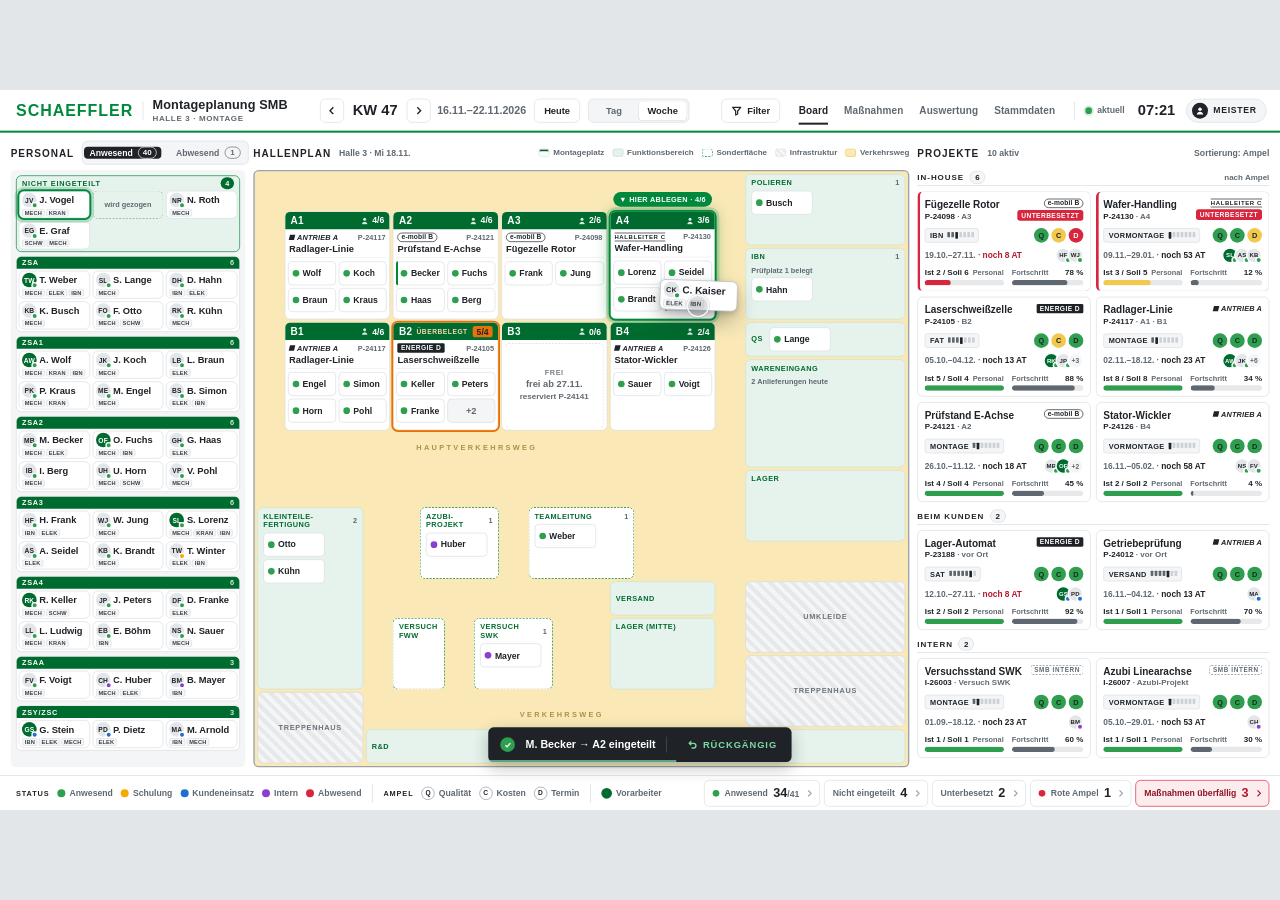
==== montageboard/index.html @ d833c22e "Montageboard SMB: Look-Prototyp als Einzel-HTML Digitales Montageboard (Klick-Dummy) für 16:9-Großbi" ====
<!DOCTYPE html>
<html lang="de">
<head>
<meta charset="UTF-8">
<meta name="viewport" content="width=device-width, initial-scale=1.0">
<title>Montageplanung SMB</title>
<style>
/* ==========================================================================
   Montageplanung SMB – Look-Prototyp (Klick-Dummy)
   Gestaltet für eine 1920×1080-Bühne; wird per transform: scale auf jede
   16:9-Auflösung (z. B. 3840×2160 → Faktor 2) skaliert. Alle Daten fiktiv.
   ========================================================================== */
:root{
  --green:#00893D; --green-dk:#006B2F; --green-lt:#E6F3EC;
  --surface:#F4F5F6; --line:#D9DCDF; --text-2:#5F6870; --text:#1F2328; --white:#FFFFFF;
  --st-an:#2E9E4F; --st-sc:#F2A900; --st-ku:#1F6FD1; --st-in:#8A3FD1; --st-ab:#D7263D;
  --amp-g:#2E9E4F; --amp-y:#F2C94C; --amp-r:#D7263D;
  --warn:#E8710A;
  --aisle:rgba(242,201,76,.4);
  --r:8px;
  --font:"Barlow","Segoe UI",Arial,sans-serif;
}
*{box-sizing:border-box}
html,body{margin:0;height:100%;overflow:hidden;background:#E3E6E9}
body{font-family:var(--font);color:var(--text);-webkit-font-smoothing:antialiased;
  font-variant-numeric:tabular-nums;-webkit-tap-highlight-color:transparent;user-select:none}
button{font:inherit;color:inherit;background:none;border:0;padding:0;cursor:pointer}

/* ---------- Bühne 1920×1080 ---------- */
#stage{position:absolute;left:50%;top:50%;width:1920px;height:1080px;background:var(--white);
  transform:translate(-50%,-50%) scale(var(--s,1));transform-origin:center center;
  display:grid;grid-template-rows:64px minmax(0,1fr) 52px;grid-template-columns:minmax(0,1fr);overflow:hidden}

/* ---------- B1 Kopfzeile ---------- */
.hdr{display:flex;align-items:center;gap:20px;padding:0 20px 0 24px;white-space:nowrap;border-bottom:3px solid var(--green);background:var(--white)}
.brand{display:flex;align-items:center;gap:14px;flex:none}
.wordmark{font-weight:800;font-size:24px;letter-spacing:.06em;color:var(--green);line-height:1}
.brand .sep{width:1px;height:28px;background:var(--line)}
.app-title{font-size:19px;font-weight:600;letter-spacing:.01em;white-space:nowrap}
.app-title small{display:block;font-size:12px;font-weight:600;color:var(--text-2);letter-spacing:.08em;text-transform:uppercase;margin-top:1px}
.hdr-center{display:flex;align-items:center;gap:12px;margin-left:auto;flex:none}
.kw{display:flex;align-items:center;gap:4px}
.icon-btn{width:36px;height:36px;display:grid;place-items:center;border-radius:var(--r);border:1px solid var(--line);background:var(--white)}
.icon-btn:active,.btn:active{background:var(--surface)}
.icon-btn svg{width:16px;height:16px}
.kw-label{font-size:22px;font-weight:700;padding:0 8px;min-width:86px;white-space:nowrap;text-align:center}
.kw-range{font-size:16px;font-weight:600;color:var(--text-2);margin-left:6px;white-space:nowrap}
.btn{height:36px;padding:0 14px;border-radius:var(--r);border:1px solid var(--line);background:var(--white);
  font-size:14px;font-weight:600;display:inline-flex;align-items:center;gap:8px;white-space:nowrap}
.btn svg{width:16px;height:16px}
.seg{display:inline-flex;height:36px;border:1px solid var(--line);border-radius:var(--r);padding:2px;background:var(--surface)}
.seg button{min-width:72px;padding:0 14px;border-radius:6px;font-size:14px;font-weight:600;color:var(--text-2)}
.seg button.on{background:var(--white);color:var(--text);box-shadow:inset 0 0 0 1px var(--line)}
.hdr-right{margin-left:auto;display:flex;align-items:center;gap:16px;flex:none}
.tabs{display:flex;align-self:stretch}
.tabs button{position:relative;padding:0 12px;font-size:15px;font-weight:600;color:var(--text-2);letter-spacing:.01em}
.tabs button.on{color:var(--text)}
.tabs button.on::after{content:"";position:absolute;left:12px;right:12px;bottom:-3px;height:3px;background:var(--text)}
.sync{display:flex;align-items:center;gap:8px;font-size:13px;font-weight:600;color:var(--text-2)}
.sync i{width:10px;height:10px;border-radius:50%;background:var(--st-an);box-shadow:0 0 0 3px rgba(46,158,79,.18)}
.clock{font-size:22px;font-weight:700;min-width:60px;text-align:right}
.role{height:36px;padding:0 14px 0 8px;border-radius:18px;background:var(--surface);border:1px solid var(--line);
  display:inline-flex;align-items:center;gap:8px;font-size:13px;font-weight:700;letter-spacing:.08em;text-transform:uppercase}
.role span{width:24px;height:24px;border-radius:50%;background:var(--text);display:grid;place-items:center}
.role svg{width:14px;height:14px}
.vsep{width:1px;height:28px;background:var(--line)}

/* ---------- Hauptbereich ---------- */
.main{display:grid;grid-template-columns:352px minmax(0,1fr) 528px;gap:12px;padding:12px 16px;min-height:0}
.panel{display:flex;flex-direction:column;min-height:0;min-width:0}
.ph{height:36px;flex:none;display:flex;align-items:center;gap:12px;margin-bottom:8px}
.ph h2{margin:0;font-size:15px;font-weight:700;letter-spacing:.1em;text-transform:uppercase}
.ph .sub{font-size:13px;font-weight:600;color:var(--text-2);white-space:nowrap}
.ph .right{margin-left:auto;display:flex;align-items:center;gap:12px}
.count{min-width:24px;height:20px;padding:0 6px;border-radius:10px;background:var(--surface);border:1px solid var(--line);
  font-size:12px;font-weight:700;display:inline-grid;place-items:center}

/* ---------- Avatare & Statuspunkte ---------- */
.av{position:relative;flex:none;width:22px;height:22px;border-radius:50%;background:#E3E6E9;color:var(--text);
  display:grid;place-items:center;font-size:10px;font-weight:700;letter-spacing:.02em}
.av.lead{background:var(--green-dk);color:var(--white)}
.sd{position:absolute;right:-2px;bottom:-2px;width:10px;height:10px;border-radius:50%;border:2px solid var(--white)}
.st-an{background:var(--st-an)} .st-sc{background:var(--st-sc)} .st-ku{background:var(--st-ku)}
.st-in{background:var(--st-in)} .st-ab{background:var(--st-ab)}

/* ---------- B2 Personal-Pool ---------- */
.pool{background:var(--surface);border-radius:var(--r);padding:8px;flex:1;min-height:0;display:flex;flex-direction:column}
.pool-tabs{display:flex;height:36px;width:250px;border:1px solid var(--line);border-radius:var(--r);background:var(--surface);padding:2px;flex:none}
.pool-tabs button{flex:1;border-radius:6px;font-size:13px;font-weight:700;color:var(--text-2);display:flex;align-items:center;justify-content:center;gap:8px}
.pool-tabs button.on{background:var(--text);color:var(--white)}
.pool-tabs button .count{background:transparent;border-color:currentColor;height:18px}
.pool-body{display:flex;flex-direction:column;gap:6px;min-height:0}
.grp{border-radius:var(--r);background:var(--white);border:1px solid var(--line);overflow:visible}
.grp-h{height:18px;padding:0 8px;display:flex;align-items:center;justify-content:space-between;background:var(--green-dk);color:var(--white);
  font-size:11px;font-weight:700;letter-spacing:.1em;border-radius:7px 7px 0 0}
.grp-h b{font-weight:600;opacity:.85;letter-spacing:0}
.cards{display:grid;grid-template-columns:repeat(3,minmax(0,1fr));gap:4px;padding:3px}
.grp.ne{background:var(--green-lt);border:1.5px solid var(--green)}
.grp.ne .grp-h{background:transparent;color:var(--green-dk);height:22px;padding:0 8px;border-radius:0}
.grp.ne .grp-h b{opacity:1;background:var(--green-dk);color:var(--white);border-radius:9px;padding:0 7px;line-height:18px;font-weight:700}
.grp.ne .cards{padding-top:0}

.pcard{position:relative;height:42px;min-width:0;padding:2px 4px 0 4px;border-radius:var(--r);background:var(--white);border:1px solid var(--line);
  display:grid;grid-template-columns:22px minmax(0,1fr);grid-template-rows:22px 13px;column-gap:4px;row-gap:1px;align-items:center;cursor:grab;touch-action:none}
.pcard .pn{font-size:14px;font-weight:700;white-space:nowrap;overflow:hidden;text-overflow:ellipsis;letter-spacing:-.005em}
.qb{grid-column:1 / -1;display:flex;gap:2px;overflow:hidden}
.qb b{height:12px;padding:0 3px;border-radius:3px;background:var(--surface);border:1px solid var(--line);
  font-size:8.5px;font-weight:700;letter-spacing:.03em;line-height:10px;color:#3A4148}
.pcard.dim{opacity:.92}
.pcard.ghost{background:transparent;border:1.5px dashed #9AA3AB;cursor:default}
.pcard.ghost::after{content:"wird gezogen";position:absolute;inset:0;display:grid;place-items:center;font-size:11px;font-weight:600;color:var(--text-2)}

/* Zustand: ausgewählt */
.selected{border-color:var(--green)!important;box-shadow:0 0 0 2px var(--green),0 0 0 6px rgba(0,137,61,.22);animation:pulse 1.6s ease-in-out infinite;z-index:2}
@keyframes pulse{0%,100%{box-shadow:0 0 0 2px var(--green),0 0 0 3px rgba(0,137,61,.28)}50%{box-shadow:0 0 0 2px var(--green),0 0 0 8px rgba(0,137,61,0)}}
/* Zustand: angehoben (beim Ziehen) */
.lifted{position:absolute;z-index:30;width:108px;transform:rotate(2deg) scale(1.08);box-shadow:0 14px 28px rgba(31,35,40,.28),0 3px 8px rgba(31,35,40,.18);
  border-color:#B8BEC4;pointer-events:none}
.touchpoint{position:absolute;z-index:31;width:34px;height:34px;border-radius:50%;background:rgba(31,35,40,.14);border:2px solid rgba(255,255,255,.9);
  box-shadow:0 0 0 1px rgba(31,35,40,.18);pointer-events:none}

.absent-list{display:none}
.pool.show-absent .present-list{display:none}
.pool.show-absent .absent-list{display:flex}
.absent-note{font-size:13px;color:var(--text-2);padding:4px 8px 8px}

/* ---------- B3 Hallenplan ---------- */
.legend-mini{display:flex;gap:14px;font-size:12px;font-weight:600;color:var(--text-2)}
.legend-mini span{display:inline-flex;align-items:center;gap:6px;white-space:nowrap}
.legend-mini i{width:16px;height:12px;border-radius:3px;display:inline-block}
.sw-mp{background:var(--white);border:1px solid var(--line);box-shadow:inset 0 3px 0 var(--green-dk)}
.sw-fb{background:var(--green-lt);border:1px solid #BFDCCB}
.sw-sf{background:var(--white);border:1.5px dashed var(--green)}
.sw-in{background:repeating-linear-gradient(45deg,#E8EAEC 0 3px,#F7F8F9 3px 6px);border:1px solid var(--line)}
.sw-vw{background:var(--aisle);border:1px solid rgba(242,201,76,.9)}

.hall{flex:1;min-height:0;position:relative;border:2px solid #9AA3AB;border-radius:var(--r);background:var(--aisle);padding:4px;
  display:grid;grid-template-columns:repeat(24,minmax(0,1fr));grid-template-rows:repeat(16,minmax(0,1fr));gap:4px}
.aisle-label{position:absolute;font-size:11px;font-weight:700;letter-spacing:.32em;color:rgba(122,92,0,.62);white-space:nowrap;pointer-events:none}
.zone{position:relative;min-width:0;min-height:0;border-radius:var(--r);display:flex;flex-direction:column}
.zone .zl{font-size:11px;font-weight:700;letter-spacing:.06em;hyphens:manual;text-transform:uppercase;color:var(--green-dk);
  display:flex;align-items:center;justify-content:space-between;gap:6px;line-height:13px}
.zone .zl em{font-style:normal;font-weight:600;color:var(--text-2);letter-spacing:0}
.zone .zinfo{font-size:11px;font-weight:600;color:var(--text-2);margin-top:2px}
.people{display:flex;flex-wrap:wrap;gap:4px;align-content:flex-start}

/* Montageplatz */
.z-mp{background:var(--white);border:1px solid var(--line)}
.mp-h{height:26px;flex:none;background:var(--green-dk);color:var(--white);border-radius:7px 7px 0 0;padding:0 8px;
  display:flex;align-items:center;justify-content:space-between}
.mp-h b{font-size:15px;font-weight:800;letter-spacing:.04em}
.mp-h span{font-size:13px;font-weight:700;display:inline-flex;align-items:center;gap:5px}
.mp-h span svg{width:12px;height:12px;opacity:.85}
.mp-b{flex:1;min-height:0;padding:5px 4px 4px;display:flex;flex-direction:column;gap:5px}
.mp-proj{display:flex;flex-direction:column;gap:2px;padding:0 2px 5px;border-bottom:1px solid #ECEEF0}
.mp-proj .l1{display:flex;align-items:center;justify-content:space-between;gap:4px}
.mp-proj .prj{font-size:11px;font-weight:700;color:var(--text-2)}
.mp-proj .kn{font-size:14px;font-weight:700;white-space:nowrap;overflow:hidden;text-overflow:ellipsis;line-height:16px}
.z-mp .people{display:grid;grid-template-columns:1fr 1fr;grid-auto-rows:36px;gap:4px}
.mp-free{flex:1;display:grid;place-items:center;border:1.5px dashed var(--line);border-radius:6px;color:var(--text-2);
  font-size:14px;font-weight:600;text-align:center;line-height:1.35}
.mp-free small{display:block;font-size:11px;font-weight:600;letter-spacing:.08em;text-transform:uppercase;color:#7A838B}
.more{height:36px;border-radius:6px;background:var(--surface);border:1px solid var(--line);display:grid;place-items:center;font-size:14px;font-weight:700;color:var(--text-2)}
.slot{height:36px;border-radius:6px;border:1.5px dashed var(--green);background:rgba(0,137,61,.06)}

/* Funktionsbereich / Sonderfläche / Infrastruktur */
.z-fb{background:var(--green-lt);border:1px solid #C9E2D3;padding:6px 8px;gap:5px}
.z-sf{background:var(--white);border:1.5px dashed var(--green);padding:6px 8px;gap:5px}
.z-in{background:repeating-linear-gradient(45deg,#E6E8EA 0 6px,#F4F5F6 6px 12px);border:1px solid var(--line);padding:6px 8px;
  justify-content:center;align-items:center}
.z-in .zl{color:#6B747C;letter-spacing:.1em}
.zone.row1{flex-direction:row;align-items:center;gap:10px;padding-top:0;padding-bottom:0}
.zone.row1 .zl{flex:none}
.zone.row1 .people{flex-wrap:nowrap}

/* Mini-Personenkarte */
.mcard{position:relative;height:36px;min-width:60px;padding:0 4px 0 6px;border-radius:6px;background:var(--white);border:1px solid var(--line);
  display:flex;align-items:center;gap:5px;cursor:grab;touch-action:none}
.mcard .md{flex:none;width:10px;height:10px;border-radius:50%}
.mcard .mn{font-size:13px;font-weight:700;white-space:nowrap;overflow:hidden;text-overflow:ellipsis;min-width:0}
.z-mp .mcard{min-width:0}
.zone:not(.z-mp) .mcard{width:92px}
.mcard.fresh{animation:fresh 2.4s ease-out 1}
@keyframes fresh{0%{background:#CFE9D9}100%{background:var(--white)}}
.mcard.fresh::before{content:"";position:absolute;left:-1px;top:-1px;bottom:-1px;width:3px;border-radius:6px 0 0 6px;background:var(--green)}

/* Zonen-Zustände */
.drop-ok{border-color:var(--green)!important;box-shadow:0 0 0 2px var(--green),0 0 0 6px rgba(0,137,61,.18),0 0 22px rgba(0,137,61,.45);z-index:5}
.drop-hint{position:absolute;left:50%;top:-30px;transform:translateX(-50%);z-index:6;height:22px;padding:0 9px;border-radius:11px;background:var(--green);color:var(--white);
  font-size:11px;font-weight:700;letter-spacing:.04em;display:flex;align-items:center;gap:5px;white-space:nowrap}
.over{border-color:var(--warn)!important;box-shadow:0 0 0 2px var(--warn);z-index:4}
.over .mp-h svg{display:none}
.over .mp-h > span:last-child{background:var(--warn);color:var(--text);border-radius:4px;padding:1px 6px}
.mp-h .ob{margin-left:6px;margin-right:auto;font-size:10px;font-weight:800;letter-spacing:.08em;text-transform:uppercase;color:#FFD3B0}
.over-hint{position:absolute;right:6px;top:-11px;z-index:6;height:20px;padding:0 8px;border-radius:10px;background:var(--warn);color:var(--text);
  font-size:11px;font-weight:700;letter-spacing:.04em;display:flex;align-items:center;white-space:nowrap}
.dragging{opacity:.35}

/* ---------- B4 Projekte ---------- */
.proj{flex:1;min-height:0;display:flex;flex-direction:column;gap:10px}
.sec-h{height:24px;flex:none;display:flex;align-items:center;gap:8px;border-bottom:1px solid var(--line);padding-bottom:2px}
.sec-h h3{margin:0;font-size:12px;font-weight:700;letter-spacing:.12em;text-transform:uppercase}
.sec-h .hint{margin-left:auto;font-size:12px;font-weight:600;color:var(--text-2)}
.sec{display:flex;flex-direction:column;gap:8px}
.tiles{display:grid;grid-template-columns:1fr 1fr;gap:8px}
.tile{position:relative;height:150px;padding:10px;border-radius:var(--r);border:1px solid var(--line);background:var(--white);
  display:grid;grid-template-rows:36px 22px 22px 26px;row-gap:8px;min-width:0;cursor:pointer}
.tile.under{border-left:4px solid var(--st-ab);padding-left:7px}
.t-top{display:flex;justify-content:space-between;gap:8px;min-width:0}
.t-top .nm{font-size:15px;font-weight:700;line-height:18px;white-space:nowrap;overflow:hidden;text-overflow:ellipsis}
.t-top .nr{font-size:12px;font-weight:600;color:var(--text-2);line-height:16px;white-space:nowrap}
.t-top .nr b{color:var(--text);font-weight:700}
.t-top > div:first-child{min-width:0}
.t-top .rt{display:flex;flex-direction:column;align-items:flex-end;gap:3px;flex:none}
.badge-under{height:16px;padding:0 6px;border-radius:4px;background:var(--st-ab);color:var(--white);font-size:10px;font-weight:700;letter-spacing:.06em;
  display:flex;align-items:center;text-transform:uppercase}
.t-row{display:flex;align-items:center;justify-content:space-between;gap:8px;min-width:0}
.phase{height:22px;padding:0 6px 0 7px;border-radius:4px;background:var(--surface);border:1px solid var(--line);display:inline-flex;align-items:center;gap:6px;
  font-size:11px;font-weight:700;letter-spacing:.04em;text-transform:uppercase;white-space:nowrap}
.steps{display:inline-flex;gap:2px}
.steps i{width:4px;height:8px;border-radius:1px;background:#CDD1D5}
.steps i.done{background:#5F6870}
.steps i.cur{background:var(--text);height:10px}
.qcd{display:flex;gap:4px}
.qcd span{width:22px;height:22px;border-radius:50%;display:grid;place-items:center;font-size:11px;font-weight:800;color:var(--text)}
.qcd .g{background:var(--amp-g)} .qcd .y{background:var(--amp-y)} .qcd .r{background:var(--amp-r);color:var(--white)}
.dates{font-size:12.5px;font-weight:600;color:var(--text-2);white-space:nowrap}
.dates b{color:var(--text);font-weight:700}
.dates b.crit{color:#B3182C}
.stack{display:flex;padding-left:5px}
.stack .av{width:20px;height:20px;margin-left:-6px;border:2px solid var(--white);font-size:9px;box-sizing:content-box}
.stack .av.plus{background:var(--surface);color:var(--text-2);border-color:var(--white);font-size:10px}
.stack .none{font-size:12px;color:var(--text-2);font-weight:600}
.bars{display:grid;grid-template-columns:1fr 1fr;gap:12px}
.bar .bl{display:flex;justify-content:space-between;gap:6px;font-size:11px;font-weight:600;color:var(--text-2);line-height:14px;margin-bottom:4px;white-space:nowrap}
.bar .bl b{color:var(--text);font-weight:700;font-size:12px}
.track{position:relative;height:8px;border-radius:4px;background:#E6E8EA;overflow:hidden}
.track i{position:absolute;left:0;top:0;bottom:0;border-radius:4px}
.track .soll{position:absolute;top:-2px;bottom:-2px;width:2px;background:var(--text)}
.f-g{background:var(--amp-g)} .f-y{background:var(--amp-y)} .f-r{background:var(--amp-r)} .f-n{background:#5F6870}
.logo{flex:none;font-size:10px;line-height:14px;color:var(--text);white-space:nowrap}
.logo-a{font-weight:800;font-style:italic;letter-spacing:.02em;font-size:11px}
.logo-a::before{content:"";display:inline-block;width:8px;height:8px;background:var(--text);transform:skewX(-14deg);margin-right:4px;vertical-align:0}
.logo-b{font-weight:700;letter-spacing:.02em;border:1.5px solid var(--text);border-radius:8px;padding:0 5px;line-height:12px}
.logo-c{font-weight:600;letter-spacing:.1em;font-size:9px;border-top:1.5px solid var(--text);border-bottom:1.5px solid var(--text);line-height:11px}
.logo-d{font-weight:800;letter-spacing:.06em;background:var(--text);color:var(--white);padding:0 5px;border-radius:2px}
.logo-i{font-weight:700;letter-spacing:.1em;color:var(--text-2);border:1px dashed #8C959D;padding:0 4px;border-radius:3px;font-size:9.5px;line-height:12px}

/* ---------- B5 Fußleiste ---------- */
.ftr{display:flex;align-items:center;gap:16px;padding:0 16px 0 24px;border-top:1px solid var(--line);background:var(--white)}
.lg{display:flex;align-items:center;gap:12px;font-size:13px;font-weight:600;color:var(--text-2);white-space:nowrap}
.lg .t{font-size:11px;font-weight:700;letter-spacing:.12em;color:var(--text);text-transform:uppercase}
.lg span{display:inline-flex;align-items:center;gap:6px}
.lg span > i{width:12px;height:12px;border-radius:50%;display:inline-block}
.lg .amp{width:20px;height:20px;border-radius:50%;border:1.5px solid #8C959D;display:inline-grid;place-items:center;font-size:10px;font-weight:800;color:var(--text)}
.lg .ampc{gap:3px}
.lg .ampc i{width:12px;height:12px;border-radius:50%}
.lg .ampc i.g{background:var(--amp-g)} .lg .ampc i.y{background:var(--amp-y)} .lg .ampc i.r{background:var(--amp-r);margin-right:5px}
.lg .avx{width:16px;height:16px;border-radius:50%;background:var(--green-dk);display:inline-block}
.kpis{margin-left:auto;display:flex;gap:6px}
.kpi{height:40px;padding:0 8px 0 12px;border-radius:var(--r);border:1px solid var(--line);background:var(--white);display:inline-flex;align-items:center;gap:8px;white-space:nowrap}
.kpi .k{font-size:13px;font-weight:600;color:var(--text-2)}
.kpi .v{font-size:19px;font-weight:800}
.kpi .v small{font-size:13px;font-weight:700;color:var(--text-2)}
.kpi svg{width:14px;height:14px;color:#9AA3AB}
.kpi .dot{width:10px;height:10px;border-radius:50%}
.kpi.alert{border-color:var(--st-ab);background:#FDECEE}
.kpi.alert .k{color:#8E1424} .kpi.alert .v{color:#B3182C} .kpi.alert svg{color:#B3182C}

/* ---------- Undo-Snackbar ---------- */
.snack{position:absolute;left:50%;bottom:72px;transform:translateX(-50%);z-index:50;height:52px;padding:0 8px 0 18px;border-radius:var(--r);
  background:var(--text);color:var(--white);display:flex;align-items:center;gap:16px;box-shadow:0 8px 24px rgba(31,35,40,.3);overflow:hidden;
  transition:opacity .2s, transform .2s}
.snack.hide{opacity:0;transform:translate(-50%,12px);pointer-events:none}
.snack .ok{width:22px;height:22px;border-radius:50%;background:var(--st-an);display:grid;place-items:center}
.snack .ok svg{width:13px;height:13px}
.snack .msg{font-size:16px;font-weight:600;white-space:nowrap}
.snack .msg b{font-weight:800}
.snack .div{width:1px;height:24px;background:rgba(255,255,255,.22)}
.snack .undo{height:40px;padding:0 14px;border-radius:6px;color:#7FD9A3;font-size:14px;font-weight:800;letter-spacing:.1em;display:inline-flex;align-items:center;gap:8px}
.snack .undo:active{background:rgba(255,255,255,.08)}
.snack .undo svg{width:16px;height:16px}
.snack .timer{position:absolute;left:0;bottom:0;height:3px;width:62%;background:#7FD9A3;opacity:.7}

/* Tabellenziffern nur für Zahlen – Namen und Wortmarken proportional */
.kn,.t-top .nm,.logo,.pn,.mn,.zl,.app-title{font-variant-numeric:normal}
@media (prefers-reduced-motion:reduce){.selected,.mcard.fresh{animation:none}}
</style>
</head>
<body>
<div id="stage">

  <!-- =============================== B1 KOPFZEILE =============================== -->
  <header class="hdr">
    <div class="brand">
      <span class="wordmark">SCHAEFFLER</span>
      <span class="sep"></span>
      <div class="app-title">Montageplanung SMB<small>Halle 3 · Montage</small></div>
    </div>

    <div class="hdr-center">
      <div class="kw">
        <button class="icon-btn" aria-label="Vorherige Woche"><svg viewBox="0 0 16 16" fill="none" stroke="currentColor" stroke-width="2"><path d="M10 3 5 8l5 5"/></svg></button>
        <span class="kw-label">KW 47</span>
        <button class="icon-btn" aria-label="Nächste Woche"><svg viewBox="0 0 16 16" fill="none" stroke="currentColor" stroke-width="2"><path d="m6 3 5 5-5 5"/></svg></button>
        <span class="kw-range">16.11.–22.11.2026</span>
      </div>
      <button class="btn">Heute</button>
      <div class="seg" data-seg>
        <button>Tag</button><button class="on">Woche</button>
      </div>
    </div>

    <div class="hdr-right">
      <button class="btn"><svg viewBox="0 0 16 16" fill="none" stroke="currentColor" stroke-width="1.8" stroke-linejoin="round"><path d="M2 3h12l-4.5 5.5V13l-3 1.5V8.5z"/></svg>Filter</button>
      <nav class="tabs" data-tabs>
        <button class="on">Board</button><button>Maßnahmen</button><button>Auswertung</button><button>Stammdaten</button>
      </nav>
      <span class="vsep"></span>
      <span class="sync"><i></i>aktuell</span>
      <span class="clock" id="clock">10:42</span>
      <span class="role"><span><svg viewBox="0 0 16 16" fill="#fff"><circle cx="8" cy="5.5" r="3"/><path d="M2.5 14.5c.6-3 2.8-4.5 5.5-4.5s4.9 1.5 5.5 4.5z"/></svg></span>Meister</span>
    </div>
  </header>

  <!-- =============================== HAUPTBEREICH =============================== -->
  <main class="main">

    <!-- B2 PERSONAL -->
    <section class="panel">
      <div class="ph"><h2>Personal</h2>
        <div class="right pool-tabs" data-pooltabs>
          <button class="on" data-v="present">Anwesend <span class="count">40</span></button>
          <button data-v="absent">Abwesend <span class="count">1</span></button>
        </div>
      </div>
      <div class="pool" id="pool">
        <div class="pool-body present-list" id="poolPresent"></div>
        <div class="pool-body absent-list" id="poolAbsent"></div>
      </div>
    </section>

    <!-- B3 HALLENPLAN -->
    <section class="panel">
      <div class="ph">
        <h2>Hallenplan</h2><span class="sub">Halle 3 · Mi 18.11.</span>
        <div class="right legend-mini">
          <span><i class="sw-mp"></i>Montageplatz</span>
          <span><i class="sw-fb"></i>Funktionsbereich</span>
          <span><i class="sw-sf"></i>Sonderfläche</span>
          <span><i class="sw-in"></i>Infrastruktur</span>
          <span><i class="sw-vw"></i>Verkehrsweg</span>
        </div>
      </div>
      <div class="hall" id="hall"></div>
    </section>

    <!-- B4 PROJEKTE -->
    <section class="panel">
      <div class="ph"><h2>Projekte</h2><span class="sub">10 aktiv</span><div class="right"><span class="sub">Sortierung: Ampel</span></div></div>
      <div class="proj" id="proj"></div>
    </section>
  </main>

  <!-- =============================== B5 FUSSLEISTE =============================== -->
  <footer class="ftr">
    <div class="lg">
      <span class="t">Status</span>
      <span><i class="st-an"></i>Anwesend</span>
      <span><i class="st-sc"></i>Schulung</span>
      <span><i class="st-ku"></i>Kundeneinsatz</span>
      <span><i class="st-in"></i>Intern</span>
      <span><i class="st-ab"></i>Abwesend</span>
    </div>
    <span class="vsep"></span>
    <div class="lg">
      <span class="t">Ampel</span>
      <span><b class="amp">Q</b>Qualität</span>
      <span><b class="amp">C</b>Kosten</span>
      <span><b class="amp">D</b>Termin</span>
    </div>
    <span class="vsep"></span>
    <div class="lg"><span><i class="avx"></i>Vorarbeiter</span></div>

    <div class="kpis">
      <button class="kpi"><span class="dot st-an"></span><span class="k">Anwesend</span><span class="v">34<small>/41</small></span><svg viewBox="0 0 16 16" fill="none" stroke="currentColor" stroke-width="2"><path d="m6 3 5 5-5 5"/></svg></button>
      <button class="kpi"><span class="k">Nicht eingeteilt</span><span class="v">4</span><svg viewBox="0 0 16 16" fill="none" stroke="currentColor" stroke-width="2"><path d="m6 3 5 5-5 5"/></svg></button>
      <button class="kpi"><span class="k">Unterbesetzt</span><span class="v">2</span><svg viewBox="0 0 16 16" fill="none" stroke="currentColor" stroke-width="2"><path d="m6 3 5 5-5 5"/></svg></button>
      <button class="kpi"><span class="dot st-ab"></span><span class="k">Rote Ampel</span><span class="v">1</span><svg viewBox="0 0 16 16" fill="none" stroke="currentColor" stroke-width="2"><path d="m6 3 5 5-5 5"/></svg></button>
      <button class="kpi alert"><span class="k">Maßnahmen überfällig</span><span class="v">3</span><svg viewBox="0 0 16 16" fill="none" stroke="currentColor" stroke-width="2"><path d="m6 3 5 5-5 5"/></svg></button>
    </div>
  </footer>

  <!-- Undo-Snackbar -->
  <div class="snack" id="snack" role="status">
    <span class="ok"><svg viewBox="0 0 16 16" fill="none" stroke="#fff" stroke-width="2.4"><path d="m3.5 8.5 3 3 6-7"/></svg></span>
    <span class="msg" id="snackMsg"><b>M. Becker</b> → A2 eingeteilt</span>
    <span class="div"></span>
    <button class="undo" id="undo"><svg viewBox="0 0 16 16" fill="none" stroke="currentColor" stroke-width="2"><path d="M4 6h6a3.5 3.5 0 0 1 0 7H7"/><path d="M6.5 3 3.5 6l3 3"/></svg>RÜCKGÄNGIG</button>
    <span class="timer"></span>
  </div>
</div>

<script>
/* =============================================================================
   Statische, fiktive Daten
   status: an = anwesend · sc = Schulung · ku = Kundeneinsatz · in = intern · ab = abwesend
   ============================================================================= */
const P = [
  // Nicht eingeteilt
  {id:'vogel',  n:'J. Vogel',  t:'NE',   s:'an', q:['MECH','KRAN']},
  {id:'kaiser', n:'C. Kaiser', t:'NE',   s:'an', q:['ELEK','IBN']},
  {id:'roth',   n:'N. Roth',   t:'NE',   s:'an', q:['MECH']},
  {id:'graf',   n:'E. Graf',   t:'NE',   s:'an', q:['SCHW','MECH']},
  // ZSA
  {id:'weber',  n:'T. Weber',  t:'ZSA',  s:'an', q:['MECH','ELEK','IBN'], lead:1},
  {id:'lange',  n:'S. Lange',  t:'ZSA',  s:'an', q:['MECH']},
  {id:'hahn',   n:'D. Hahn',   t:'ZSA',  s:'an', q:['IBN','ELEK']},
  {id:'busch',  n:'K. Busch',  t:'ZSA',  s:'an', q:['MECH']},
  {id:'otto',   n:'F. Otto',   t:'ZSA',  s:'an', q:['MECH','SCHW']},
  {id:'kuehn',  n:'R. Kühn',   t:'ZSA',  s:'an', q:['MECH']},
  // ZSA1
  {id:'wolf',   n:'A. Wolf',   t:'ZSA1', s:'an', q:['MECH','KRAN','IBN'], lead:1},
  {id:'koch',   n:'J. Koch',   t:'ZSA1', s:'an', q:['MECH']},
  {id:'braun',  n:'L. Braun',  t:'ZSA1', s:'an', q:['ELEK']},
  {id:'kraus',  n:'P. Kraus',  t:'ZSA1', s:'an', q:['MECH','KRAN']},
  {id:'engel',  n:'M. Engel',  t:'ZSA1', s:'an', q:['MECH']},
  {id:'simon',  n:'B. Simon',  t:'ZSA1', s:'an', q:['ELEK','IBN']},
  // ZSA2
  {id:'becker', n:'M. Becker', t:'ZSA2', s:'an', q:['MECH','ELEK']},
  {id:'fuchs',  n:'O. Fuchs',  t:'ZSA2', s:'an', q:['MECH','IBN'], lead:1},
  {id:'haas',   n:'G. Haas',   t:'ZSA2', s:'an', q:['ELEK']},
  {id:'berg',   n:'I. Berg',   t:'ZSA2', s:'an', q:['MECH']},
  {id:'horn',   n:'U. Horn',   t:'ZSA2', s:'an', q:['MECH','SCHW']},
  {id:'pohl',   n:'V. Pohl',   t:'ZSA2', s:'an', q:['MECH']},
  // ZSA3
  {id:'frank',  n:'H. Frank',  t:'ZSA3', s:'an', q:['IBN','ELEK']},
  {id:'jung',   n:'W. Jung',   t:'ZSA3', s:'an', q:['MECH']},
  {id:'lorenz', n:'S. Lorenz', t:'ZSA3', s:'an', q:['MECH','KRAN','IBN'], lead:1},
  {id:'seidel', n:'A. Seidel', t:'ZSA3', s:'an', q:['ELEK']},
  {id:'brandt', n:'K. Brandt', t:'ZSA3', s:'an', q:['MECH']},
  {id:'winter', n:'T. Winter', t:'ZSA3', s:'sc', q:['ELEK','IBN']},
  // ZSA4
  {id:'keller', n:'R. Keller', t:'ZSA4', s:'an', q:['MECH','SCHW'], lead:1},
  {id:'peters', n:'J. Peters', t:'ZSA4', s:'an', q:['MECH']},
  {id:'franke', n:'D. Franke', t:'ZSA4', s:'an', q:['ELEK']},
  {id:'ludwig', n:'L. Ludwig', t:'ZSA4', s:'an', q:['MECH','KRAN']},
  {id:'boehm',  n:'E. Böhm',   t:'ZSA4', s:'an', q:['IBN']},
  {id:'sauer',  n:'N. Sauer',  t:'ZSA4', s:'an', q:['MECH']},
  // ZSAA
  {id:'voigt',  n:'F. Voigt',  t:'ZSAA', s:'an', q:['MECH']},
  {id:'huber',  n:'C. Huber',  t:'ZSAA', s:'in', q:['MECH','ELEK']},
  {id:'mayer',  n:'B. Mayer',  t:'ZSAA', s:'in', q:['IBN']},
  // ZSY/ZSC
  {id:'stein',  n:'G. Stein',  t:'ZSY/ZSC', s:'ku', q:['IBN','ELEK','MECH'], lead:1},
  {id:'dietz',  n:'P. Dietz',  t:'ZSY/ZSC', s:'ku', q:['ELEK']},
  {id:'arnold', n:'M. Arnold', t:'ZSY/ZSC', s:'ku', q:['IBN','MECH']},
  // Abwesend
  {id:'schulz', n:'H. Schulz', t:'ZSA1', s:'ab', q:['MECH','KRAN'], absent:'Urlaub bis 20.11.'},
];
const byId = Object.fromEntries(P.map(p=>[p.id,p]));
const TEAMS = ['ZSA','ZSA1','ZSA2','ZSA3','ZSA4','ZSAA','ZSY/ZSC'];

/* Hallenplan – 24×16-Raster, x/y 0-basiert */
const Z = [
  {id:'A1',x:1, y:1,w:4,h:3,t:'mp',cap:6,prj:'P-24117',p:['wolf','koch','braun','kraus']},
  {id:'A2',x:5, y:1,w:4,h:3,t:'mp',cap:6,prj:'P-24121',p:['becker','fuchs','haas','berg'],fresh:'becker'},
  {id:'A3',x:9, y:1,w:4,h:3,t:'mp',cap:6,prj:'P-24098',p:['frank','jung']},
  {id:'A4',x:13,y:1,w:4,h:3,t:'mp',cap:6,prj:'P-24130',p:['lorenz','seidel','brandt'],demoDrop:1},
  {id:'B1',x:1, y:4,w:4,h:3,t:'mp',cap:6,prj:'P-24117',p:['engel','simon','horn','pohl']},
  {id:'B2',x:5, y:4,w:4,h:3,t:'mp',cap:4,prj:'P-24105',p:['keller','peters','franke','ludwig','boehm']},
  {id:'B3',x:9, y:4,w:4,h:3,t:'mp',cap:6,free:'27.11.',next:'P-24141'},
  {id:'B4',x:13,y:4,w:4,h:3,t:'mp',cap:4,prj:'P-24126',p:['sauer','voigt']},
  {id:'pol',n:'Polieren',           x:18,y:0, w:6, h:2,t:'fb',p:['busch']},
  {id:'ibn',n:'IBN',                x:18,y:2, w:6, h:2,t:'fb',p:['hahn'],info:'Prüfplatz 1 belegt'},
  {id:'qs', n:'QS',                 x:18,y:4, w:6, h:1,t:'fb',p:['lange']},
  {id:'we', n:'Wareneingang',       x:18,y:5, w:6, h:3,t:'fb',p:[],info:'2 Anlieferungen heute'},
  {id:'lag',n:'Lager',              x:18,y:8, w:6, h:2,t:'fb',p:[]},
  {id:'ktf',n:'Kleinteile&shy;fertigung',x:0, y:9, w:4, h:5,t:'fb',p:['otto','kuehn']},
  {id:'azu',n:'Azubi-Projekt',      x:6, y:9, w:3, h:2,t:'sf',p:['huber']},
  {id:'tl', n:'Teamleitung',        x:10,y:9, w:4, h:2,t:'sf',p:['weber']},
  {id:'fww',n:'Versuch FWW',        x:5, y:12,w:2, h:2,t:'sf',p:[]},
  {id:'swk',n:'Versuch SWK',        x:8, y:12,w:3, h:2,t:'sf',p:['mayer']},
  {id:'vs', n:'Versand',            x:13,y:11,w:4, h:1,t:'fb',p:[]},
  {id:'lgm',n:'Lager (Mitte)',      x:13,y:12,w:4, h:2,t:'fb',p:[]},
  {id:'rd', n:'R&D',                x:4, y:15,w:20,h:1,t:'fb',p:[]},
  {id:'umk',n:'Umkleide',           x:18,y:11,w:6, h:2,t:'in'},
  {id:'th1',n:'Treppenhaus',        x:0, y:14,w:4, h:2,t:'in'},
  {id:'th2',n:'Treppenhaus',        x:18,y:13,w:6, h:2,t:'in'},
];

/* Projekte – phase: Index in PHASES; amp: [Q,C,D] g/y/r */
const PHASES = ['Vormontage','Montage','IBN','FAT','Versand','SAT','Abgeschlossen'];
const PR = [
  {nr:'P-24117',nm:'Radlager-Linie',       c:'a',cust:'ANTRIEB A',   sec:'in', loc:'A1 · B1', from:'02.11.',to:'18.12.',at:23,ph:1,amp:'ggg',ist:8,soll:8,pct:34,p:['wolf','koch','braun','kraus','engel','simon','horn','pohl']},
  {nr:'P-24121',nm:'Prüfstand E-Achse',     c:'b',cust:'e-mobil B', sec:'in', loc:'A2',      from:'26.10.',to:'11.12.',at:18,ph:1,amp:'ggg',ist:4,soll:4,pct:45,p:['becker','fuchs','haas','berg']},
  {nr:'P-24098',nm:'Fügezelle Rotor',       c:'b',cust:'e-mobil B',   sec:'in', loc:'A3',      from:'19.10.',to:'27.11.',at:8, ph:2,amp:'gyr',ist:2,soll:6,pct:78,p:['frank','jung'],under:1},
  {nr:'P-24130',nm:'Wafer-Handling',        c:'c',cust:'HALBLEITER C',sec:'in', loc:'A4',      from:'09.11.',to:'29.01.',at:53,ph:0,amp:'ggy',ist:3,soll:5,pct:12,p:['lorenz','seidel','brandt'],under:1},
  {nr:'P-24105',nm:'Laserschweißzelle',     c:'d',cust:'ENERGIE D', sec:'in', loc:'B2',      from:'05.10.',to:'04.12.',at:13,ph:3,amp:'gyg',ist:5,soll:4,pct:88,p:['keller','peters','franke','ludwig','boehm']},
  {nr:'P-24126',nm:'Stator-Wickler',        c:'a',cust:'ANTRIEB A',sec:'in', loc:'B4',      from:'16.11.',to:'05.02.',at:58,ph:0,amp:'ggg',ist:2,soll:2,pct:4, p:['sauer','voigt']},
  {nr:'P-23188',nm:'Lager-Automat',  c:'d',cust:'ENERGIE D',   sec:'ku', loc:'vor Ort',  from:'12.10.',to:'27.11.',at:8, ph:5,amp:'ggg',ist:2,soll:2,pct:92,p:['stein','dietz']},
  {nr:'P-24012',nm:'Getriebeprüfung',   c:'a',cust:'ANTRIEB A',   sec:'ku', loc:'vor Ort',  from:'16.11.',to:'04.12.',at:13,ph:4,amp:'ggg',ist:1,soll:1,pct:70,p:['arnold']},
  {nr:'I-26003',nm:'Versuchsstand SWK',     c:'i',cust:'SMB INTERN',  sec:'int',loc:'Versuch SWK',from:'01.09.',to:'18.12.',at:23,ph:1,amp:'ggg',ist:1,soll:1,pct:60,p:['mayer']},
  {nr:'I-26007',nm:'Azubi Linearachse',c:'i',cust:'SMB INTERN',sec:'int',loc:'Azubi-Projekt',from:'05.10.',to:'29.01.',at:53,ph:0,amp:'ggg',ist:1,soll:1,pct:30,p:['huber']},
];
const prjByNr = Object.fromEntries(PR.map(p=>[p.nr,p]));

/* =============================================================================
   Render-Helfer
   ============================================================================= */
const h = (html)=>{const t=document.createElement('template');t.innerHTML=html.trim();return t.content.firstElementChild;};
const ini = n => n.replace('.','').split(' ').map(s=>s[0]).join('');
const surname = n => n.split(' ').slice(1).join(' ');
const dot = p => `<i class="md st-${p.s}"></i>`;
const av = (p,cls='') => `<span class="av ${p.lead?'lead':''} ${cls}">${ini(p.n)}<i class="sd st-${p.s}"></i></span>`;
const icoUser = `<svg viewBox="0 0 16 16" fill="currentColor"><circle cx="8" cy="5" r="3"/><path d="M2.5 15c.5-3.2 2.7-5 5.5-5s5 1.8 5.5 5z"/></svg>`;

function pcard(p,extra=''){
  return `<div class="pcard ${extra}" draggable="true" data-id="${p.id}" title="${p.n} · ${p.q.join(', ')}">
    ${av(p)}<span class="pn">${p.n}</span>
    <span class="qb">${p.q.map(q=>`<b>${q}</b>`).join('')}</span></div>`;
}
function mcard(p,extra=''){
  return `<div class="mcard ${p.lead?'lead':''} ${extra}" draggable="true" data-id="${p.id}" title="${p.n}">${dot(p)}<span class="mn">${surname(p.n)}</span></div>`;
}

/* ---------- B2 Pool ---------- */
function renderPool(){
  const box = document.getElementById('poolPresent');
  const ne = P.filter(p=>p.t==='NE');
  const neCards = ne.map(p=>{
    if(p.id==='vogel')  return pcard(p,'selected');   // Zustand: ausgewählt
    if(p.id==='kaiser') return `<div class="pcard ghost" data-demo></div>`; // Platzhalter der gezogenen Karte
    return pcard(p);
  }).join('');
  box.appendChild(h(`<div class="grp ne"><div class="grp-h">NICHT EINGETEILT <b>${ne.length}</b></div><div class="cards" data-zone="NE">${neCards}</div></div>`));
  TEAMS.forEach(t=>{
    const m = P.filter(p=>p.t===t && p.s!=='ab');
    box.appendChild(h(`<div class="grp"><div class="grp-h">${t} <b>${m.length}</b></div><div class="cards">${m.map(p=>pcard(p)).join('')}</div></div>`));
  });
  const abs = P.filter(p=>p.s==='ab');
  document.getElementById('poolAbsent').appendChild(h(`<div class="grp"><div class="grp-h">ABWESEND <b>${abs.length}</b></div>
    <div class="cards">${abs.map(p=>pcard(p,'dim')).join('')}</div>
    <div class="absent-note">${abs.map(p=>`${p.n}: ${p.absent}`).join('<br>')}</div></div>`));
}

/* ---------- B3 Hallenplan ---------- */
function renderHall(){
  const hall = document.getElementById('hall');
  Z.forEach(z=>{
    const el = document.createElement('div');
    el.className = `zone z-${z.t}` + ((z.t!=='mp' && z.h===1)?' row1':'');
    el.style.gridColumn = `${z.x+1} / span ${z.w}`;
    el.style.gridRow    = `${z.y+1} / span ${z.h}`;
    el.dataset.zone = z.id;
    if(z.t==='in'){
      el.innerHTML = `<div class="zl">${z.n}</div>`;
    } else if(z.t==='mp'){
      const people = z.p||[];
      const over = people.length > z.cap;
      if(over) el.classList.add('over');
      let body;
      if(z.free){
        body = `<div class="mp-free"><div><small>Frei</small>frei ab ${z.free}<br><span style="font-size:12px">reserviert ${z.next}</span></div></div>`;
      } else {
        const pr = prjByNr[z.prj];
        const shown = over ? people.slice(0,3) : people;
        let cards = shown.map(id=>mcard(byId[id], z.fresh===id?'fresh':'')).join('');
        if(over) cards += `<div class="more">+${people.length-3}</div>`;
        if(z.demoDrop) cards += `<div class="slot" data-demo></div>`;
        body = `<div class="mp-proj"><div class="l1"><span class="logo logo-${pr.c}">${pr.cust}</span><span class="prj">${pr.nr}</span></div>
                <div class="kn">${pr.nm}</div></div><div class="people">${cards}</div>`;
      }
      el.innerHTML = `<div class="mp-h"><b>${z.id}</b>${over?'<span class="ob">Überbelegt</span>':''}<span>${icoUser}<em class="cap" style="font-style:normal">${(z.p||[]).length}/${z.cap}</em></span></div><div class="mp-b">${body}</div>`;
      if(z.demoDrop){
        el.classList.add('drop-ok');
        el.appendChild(h(`<div class="drop-hint" data-demo>▼ HIER ABLEGEN · ${people.length+1}/${z.cap}</div>`));
        // Zustand: angehoben – Karte schwebt über dem freien Slot
        const lift = h(pcard(byId.kaiser,'lifted'));
        lift.dataset.demo = '';
        lift.removeAttribute('draggable');
        lift.style.right = '-30px'; lift.style.bottom = '14px';
        el.appendChild(lift);
        const tp = h(`<span class="touchpoint" data-demo></span>`);
        tp.style.right = '8px'; tp.style.bottom = '2px';
        el.appendChild(tp);
      }
    } else {
      const people = z.p||[];
      el.innerHTML = `<div class="zl">${z.n}${z.h>1?`<em>${people.length||''}</em>`:''}</div>
        ${z.info?`<div class="zinfo">${z.info}</div>`:''}
        <div class="people">${people.map(id=>mcard(byId[id])).join('')}</div>`;
    }
    hall.appendChild(el);
  });
  // Beschriftung der Hauptverkehrswege
  const a1 = h(`<div class="aisle-label">HAUPTVERKEHRSWEG</div>`);
  a1.style.cssText += 'left:34%;top:46.4%;transform:translate(-50%,-50%)';
  hall.appendChild(a1);
  const a2 = h(`<div class="aisle-label">VERKEHRSWEG</div>`);
  a2.style.cssText += 'left:47%;top:91.4%;transform:translate(-50%,-50%)';
  hall.appendChild(a2);
}

/* ---------- B4 Projekte ---------- */
function tile(pr){
  const ratio = pr.ist/pr.soll;
  const sCls = pr.ist>=pr.soll ? 'f-g' : (ratio<=.5 ? 'f-r' : 'f-y');
  const fill = Math.min(ratio,1)*100;
  const vis = pr.p.length>3 ? 2 : 3;
  const stack = pr.p.slice(0,vis).map(id=>av(byId[id])).join('') + (pr.p.length>vis?`<span class="av plus">+${pr.p.length-vis}</span>`:'');
  const steps = PHASES.map((_,i)=>`<i class="${i<pr.ph?'done':i===pr.ph?'cur':''}"></i>`).join('');
  const amp = [...pr.amp].map((c,i)=>`<span class="${c}" title="${['Qualität','Kosten','Termin'][i]}">${'QCD'[i]}</span>`).join('');
  return `<article class="tile ${pr.under?'under':''}">
    <div class="t-top"><div><div class="nm">${pr.nm}</div><div class="nr"><b>${pr.nr}</b> · ${pr.loc}</div></div>
      <div class="rt"><span class="logo logo-${pr.c}">${pr.cust}</span>${pr.under?'<span class="badge-under">Unterbesetzt</span>':''}</div></div>
    <div class="t-row"><span class="phase">${PHASES[pr.ph]}<span class="steps">${steps}</span></span><span class="qcd">${amp}</span></div>
    <div class="t-row"><span class="dates">${pr.from}–${pr.to} · <b class="${pr.at<=10?'crit':''}">noch ${pr.at} AT</b></span><span class="stack">${stack}</span></div>
    <div class="bars">
      <div class="bar"><div class="bl"><b>Ist ${pr.ist} / Soll ${pr.soll}</b><span>Personal</span></div><div class="track"><i class="${sCls}" style="width:${fill}%"></i></div></div>
      <div class="bar"><div class="bl"><span>Fortschritt</span><b>${pr.pct} %</b></div><div class="track"><i class="f-n" style="width:${pr.pct}%"></i></div></div>
    </div></article>`;
}
function renderProjects(){
  const rank = pr => pr.amp.includes('r') ? 0 : pr.amp.includes('y') ? 1 : 2;   // rote Ampel zuerst
  const box = document.getElementById('proj');
  [['in','In-House','nach Ampel'],['ku','Beim Kunden',''],['int','Intern','']].forEach(([k,label,hint])=>{
    const list = PR.filter(p=>p.sec===k).sort((a,b)=>rank(a)-rank(b));
    box.appendChild(h(`<div class="sec"><div class="sec-h"><h3>${label}</h3><span class="count">${list.length}</span>${hint?`<span class="hint">${hint}</span>`:''}</div>
      <div class="tiles">${list.map(tile).join('')}</div></div>`));
  });
}

renderPool(); renderHall(); renderProjects();

/* =============================================================================
   Skalierung der 1920×1080-Bühne
   ============================================================================= */
function fit(){
  const s = Math.min(innerWidth/1920, innerHeight/1080);
  document.getElementById('stage').style.setProperty('--s', s);
}
addEventListener('resize', fit); fit();

/* Uhr */
function tick(){
  const d = new Date();
  document.getElementById('clock').textContent = d.toLocaleTimeString('de-DE',{hour:'2-digit',minute:'2-digit'});
}
tick(); setInterval(tick, 10000);

/* =============================================================================
   Klick-Dummy-Interaktion (nur DOM, ohne Speichern)
   – Drag & Drop (Maus) und Antippen → Zone antippen (Touch)
   ============================================================================= */
const stage = document.getElementById('stage');
const snack = document.getElementById('snack');
let selected = document.querySelector('.pcard.selected');
let dragEl = null, lastMove = null, snackTimer = null;

function clearDemo(){
  document.querySelectorAll('[data-demo]').forEach(e=>e.remove());
  document.querySelectorAll('.drop-ok').forEach(e=>e.classList.remove('drop-ok'));
}
function zoneOf(el){ return el.closest('.zone[data-zone]'); }
function updateCap(zone){
  if(!zone || !zone.classList.contains('z-mp')) return;
  const z = Z.find(x=>x.id===zone.dataset.zone);
  const more = zone.querySelector('.more');
  const n = zone.querySelectorAll('.mcard').length + (more ? parseInt(more.textContent.slice(1)) : 0);
  const cap = zone.querySelector('.cap'); if(cap) cap.textContent = `${n}/${z.cap}`;
  zone.classList.toggle('over', n > z.cap);
}
function canTake(zone){
  if(zone.classList.contains('z-in')) return false;
  if(zone.querySelector('.mp-free')) return false;
  return true;
}
function place(card, zone){
  const p = byId[card.dataset.id]; if(!p) return;
  const fromZone = zoneOf(card);
  const fromParent = card.parentElement, fromNext = card.nextSibling;
  const target = zone.querySelector('.people');
  const m = h(mcard(p,'fresh'));
  const more = target.querySelector('.more');
  target.insertBefore(m, more || null);
  card.remove();
  updateCap(zone); updateCap(fromZone);
  lastMove = {card, fromParent, fromNext, fromZone, placed:m, zone};
  const zd = Z.find(z=>z.id===zone.dataset.zone);
  showSnack(p.n, zd.n ? zd.n.replace('&shy;','') : zd.id);
}
function showSnack(name, where){
  document.getElementById('snackMsg').innerHTML = `<b>${name}</b> → ${where} eingeteilt`;
  snack.classList.remove('hide');
  const t = snack.querySelector('.timer');
  t.style.transition='none'; t.style.width='100%';
  requestAnimationFrame(()=>{ t.style.transition='width 6s linear'; t.style.width='0%'; });
  clearTimeout(snackTimer); snackTimer = setTimeout(()=>snack.classList.add('hide'), 6000);
}
document.getElementById('undo').addEventListener('click', ()=>{
  if(lastMove){
    const {card, fromParent, fromNext, fromZone, placed, zone} = lastMove;
    placed.remove();
    fromParent.insertBefore(card, fromNext && fromNext.parentNode===fromParent ? fromNext : null);
    updateCap(zone); updateCap(fromZone); lastMove = null;
  }
  snack.classList.add('hide');
});

/* Drag & Drop */
stage.addEventListener('dragstart', e=>{
  const c = e.target.closest('.pcard,.mcard'); if(!c || c.classList.contains('ghost')) return;
  clearDemo(); dragEl = c; c.classList.add('dragging');
  e.dataTransfer.effectAllowed = 'move'; e.dataTransfer.setData('text/plain', c.dataset.id);
});
stage.addEventListener('dragend', ()=>{
  if(dragEl) dragEl.classList.remove('dragging'); dragEl = null;
  document.querySelectorAll('.drop-ok').forEach(e=>e.classList.remove('drop-ok'));
});
stage.addEventListener('dragover', e=>{
  const z = e.target.closest('.zone'); if(!z || !dragEl || !canTake(z)) return;
  e.preventDefault();
  document.querySelectorAll('.drop-ok').forEach(x=>x!==z && x.classList.remove('drop-ok'));
  z.classList.add('drop-ok');
});
stage.addEventListener('drop', e=>{
  const z = e.target.closest('.zone'); if(!z || !dragEl || !canTake(z)) return;
  e.preventDefault(); z.classList.remove('drop-ok');
  if(zoneOf(dragEl)!==z) place(dragEl, z);
});

/* Antippen: Karte wählen → Zone antippen */
stage.addEventListener('click', e=>{
  const c = e.target.closest('.pcard,.mcard');
  if(c && !c.classList.contains('ghost')){
    if(selected) selected.classList.remove('selected');
    selected = (selected===c) ? null : c;
    if(selected) selected.classList.add('selected');
    return;
  }
  const z = e.target.closest('.zone');
  if(z && selected && canTake(z) && zoneOf(selected)!==z){
    clearDemo(); selected.classList.remove('selected');
    place(selected, z); selected = null;
  }
});

/* Reiter & Umschalter (rein optisch) */
document.querySelectorAll('[data-pooltabs] button').forEach(b=>b.addEventListener('click',()=>{
  b.parentElement.querySelectorAll('button').forEach(x=>x.classList.toggle('on', x===b));
  document.getElementById('pool').classList.toggle('show-absent', b.dataset.v==='absent');
}));
document.querySelectorAll('[data-seg], [data-tabs]').forEach(g=>g.querySelectorAll('button').forEach(b=>b.addEventListener('click',()=>{
  g.querySelectorAll('button').forEach(x=>x.classList.toggle('on', x===b));
})));
</script>
</body>
</html>
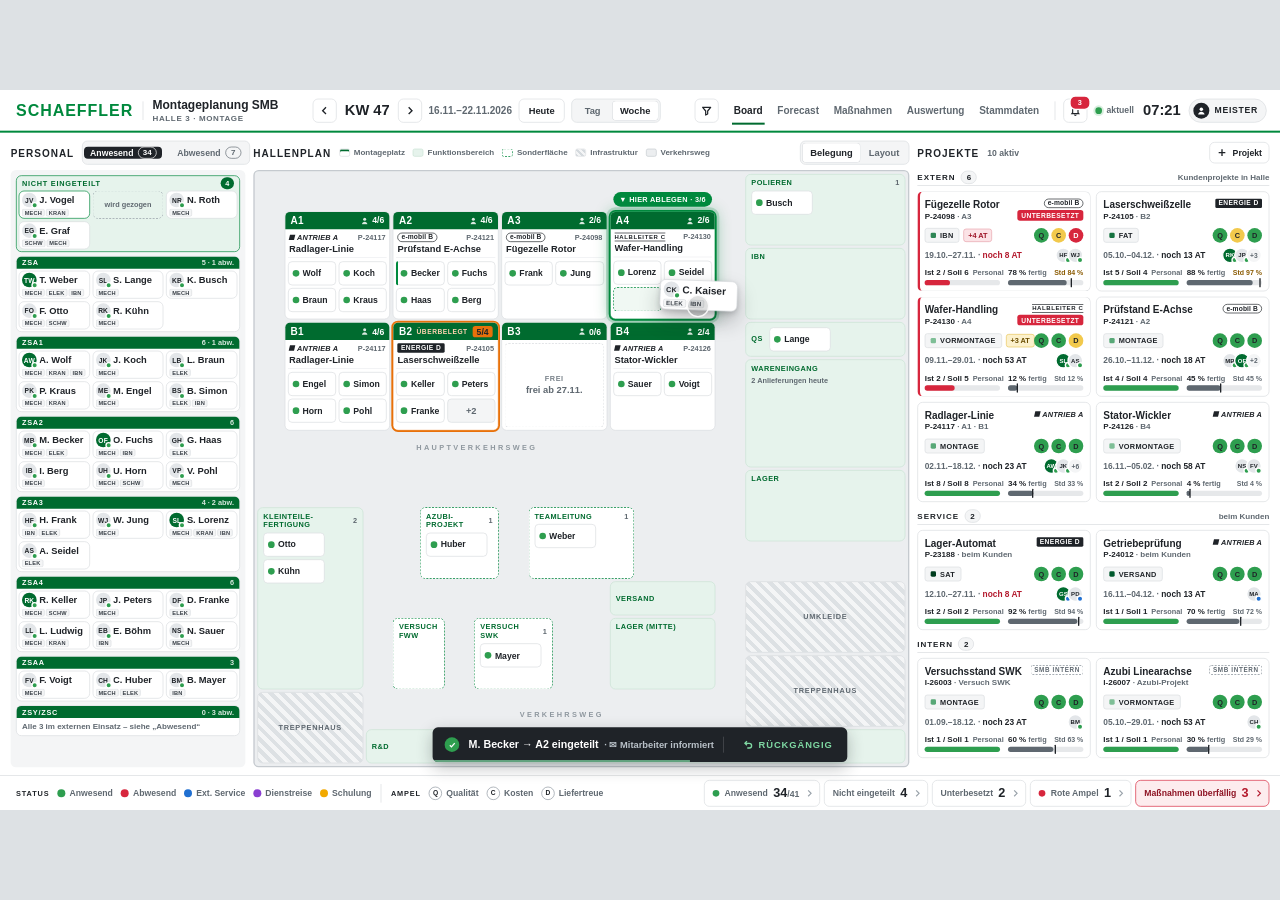
==== commit 833be177: "Montageboard: Funktionen aus Anforderungsnotizen visualisiert - Datenmodell (Mitarbeiter, Bereiche, " ====
--- a/montageboard/index.html
+++ b/montageboard/index.html
@@ -6,176 +6,180 @@
 <title>Montageplanung SMB</title>
 <style>
 /* ==========================================================================
-   Montageplanung SMB – Look-Prototyp (Klick-Dummy)
-   Gestaltet für eine 1920×1080-Bühne; wird per transform: scale auf jede
-   16:9-Auflösung (z. B. 3840×2160 → Faktor 2) skaliert. Alle Daten fiktiv.
+   Montageplanung SMB – Klick-Prototyp
+   1920×1080-Bühne, per transform: scale auf jede 16:9-Auflösung skaliert
+   (3840×2160 → Faktor 2). Alle Daten fiktiv, Änderungen nur im Browser.
+   Farbwelt: Schaeffler-Grün + Weiß + Grautöne; Status-/Ampelfarben nur als Signal.
    ========================================================================== */
 :root{
-  --green:#00893D; --green-dk:#006B2F; --green-lt:#E6F3EC;
-  --surface:#F4F5F6; --line:#D9DCDF; --text-2:#5F6870; --text:#1F2328; --white:#FFFFFF;
-  --st-an:#2E9E4F; --st-sc:#F2A900; --st-ku:#1F6FD1; --st-in:#8A3FD1; --st-ab:#D7263D;
+  --green:#00893D; --green-dk:#006B2F; --green-lt:#E6F3EC; --green-ln:#C9E2D3;
+  --surface:#F4F5F6; --surface-2:#ECEEF0; --line:#D9DCDF; --line-2:#C5CACF;
+  --text-2:#5F6870; --text-3:#7A838B; --text:#1F2328; --white:#FFFFFF;
+  --st-an:#2E9E4F; --st-sc:#F2A900; --st-ex:#1F6FD1; --st-dr:#8A3FD1; --st-ab:#D7263D;
   --amp-g:#2E9E4F; --amp-y:#F2C94C; --amp-r:#D7263D;
   --warn:#E8710A;
-  --aisle:rgba(242,201,76,.4);
+  --ph1:#7FBF97; --ph2:#58A877; --ph3:#2E8655; --ph4:#167340; --ph5:#005A2E; --ph6:#003D1E;
   --r:8px;
   --font:"Barlow","Segoe UI",Arial,sans-serif;
 }
 *{box-sizing:border-box}
-html,body{margin:0;height:100%;overflow:hidden;background:#E3E6E9}
+[hidden]{display:none!important}
+html,body{margin:0;height:100%;overflow:hidden;background:#DDE1E4}
 body{font-family:var(--font);color:var(--text);-webkit-font-smoothing:antialiased;
   font-variant-numeric:tabular-nums;-webkit-tap-highlight-color:transparent;user-select:none}
 button{font:inherit;color:inherit;background:none;border:0;padding:0;cursor:pointer}
-
-/* ---------- Bühne 1920×1080 ---------- */
+input{font:inherit}
+
+/* ---------- Bühne ---------- */
 #stage{position:absolute;left:50%;top:50%;width:1920px;height:1080px;background:var(--white);
   transform:translate(-50%,-50%) scale(var(--s,1));transform-origin:center center;
   display:grid;grid-template-rows:64px minmax(0,1fr) 52px;grid-template-columns:minmax(0,1fr);overflow:hidden}
 
 /* ---------- B1 Kopfzeile ---------- */
-.hdr{display:flex;align-items:center;gap:20px;padding:0 20px 0 24px;white-space:nowrap;border-bottom:3px solid var(--green);background:var(--white)}
+.hdr{display:flex;align-items:center;gap:16px;padding:0 20px 0 24px;border-bottom:3px solid var(--green);background:var(--white);white-space:nowrap}
 .brand{display:flex;align-items:center;gap:14px;flex:none}
 .wordmark{font-weight:800;font-size:24px;letter-spacing:.06em;color:var(--green);line-height:1}
 .brand .sep{width:1px;height:28px;background:var(--line)}
-.app-title{font-size:19px;font-weight:600;letter-spacing:.01em;white-space:nowrap}
+.app-title{font-size:18px;font-weight:600}
 .app-title small{display:block;font-size:12px;font-weight:600;color:var(--text-2);letter-spacing:.08em;text-transform:uppercase;margin-top:1px}
-.hdr-center{display:flex;align-items:center;gap:12px;margin-left:auto;flex:none}
+.hdr-center{display:flex;align-items:center;gap:10px;margin-left:auto;flex:none}
 .kw{display:flex;align-items:center;gap:4px}
-.icon-btn{width:36px;height:36px;display:grid;place-items:center;border-radius:var(--r);border:1px solid var(--line);background:var(--white)}
-.icon-btn:active,.btn:active{background:var(--surface)}
+.icon-btn{position:relative;width:36px;height:36px;flex:none;display:grid;place-items:center;border-radius:var(--r);border:1px solid var(--line);background:var(--white)}
 .icon-btn svg{width:16px;height:16px}
-.kw-label{font-size:22px;font-weight:700;padding:0 8px;min-width:86px;white-space:nowrap;text-align:center}
-.kw-range{font-size:16px;font-weight:600;color:var(--text-2);margin-left:6px;white-space:nowrap}
+.kw-label{font-size:22px;font-weight:700;padding:0 6px;min-width:84px;text-align:center}
+.kw-range{font-size:15px;font-weight:600;color:var(--text-2);margin-left:6px}
 .btn{height:36px;padding:0 14px;border-radius:var(--r);border:1px solid var(--line);background:var(--white);
-  font-size:14px;font-weight:600;display:inline-flex;align-items:center;gap:8px;white-space:nowrap}
+  font-size:14px;font-weight:600;display:inline-flex;align-items:center;justify-content:center;gap:8px;white-space:nowrap}
 .btn svg{width:16px;height:16px}
+.btn.pri{background:var(--green-dk);border-color:var(--green-dk);color:var(--white)}
+.btn.pri:disabled{background:#AEB5BB;border-color:#AEB5BB;cursor:default}
+.btn.ghost{border-color:transparent;background:transparent}
+.btn.sm{height:32px;padding:0 10px;font-size:13px}
 .seg{display:inline-flex;height:36px;border:1px solid var(--line);border-radius:var(--r);padding:2px;background:var(--surface)}
-.seg button{min-width:72px;padding:0 14px;border-radius:6px;font-size:14px;font-weight:600;color:var(--text-2)}
+.seg button{min-width:58px;padding:0 12px;border-radius:6px;font-size:14px;font-weight:600;color:var(--text-2)}
 .seg button.on{background:var(--white);color:var(--text);box-shadow:inset 0 0 0 1px var(--line)}
-.hdr-right{margin-left:auto;display:flex;align-items:center;gap:16px;flex:none}
+.hdr-right{margin-left:auto;display:flex;align-items:center;gap:12px;flex:none}
 .tabs{display:flex;align-self:stretch}
-.tabs button{position:relative;padding:0 12px;font-size:15px;font-weight:600;color:var(--text-2);letter-spacing:.01em}
+.tabs button{position:relative;padding:0 11px;font-size:15px;font-weight:600;color:var(--text-2)}
 .tabs button.on{color:var(--text)}
-.tabs button.on::after{content:"";position:absolute;left:12px;right:12px;bottom:-3px;height:3px;background:var(--text)}
-.sync{display:flex;align-items:center;gap:8px;font-size:13px;font-weight:600;color:var(--text-2)}
+.tabs button.on::after{content:"";position:absolute;left:8px;right:8px;bottom:-3px;height:3px;background:var(--green-dk)}
+.badge-n{position:absolute;top:-6px;right:-6px;min-width:18px;height:18px;padding:0 5px;border-radius:9px;background:var(--st-ab);color:var(--white);
+  font-size:11px;font-weight:800;display:grid;place-items:center;border:2px solid var(--white);box-sizing:content-box}
+.sync{display:flex;align-items:center;gap:7px;font-size:13px;font-weight:600;color:var(--text-2)}
 .sync i{width:10px;height:10px;border-radius:50%;background:var(--st-an);box-shadow:0 0 0 3px rgba(46,158,79,.18)}
-.clock{font-size:22px;font-weight:700;min-width:60px;text-align:right}
-.role{height:36px;padding:0 14px 0 8px;border-radius:18px;background:var(--surface);border:1px solid var(--line);
+.clock{font-size:22px;font-weight:700;min-width:58px;text-align:right}
+.role{height:36px;padding:0 12px 0 6px;border-radius:18px;background:var(--surface);border:1px solid var(--line);
   display:inline-flex;align-items:center;gap:8px;font-size:13px;font-weight:700;letter-spacing:.08em;text-transform:uppercase}
 .role span{width:24px;height:24px;border-radius:50%;background:var(--text);display:grid;place-items:center}
 .role svg{width:14px;height:14px}
-.vsep{width:1px;height:28px;background:var(--line)}
-
-/* ---------- Hauptbereich ---------- */
-.main{display:grid;grid-template-columns:352px minmax(0,1fr) 528px;gap:12px;padding:12px 16px;min-height:0}
+.vsep{width:1px;height:28px;background:var(--line);flex:none}
+
+/* ---------- Ansichten ---------- */
+.views{min-height:0;position:relative}
+.view{height:100%}
+.main{display:grid;grid-template-columns:352px minmax(0,1fr) 528px;gap:12px;padding:12px 16px}
 .panel{display:flex;flex-direction:column;min-height:0;min-width:0}
 .ph{height:36px;flex:none;display:flex;align-items:center;gap:12px;margin-bottom:8px}
-.ph h2{margin:0;font-size:15px;font-weight:700;letter-spacing:.1em;text-transform:uppercase}
+.ph h2{margin:0;font-size:15px;font-weight:700;letter-spacing:.1em;text-transform:uppercase;white-space:nowrap}
 .ph .sub{font-size:13px;font-weight:600;color:var(--text-2);white-space:nowrap}
 .ph .right{margin-left:auto;display:flex;align-items:center;gap:12px}
 .count{min-width:24px;height:20px;padding:0 6px;border-radius:10px;background:var(--surface);border:1px solid var(--line);
   font-size:12px;font-weight:700;display:inline-grid;place-items:center}
 
-/* ---------- Avatare & Statuspunkte ---------- */
+/* ---------- Avatare / Status ---------- */
 .av{position:relative;flex:none;width:22px;height:22px;border-radius:50%;background:#E3E6E9;color:var(--text);
   display:grid;place-items:center;font-size:10px;font-weight:700;letter-spacing:.02em}
 .av.lead{background:var(--green-dk);color:var(--white)}
 .sd{position:absolute;right:-2px;bottom:-2px;width:10px;height:10px;border-radius:50%;border:2px solid var(--white)}
-.st-an{background:var(--st-an)} .st-sc{background:var(--st-sc)} .st-ku{background:var(--st-ku)}
-.st-in{background:var(--st-in)} .st-ab{background:var(--st-ab)}
-
-/* ---------- B2 Personal-Pool ---------- */
-.pool{background:var(--surface);border-radius:var(--r);padding:8px;flex:1;min-height:0;display:flex;flex-direction:column}
-.pool-tabs{display:flex;height:36px;width:250px;border:1px solid var(--line);border-radius:var(--r);background:var(--surface);padding:2px;flex:none}
-.pool-tabs button{flex:1;border-radius:6px;font-size:13px;font-weight:700;color:var(--text-2);display:flex;align-items:center;justify-content:center;gap:8px}
+.st-an{background:var(--st-an)} .st-sc{background:var(--st-sc)} .st-ex{background:var(--st-ex)}
+.st-dr{background:var(--st-dr)} .st-ab{background:var(--st-ab)}
+
+/* ---------- B2 Personal ---------- */
+.pool-tabs{display:flex;height:36px;width:252px;border:1px solid var(--line);border-radius:var(--r);background:var(--surface);padding:2px;flex:none}
+.pool-tabs button{flex:1;border-radius:6px;font-size:13px;font-weight:700;color:var(--text-2);display:flex;align-items:center;justify-content:center;gap:7px}
 .pool-tabs button.on{background:var(--text);color:var(--white)}
 .pool-tabs button .count{background:transparent;border-color:currentColor;height:18px}
-.pool-body{display:flex;flex-direction:column;gap:6px;min-height:0}
-.grp{border-radius:var(--r);background:var(--white);border:1px solid var(--line);overflow:visible}
-.grp-h{height:18px;padding:0 8px;display:flex;align-items:center;justify-content:space-between;background:var(--green-dk);color:var(--white);
+.pool-tabs button.drop-tab{background:var(--green-lt);color:var(--green-dk);box-shadow:inset 0 0 0 2px var(--green)}
+.pool{background:var(--surface);border-radius:var(--r);padding:8px;flex:1;min-height:0;display:flex;flex-direction:column;gap:6px}
+.grp{border-radius:var(--r);background:var(--white);border:1px solid var(--line)}
+.grp-h{height:18px;padding:0 8px;display:flex;align-items:center;gap:6px;background:var(--green-dk);color:var(--white);
   font-size:11px;font-weight:700;letter-spacing:.1em;border-radius:7px 7px 0 0}
-.grp-h b{font-weight:600;opacity:.85;letter-spacing:0}
+.grp-h b{margin-left:auto;font-weight:600;opacity:.85;letter-spacing:0}
+.grp-h i{width:9px;height:9px;border-radius:50%;box-shadow:0 0 0 1.5px var(--white)}
+.grp.abs .grp-h{background:var(--surface-2);color:var(--text)}
+.grp.abs .grp-h b{opacity:1;color:var(--text-2)}
 .cards{display:grid;grid-template-columns:repeat(3,minmax(0,1fr));gap:4px;padding:3px}
+.grp-empty{font-size:12px;font-weight:600;color:var(--text-2);padding:6px 8px}
 .grp.ne{background:var(--green-lt);border:1.5px solid var(--green)}
-.grp.ne .grp-h{background:transparent;color:var(--green-dk);height:22px;padding:0 8px;border-radius:0}
+.grp.ne .grp-h{background:transparent;color:var(--green-dk);height:22px;border-radius:0}
 .grp.ne .grp-h b{opacity:1;background:var(--green-dk);color:var(--white);border-radius:9px;padding:0 7px;line-height:18px;font-weight:700}
 .grp.ne .cards{padding-top:0}
-
-.pcard{position:relative;height:42px;min-width:0;padding:2px 4px 0 4px;border-radius:var(--r);background:var(--white);border:1px solid var(--line);
-  display:grid;grid-template-columns:22px minmax(0,1fr);grid-template-rows:22px 13px;column-gap:4px;row-gap:1px;align-items:center;cursor:grab;touch-action:none}
-.pcard .pn{font-size:14px;font-weight:700;white-space:nowrap;overflow:hidden;text-overflow:ellipsis;letter-spacing:-.005em}
-.qb{grid-column:1 / -1;display:flex;gap:2px;overflow:hidden}
+.grp.ne.drop-ok{box-shadow:0 0 0 3px rgba(0,137,61,.35)}
+.grp.flash,.tile.flash{animation:flash 1.4s ease-out 2}
+@keyframes flash{0%,100%{box-shadow:0 0 0 0 rgba(0,137,61,0)}30%{box-shadow:0 0 0 4px rgba(0,137,61,.55)}}
+
+.pcard{position:relative;height:42px;min-width:0;padding:2px 4px 0;border-radius:var(--r);background:var(--white);border:1px solid var(--line);
+  display:grid;grid-template-columns:22px minmax(0,1fr);grid-template-rows:22px 13px;column-gap:4px;row-gap:1px;align-items:center;cursor:grab;touch-action:manipulation}
+.pcard .pn{font-size:14px;font-weight:700;white-space:nowrap;overflow:hidden;text-overflow:ellipsis}
+.qb{grid-column:1 / -1;display:flex;gap:2px;overflow:hidden;white-space:nowrap}
 .qb b{height:12px;padding:0 3px;border-radius:3px;background:var(--surface);border:1px solid var(--line);
   font-size:8.5px;font-weight:700;letter-spacing:.03em;line-height:10px;color:#3A4148}
-.pcard.dim{opacity:.92}
+.qb em{font-style:normal;font-size:10.5px;font-weight:600;color:var(--text-2);overflow:hidden;text-overflow:ellipsis;line-height:12px}
 .pcard.ghost{background:transparent;border:1.5px dashed #9AA3AB;cursor:default}
 .pcard.ghost::after{content:"wird gezogen";position:absolute;inset:0;display:grid;place-items:center;font-size:11px;font-weight:600;color:var(--text-2)}
-
-/* Zustand: ausgewählt */
-.selected{border-color:var(--green)!important;box-shadow:0 0 0 2px var(--green),0 0 0 6px rgba(0,137,61,.22);animation:pulse 1.6s ease-in-out infinite;z-index:2}
+.selected{border-color:var(--green)!important;animation:pulse 1.6s ease-in-out infinite;z-index:2}
 @keyframes pulse{0%,100%{box-shadow:0 0 0 2px var(--green),0 0 0 3px rgba(0,137,61,.28)}50%{box-shadow:0 0 0 2px var(--green),0 0 0 8px rgba(0,137,61,0)}}
-/* Zustand: angehoben (beim Ziehen) */
-.lifted{position:absolute;z-index:30;width:108px;transform:rotate(2deg) scale(1.08);box-shadow:0 14px 28px rgba(31,35,40,.28),0 3px 8px rgba(31,35,40,.18);
-  border-color:#B8BEC4;pointer-events:none}
-.touchpoint{position:absolute;z-index:31;width:34px;height:34px;border-radius:50%;background:rgba(31,35,40,.14);border:2px solid rgba(255,255,255,.9);
-  box-shadow:0 0 0 1px rgba(31,35,40,.18);pointer-events:none}
-
-.absent-list{display:none}
-.pool.show-absent .present-list{display:none}
-.pool.show-absent .absent-list{display:flex}
-.absent-note{font-size:13px;color:var(--text-2);padding:4px 8px 8px}
+.lifted{position:absolute;z-index:30;width:108px;transform:rotate(2deg) scale(1.08);box-shadow:0 14px 28px rgba(31,35,40,.28),0 3px 8px rgba(31,35,40,.18);pointer-events:none}
+.touchpoint{position:absolute;z-index:31;width:34px;height:34px;border-radius:50%;background:rgba(31,35,40,.14);border:2px solid rgba(255,255,255,.9);pointer-events:none}
+.dragging{opacity:.35}
 
 /* ---------- B3 Hallenplan ---------- */
-.legend-mini{display:flex;gap:14px;font-size:12px;font-weight:600;color:var(--text-2)}
+.legend-mini{display:flex;gap:12px;font-size:12px;font-weight:600;color:var(--text-2)}
 .legend-mini span{display:inline-flex;align-items:center;gap:6px;white-space:nowrap}
 .legend-mini i{width:16px;height:12px;border-radius:3px;display:inline-block}
 .sw-mp{background:var(--white);border:1px solid var(--line);box-shadow:inset 0 3px 0 var(--green-dk)}
-.sw-fb{background:var(--green-lt);border:1px solid #BFDCCB}
+.sw-fb{background:var(--green-lt);border:1px solid var(--green-ln)}
 .sw-sf{background:var(--white);border:1.5px dashed var(--green)}
-.sw-in{background:repeating-linear-gradient(45deg,#E8EAEC 0 3px,#F7F8F9 3px 6px);border:1px solid var(--line)}
-.sw-vw{background:var(--aisle);border:1px solid rgba(242,201,76,.9)}
-
-.hall{flex:1;min-height:0;position:relative;border:2px solid #9AA3AB;border-radius:var(--r);background:var(--aisle);padding:4px;
+.sw-in{background:repeating-linear-gradient(45deg,#D5DADE 0 3px,#F4F5F6 3px 6px);border:1px solid var(--line)}
+.sw-vw{background:var(--surface-2);border:1px solid var(--line-2)}
+.layout-hint{font-size:13px;font-weight:600;color:var(--text-2);display:flex;align-items:center;gap:8px;white-space:nowrap}
+.layout-hint b{color:var(--text)}
+
+.hall{flex:1;min-height:0;position:relative;border:2px solid var(--line-2);border-radius:var(--r);background:var(--surface-2);padding:4px;
   display:grid;grid-template-columns:repeat(24,minmax(0,1fr));grid-template-rows:repeat(16,minmax(0,1fr));gap:4px}
-.aisle-label{position:absolute;font-size:11px;font-weight:700;letter-spacing:.32em;color:rgba(122,92,0,.62);white-space:nowrap;pointer-events:none}
+.aisle-label{position:absolute;font-size:11px;font-weight:700;letter-spacing:.32em;color:#8F989F;white-space:nowrap;pointer-events:none}
 .zone{position:relative;min-width:0;min-height:0;border-radius:var(--r);display:flex;flex-direction:column}
-.zone .zl{font-size:11px;font-weight:700;letter-spacing:.06em;hyphens:manual;text-transform:uppercase;color:var(--green-dk);
+.zone .zl{font-size:11px;font-weight:700;letter-spacing:.06em;text-transform:uppercase;color:var(--green-dk);hyphens:manual;
   display:flex;align-items:center;justify-content:space-between;gap:6px;line-height:13px}
 .zone .zl em{font-style:normal;font-weight:600;color:var(--text-2);letter-spacing:0}
-.zone .zinfo{font-size:11px;font-weight:600;color:var(--text-2);margin-top:2px}
+.zone .zinfo{font-size:11px;font-weight:600;color:var(--text-2)}
 .people{display:flex;flex-wrap:wrap;gap:4px;align-content:flex-start}
-
-/* Montageplatz */
 .z-mp{background:var(--white);border:1px solid var(--line)}
-.mp-h{height:26px;flex:none;background:var(--green-dk);color:var(--white);border-radius:7px 7px 0 0;padding:0 8px;
-  display:flex;align-items:center;justify-content:space-between}
+.mp-h{height:26px;flex:none;background:var(--green-dk);color:var(--white);border-radius:7px 7px 0 0;padding:0 8px;display:flex;align-items:center;justify-content:space-between}
 .mp-h b{font-size:15px;font-weight:800;letter-spacing:.04em}
-.mp-h span{font-size:13px;font-weight:700;display:inline-flex;align-items:center;gap:5px}
-.mp-h span svg{width:12px;height:12px;opacity:.85}
-.mp-b{flex:1;min-height:0;padding:5px 4px 4px;display:flex;flex-direction:column;gap:5px}
+.mp-h > span:last-child{font-size:13px;font-weight:700;display:inline-flex;align-items:center;gap:5px}
+.mp-h svg{width:12px;height:12px;opacity:.85}
+.mp-h .ob{margin-left:6px;margin-right:auto;font-size:10px;font-weight:800;letter-spacing:.08em;text-transform:uppercase;color:#FFD3B0}
+.mp-b{flex:1;min-height:0;padding:5px 4px 4px;display:flex;flex-direction:column;gap:5px;position:relative}
 .mp-proj{display:flex;flex-direction:column;gap:2px;padding:0 2px 5px;border-bottom:1px solid #ECEEF0}
 .mp-proj .l1{display:flex;align-items:center;justify-content:space-between;gap:4px}
 .mp-proj .prj{font-size:11px;font-weight:700;color:var(--text-2)}
 .mp-proj .kn{font-size:14px;font-weight:700;white-space:nowrap;overflow:hidden;text-overflow:ellipsis;line-height:16px}
 .z-mp .people{display:grid;grid-template-columns:1fr 1fr;grid-auto-rows:36px;gap:4px}
-.mp-free{flex:1;display:grid;place-items:center;border:1.5px dashed var(--line);border-radius:6px;color:var(--text-2);
-  font-size:14px;font-weight:600;text-align:center;line-height:1.35}
-.mp-free small{display:block;font-size:11px;font-weight:600;letter-spacing:.08em;text-transform:uppercase;color:#7A838B}
+.mp-free{flex:1;display:grid;place-items:center;border:1.5px dashed var(--line);border-radius:6px;color:var(--text-2);font-size:14px;font-weight:600;text-align:center;line-height:1.35}
+.mp-free small{display:block;font-size:11px;font-weight:700;letter-spacing:.08em;text-transform:uppercase;color:var(--text-3)}
+.mp-free .res{display:inline-block;margin-top:4px;font-size:12px;font-weight:700;color:var(--green-dk);background:var(--green-lt);border-radius:4px;padding:1px 6px}
 .more{height:36px;border-radius:6px;background:var(--surface);border:1px solid var(--line);display:grid;place-items:center;font-size:14px;font-weight:700;color:var(--text-2)}
 .slot{height:36px;border-radius:6px;border:1.5px dashed var(--green);background:rgba(0,137,61,.06)}
-
-/* Funktionsbereich / Sonderfläche / Infrastruktur */
-.z-fb{background:var(--green-lt);border:1px solid #C9E2D3;padding:6px 8px;gap:5px}
+.z-fb{background:var(--green-lt);border:1px solid var(--green-ln);padding:6px 8px;gap:5px}
 .z-sf{background:var(--white);border:1.5px dashed var(--green);padding:6px 8px;gap:5px}
-.z-in{background:repeating-linear-gradient(45deg,#E6E8EA 0 6px,#F4F5F6 6px 12px);border:1px solid var(--line);padding:6px 8px;
-  justify-content:center;align-items:center}
-.z-in .zl{color:#6B747C;letter-spacing:.1em}
+.z-in{background:repeating-linear-gradient(45deg,#DDE1E4 0 6px,#F4F5F6 6px 12px);border:1px solid var(--line);padding:6px 8px;justify-content:center;align-items:center}
+.z-in .zl{color:var(--text-2);letter-spacing:.1em}
 .zone.row1{flex-direction:row;align-items:center;gap:10px;padding-top:0;padding-bottom:0}
 .zone.row1 .zl{flex:none}
 .zone.row1 .people{flex-wrap:nowrap}
-
-/* Mini-Personenkarte */
 .mcard{position:relative;height:36px;min-width:60px;padding:0 4px 0 6px;border-radius:6px;background:var(--white);border:1px solid var(--line);
-  display:flex;align-items:center;gap:5px;cursor:grab;touch-action:none}
+  display:flex;align-items:center;gap:5px;cursor:grab;touch-action:manipulation}
 .mcard .md{flex:none;width:10px;height:10px;border-radius:50%}
 .mcard .mn{font-size:13px;font-weight:700;white-space:nowrap;overflow:hidden;text-overflow:ellipsis;min-width:0}
 .z-mp .mcard{min-width:0}
@@ -183,18 +187,29 @@
 .mcard.fresh{animation:fresh 2.4s ease-out 1}
 @keyframes fresh{0%{background:#CFE9D9}100%{background:var(--white)}}
 .mcard.fresh::before{content:"";position:absolute;left:-1px;top:-1px;bottom:-1px;width:3px;border-radius:6px 0 0 6px;background:var(--green)}
-
-/* Zonen-Zustände */
 .drop-ok{border-color:var(--green)!important;box-shadow:0 0 0 2px var(--green),0 0 0 6px rgba(0,137,61,.18),0 0 22px rgba(0,137,61,.45);z-index:5}
+.drop-over{border-color:var(--warn)!important;box-shadow:0 0 0 2px var(--warn),0 0 18px rgba(232,113,10,.45);z-index:5}
 .drop-hint{position:absolute;left:50%;top:-30px;transform:translateX(-50%);z-index:6;height:22px;padding:0 9px;border-radius:11px;background:var(--green);color:var(--white);
-  font-size:11px;font-weight:700;letter-spacing:.04em;display:flex;align-items:center;gap:5px;white-space:nowrap}
+  font-size:11px;font-weight:700;letter-spacing:.04em;display:flex;align-items:center;white-space:nowrap}
 .over{border-color:var(--warn)!important;box-shadow:0 0 0 2px var(--warn);z-index:4}
 .over .mp-h svg{display:none}
 .over .mp-h > span:last-child{background:var(--warn);color:var(--text);border-radius:4px;padding:1px 6px}
-.mp-h .ob{margin-left:6px;margin-right:auto;font-size:10px;font-weight:800;letter-spacing:.08em;text-transform:uppercase;color:#FFD3B0}
-.over-hint{position:absolute;right:6px;top:-11px;z-index:6;height:20px;padding:0 8px;border-radius:10px;background:var(--warn);color:var(--text);
-  font-size:11px;font-weight:700;letter-spacing:.04em;display:flex;align-items:center;white-space:nowrap}
-.dragging{opacity:.35}
+
+/* Layout-Modus */
+.hall .cell{border:1px dashed #CDD2D6;border-radius:3px;pointer-events:none}
+.hall.layout .zone{cursor:move;touch-action:none;z-index:2}
+.hall.layout .zone.moving{box-shadow:0 10px 24px rgba(31,35,40,.25);z-index:20;opacity:.95}
+.hall.layout .zone.collide{outline:3px solid var(--st-ab);outline-offset:1px}
+.rz{position:absolute;right:-1px;bottom:-1px;width:22px;height:22px;border-radius:0 0 8px 0;cursor:nwse-resize;z-index:3;
+  background:linear-gradient(135deg,transparent 50%,var(--green-dk) 50%)}
+.grip{position:absolute;right:6px;top:5px;width:16px;height:16px;color:var(--text-2);opacity:.8}
+.fp{position:absolute;left:50%;top:52%;transform:translate(-50%,-50%);border:2px solid var(--text-2);border-radius:4px;
+  background:repeating-linear-gradient(135deg,rgba(95,104,112,.10) 0 6px,rgba(95,104,112,.02) 6px 12px);display:grid;place-items:center;text-align:center;
+  font-size:11px;font-weight:700;color:var(--text);line-height:1.3;padding:2px}
+.fp small{display:block;font-size:10px;font-weight:600;color:var(--text-2)}
+.fp.res{border-style:dashed;border-color:var(--green)}
+.dim-lbl{font-size:10.5px;font-weight:600;color:var(--text-2)}
+.hall.layout .zl{padding-right:18px}
 
 /* ---------- B4 Projekte ---------- */
 .proj{flex:1;min-height:0;display:flex;flex-direction:column;gap:10px}
@@ -202,61 +217,59 @@
 .sec-h h3{margin:0;font-size:12px;font-weight:700;letter-spacing:.12em;text-transform:uppercase}
 .sec-h .hint{margin-left:auto;font-size:12px;font-weight:600;color:var(--text-2)}
 .sec{display:flex;flex-direction:column;gap:8px}
-.tiles{display:grid;grid-template-columns:1fr 1fr;gap:8px}
+.tiles{display:grid;grid-template-columns:repeat(2,minmax(0,1fr));gap:8px}
 .tile{position:relative;height:150px;padding:10px;border-radius:var(--r);border:1px solid var(--line);background:var(--white);
   display:grid;grid-template-rows:36px 22px 22px 26px;row-gap:8px;min-width:0;cursor:pointer}
 .tile.under{border-left:4px solid var(--st-ab);padding-left:7px}
 .t-top{display:flex;justify-content:space-between;gap:8px;min-width:0}
+.t-top > div:first-child{min-width:0}
 .t-top .nm{font-size:15px;font-weight:700;line-height:18px;white-space:nowrap;overflow:hidden;text-overflow:ellipsis}
-.t-top .nr{font-size:12px;font-weight:600;color:var(--text-2);line-height:16px;white-space:nowrap}
+.t-top .nr{font-size:12px;font-weight:600;color:var(--text-2);line-height:16px;white-space:nowrap;overflow:hidden;text-overflow:ellipsis}
 .t-top .nr b{color:var(--text);font-weight:700}
-.t-top > div:first-child{min-width:0}
 .t-top .rt{display:flex;flex-direction:column;align-items:flex-end;gap:3px;flex:none}
-.badge-under{height:16px;padding:0 6px;border-radius:4px;background:var(--st-ab);color:var(--white);font-size:10px;font-weight:700;letter-spacing:.06em;
-  display:flex;align-items:center;text-transform:uppercase}
+.badge-under{height:16px;padding:0 6px;border-radius:4px;background:var(--st-ab);color:var(--white);font-size:10px;font-weight:700;letter-spacing:.06em;display:flex;align-items:center;text-transform:uppercase}
 .t-row{display:flex;align-items:center;justify-content:space-between;gap:8px;min-width:0}
-.phase{height:22px;padding:0 6px 0 7px;border-radius:4px;background:var(--surface);border:1px solid var(--line);display:inline-flex;align-items:center;gap:6px;
+.t-row .l{display:flex;align-items:center;gap:6px;min-width:0}
+.phase{height:22px;padding:0 8px;border-radius:4px;background:var(--surface);border:1px solid var(--line);display:inline-flex;align-items:center;gap:6px;
   font-size:11px;font-weight:700;letter-spacing:.04em;text-transform:uppercase;white-space:nowrap}
-.steps{display:inline-flex;gap:2px}
-.steps i{width:4px;height:8px;border-radius:1px;background:#CDD1D5}
-.steps i.done{background:#5F6870}
-.steps i.cur{background:var(--text);height:10px}
+.phase i{width:8px;height:8px;border-radius:2px}
+.dl{height:20px;padding:0 6px;border-radius:4px;font-size:11px;font-weight:800;display:inline-flex;align-items:center;gap:3px;white-space:nowrap}
+.dl.y{background:#FCF1CC;color:#6B4E00;border:1px solid #E9C65A}
+.dl.r{background:#FBE3E6;color:#9E1528;border:1px solid #E9A3AC}
 .qcd{display:flex;gap:4px}
 .qcd span{width:22px;height:22px;border-radius:50%;display:grid;place-items:center;font-size:11px;font-weight:800;color:var(--text)}
 .qcd .g{background:var(--amp-g)} .qcd .y{background:var(--amp-y)} .qcd .r{background:var(--amp-r);color:var(--white)}
 .dates{font-size:12.5px;font-weight:600;color:var(--text-2);white-space:nowrap}
 .dates b{color:var(--text);font-weight:700}
 .dates b.crit{color:#B3182C}
-.stack{display:flex;padding-left:5px}
+.stack{display:flex;padding-left:6px}
 .stack .av{width:20px;height:20px;margin-left:-6px;border:2px solid var(--white);font-size:9px;box-sizing:content-box}
-.stack .av.plus{background:var(--surface);color:var(--text-2);border-color:var(--white);font-size:10px}
+.stack .av.plus{background:var(--surface);color:var(--text-2);font-size:10px}
 .stack .none{font-size:12px;color:var(--text-2);font-weight:600}
-.bars{display:grid;grid-template-columns:1fr 1fr;gap:12px}
+.bars{display:grid;grid-template-columns:repeat(2,minmax(0,1fr));gap:12px;min-width:0}
 .bar .bl{display:flex;justify-content:space-between;gap:6px;font-size:11px;font-weight:600;color:var(--text-2);line-height:14px;margin-bottom:4px;white-space:nowrap}
 .bar .bl b{color:var(--text);font-weight:700;font-size:12px}
-.track{position:relative;height:8px;border-radius:4px;background:#E6E8EA;overflow:hidden}
-.track i{position:absolute;left:0;top:0;bottom:0;border-radius:4px}
-.track .soll{position:absolute;top:-2px;bottom:-2px;width:2px;background:var(--text)}
-.f-g{background:var(--amp-g)} .f-y{background:var(--amp-y)} .f-r{background:var(--amp-r)} .f-n{background:#5F6870}
+.bar .bl .late{color:#8A5A00;font-weight:700}
+.bar .bl .sm{font-size:10.5px}
+.track{position:relative;height:8px;border-radius:4px;background:#E6E8EA}
+.track > i{position:absolute;left:0;top:0;bottom:0;border-radius:4px}
+.track .tick{position:absolute;top:-3px;bottom:-3px;width:2px;margin-left:-1px;background:var(--text);border-radius:1px}
+.f-g{background:var(--amp-g)} .f-y{background:var(--amp-y)} .f-r{background:var(--amp-r)} .f-n{background:var(--text-2)}
 .logo{flex:none;font-size:10px;line-height:14px;color:var(--text);white-space:nowrap}
 .logo-a{font-weight:800;font-style:italic;letter-spacing:.02em;font-size:11px}
-.logo-a::before{content:"";display:inline-block;width:8px;height:8px;background:var(--text);transform:skewX(-14deg);margin-right:4px;vertical-align:0}
+.logo-a::before{content:"";display:inline-block;width:8px;height:8px;background:var(--text);transform:skewX(-14deg);margin-right:4px}
 .logo-b{font-weight:700;letter-spacing:.02em;border:1.5px solid var(--text);border-radius:8px;padding:0 5px;line-height:12px}
 .logo-c{font-weight:600;letter-spacing:.1em;font-size:9px;border-top:1.5px solid var(--text);border-bottom:1.5px solid var(--text);line-height:11px}
 .logo-d{font-weight:800;letter-spacing:.06em;background:var(--text);color:var(--white);padding:0 5px;border-radius:2px}
 .logo-i{font-weight:700;letter-spacing:.1em;color:var(--text-2);border:1px dashed #8C959D;padding:0 4px;border-radius:3px;font-size:9.5px;line-height:12px}
 
 /* ---------- B5 Fußleiste ---------- */
-.ftr{display:flex;align-items:center;gap:16px;padding:0 16px 0 24px;border-top:1px solid var(--line);background:var(--white)}
+.ftr{display:flex;align-items:center;gap:14px;padding:0 16px 0 24px;border-top:1px solid var(--line);background:var(--white)}
 .lg{display:flex;align-items:center;gap:12px;font-size:13px;font-weight:600;color:var(--text-2);white-space:nowrap}
 .lg .t{font-size:11px;font-weight:700;letter-spacing:.12em;color:var(--text);text-transform:uppercase}
 .lg span{display:inline-flex;align-items:center;gap:6px}
 .lg span > i{width:12px;height:12px;border-radius:50%;display:inline-block}
 .lg .amp{width:20px;height:20px;border-radius:50%;border:1.5px solid #8C959D;display:inline-grid;place-items:center;font-size:10px;font-weight:800;color:var(--text)}
-.lg .ampc{gap:3px}
-.lg .ampc i{width:12px;height:12px;border-radius:50%}
-.lg .ampc i.g{background:var(--amp-g)} .lg .ampc i.y{background:var(--amp-y)} .lg .ampc i.r{background:var(--amp-r);margin-right:5px}
-.lg .avx{width:16px;height:16px;border-radius:50%;background:var(--green-dk);display:inline-block}
 .kpis{margin-left:auto;display:flex;gap:6px}
 .kpi{height:40px;padding:0 8px 0 12px;border-radius:var(--r);border:1px solid var(--line);background:var(--white);display:inline-flex;align-items:center;gap:8px;white-space:nowrap}
 .kpi .k{font-size:13px;font-weight:600;color:var(--text-2)}
@@ -267,493 +280,1116 @@
 .kpi.alert{border-color:var(--st-ab);background:#FDECEE}
 .kpi.alert .k{color:#8E1424} .kpi.alert .v{color:#B3182C} .kpi.alert svg{color:#B3182C}
 
-/* ---------- Undo-Snackbar ---------- */
-.snack{position:absolute;left:50%;bottom:72px;transform:translateX(-50%);z-index:50;height:52px;padding:0 8px 0 18px;border-radius:var(--r);
-  background:var(--text);color:var(--white);display:flex;align-items:center;gap:16px;box-shadow:0 8px 24px rgba(31,35,40,.3);overflow:hidden;
-  transition:opacity .2s, transform .2s}
+/* ---------- Snackbar / Toast ---------- */
+.snack{position:absolute;left:50%;bottom:72px;transform:translateX(-50%);z-index:70;height:52px;padding:0 8px 0 18px;border-radius:var(--r);
+  background:var(--text);color:var(--white);display:flex;align-items:center;gap:14px;box-shadow:0 8px 24px rgba(31,35,40,.3);overflow:hidden;transition:opacity .2s,transform .2s}
 .snack.hide{opacity:0;transform:translate(-50%,12px);pointer-events:none}
-.snack .ok{width:22px;height:22px;border-radius:50%;background:var(--st-an);display:grid;place-items:center}
+.snack .ok{width:22px;height:22px;border-radius:50%;background:var(--st-an);display:grid;place-items:center;flex:none}
+.snack .ok.warn{background:var(--st-ab)}
 .snack .ok svg{width:13px;height:13px}
 .snack .msg{font-size:16px;font-weight:600;white-space:nowrap}
 .snack .msg b{font-weight:800}
+.snack .msg .mail{color:#B9C1C8;font-weight:600;font-size:14px;margin-left:4px}
 .snack .div{width:1px;height:24px;background:rgba(255,255,255,.22)}
 .snack .undo{height:40px;padding:0 14px;border-radius:6px;color:#7FD9A3;font-size:14px;font-weight:800;letter-spacing:.1em;display:inline-flex;align-items:center;gap:8px}
-.snack .undo:active{background:rgba(255,255,255,.08)}
 .snack .undo svg{width:16px;height:16px}
 .snack .timer{position:absolute;left:0;bottom:0;height:3px;width:62%;background:#7FD9A3;opacity:.7}
 
+/* ---------- Pop-ups ---------- */
+.pop{position:absolute;z-index:75;width:388px;background:var(--white);border:1px solid var(--line);border-radius:var(--r);
+  box-shadow:0 18px 44px rgba(31,35,40,.24),0 2px 6px rgba(31,35,40,.12);padding:16px;display:flex;flex-direction:column;gap:14px}
+.pop-h{display:flex;align-items:center;gap:12px}
+.pop-h .av{width:44px;height:44px;font-size:15px}
+.pop-h .av .sd{width:14px;height:14px;right:-1px;bottom:-1px;border-width:3px}
+.pop-h .nm{font-size:20px;font-weight:700;line-height:24px}
+.pop-h .meta{font-size:13px;font-weight:600;color:var(--text-2)}
+.pop-h .x{margin-left:auto;align-self:flex-start}
+.pl{font-size:11px;font-weight:700;letter-spacing:.1em;text-transform:uppercase;color:var(--text-2);margin-bottom:6px;display:flex;justify-content:space-between}
+.pl span{letter-spacing:0;text-transform:none;font-weight:600}
+.statline{display:flex;align-items:center;gap:8px;font-size:14px;font-weight:700}
+.statline i{width:12px;height:12px;border-radius:50%}
+.statline span{font-weight:600;color:var(--text-2)}
+.einsatz{border:1px solid var(--line);border-radius:var(--r);padding:10px;display:flex;flex-direction:column;gap:6px}
+.einsatz .r1{display:flex;align-items:center;gap:8px}
+.zchip{height:24px;min-width:34px;padding:0 7px;border-radius:4px;background:var(--green-dk);color:var(--white);font-size:13px;font-weight:800;display:inline-grid;place-items:center}
+.zchip.fb{background:var(--green-lt);color:var(--green-dk);border:1px solid var(--green-ln)}
+.kl{height:18px;padding:0 6px;border-radius:9px;border:1px solid var(--line-2);font-size:10px;font-weight:700;letter-spacing:.06em;text-transform:uppercase;color:var(--text-2);display:inline-flex;align-items:center}
+.einsatz .nm2{font-size:15px;font-weight:700}
+.einsatz .r2{display:flex;align-items:center;justify-content:space-between;font-size:12.5px;font-weight:600;color:var(--text-2)}
+.sugg{display:flex;flex-wrap:wrap;gap:6px}
+.sugg button{height:36px;padding:0 10px;border-radius:var(--r);border:1px solid var(--green);background:var(--green-lt);color:var(--green-dk);font-size:13px;font-weight:700;display:inline-flex;align-items:center;gap:6px}
+.ausl{display:flex;align-items:center;gap:12px}
+.ausl .big{font-size:28px;font-weight:800;line-height:1}
+.ausl .big small{font-size:15px}
+.ausl .tr{flex:1}
+.ausl .tr .track{height:10px}
+.ausl .tr div{font-size:12px;font-weight:600;color:var(--text-2);margin-top:5px;display:flex;justify-content:space-between}
+.week{display:grid;grid-template-columns:repeat(5,1fr);gap:4px;margin-top:10px}
+.day{height:52px;border-radius:6px;border:1px solid var(--line);background:var(--surface);display:flex;flex-direction:column;align-items:center;justify-content:center;gap:1px}
+.day .d{font-size:10.5px;font-weight:700;color:var(--text-2);letter-spacing:.04em}
+.day .c{font-size:13px;font-weight:800}
+.day .h{font-size:10.5px;font-weight:600;color:var(--text-2)}
+.day.today{border:2px solid var(--green);background:var(--white)}
+.day.plan{background:var(--white);border-style:dashed}
+.day.free .c{color:var(--text-3)}
+.day.off .c{font-size:11px;letter-spacing:.04em}
+.stbtns{display:grid;grid-template-columns:repeat(5,1fr);gap:4px}
+.stbtns button{height:52px;border-radius:6px;border:1px solid var(--line);background:var(--white);display:flex;flex-direction:column;align-items:center;justify-content:center;gap:5px;
+  font-size:11.5px;font-weight:700;color:var(--text);line-height:1.1;text-align:center;padding:0 2px}
+.stbtns button i{width:12px;height:12px;border-radius:50%;flex:none}
+.stbtns button.cur{background:var(--surface);box-shadow:inset 0 0 0 1px var(--line-2)}
+.stbtns button.pend{border:2px solid var(--green-dk);background:var(--green-lt)}
+.chips{display:flex;flex-wrap:wrap;gap:6px}
+.chips button{height:32px;padding:0 10px;border-radius:16px;border:1px solid var(--line-2);background:var(--white);font-size:12.5px;font-weight:700;color:var(--text)}
+.chips button.on{background:var(--text);color:var(--white);border-color:var(--text)}
+.conseq{border-radius:var(--r);background:var(--surface);border:1px solid var(--line);padding:10px 12px;display:flex;flex-direction:column;gap:6px;font-size:13px;font-weight:700;color:var(--text)}
+.conseq ul{margin:0;padding-left:18px;color:var(--text-2);font-weight:600}
+.conseq ul b{color:var(--text)}
+.conseq li{margin:2px 0}
+.pop-f{display:flex;gap:8px;justify-content:flex-end}
+.pop-f .btn{height:40px}
+.pop-f .lft{margin-right:auto}
+
+.menu{position:absolute;z-index:65;width:420px;background:var(--white);border:1px solid var(--line);border-radius:var(--r);box-shadow:0 18px 44px rgba(31,35,40,.24);overflow:hidden}
+.menu-h{height:48px;padding:0 8px 0 16px;display:flex;align-items:center;justify-content:space-between;border-bottom:1px solid var(--line)}
+.menu-h h4{margin:0;font-size:13px;font-weight:700;letter-spacing:.1em;text-transform:uppercase}
+.nt{display:grid;grid-template-columns:28px 1fr auto;gap:10px;padding:12px 16px;border-bottom:1px solid #EEF0F2;align-items:start}
+.nt.unread{background:#F7FBF8}
+.nt .ic{width:28px;height:28px;border-radius:50%;display:grid;place-items:center;background:var(--surface)}
+.nt .ic svg{width:15px;height:15px}
+.nt .ic.alert{background:#FBE3E6;color:#B3182C} .nt .ic.warn{background:#FCF1CC;color:#6B4E00} .nt .ic.mail{background:var(--green-lt);color:var(--green-dk)}
+.nt .tt{font-size:14px;font-weight:700}
+.nt .tx{font-size:12.5px;font-weight:600;color:var(--text-2);margin-top:2px}
+.nt .tm{font-size:12px;font-weight:600;color:var(--text-3)}
+.menu-f{padding:10px 16px;font-size:12px;font-weight:600;color:var(--text-2);display:flex;align-items:center;gap:8px}
+.menu-f svg{width:14px;height:14px}
+
+.backdrop{position:absolute;inset:0;z-index:80;background:rgba(31,35,40,.35);display:grid;place-items:center}
+.modal{width:560px;background:var(--white);border-radius:var(--r);box-shadow:0 24px 60px rgba(31,35,40,.3);padding:24px;display:flex;flex-direction:column;gap:16px}
+.modal h3{margin:0;font-size:18px;font-weight:700;letter-spacing:.06em;text-transform:uppercase}
+.modal p{margin:0;font-size:14px;color:var(--text-2);font-weight:500}
+.field{display:flex;gap:8px}
+.field input{flex:1;height:44px;border:1.5px solid var(--line-2);border-radius:var(--r);padding:0 14px;font-size:18px;font-weight:700;letter-spacing:.04em;color:var(--text);outline:none}
+.field input:focus{border-color:var(--green)}
+.field .btn{height:44px}
+.preview{border:1px solid var(--line);border-radius:var(--r);padding:14px;display:grid;grid-template-columns:1fr 1fr;gap:10px 16px}
+.preview .full{grid-column:1/-1;display:flex;justify-content:space-between;align-items:center}
+.preview .k{font-size:11px;font-weight:700;letter-spacing:.08em;text-transform:uppercase;color:var(--text-2)}
+.preview .v{font-size:15px;font-weight:700}
+.preview .nm{font-size:18px;font-weight:700}
+.nf{font-size:14px;font-weight:600;color:#B3182C}
+
+.toast{position:absolute;left:50%;top:76px;transform:translateX(-50%);z-index:90;height:40px;padding:0 16px;border-radius:20px;background:var(--text);color:var(--white);
+  font-size:14px;font-weight:600;display:flex;align-items:center;gap:8px;transition:opacity .2s;white-space:nowrap}
+.toast.hide{opacity:0;pointer-events:none}
+.tip{position:absolute;z-index:95;max-width:300px;padding:7px 10px;border-radius:6px;background:var(--text);color:var(--white);font-size:12.5px;font-weight:600;line-height:1.35;pointer-events:none;white-space:pre-line}
+
+/* ---------- Forecast ---------- */
+.vpad{padding:12px 16px;display:flex;flex-direction:column;gap:12px}
+.ktiles{display:grid;grid-template-columns:repeat(4,1fr);gap:12px;flex:none}
+.ktile{height:104px;border:1px solid var(--line);border-radius:var(--r);padding:12px 16px;display:flex;flex-direction:column;justify-content:space-between;background:var(--white);min-width:0}
+.ktile .k{font-size:12px;font-weight:700;letter-spacing:.1em;text-transform:uppercase;color:var(--text-2);display:flex;justify-content:space-between;gap:8px}
+.ktile .v{font-size:32px;font-weight:800;line-height:1;display:flex;align-items:baseline;gap:8px}
+.ktile .v small{font-size:15px;font-weight:700;color:var(--text-2)}
+.ktile .s{font-size:12.5px;font-weight:600;color:var(--text-2);white-space:nowrap;overflow:hidden;text-overflow:ellipsis}
+.ktile .f{font-size:11px;font-weight:600;color:var(--text-3);letter-spacing:0;text-transform:none;white-space:nowrap}
+.fc{flex:1;min-height:0;border:1px solid var(--line);border-radius:var(--r);display:flex;flex-direction:column;overflow:hidden}
+.fc-row{display:grid;grid-template-columns:232px 220px 164px 140px 168px minmax(0,1fr);align-items:center;border-bottom:1px solid #EEF0F2}
+.fc-row > div{padding:0 12px;min-width:0}
+.fc-head{height:48px;flex:none;background:var(--surface);border-bottom:1px solid var(--line);font-size:11px;font-weight:700;letter-spacing:.08em;text-transform:uppercase;color:var(--text-2)}
+.fc-head > div small{display:block;font-size:10.5px;letter-spacing:0;text-transform:none;font-weight:600;color:var(--text-3)}
+.fc-sec{height:26px;flex:none;padding:0 12px;display:flex;align-items:center;gap:8px;background:#FAFBFB;border-bottom:1px solid #EEF0F2;font-size:11px;font-weight:700;letter-spacing:.12em;text-transform:uppercase}
+.fc-row.r{height:62px;flex:none;cursor:pointer}
+.fc-row.r:hover{background:#FAFBFB}
+.fc-row.hl{background:var(--green-lt)!important;box-shadow:inset 4px 0 0 var(--green)}
+.fc-p .nm{font-size:14.5px;font-weight:700;white-space:nowrap;overflow:hidden;text-overflow:ellipsis}
+.fc-p .nr{font-size:12px;font-weight:600;color:var(--text-2);display:flex;gap:6px;align-items:center;margin-top:3px}
+.l1{font-size:13px;font-weight:700;display:flex;align-items:center;gap:6px;white-space:nowrap}
+.l1 em{font-style:normal;font-weight:600;color:var(--text-2)}
+.l2{font-size:11.5px;font-weight:600;color:var(--text-2);margin-top:4px;white-space:nowrap}
+.hbar{position:relative;height:10px;border-radius:5px;background:#E6E8EA;margin-top:6px}
+.hbar .ist{position:absolute;left:0;top:0;bottom:0;border-radius:5px;background:var(--text-2)}
+.hbar .ext{position:absolute;top:0;bottom:0;background:repeating-linear-gradient(135deg,var(--text) 0 2px,transparent 2px 5px);border-radius:0 5px 5px 0;opacity:.55}
+.hbar .plan{position:absolute;top:-4px;bottom:-4px;width:2px;background:var(--green-dk)}
+.amp1{width:14px;height:14px;border-radius:50%;display:inline-block;flex:none}
+.amp1.g{background:var(--amp-g)} .amp1.y{background:var(--amp-y)} .amp1.r{background:var(--amp-r)}
+.fc-g{position:relative;align-self:stretch;padding:0!important;border-left:1px solid #EEF0F2}
+.gscale{position:absolute;inset:0 16px 0 8px}
+.gscale .m{position:absolute;top:7px;font-size:11px;font-weight:700;color:var(--text);letter-spacing:.06em}
+.gscale .w{position:absolute;bottom:6px;font-size:10px;font-weight:600;color:var(--text-3);transform:translateX(-50%);letter-spacing:0}
+.gscale .w.now{color:var(--green-dk);font-weight:800}
+.gline{position:absolute;top:0;bottom:0;width:1px;background:#F0F2F3}
+.gline.mo{background:#DDE1E4}
+.gtoday{position:absolute;top:0;bottom:0;width:2px;margin-left:-1px;background:var(--green);z-index:2}
+.gbar{position:absolute;top:50%;height:20px;transform:translateY(-50%);display:flex}
+.gseg{height:100%;display:grid;place-items:center;font-size:10px;font-weight:800;letter-spacing:.04em;color:var(--white);overflow:hidden;border-right:2px solid var(--white)}
+.gseg:first-child{border-radius:4px 0 0 4px}
+.gseg:last-child{border-radius:0 4px 4px 0;border-right:0}
+.gseg.dk{color:var(--text)}
+.gseg.cur{box-shadow:inset 0 0 0 2px var(--text)}
+.gseg.overdue{box-shadow:inset 0 0 0 2px var(--st-ab)}
+.gext{position:absolute;top:50%;height:20px;transform:translateY(-50%);border-radius:0 4px 4px 0;z-index:1}
+.gext.y{background:repeating-linear-gradient(135deg,#E9B82E 0 3px,#FCF1CC 3px 7px);border:1px solid #D9A92A}
+.gext.r{background:repeating-linear-gradient(135deg,#D7263D 0 3px,#FBE3E6 3px 7px);border:1px solid #C21F35}
+.glbl{position:absolute;top:50%;transform:translateY(-50%);font-size:11px;font-weight:800;white-space:nowrap;z-index:3}
+.fc-foot{height:40px;flex:none;margin-top:auto;padding:0 12px;display:flex;align-items:center;gap:16px;font-size:12px;font-weight:600;color:var(--text-2);border-top:1px solid var(--line);background:var(--surface)}
+.fc-foot span{display:inline-flex;align-items:center;gap:6px;white-space:nowrap}
+.fc-foot .sw{width:14px;height:10px;border-radius:2px;display:inline-block}
+.fc-foot b{color:var(--text)}
+
+/* ---------- Auswertung ---------- */
+.agrid{flex:1;min-height:0;display:grid;grid-template-columns:1fr 1fr;grid-template-rows:minmax(0,1fr) minmax(0,1fr);gap:12px}
+.chart{border:1px solid var(--line);border-radius:var(--r);padding:14px 16px 10px;display:flex;flex-direction:column;min-height:0}
+.chart h4{margin:0;font-size:14px;font-weight:700;letter-spacing:.08em;text-transform:uppercase;display:flex;justify-content:space-between;align-items:baseline}
+.chart h4 span{font-size:12px;font-weight:600;letter-spacing:0;text-transform:none;color:var(--text-2)}
+.chart .cs{font-size:12.5px;font-weight:600;color:var(--text-2);margin:3px 0 6px}
+.chart svg{flex:1;min-height:0;width:100%;display:block}
+.chart svg text{font-family:var(--font);font-variant-numeric:tabular-nums;paint-order:stroke;stroke:#fff;stroke-width:7px;stroke-linejoin:round}
+.chart .hit{fill:transparent}
+.chart .hit:hover{fill:rgba(31,35,40,.04)}
+.stackbar{display:flex;height:14px;border-radius:4px;overflow:hidden;gap:2px}
+.stackbar i{height:100%}
+
 /* Tabellenziffern nur für Zahlen – Namen und Wortmarken proportional */
-.kn,.t-top .nm,.logo,.pn,.mn,.zl,.app-title{font-variant-numeric:normal}
-@media (prefers-reduced-motion:reduce){.selected,.mcard.fresh{animation:none}}
+.kn,.t-top .nm,.logo,.pn,.mn,.zl,.app-title,.fc-p .nm,.pop-h .nm,.einsatz .nm2,.preview .nm{font-variant-numeric:normal}
+@media (prefers-reduced-motion:reduce){.selected,.mcard.fresh,.grp.flash,.tile.flash{animation:none}}
 </style>
 </head>
 <body>
 <div id="stage">
 
-  <!-- =============================== B1 KOPFZEILE =============================== -->
+  <!-- ============================== B1 KOPFZEILE ============================== -->
   <header class="hdr">
     <div class="brand">
-      <span class="wordmark">SCHAEFFLER</span>
-      <span class="sep"></span>
+      <span class="wordmark">SCHAEFFLER</span><span class="sep"></span>
       <div class="app-title">Montageplanung SMB<small>Halle 3 · Montage</small></div>
     </div>
-
     <div class="hdr-center">
       <div class="kw">
-        <button class="icon-btn" aria-label="Vorherige Woche"><svg viewBox="0 0 16 16" fill="none" stroke="currentColor" stroke-width="2"><path d="M10 3 5 8l5 5"/></svg></button>
-        <span class="kw-label">KW 47</span>
-        <button class="icon-btn" aria-label="Nächste Woche"><svg viewBox="0 0 16 16" fill="none" stroke="currentColor" stroke-width="2"><path d="m6 3 5 5-5 5"/></svg></button>
-        <span class="kw-range">16.11.–22.11.2026</span>
+        <button class="icon-btn" data-kw="-1" aria-label="Vorherige Woche"><svg viewBox="0 0 16 16" fill="none" stroke="currentColor" stroke-width="2"><path d="M10 3 5 8l5 5"/></svg></button>
+        <span class="kw-label" id="kwLabel">KW 47</span>
+        <button class="icon-btn" data-kw="1" aria-label="Nächste Woche"><svg viewBox="0 0 16 16" fill="none" stroke="currentColor" stroke-width="2"><path d="m6 3 5 5-5 5"/></svg></button>
+        <span class="kw-range" id="kwRange">16.11.–22.11.2026</span>
       </div>
-      <button class="btn">Heute</button>
-      <div class="seg" data-seg>
-        <button>Tag</button><button class="on">Woche</button>
-      </div>
+      <button class="btn" data-kw="0">Heute</button>
+      <div class="seg" data-seg><button>Tag</button><button class="on">Woche</button></div>
     </div>
-
     <div class="hdr-right">
-      <button class="btn"><svg viewBox="0 0 16 16" fill="none" stroke="currentColor" stroke-width="1.8" stroke-linejoin="round"><path d="M2 3h12l-4.5 5.5V13l-3 1.5V8.5z"/></svg>Filter</button>
-      <nav class="tabs" data-tabs>
-        <button class="on">Board</button><button>Maßnahmen</button><button>Auswertung</button><button>Stammdaten</button>
+      <button class="icon-btn" data-tip="Filter: Team, Qualifikation, Projektklasse" aria-label="Filter"><svg viewBox="0 0 16 16" fill="none" stroke="currentColor" stroke-width="1.8" stroke-linejoin="round"><path d="M2 3h12l-4.5 5.5V13l-3 1.5V8.5z"/></svg></button>
+      <nav class="tabs" id="tabs">
+        <button class="on" data-view="board">Board</button><button data-view="forecast">Forecast</button><button data-view="massn">Maßnahmen</button><button data-view="auswertung">Auswertung</button><button data-view="stamm">Stammdaten</button>
       </nav>
       <span class="vsep"></span>
+      <button class="icon-btn" id="bell" aria-label="Benachrichtigungen"><svg viewBox="0 0 16 16" fill="none" stroke="currentColor" stroke-width="1.7"><path d="M4 11V7a4 4 0 0 1 8 0v4l1.2 1.5H2.8z"/><path d="M6.5 14a1.6 1.6 0 0 0 3 0"/></svg><span class="badge-n" id="bellN">3</span></button>
       <span class="sync"><i></i>aktuell</span>
       <span class="clock" id="clock">10:42</span>
       <span class="role"><span><svg viewBox="0 0 16 16" fill="#fff"><circle cx="8" cy="5.5" r="3"/><path d="M2.5 14.5c.6-3 2.8-4.5 5.5-4.5s4.9 1.5 5.5 4.5z"/></svg></span>Meister</span>
     </div>
   </header>
 
-  <!-- =============================== HAUPTBEREICH =============================== -->
-  <main class="main">
-
-    <!-- B2 PERSONAL -->
-    <section class="panel">
-      <div class="ph"><h2>Personal</h2>
-        <div class="right pool-tabs" data-pooltabs>
-          <button class="on" data-v="present">Anwesend <span class="count">40</span></button>
-          <button data-v="absent">Abwesend <span class="count">1</span></button>
+  <div class="views">
+    <!-- ============================== BOARD ============================== -->
+    <main class="view main" id="v-board">
+      <section class="panel">
+        <div class="ph"><h2>Personal</h2>
+          <div class="right pool-tabs" id="poolTabs">
+            <button class="on" data-v="an">Anwesend <span class="count" id="nAn">34</span></button>
+            <button data-v="abs">Abwesend <span class="count" id="nAbs">7</span></button>
+          </div>
         </div>
-      </div>
-      <div class="pool" id="pool">
-        <div class="pool-body present-list" id="poolPresent"></div>
-        <div class="pool-body absent-list" id="poolAbsent"></div>
-      </div>
-    </section>
-
-    <!-- B3 HALLENPLAN -->
-    <section class="panel">
-      <div class="ph">
-        <h2>Hallenplan</h2><span class="sub">Halle 3 · Mi 18.11.</span>
-        <div class="right legend-mini">
-          <span><i class="sw-mp"></i>Montageplatz</span>
-          <span><i class="sw-fb"></i>Funktionsbereich</span>
-          <span><i class="sw-sf"></i>Sonderfläche</span>
-          <span><i class="sw-in"></i>Infrastruktur</span>
-          <span><i class="sw-vw"></i>Verkehrsweg</span>
+        <div class="pool" id="pool"></div>
+      </section>
+
+      <section class="panel">
+        <div class="ph">
+          <h2>Hallenplan</h2>
+          <div class="legend-mini" id="hallLegend">
+            <span><i class="sw-mp"></i>Montageplatz</span><span><i class="sw-fb"></i>Funktionsbereich</span>
+            <span><i class="sw-sf"></i>Sonderfläche</span><span><i class="sw-in"></i>Infrastruktur</span><span><i class="sw-vw"></i>Verkehrsweg</span>
+          </div>
+          <div class="layout-hint" id="layoutHint" hidden>Zone ziehen = <b>verschieben</b> · Ecke = <b>Größe</b> · 1 Raster = 2 × 2 m</div>
+          <div class="right">
+            <span id="layoutBtns" hidden><button class="btn sm ghost" id="lyCancel">Verwerfen</button> <button class="btn sm pri" id="lySave">Übernehmen</button></span>
+            <div class="seg" id="hallMode"><button class="on" data-m="bel">Belegung</button><button data-m="lay">Layout</button></div>
+          </div>
         </div>
-      </div>
-      <div class="hall" id="hall"></div>
-    </section>
-
-    <!-- B4 PROJEKTE -->
-    <section class="panel">
-      <div class="ph"><h2>Projekte</h2><span class="sub">10 aktiv</span><div class="right"><span class="sub">Sortierung: Ampel</span></div></div>
-      <div class="proj" id="proj"></div>
-    </section>
-  </main>
-
-  <!-- =============================== B5 FUSSLEISTE =============================== -->
+        <div class="hall" id="hall"></div>
+      </section>
+
+      <section class="panel">
+        <div class="ph"><h2>Projekte</h2><span class="sub" id="projSub">10 aktiv</span>
+          <div class="right"><button class="btn sm" id="newProj"><svg viewBox="0 0 16 16" fill="none" stroke="currentColor" stroke-width="2"><path d="M8 3v10M3 8h10"/></svg>Projekt</button></div></div>
+        <div class="proj" id="proj"></div>
+      </section>
+    </main>
+
+    <!-- ============================== FORECAST / AUSWERTUNG ============================== -->
+    <section class="view vpad" id="v-forecast" hidden></section>
+    <section class="view vpad" id="v-auswertung" hidden></section>
+  </div>
+
+  <!-- ============================== B5 FUSSLEISTE ============================== -->
   <footer class="ftr">
     <div class="lg">
       <span class="t">Status</span>
-      <span><i class="st-an"></i>Anwesend</span>
-      <span><i class="st-sc"></i>Schulung</span>
-      <span><i class="st-ku"></i>Kundeneinsatz</span>
-      <span><i class="st-in"></i>Intern</span>
-      <span><i class="st-ab"></i>Abwesend</span>
+      <span><i class="st-an"></i>Anwesend</span><span><i class="st-ab"></i>Abwesend</span><span><i class="st-ex"></i>Ext. Service</span>
+      <span><i class="st-dr"></i>Dienstreise</span><span><i class="st-sc"></i>Schulung</span>
     </div>
     <span class="vsep"></span>
-    <div class="lg">
-      <span class="t">Ampel</span>
-      <span><b class="amp">Q</b>Qualität</span>
-      <span><b class="amp">C</b>Kosten</span>
-      <span><b class="amp">D</b>Termin</span>
-    </div>
-    <span class="vsep"></span>
-    <div class="lg"><span><i class="avx"></i>Vorarbeiter</span></div>
-
-    <div class="kpis">
-      <button class="kpi"><span class="dot st-an"></span><span class="k">Anwesend</span><span class="v">34<small>/41</small></span><svg viewBox="0 0 16 16" fill="none" stroke="currentColor" stroke-width="2"><path d="m6 3 5 5-5 5"/></svg></button>
-      <button class="kpi"><span class="k">Nicht eingeteilt</span><span class="v">4</span><svg viewBox="0 0 16 16" fill="none" stroke="currentColor" stroke-width="2"><path d="m6 3 5 5-5 5"/></svg></button>
-      <button class="kpi"><span class="k">Unterbesetzt</span><span class="v">2</span><svg viewBox="0 0 16 16" fill="none" stroke="currentColor" stroke-width="2"><path d="m6 3 5 5-5 5"/></svg></button>
-      <button class="kpi"><span class="dot st-ab"></span><span class="k">Rote Ampel</span><span class="v">1</span><svg viewBox="0 0 16 16" fill="none" stroke="currentColor" stroke-width="2"><path d="m6 3 5 5-5 5"/></svg></button>
-      <button class="kpi alert"><span class="k">Maßnahmen überfällig</span><span class="v">3</span><svg viewBox="0 0 16 16" fill="none" stroke="currentColor" stroke-width="2"><path d="m6 3 5 5-5 5"/></svg></button>
-    </div>
+    <div class="lg"><span class="t">Ampel</span><span><b class="amp">Q</b>Qualität</span><span><b class="amp">C</b>Kosten</span><span><b class="amp">D</b>Liefertreue</span></div>
+    <div class="kpis" id="kpis"></div>
   </footer>
 
-  <!-- Undo-Snackbar -->
   <div class="snack" id="snack" role="status">
-    <span class="ok"><svg viewBox="0 0 16 16" fill="none" stroke="#fff" stroke-width="2.4"><path d="m3.5 8.5 3 3 6-7"/></svg></span>
-    <span class="msg" id="snackMsg"><b>M. Becker</b> → A2 eingeteilt</span>
+    <span class="ok" id="snackIc"><svg viewBox="0 0 16 16" fill="none" stroke="#fff" stroke-width="2.4"><path d="m3.5 8.5 3 3 6-7"/></svg></span>
+    <span class="msg" id="snackMsg"><b>M. Becker</b> → A2 eingeteilt <span class="mail">· ✉ Mitarbeiter informiert</span></span>
     <span class="div"></span>
     <button class="undo" id="undo"><svg viewBox="0 0 16 16" fill="none" stroke="currentColor" stroke-width="2"><path d="M4 6h6a3.5 3.5 0 0 1 0 7H7"/><path d="M6.5 3 3.5 6l3 3"/></svg>RÜCKGÄNGIG</button>
     <span class="timer"></span>
   </div>
+  <div class="pop" id="pop" hidden></div>
+  <div class="menu" id="bellMenu" hidden></div>
+  <div class="backdrop" id="modal" hidden></div>
+  <div class="toast hide" id="toast"></div>
+  <div class="tip" id="tip" hidden></div>
 </div>
 
 <script>
 /* =============================================================================
-   Statische, fiktive Daten
-   status: an = anwesend · sc = Schulung · ku = Kundeneinsatz · in = intern · ab = abwesend
+   DATENMODELL – entspricht den späteren Tabellen der Datenbank
+   (MITARBEITER, BEREICHE, PROJEKTE, ZUTEILUNG, MELDUNGEN). Alles fiktiv.
+   Status: an = anwesend · ab = abwesend (krank/Urlaub) · ex = externer Service
+           dr = Dienstreise · sc = Schulung
    ============================================================================= */
-const P = [
-  // Nicht eingeteilt
-  {id:'vogel',  n:'J. Vogel',  t:'NE',   s:'an', q:['MECH','KRAN']},
-  {id:'kaiser', n:'C. Kaiser', t:'NE',   s:'an', q:['ELEK','IBN']},
-  {id:'roth',   n:'N. Roth',   t:'NE',   s:'an', q:['MECH']},
-  {id:'graf',   n:'E. Graf',   t:'NE',   s:'an', q:['SCHW','MECH']},
-  // ZSA
+const HEUTE = new Date(2026,10,18);           // Mi 18.11.2026, KW 47
+const STUNDENSATZ = 85;                       // €/h für den Kostenforecast
+const STATUS = {
+  an:{l:'Anwesend', c:'st-an'}, ab:{l:'Abwesend', c:'st-ab'}, ex:{l:'Ext. Service', c:'st-ex', lang:'Externer Service'},
+  dr:{l:'Dienstreise', c:'st-dr'}, sc:{l:'Schulung', c:'st-sc'}
+};
+
+const MITARBEITER = [
+  {id:'vogel',  n:'J. Vogel',  t:'ZSA3', s:'an', q:['MECH','KRAN'], vorh:'A3'},
+  {id:'kaiser', n:'C. Kaiser', t:'ZSA4', s:'an', q:['ELEK','IBN'], vorh:'B2'},
+  {id:'roth',   n:'N. Roth',   t:'ZSA1', s:'an', q:['MECH'], vorh:'B1'},
+  {id:'graf',   n:'E. Graf',   t:'ZSA',  s:'an', q:['SCHW','MECH'], vorh:'ktf'},
   {id:'weber',  n:'T. Weber',  t:'ZSA',  s:'an', q:['MECH','ELEK','IBN'], lead:1},
   {id:'lange',  n:'S. Lange',  t:'ZSA',  s:'an', q:['MECH']},
-  {id:'hahn',   n:'D. Hahn',   t:'ZSA',  s:'an', q:['IBN','ELEK']},
+  {id:'hahn',   n:'D. Hahn',   t:'ZSA',  s:'dr', q:['IBN','ELEK'], bis:'20.11.', grund:'Abnahme-Vorbereitung P-24012', vorh:'ibn'},
   {id:'busch',  n:'K. Busch',  t:'ZSA',  s:'an', q:['MECH']},
   {id:'otto',   n:'F. Otto',   t:'ZSA',  s:'an', q:['MECH','SCHW']},
   {id:'kuehn',  n:'R. Kühn',   t:'ZSA',  s:'an', q:['MECH']},
-  // ZSA1
   {id:'wolf',   n:'A. Wolf',   t:'ZSA1', s:'an', q:['MECH','KRAN','IBN'], lead:1},
   {id:'koch',   n:'J. Koch',   t:'ZSA1', s:'an', q:['MECH']},
   {id:'braun',  n:'L. Braun',  t:'ZSA1', s:'an', q:['ELEK']},
   {id:'kraus',  n:'P. Kraus',  t:'ZSA1', s:'an', q:['MECH','KRAN']},
   {id:'engel',  n:'M. Engel',  t:'ZSA1', s:'an', q:['MECH']},
   {id:'simon',  n:'B. Simon',  t:'ZSA1', s:'an', q:['ELEK','IBN']},
-  // ZSA2
-  {id:'becker', n:'M. Becker', t:'ZSA2', s:'an', q:['MECH','ELEK']},
+  {id:'schulz', n:'H. Schulz', t:'ZSA1', s:'ab', q:['MECH','KRAN'], grund:'Urlaub', bis:'20.11.'},
+  {id:'becker', n:'M. Becker', t:'ZSA2', s:'an', q:['MECH','ELEK'], vorh:'ktf'},
   {id:'fuchs',  n:'O. Fuchs',  t:'ZSA2', s:'an', q:['MECH','IBN'], lead:1},
   {id:'haas',   n:'G. Haas',   t:'ZSA2', s:'an', q:['ELEK']},
   {id:'berg',   n:'I. Berg',   t:'ZSA2', s:'an', q:['MECH']},
   {id:'horn',   n:'U. Horn',   t:'ZSA2', s:'an', q:['MECH','SCHW']},
   {id:'pohl',   n:'V. Pohl',   t:'ZSA2', s:'an', q:['MECH']},
-  // ZSA3
   {id:'frank',  n:'H. Frank',  t:'ZSA3', s:'an', q:['IBN','ELEK']},
   {id:'jung',   n:'W. Jung',   t:'ZSA3', s:'an', q:['MECH']},
   {id:'lorenz', n:'S. Lorenz', t:'ZSA3', s:'an', q:['MECH','KRAN','IBN'], lead:1},
   {id:'seidel', n:'A. Seidel', t:'ZSA3', s:'an', q:['ELEK']},
-  {id:'brandt', n:'K. Brandt', t:'ZSA3', s:'an', q:['MECH']},
-  {id:'winter', n:'T. Winter', t:'ZSA3', s:'sc', q:['ELEK','IBN']},
-  // ZSA4
+  {id:'brandt', n:'K. Brandt', t:'ZSA3', s:'ab', q:['MECH'], grund:'Krank', seit:'18.11.', vorh:'A4'},
+  {id:'winter', n:'T. Winter', t:'ZSA3', s:'sc', q:['ELEK','IBN'], bis:'19.11.', grund:'SPS-Lehrgang', vorh:'A3'},
   {id:'keller', n:'R. Keller', t:'ZSA4', s:'an', q:['MECH','SCHW'], lead:1},
   {id:'peters', n:'J. Peters', t:'ZSA4', s:'an', q:['MECH']},
   {id:'franke', n:'D. Franke', t:'ZSA4', s:'an', q:['ELEK']},
   {id:'ludwig', n:'L. Ludwig', t:'ZSA4', s:'an', q:['MECH','KRAN']},
   {id:'boehm',  n:'E. Böhm',   t:'ZSA4', s:'an', q:['IBN']},
   {id:'sauer',  n:'N. Sauer',  t:'ZSA4', s:'an', q:['MECH']},
-  // ZSAA
   {id:'voigt',  n:'F. Voigt',  t:'ZSAA', s:'an', q:['MECH']},
-  {id:'huber',  n:'C. Huber',  t:'ZSAA', s:'in', q:['MECH','ELEK']},
-  {id:'mayer',  n:'B. Mayer',  t:'ZSAA', s:'in', q:['IBN']},
-  // ZSY/ZSC
-  {id:'stein',  n:'G. Stein',  t:'ZSY/ZSC', s:'ku', q:['IBN','ELEK','MECH'], lead:1},
-  {id:'dietz',  n:'P. Dietz',  t:'ZSY/ZSC', s:'ku', q:['ELEK']},
-  {id:'arnold', n:'M. Arnold', t:'ZSY/ZSC', s:'ku', q:['IBN','MECH']},
-  // Abwesend
-  {id:'schulz', n:'H. Schulz', t:'ZSA1', s:'ab', q:['MECH','KRAN'], absent:'Urlaub bis 20.11.'},
+  {id:'huber',  n:'C. Huber',  t:'ZSAA', s:'an', q:['MECH','ELEK']},
+  {id:'mayer',  n:'B. Mayer',  t:'ZSAA', s:'an', q:['IBN']},
+  {id:'stein',  n:'G. Stein',  t:'ZSY/ZSC', s:'ex', q:['IBN','ELEK','MECH'], lead:1, bis:'27.11.'},
+  {id:'dietz',  n:'P. Dietz',  t:'ZSY/ZSC', s:'ex', q:['ELEK'], bis:'27.11.'},
+  {id:'arnold', n:'M. Arnold', t:'ZSY/ZSC', s:'ex', q:['IBN','MECH'], bis:'04.12.'},
 ];
-const byId = Object.fromEntries(P.map(p=>[p.id,p]));
+const byId = Object.fromEntries(MITARBEITER.map(p=>[p.id,p]));
 const TEAMS = ['ZSA','ZSA1','ZSA2','ZSA3','ZSA4','ZSAA','ZSY/ZSC'];
 
-/* Hallenplan – 24×16-Raster, x/y 0-basiert */
-const Z = [
-  {id:'A1',x:1, y:1,w:4,h:3,t:'mp',cap:6,prj:'P-24117',p:['wolf','koch','braun','kraus']},
-  {id:'A2',x:5, y:1,w:4,h:3,t:'mp',cap:6,prj:'P-24121',p:['becker','fuchs','haas','berg'],fresh:'becker'},
-  {id:'A3',x:9, y:1,w:4,h:3,t:'mp',cap:6,prj:'P-24098',p:['frank','jung']},
-  {id:'A4',x:13,y:1,w:4,h:3,t:'mp',cap:6,prj:'P-24130',p:['lorenz','seidel','brandt'],demoDrop:1},
-  {id:'B1',x:1, y:4,w:4,h:3,t:'mp',cap:6,prj:'P-24117',p:['engel','simon','horn','pohl']},
-  {id:'B2',x:5, y:4,w:4,h:3,t:'mp',cap:4,prj:'P-24105',p:['keller','peters','franke','ludwig','boehm']},
-  {id:'B3',x:9, y:4,w:4,h:3,t:'mp',cap:6,free:'27.11.',next:'P-24141'},
-  {id:'B4',x:13,y:4,w:4,h:3,t:'mp',cap:4,prj:'P-24126',p:['sauer','voigt']},
-  {id:'pol',n:'Polieren',           x:18,y:0, w:6, h:2,t:'fb',p:['busch']},
-  {id:'ibn',n:'IBN',                x:18,y:2, w:6, h:2,t:'fb',p:['hahn'],info:'Prüfplatz 1 belegt'},
-  {id:'qs', n:'QS',                 x:18,y:4, w:6, h:1,t:'fb',p:['lange']},
-  {id:'we', n:'Wareneingang',       x:18,y:5, w:6, h:3,t:'fb',p:[],info:'2 Anlieferungen heute'},
-  {id:'lag',n:'Lager',              x:18,y:8, w:6, h:2,t:'fb',p:[]},
-  {id:'ktf',n:'Kleinteile&shy;fertigung',x:0, y:9, w:4, h:5,t:'fb',p:['otto','kuehn']},
-  {id:'azu',n:'Azubi-Projekt',      x:6, y:9, w:3, h:2,t:'sf',p:['huber']},
-  {id:'tl', n:'Teamleitung',        x:10,y:9, w:4, h:2,t:'sf',p:['weber']},
-  {id:'fww',n:'Versuch FWW',        x:5, y:12,w:2, h:2,t:'sf',p:[]},
-  {id:'swk',n:'Versuch SWK',        x:8, y:12,w:3, h:2,t:'sf',p:['mayer']},
-  {id:'vs', n:'Versand',            x:13,y:11,w:4, h:1,t:'fb',p:[]},
-  {id:'lgm',n:'Lager (Mitte)',      x:13,y:12,w:4, h:2,t:'fb',p:[]},
-  {id:'rd', n:'R&D',                x:4, y:15,w:20,h:1,t:'fb',p:[]},
+/* BEREICHE – Hallenraster 24×16, x/y 0-basiert, 1 Raster = 2 × 2 m, m = Maschinen-Grundriss */
+const BEREICHE = [
+  {id:'A1',x:1, y:1,w:4,h:3,t:'mp',cap:6, m:{n:'Radlager-Linie M1',b:6.5,t:4.5}},
+  {id:'A2',x:5, y:1,w:4,h:3,t:'mp',cap:6, m:{n:'Prüfstand E-Achse',b:5.0,t:3.5}},
+  {id:'A3',x:9, y:1,w:4,h:3,t:'mp',cap:6, m:{n:'Fügezelle Rotor',b:5.5,t:4.0}},
+  {id:'A4',x:13,y:1,w:4,h:3,t:'mp',cap:6, m:{n:'Wafer-Handling',b:4.0,t:3.0}},
+  {id:'B1',x:1, y:4,w:4,h:3,t:'mp',cap:6, m:{n:'Radlager-Linie M2',b:6.5,t:4.5}},
+  {id:'B2',x:5, y:4,w:4,h:3,t:'mp',cap:4, m:{n:'Laserschweißzelle',b:6.0,t:5.0}},
+  {id:'B3',x:9, y:4,w:4,h:3,t:'mp',cap:6, frei:'27.11.'},
+  {id:'B4',x:13,y:4,w:4,h:3,t:'mp',cap:4, m:{n:'Stator-Wickler',b:5.0,t:4.0}},
+  {id:'pol',k:'POL',n:'Polieren',           x:18,y:0, w:6, h:2,t:'fb'},
+  {id:'ibn',k:'IBN',n:'IBN',                x:18,y:2, w:6, h:2,t:'fb',info:'Prüfplatz 1 belegt'},
+  {id:'qs',k:'QS', n:'QS',                 x:18,y:4, w:6, h:1,t:'fb'},
+  {id:'we',k:'WE', n:'Wareneingang',       x:18,y:5, w:6, h:3,t:'fb',info:'2 Anlieferungen heute'},
+  {id:'lag',k:'LAGER',n:'Lager',              x:18,y:8, w:6, h:2,t:'fb'},
+  {id:'ktf',k:'KTF',n:'Kleinteile&shy;fertigung',x:0,y:9,w:4,h:5,t:'fb'},
+  {id:'azu',k:'AZUBI',n:'Azubi-Projekt',      x:6, y:9, w:3, h:2,t:'sf'},
+  {id:'tl',k:'TL', n:'Teamleitung',        x:10,y:9, w:4, h:2,t:'sf'},
+  {id:'fww',k:'FWW',n:'Versuch FWW',        x:5, y:12,w:2, h:2,t:'sf'},
+  {id:'swk',k:'SWK',n:'Versuch SWK',        x:8, y:12,w:3, h:2,t:'sf'},
+  {id:'vs',k:'VERS.', n:'Versand',            x:13,y:11,w:4, h:1,t:'fb'},
+  {id:'lgm',k:'LAGER',n:'Lager (Mitte)',      x:13,y:12,w:4, h:2,t:'fb'},
+  {id:'rd',k:'R&amp;D', n:'R&amp;D',            x:4, y:15,w:20,h:1,t:'fb'},
   {id:'umk',n:'Umkleide',           x:18,y:11,w:6, h:2,t:'in'},
   {id:'th1',n:'Treppenhaus',        x:0, y:14,w:4, h:2,t:'in'},
   {id:'th2',n:'Treppenhaus',        x:18,y:13,w:6, h:2,t:'in'},
 ];
-
-/* Projekte – phase: Index in PHASES; amp: [Q,C,D] g/y/r */
-const PHASES = ['Vormontage','Montage','IBN','FAT','Versand','SAT','Abgeschlossen'];
-const PR = [
-  {nr:'P-24117',nm:'Radlager-Linie',       c:'a',cust:'ANTRIEB A',   sec:'in', loc:'A1 · B1', from:'02.11.',to:'18.12.',at:23,ph:1,amp:'ggg',ist:8,soll:8,pct:34,p:['wolf','koch','braun','kraus','engel','simon','horn','pohl']},
-  {nr:'P-24121',nm:'Prüfstand E-Achse',     c:'b',cust:'e-mobil B', sec:'in', loc:'A2',      from:'26.10.',to:'11.12.',at:18,ph:1,amp:'ggg',ist:4,soll:4,pct:45,p:['becker','fuchs','haas','berg']},
-  {nr:'P-24098',nm:'Fügezelle Rotor',       c:'b',cust:'e-mobil B',   sec:'in', loc:'A3',      from:'19.10.',to:'27.11.',at:8, ph:2,amp:'gyr',ist:2,soll:6,pct:78,p:['frank','jung'],under:1},
-  {nr:'P-24130',nm:'Wafer-Handling',        c:'c',cust:'HALBLEITER C',sec:'in', loc:'A4',      from:'09.11.',to:'29.01.',at:53,ph:0,amp:'ggy',ist:3,soll:5,pct:12,p:['lorenz','seidel','brandt'],under:1},
-  {nr:'P-24105',nm:'Laserschweißzelle',     c:'d',cust:'ENERGIE D', sec:'in', loc:'B2',      from:'05.10.',to:'04.12.',at:13,ph:3,amp:'gyg',ist:5,soll:4,pct:88,p:['keller','peters','franke','ludwig','boehm']},
-  {nr:'P-24126',nm:'Stator-Wickler',        c:'a',cust:'ANTRIEB A',sec:'in', loc:'B4',      from:'16.11.',to:'05.02.',at:58,ph:0,amp:'ggg',ist:2,soll:2,pct:4, p:['sauer','voigt']},
-  {nr:'P-23188',nm:'Lager-Automat',  c:'d',cust:'ENERGIE D',   sec:'ku', loc:'vor Ort',  from:'12.10.',to:'27.11.',at:8, ph:5,amp:'ggg',ist:2,soll:2,pct:92,p:['stein','dietz']},
-  {nr:'P-24012',nm:'Getriebeprüfung',   c:'a',cust:'ANTRIEB A',   sec:'ku', loc:'vor Ort',  from:'16.11.',to:'04.12.',at:13,ph:4,amp:'ggg',ist:1,soll:1,pct:70,p:['arnold']},
-  {nr:'I-26003',nm:'Versuchsstand SWK',     c:'i',cust:'SMB INTERN',  sec:'int',loc:'Versuch SWK',from:'01.09.',to:'18.12.',at:23,ph:1,amp:'ggg',ist:1,soll:1,pct:60,p:['mayer']},
-  {nr:'I-26007',nm:'Azubi Linearachse',c:'i',cust:'SMB INTERN',sec:'int',loc:'Azubi-Projekt',from:'05.10.',to:'29.01.',at:53,ph:0,amp:'ggg',ist:1,soll:1,pct:30,p:['huber']},
+const zById = id => BEREICHE.find(z=>z.id===id);
+const zName = z => (z.n||z.id).replace('&shy;','').replace('&amp;','&');
+
+/* PROJEKTE – Klasse extern (Kundenmaschine in Halle) · service (beim Kunden) · intern
+   ph = geplante Phasen [Name, von, bis]; verzug in Arbeitstagen, ist:true = tatsächlich eingetreten */
+const PHASEN = ['Vormontage','Montage','IBN','FAT','Versand','SAT'];
+const PH_KURZ = {Vormontage:'VM',Montage:'MON',IBN:'IBN',FAT:'FAT',Versand:'VS',SAT:'SAT'};
+const PROJEKTE = [
+  {nr:'P-24098',nm:'Fügezelle Rotor',     kl:'extern', c:'b',cust:'e-mobil B',   zones:['A3'],      from:'19.10.',to:'27.11.',cur:'IBN',       soll:6,q:'g',plan:1200,ist:1010,pct:78,pak:[14,18],
+   verzug:{at:4,ist:true,txt:'IBN-Meilenstein 16.11. überschritten'},
+   ph:[['Vormontage','19.10.','30.10.'],['Montage','31.10.','08.11.'],['IBN','09.11.','16.11.'],['FAT','17.11.','24.11.'],['Versand','25.11.','27.11.']]},
+  {nr:'P-24130',nm:'Wafer-Handling',      kl:'extern', c:'c',cust:'HALBLEITER C',zones:['A4'],      from:'09.11.',to:'29.01.',cur:'Vormontage',soll:5,q:'g',plan:1600,ist:198, pct:12,pak:[3,24],
+   verzug:{at:3,ist:false,txt:'Prognose durch Unterbesetzung'},
+   ph:[['Vormontage','09.11.','27.11.'],['Montage','28.11.','08.01.'],['IBN','09.01.','20.01.'],['FAT','21.01.','26.01.'],['Versand','27.01.','29.01.']]},
+  {nr:'P-24105',nm:'Laserschweißzelle',   kl:'extern', c:'d',cust:'ENERGIE D',   zones:['B2'],      from:'05.10.',to:'04.12.',cur:'FAT',       soll:4,q:'g',plan:1400,ist:1360,pct:88,pak:[19,22],
+   ph:[['Vormontage','05.10.','16.10.'],['Montage','17.10.','02.11.'],['IBN','03.11.','13.11.'],['FAT','14.11.','27.11.'],['Versand','28.11.','04.12.']]},
+  {nr:'P-24117',nm:'Radlager-Linie',      kl:'extern', c:'a',cust:'ANTRIEB A',   zones:['A1','B1'], from:'02.11.',to:'18.12.',cur:'Montage',   soll:8,q:'g',plan:2400,ist:790, pct:34,pak:[11,32],
+   ph:[['Vormontage','02.11.','13.11.'],['Montage','14.11.','04.12.'],['IBN','05.12.','11.12.'],['FAT','12.12.','16.12.'],['Versand','17.12.','18.12.']]},
+  {nr:'P-24121',nm:'Prüfstand E-Achse',   kl:'extern', c:'b',cust:'e-mobil B',   zones:['A2'],      from:'26.10.',to:'11.12.',cur:'Montage',   soll:4,q:'g',plan:1100,ist:500, pct:45,pak:[9,20],
+   ph:[['Vormontage','26.10.','06.11.'],['Montage','07.11.','24.11.'],['IBN','25.11.','02.12.'],['FAT','03.12.','08.12.'],['Versand','09.12.','11.12.']]},
+  {nr:'P-24126',nm:'Stator-Wickler',      kl:'extern', c:'a',cust:'ANTRIEB A',   zones:['B4'],      from:'16.11.',to:'05.02.',cur:'Vormontage',soll:2,q:'g',plan:900, ist:34,  pct:4, pak:[1,20],
+   ph:[['Vormontage','16.11.','11.12.'],['Montage','12.12.','15.01.'],['IBN','16.01.','27.01.'],['FAT','28.01.','02.02.'],['Versand','03.02.','05.02.']]},
+  {nr:'P-23188',nm:'Lager-Automat',       kl:'service',c:'d',cust:'ENERGIE D',   zones:[],          from:'12.10.',to:'27.11.',cur:'SAT',       soll:2,q:'g',plan:640, ist:600, pct:92,pak:[12,13],
+   ph:[['Versand','12.10.','19.10.'],['SAT','20.10.','27.11.']]},
+  {nr:'P-24012',nm:'Getriebeprüfung',     kl:'service',c:'a',cust:'ANTRIEB A',   zones:[],          from:'16.11.',to:'04.12.',cur:'Versand',   soll:1,q:'g',plan:320, ist:230, pct:70,pak:[7,10],
+   ph:[['Versand','16.11.','20.11.'],['SAT','21.11.','04.12.']]},
+  {nr:'I-26003',nm:'Versuchsstand SWK',   kl:'intern', c:'i',cust:'SMB INTERN',  zones:['swk'],     from:'01.09.',to:'18.12.',cur:'Montage',   soll:1,q:'g',plan:400, ist:250, pct:60,pak:[6,10],
+   ph:[['Vormontage','01.09.','30.09.'],['Montage','01.10.','27.11.'],['IBN','28.11.','18.12.']]},
+  {nr:'I-26007',nm:'Azubi Linearachse',   kl:'intern', c:'i',cust:'SMB INTERN',  zones:['azu'],     from:'05.10.',to:'29.01.',cur:'Vormontage',soll:1,q:'g',plan:300, ist:88,  pct:30,pak:[3,10],
+   ph:[['Vormontage','05.10.','27.11.'],['Montage','28.11.','15.01.'],['IBN','16.01.','29.01.']]},
 ];
-const prjByNr = Object.fromEntries(PR.map(p=>[p.nr,p]));
+const prByNr = Object.fromEntries(PROJEKTE.map(p=>[p.nr,p]));
+const KLASSEN = [['extern','Extern','Kundenprojekte in Halle'],['service','Service','beim Kunden'],['intern','Intern','']];
+
+/* Stammdaten-Abruf per Projektnummer (fiktive ERP-Antworten) */
+const ERP = {
+  'P-24141':{nm:'Rotorfügepresse',cust:'ENERGIE D',c:'d',kl:'Extern',from:'27.11.',to:'19.02.',soll:4,plan:1300,platz:'B3'},
+  'P-24150':{nm:'Lagerprüfzelle',cust:'ANTRIEB A',c:'a',kl:'Extern',from:'11.01.',to:'26.03.',soll:3,plan:980,platz:'—'},
+};
+
+/* ZUTEILUNG – Mitarbeiter → Bereich oder (bei Service) direkt → Projekt */
+const ZUTEILUNG = {
+  wolf:'A1',koch:'A1',braun:'A1',kraus:'A1', becker:'A2',fuchs:'A2',haas:'A2',berg:'A2',
+  frank:'A3',jung:'A3', lorenz:'A4',seidel:'A4', engel:'B1',simon:'B1',horn:'B1',pohl:'B1',
+  keller:'B2',peters:'B2',franke:'B2',ludwig:'B2',boehm:'B2', sauer:'B4',voigt:'B4',
+  busch:'pol',lange:'qs',otto:'ktf',kuehn:'ktf',weber:'tl',huber:'azu',mayer:'swk',
+  stein:'P-23188',dietz:'P-23188',arnold:'P-24012'
+};
+
+/* MELDUNGEN (Benachrichtigungen) */
+let MELDUNGEN = [
+  {tm:'vor 1 Min.',typ:'mail', tt:'Mail an M. Becker versendet', tx:'Zuteilung A2 · P-24121 Prüfstand E-Achse ab 18.11.', neu:1},
+  {tm:'07:30',     typ:'alert',tt:'IBN-Meilenstein überschritten', tx:'P-24098 Fügezelle Rotor · Verzug +4 AT', neu:1},
+  {tm:'07:12',     typ:'alert',tt:'Krankmeldung K. Brandt', tx:'P-24130 Wafer-Handling (A4) fehlt 1 Person · Ist 2 / Soll 5 · Projektleitung informiert', neu:1},
+  {tm:'Gestern',   typ:'warn', tt:'Liefertermin-Prognose', tx:'P-24130 voraussichtlich +3 AT (Unterbesetzung)', neu:0},
+];
+
+/* Laufzeit-Zustand (nur im Browser) */
+const S = { view:'board', poolTab:'an', layout:false, sel:'vogel', pop:null, fresh:'becker', reserved:null,
+            demo:{lift:'kaiser', zone:'A4'}, hist:[], kwOff:0, hl:null };
 
 /* =============================================================================
-   Render-Helfer
+   Hilfsfunktionen
    ============================================================================= */
-const h = (html)=>{const t=document.createElement('template');t.innerHTML=html.trim();return t.content.firstElementChild;};
+const $ = s => document.querySelector(s);
+const h = html => { const t=document.createElement('template'); t.innerHTML=html.trim(); return t.content.firstElementChild; };
 const ini = n => n.replace('.','').split(' ').map(s=>s[0]).join('');
 const surname = n => n.split(' ').slice(1).join(' ');
-const dot = p => `<i class="md st-${p.s}"></i>`;
-const av = (p,cls='') => `<span class="av ${p.lead?'lead':''} ${cls}">${ini(p.n)}<i class="sd st-${p.s}"></i></span>`;
-const icoUser = `<svg viewBox="0 0 16 16" fill="currentColor"><circle cx="8" cy="5" r="3"/><path d="M2.5 15c.5-3.2 2.7-5 5.5-5s5 1.8 5.5 5z"/></svg>`;
-
+const fmt = (n,d=0) => n.toLocaleString('de-DE',{minimumFractionDigits:d,maximumFractionDigits:d});
+const D = s => { const [d,m]=s.split('.').map(Number); return new Date(m>=8?2026:2027, m-1, d); };
+const dstr = d => String(d.getDate()).padStart(2,'0')+'.'+String(d.getMonth()+1).padStart(2,'0')+'.';
+function atBis(to){ let n=0; for(let x=new Date(HEUTE); x<=D(to); x.setDate(x.getDate()+1)) if(x.getDay()%6) n++; return n; }
+function plusAT(s,at){ const d=D(s); while(at>0){ d.setDate(d.getDate()+1); if(d.getDay()%6) at--; } return d; }
+const ICO = {
+  user:`<svg viewBox="0 0 16 16" fill="currentColor"><circle cx="8" cy="5" r="3"/><path d="M2.5 15c.5-3.2 2.7-5 5.5-5s5 1.8 5.5 5z"/></svg>`,
+  grip:`<svg viewBox="0 0 16 16" fill="currentColor"><circle cx="5" cy="4" r="1.3"/><circle cx="11" cy="4" r="1.3"/><circle cx="5" cy="8" r="1.3"/><circle cx="11" cy="8" r="1.3"/><circle cx="5" cy="12" r="1.3"/><circle cx="11" cy="12" r="1.3"/></svg>`,
+  x:`<svg viewBox="0 0 16 16" fill="none" stroke="currentColor" stroke-width="2"><path d="m4 4 8 8M12 4l-8 8"/></svg>`,
+  mail:`<svg viewBox="0 0 16 16" fill="none" stroke="currentColor" stroke-width="1.6"><rect x="2" y="3.5" width="12" height="9" rx="1.5"/><path d="m2.5 4.5 5.5 4 5.5-4"/></svg>`,
+  alert:`<svg viewBox="0 0 16 16" fill="none" stroke="currentColor" stroke-width="1.8"><path d="M8 2 14.5 13.5h-13z" stroke-linejoin="round"/><path d="M8 6.5v3.2M8 11.6v.1"/></svg>`,
+  chev:`<svg viewBox="0 0 16 16" fill="none" stroke="currentColor" stroke-width="2"><path d="m6 3 5 5-5 5"/></svg>`,
+};
+
+/* ---------- Abgeleitete Werte ---------- */
+const istAn = p => p.s==='an';
+function leuteIn(zid){ return MITARBEITER.filter(p=>istAn(p) && ZUTEILUNG[p.id]===zid); }
+function projVonZone(zid){ return PROJEKTE.find(pr=>pr.zones.includes(zid)); }
+function projVon(a){ return a ? (prByNr[a] || projVonZone(a)) : null; }
+function leuteImProjekt(pr){ return MITARBEITER.filter(p=>{ const a=ZUTEILUNG[p.id]; return a===pr.nr || (istAn(p) && pr.zones.includes(a)); }); }
+const ist = pr => leuteImProjekt(pr).length;
+function forecast(pr){
+  const prog = Math.round(pr.ist / (pr.pct/100));
+  const delta = prog - pr.plan, dPct = delta/pr.plan*100;
+  const kosten = Math.max(0,delta)*STUNDENSATZ;
+  const C = dPct<=5 ? 'g' : dPct<=15 ? 'y' : 'r';
+  const Dm = pr.verzug ? (pr.verzug.ist ? 'r' : 'y') : 'g';
+  const ende = pr.verzug ? plusAT(pr.to, pr.verzug.at) : D(pr.to);
+  return {prog, delta, dPct, kosten, amp:pr.q+C+Dm, ende, stdPct:Math.round(pr.ist/pr.plan*100)};
+}
+const rank = pr => { const a=forecast(pr).amp; return a.includes('r')?0:a.includes('y')?1:2; };
+function absNote(p, kurz){
+  if(kurz){ if(p.s==='ab') return absNote(p); if(p.s==='ex') return `${ZUTEILUNG[p.id]||'Service'} → ${p.bis||'—'}`; return `bis ${p.bis||'—'}`; }
+  if(p.s==='ab') return p.grund==='Krank' ? `krank seit ${p.seit||dstr(HEUTE)}` : `${p.grund||'abwesend'} bis ${p.bis||'—'}`;
+  if(p.s==='ex') return `${ZUTEILUNG[p.id]||'Service'} · bis ${p.bis||'—'}`;
+  if(p.s==='dr') return `Dienstreise bis ${p.bis||'—'}`;
+  if(p.s==='sc') return `Schulung bis ${p.bis||'—'}`;
+  return '';
+}
+
+/* ---------- Bausteine ---------- */
+const av = (p,cls='') => `<span class="av ${p.lead?'lead':''} ${cls}">${ini(p.n)}<i class="sd ${STATUS[p.s].c}"></i></span>`;
 function pcard(p,extra=''){
-  return `<div class="pcard ${extra}" draggable="true" data-id="${p.id}" title="${p.n} · ${p.q.join(', ')}">
-    ${av(p)}<span class="pn">${p.n}</span>
-    <span class="qb">${p.q.map(q=>`<b>${q}</b>`).join('')}</span></div>`;
-}
-function mcard(p,extra=''){
-  return `<div class="mcard ${p.lead?'lead':''} ${extra}" draggable="true" data-id="${p.id}" title="${p.n}">${dot(p)}<span class="mn">${surname(p.n)}</span></div>`;
-}
-
-/* ---------- B2 Pool ---------- */
+  const row2 = istAn(p) ? p.q.map(q=>`<b>${q}</b>`).join('') : `<em>${absNote(p,true)}</em>`;
+  return `<div class="pcard ${extra} ${S.sel===p.id?'selected':''}" draggable="true" data-pid="${p.id}">${av(p)}<span class="pn">${p.n}</span><span class="qb">${row2}</span></div>`;
+}
+const mcard = p => `<div class="mcard ${S.fresh===p.id?'fresh':''} ${S.sel===p.id?'selected':''}" draggable="true" data-pid="${p.id}" data-tip="${p.n} · ${p.q.join(', ')}"><i class="md ${STATUS[p.s].c}"></i><span class="mn">${surname(p.n)}</span></div>`;
+
+/* =============================================================================
+   B2 – Personal
+   ============================================================================= */
 function renderPool(){
-  const box = document.getElementById('poolPresent');
-  const ne = P.filter(p=>p.t==='NE');
-  const neCards = ne.map(p=>{
-    if(p.id==='vogel')  return pcard(p,'selected');   // Zustand: ausgewählt
-    if(p.id==='kaiser') return `<div class="pcard ghost" data-demo></div>`; // Platzhalter der gezogenen Karte
-    return pcard(p);
-  }).join('');
-  box.appendChild(h(`<div class="grp ne"><div class="grp-h">NICHT EINGETEILT <b>${ne.length}</b></div><div class="cards" data-zone="NE">${neCards}</div></div>`));
-  TEAMS.forEach(t=>{
-    const m = P.filter(p=>p.t===t && p.s!=='ab');
-    box.appendChild(h(`<div class="grp"><div class="grp-h">${t} <b>${m.length}</b></div><div class="cards">${m.map(p=>pcard(p)).join('')}</div></div>`));
-  });
-  const abs = P.filter(p=>p.s==='ab');
-  document.getElementById('poolAbsent').appendChild(h(`<div class="grp"><div class="grp-h">ABWESEND <b>${abs.length}</b></div>
-    <div class="cards">${abs.map(p=>pcard(p,'dim')).join('')}</div>
-    <div class="absent-note">${abs.map(p=>`${p.n}: ${p.absent}`).join('<br>')}</div></div>`));
-}
-
-/* ---------- B3 Hallenplan ---------- */
+  const pool = $('#pool'); pool.innerHTML='';
+  const an = MITARBEITER.filter(istAn), abs = MITARBEITER.filter(p=>!istAn(p));
+  $('#nAn').textContent = an.length; $('#nAbs').textContent = abs.length;
+  document.querySelectorAll('#poolTabs button').forEach(b=>b.classList.toggle('on', b.dataset.v===S.poolTab));
+  if(S.poolTab==='an'){
+    const ne = an.filter(p=>!ZUTEILUNG[p.id]);
+    const cards = ne.map(p => (S.demo && S.demo.lift===p.id) ? `<div class="pcard ghost"></div>` : pcard(p)).join('');
+    pool.appendChild(h(`<div class="grp ne" id="grpNE" data-drop="ne"><div class="grp-h">NICHT EINGETEILT <b>${ne.length}</b></div>
+      <div class="cards">${cards || '<div class="grp-empty" style="grid-column:1/-1">Alle Anwesenden sind eingeteilt.</div>'}</div></div>`));
+    TEAMS.forEach(t=>{
+      const m = an.filter(p=>p.t===t && ZUTEILUNG[p.id]);
+      const weg = MITARBEITER.filter(p=>p.t===t && !istAn(p)).length;
+      const body = m.length ? `<div class="cards">${m.map(p=>pcard(p)).join('')}</div>`
+                            : `<div class="grp-empty">${weg?`Alle ${weg} im externen Einsatz – siehe „Abwesend“`:'Keine Einteilung'}</div>`;
+      pool.appendChild(h(`<div class="grp"><div class="grp-h">${t}<b>${m.length}${weg?` · ${weg} abw.`:''}</b></div>${body}</div>`));
+    });
+  } else {
+    [['ab','Abwesend · krank / Urlaub'],['ex','Externer Service'],['dr','Dienstreise'],['sc','Schulung']].forEach(([s,l])=>{
+      const m = abs.filter(p=>p.s===s);
+      pool.appendChild(h(`<div class="grp abs"><div class="grp-h"><i class="${STATUS[s].c}"></i>${l.toUpperCase()}<b>${m.length}</b></div>
+        ${m.length?`<div class="cards">${m.map(p=>pcard(p)).join('')}</div>`:'<div class="grp-empty">—</div>'}</div>`));
+    });
+    pool.appendChild(h(`<div class="grp-empty" style="padding:4px 4px 0">Karte in den Hallenplan ziehen = wieder anwesend und eingeteilt.</div>`));
+  }
+}
+
+/* =============================================================================
+   B3 – Hallenplan (Belegung / Layout)
+   ============================================================================= */
 function renderHall(){
-  const hall = document.getElementById('hall');
-  Z.forEach(z=>{
+  const hall = $('#hall'); hall.innerHTML='';
+  hall.classList.toggle('layout', S.layout);
+  if(S.layout) for(let y=0;y<16;y++) for(let x=0;x<24;x++){ const c=document.createElement('div'); c.className='cell'; c.style.gridArea=`${y+1}/${x+1}`; hall.appendChild(c); }
+  BEREICHE.forEach(z=>{
     const el = document.createElement('div');
     el.className = `zone z-${z.t}` + ((z.t!=='mp' && z.h===1)?' row1':'');
-    el.style.gridColumn = `${z.x+1} / span ${z.w}`;
-    el.style.gridRow    = `${z.y+1} / span ${z.h}`;
+    el.style.gridColumn = `${z.x+1} / span ${z.w}`; el.style.gridRow = `${z.y+1} / span ${z.h}`;
     el.dataset.zone = z.id;
-    if(z.t==='in'){
-      el.innerHTML = `<div class="zl">${z.n}</div>`;
-    } else if(z.t==='mp'){
-      const people = z.p||[];
-      const over = people.length > z.cap;
-      if(over) el.classList.add('over');
-      let body;
-      if(z.free){
-        body = `<div class="mp-free"><div><small>Frei</small>frei ab ${z.free}<br><span style="font-size:12px">reserviert ${z.next}</span></div></div>`;
-      } else {
-        const pr = prjByNr[z.prj];
-        const shown = over ? people.slice(0,3) : people;
-        let cards = shown.map(id=>mcard(byId[id], z.fresh===id?'fresh':'')).join('');
-        if(over) cards += `<div class="more">+${people.length-3}</div>`;
-        if(z.demoDrop) cards += `<div class="slot" data-demo></div>`;
-        body = `<div class="mp-proj"><div class="l1"><span class="logo logo-${pr.c}">${pr.cust}</span><span class="prj">${pr.nr}</span></div>
-                <div class="kn">${pr.nm}</div></div><div class="people">${cards}</div>`;
-      }
-      el.innerHTML = `<div class="mp-h"><b>${z.id}</b>${over?'<span class="ob">Überbelegt</span>':''}<span>${icoUser}<em class="cap" style="font-style:normal">${(z.p||[]).length}/${z.cap}</em></span></div><div class="mp-b">${body}</div>`;
-      if(z.demoDrop){
-        el.classList.add('drop-ok');
-        el.appendChild(h(`<div class="drop-hint" data-demo>▼ HIER ABLEGEN · ${people.length+1}/${z.cap}</div>`));
-        // Zustand: angehoben – Karte schwebt über dem freien Slot
-        const lift = h(pcard(byId.kaiser,'lifted'));
-        lift.dataset.demo = '';
-        lift.removeAttribute('draggable');
-        lift.style.right = '-30px'; lift.style.bottom = '14px';
-        el.appendChild(lift);
-        const tp = h(`<span class="touchpoint" data-demo></span>`);
-        tp.style.right = '8px'; tp.style.bottom = '2px';
-        el.appendChild(tp);
-      }
+    el.innerHTML = S.layout ? zoneLayout(z) : zoneBelegung(z, el);
+    if(S.layout) el.appendChild(h(`<span class="rz" data-tip="Größe ändern"></span>`));
+    hall.appendChild(el);
+    if(!S.layout && S.demo && S.demo.zone===z.id){         // Demo: Karte wird gerade auf A4 gezogen
+      el.classList.add('drop-ok');
+      el.appendChild(h(`<div class="drop-hint">▼ HIER ABLEGEN · ${leuteIn(z.id).length+1}/${z.cap}</div>`));
+      const lift = h(pcard(byId[S.demo.lift],'lifted')); lift.removeAttribute('draggable'); lift.removeAttribute('data-pid');
+      lift.style.right='-30px'; lift.style.bottom='14px'; el.appendChild(lift);
+      const tp = h(`<span class="touchpoint"></span>`); tp.style.right='8px'; tp.style.bottom='2px'; el.appendChild(tp);
+    }
+  });
+  if(!S.layout){
+    const a1 = h(`<div class="aisle-label">HAUPTVERKEHRSWEG</div>`); a1.style.cssText+='left:34%;top:46.4%;transform:translate(-50%,-50%)'; hall.appendChild(a1);
+    const a2 = h(`<div class="aisle-label">VERKEHRSWEG</div>`); a2.style.cssText+='left:47%;top:91.4%;transform:translate(-50%,-50%)'; hall.appendChild(a2);
+  }
+}
+function zoneBelegung(z, el){
+  if(z.t==='in') return `<div class="zl">${z.n}</div>`;
+  const people = leuteIn(z.id);
+  if(z.t==='mp'){
+    const over = people.length > z.cap; if(over) el.classList.add('over');
+    const pr = projVonZone(z.id);
+    let body;
+    if(!pr){
+      body = `<div class="mp-free"><div><small>Frei</small>frei ab ${z.frei}${S.reserved?`<br><span class="res">reserviert ${S.reserved}</span>`:''}</div></div>`;
     } else {
-      const people = z.p||[];
-      el.innerHTML = `<div class="zl">${z.n}${z.h>1?`<em>${people.length||''}</em>`:''}</div>
-        ${z.info?`<div class="zinfo">${z.info}</div>`:''}
-        <div class="people">${people.map(id=>mcard(byId[id])).join('')}</div>`;
+      const shown = people.length>4 ? people.slice(0,3) : people;
+      let cards = shown.map(mcard).join('');
+      if(people.length>4) cards += `<div class="more" data-tip="${people.slice(3).map(p=>p.n).join(', ')}">+${people.length-3}</div>`;
+      if(S.demo && S.demo.zone===z.id) cards += `<div class="slot"></div>`;
+      body = `<div class="mp-proj"><div class="l1"><span class="logo logo-${pr.c}">${pr.cust}</span><span class="prj">${pr.nr}</span></div><div class="kn">${pr.nm}</div></div><div class="people">${cards}</div>`;
     }
-    hall.appendChild(el);
-  });
-  // Beschriftung der Hauptverkehrswege
-  const a1 = h(`<div class="aisle-label">HAUPTVERKEHRSWEG</div>`);
-  a1.style.cssText += 'left:34%;top:46.4%;transform:translate(-50%,-50%)';
-  hall.appendChild(a1);
-  const a2 = h(`<div class="aisle-label">VERKEHRSWEG</div>`);
-  a2.style.cssText += 'left:47%;top:91.4%;transform:translate(-50%,-50%)';
-  hall.appendChild(a2);
-}
-
-/* ---------- B4 Projekte ---------- */
+    return `<div class="mp-h"><b>${z.id}</b>${over?'<span class="ob">Überbelegt</span>':''}<span>${ICO.user}${people.length}/${z.cap}</span></div><div class="mp-b">${body}</div>`;
+  }
+  return `<div class="zl">${z.n}${z.h>1?`<em>${people.length||''}</em>`:''}</div>${z.info&&z.h>2?`<div class="zinfo">${z.info}</div>`:''}<div class="people">${people.map(mcard).join('')}</div>`;
+}
+function zoneLayout(z){
+  const dims = `${fmt(z.w*2)} × ${fmt(z.h*2)} m`;
+  if(z.t==='mp'){
+    const pr = projVonZone(z.id);
+    const m = z.m || (S.reserved ? {n:'Rotorfügepresse',b:4.5,t:3.5,res:1} : null);
+    let fp = `<div class="mp-free"><div><small>Frei</small>${dims}</div></div>`;
+    if(m){
+      const wp = Math.min(96, m.b/(z.w*2)*100), hp = Math.min(88, m.t/(z.h*2-1)*100);
+      fp = `<div class="fp ${m.res?'res':''}" style="width:${wp}%;height:${hp}%" data-tip="Maschinen-Grundriss ${m.n}: ${fmt(m.b,1)} × ${fmt(m.t,1)} m auf Fläche ${dims}">${m.n}<small>${fmt(m.b,1)} × ${fmt(m.t,1)} m${m.res?' · ab 27.11.':''}</small></div>`;
+    }
+    return `<div class="mp-h"><b>${z.id}</b><span style="font-size:11px;font-weight:600;color:#CFE6D8">${pr?pr.nr+' · ':''}${dims}</span></div><div class="mp-b">${fp}</div>`;
+  }
+  return `<div class="zl">${z.n}</div><div class="dim-lbl">${dims}</div>${z.t!=='in'&&z.w>=4?`<span class="grip">${ICO.grip}</span>`:''}`;
+}
+
+/* =============================================================================
+   B4 – Projekte
+   ============================================================================= */
 function tile(pr){
-  const ratio = pr.ist/pr.soll;
-  const sCls = pr.ist>=pr.soll ? 'f-g' : (ratio<=.5 ? 'f-r' : 'f-y');
-  const fill = Math.min(ratio,1)*100;
-  const vis = pr.p.length>3 ? 2 : 3;
-  const stack = pr.p.slice(0,vis).map(id=>av(byId[id])).join('') + (pr.p.length>vis?`<span class="av plus">+${pr.p.length-vis}</span>`:'');
-  const steps = PHASES.map((_,i)=>`<i class="${i<pr.ph?'done':i===pr.ph?'cur':''}"></i>`).join('');
-  const amp = [...pr.amp].map((c,i)=>`<span class="${c}" title="${['Qualität','Kosten','Termin'][i]}">${'QCD'[i]}</span>`).join('');
-  return `<article class="tile ${pr.under?'under':''}">
-    <div class="t-top"><div><div class="nm">${pr.nm}</div><div class="nr"><b>${pr.nr}</b> · ${pr.loc}</div></div>
-      <div class="rt"><span class="logo logo-${pr.c}">${pr.cust}</span>${pr.under?'<span class="badge-under">Unterbesetzt</span>':''}</div></div>
-    <div class="t-row"><span class="phase">${PHASES[pr.ph]}<span class="steps">${steps}</span></span><span class="qcd">${amp}</span></div>
-    <div class="t-row"><span class="dates">${pr.from}–${pr.to} · <b class="${pr.at<=10?'crit':''}">noch ${pr.at} AT</b></span><span class="stack">${stack}</span></div>
+  const f = forecast(pr), n = ist(pr), ppl = leuteImProjekt(pr);
+  const ratio = n/pr.soll, sCls = n>=pr.soll ? 'f-g' : (ratio<=.5 ? 'f-r' : 'f-y');
+  const vis = ppl.length>3 ? 2 : 3;
+  const stack = ppl.length ? ppl.slice(0,vis).map(p=>av(p)).join('') + (ppl.length>vis?`<span class="av plus">+${ppl.length-vis}</span>`:'') : '<span class="none">—</span>';
+  const ampTip = ['Qualität', `Kosten: Prognose ${f.dPct>=0?'+':''}${fmt(f.dPct,1)} % Std.`, ''];
+  const amp = [...f.amp].map((c,i)=>`<span class="${c}" data-tip="${i<2?ampTip[i]:'Liefertreue: '+(c==='g'?'im Zeitrahmen':c==='y'?'Verzug im Forecast':'tatsächlicher Verzug')}">${'QCD'[i]}</span>`).join('');
+  const dl = pr.verzug ? `<span class="dl ${pr.verzug.ist?'r':'y'}" data-tip="${pr.verzug.ist?'Tatsächlicher Verzug':'Prognose-Verzug'}: ${pr.verzug.txt}">+${pr.verzug.at} AT</span>` : '';
+  const loc = pr.kl==='service' ? 'beim Kunden' : pr.zones.map(z=>zName(zById(z))).join(' · ');
+  const under = n < pr.soll, late = f.stdPct > pr.pct+5, at = atBis(pr.to);
+  return `<article class="tile ${under?'under':''}" data-nr="${pr.nr}">
+    <div class="t-top"><div><div class="nm">${pr.nm}</div><div class="nr"><b>${pr.nr}</b> · ${loc}</div></div>
+      <div class="rt"><span class="logo logo-${pr.c}">${pr.cust}</span>${under?'<span class="badge-under">Unterbesetzt</span>':''}</div></div>
+    <div class="t-row"><span class="l"><span class="phase"><i style="background:var(--ph${PHASEN.indexOf(pr.cur)+1})"></i>${pr.cur}</span>${dl}</span><span class="qcd">${amp}</span></div>
+    <div class="t-row"><span class="dates">${pr.from}–${pr.to} · <b class="${at<=10?'crit':''}">noch ${at} AT</b></span><span class="stack">${stack}</span></div>
     <div class="bars">
-      <div class="bar"><div class="bl"><b>Ist ${pr.ist} / Soll ${pr.soll}</b><span>Personal</span></div><div class="track"><i class="${sCls}" style="width:${fill}%"></i></div></div>
-      <div class="bar"><div class="bl"><span>Fortschritt</span><b>${pr.pct} %</b></div><div class="track"><i class="f-n" style="width:${pr.pct}%"></i></div></div>
+      <div class="bar"><div class="bl"><b>Ist ${n} / Soll ${pr.soll}</b><span>Personal</span></div><div class="track"><i class="${sCls}" style="width:${Math.min(ratio,1)*100}%"></i></div></div>
+      <div class="bar" data-tip="Fortschritt (Aufgabenpakete ${pr.pak[0]}/${pr.pak[1]}): ${pr.pct} %\nGebuchte Std.: ${fmt(pr.ist)} von ${fmt(pr.plan)} h = ${f.stdPct} %\nStrich = Stundenverbrauch"><div class="bl"><span><b>${pr.pct} %</b> fertig</span><span class="sm ${late?'late':''}">Std ${f.stdPct} %</span></div>
+        <div class="track"><i class="f-n" style="width:${pr.pct}%"></i><span class="tick" style="left:${Math.min(f.stdPct,100)}%"></span></div></div>
     </div></article>`;
 }
 function renderProjects(){
-  const rank = pr => pr.amp.includes('r') ? 0 : pr.amp.includes('y') ? 1 : 2;   // rote Ampel zuerst
-  const box = document.getElementById('proj');
-  [['in','In-House','nach Ampel'],['ku','Beim Kunden',''],['int','Intern','']].forEach(([k,label,hint])=>{
-    const list = PR.filter(p=>p.sec===k).sort((a,b)=>rank(a)-rank(b));
+  const box = $('#proj'); box.innerHTML='';
+  $('#projSub').textContent = `${PROJEKTE.length} aktiv${S.reserved?' · 1 geplant':''}`;
+  KLASSEN.forEach(([k,label,hint])=>{
+    const list = PROJEKTE.filter(p=>p.kl===k).sort((a,b)=>rank(a)-rank(b) || atBis(a.to)-atBis(b.to));
     box.appendChild(h(`<div class="sec"><div class="sec-h"><h3>${label}</h3><span class="count">${list.length}</span>${hint?`<span class="hint">${hint}</span>`:''}</div>
       <div class="tiles">${list.map(tile).join('')}</div></div>`));
   });
 }
 
-renderPool(); renderHall(); renderProjects();
-
 /* =============================================================================
-   Skalierung der 1920×1080-Bühne
+   B5 – Kennzahlen, Meldungen
    ============================================================================= */
-function fit(){
-  const s = Math.min(innerWidth/1920, innerHeight/1080);
-  document.getElementById('stage').style.setProperty('--s', s);
-}
-addEventListener('resize', fit); fit();
-
-/* Uhr */
-function tick(){
-  const d = new Date();
-  document.getElementById('clock').textContent = d.toLocaleTimeString('de-DE',{hour:'2-digit',minute:'2-digit'});
-}
-tick(); setInterval(tick, 10000);
+function renderKPIs(){
+  const an = MITARBEITER.filter(istAn).length, ne = MITARBEITER.filter(p=>istAn(p)&&!ZUTEILUNG[p.id]).length;
+  const under = PROJEKTE.filter(p=>ist(p)<p.soll).length, rot = PROJEKTE.filter(p=>forecast(p).amp.includes('r')).length;
+  $('#kpis').innerHTML = `
+    <button class="kpi" data-k="an"><span class="dot st-an"></span><span class="k">Anwesend</span><span class="v">${an}<small>/${MITARBEITER.length}</small></span>${ICO.chev}</button>
+    <button class="kpi" data-k="ne"><span class="k">Nicht eingeteilt</span><span class="v">${ne}</span>${ICO.chev}</button>
+    <button class="kpi" data-k="under"><span class="k">Unterbesetzt</span><span class="v">${under}</span>${ICO.chev}</button>
+    <button class="kpi" data-k="rot"><span class="dot st-ab"></span><span class="k">Rote Ampel</span><span class="v">${rot}</span>${ICO.chev}</button>
+    <button class="kpi alert" data-k="mn"><span class="k">Maßnahmen überfällig</span><span class="v">3</span>${ICO.chev}</button>`;
+  const n = MELDUNGEN.filter(m=>m.neu).length;
+  $('#bellN').textContent = n; $('#bellN').hidden = !n;
+}
+function renderBell(){
+  const m = $('#bellMenu');
+  m.innerHTML = `<div class="menu-h"><h4>Meldungen</h4><button class="btn sm ghost" id="allRead">Alle gelesen</button></div>
+    ${MELDUNGEN.slice(0,6).map(x=>`<div class="nt ${x.neu?'unread':''}"><span class="ic ${x.typ}">${x.typ==='mail'?ICO.mail:ICO.alert}</span>
+      <div><div class="tt">${x.tt}</div><div class="tx">${x.tx}</div></div><span class="tm">${x.tm}</span></div>`).join('')}
+    <div class="menu-f">${ICO.mail} Zuteilungen werden automatisch per Mail an die Mitarbeitenden gemeldet.</div>`;
+  const b = $('#bell').getBoundingClientRect(), st = $('#stage').getBoundingClientRect(), s = scale();
+  m.style.left = Math.min(1920-436, (b.right-st.left)/s - 420 + 18)+'px'; m.style.top = '70px';
+}
+function melde(typ, tt, tx){ MELDUNGEN.unshift({tm:new Date().toLocaleTimeString('de-DE',{hour:'2-digit',minute:'2-digit'}),typ,tt,tx,neu:1}); }
 
 /* =============================================================================
-   Klick-Dummy-Interaktion (nur DOM, ohne Speichern)
-   – Drag & Drop (Maus) und Antippen → Zone antippen (Touch)
+   Personen-Pop-up: Einsatz, Auslastung, Status setzen
    ============================================================================= */
-const stage = document.getElementById('stage');
-const snack = document.getElementById('snack');
-let selected = document.querySelector('.pcard.selected');
-let dragEl = null, lastMove = null, snackTimer = null;
-
-function clearDemo(){
-  document.querySelectorAll('[data-demo]').forEach(e=>e.remove());
-  document.querySelectorAll('.drop-ok').forEach(e=>e.classList.remove('drop-ok'));
-}
-function zoneOf(el){ return el.closest('.zone[data-zone]'); }
-function updateCap(zone){
-  if(!zone || !zone.classList.contains('z-mp')) return;
-  const z = Z.find(x=>x.id===zone.dataset.zone);
-  const more = zone.querySelector('.more');
-  const n = zone.querySelectorAll('.mcard').length + (more ? parseInt(more.textContent.slice(1)) : 0);
-  const cap = zone.querySelector('.cap'); if(cap) cap.textContent = `${n}/${z.cap}`;
-  zone.classList.toggle('over', n > z.cap);
-}
-function canTake(zone){
-  if(zone.classList.contains('z-in')) return false;
-  if(zone.querySelector('.mp-free')) return false;
-  return true;
-}
-function place(card, zone){
-  const p = byId[card.dataset.id]; if(!p) return;
-  const fromZone = zoneOf(card);
-  const fromParent = card.parentElement, fromNext = card.nextSibling;
-  const target = zone.querySelector('.people');
-  const m = h(mcard(p,'fresh'));
-  const more = target.querySelector('.more');
-  target.insertBefore(m, more || null);
-  card.remove();
-  updateCap(zone); updateCap(fromZone);
-  lastMove = {card, fromParent, fromNext, fromZone, placed:m, zone};
-  const zd = Z.find(z=>z.id===zone.dataset.zone);
-  showSnack(p.n, zd.n ? zd.n.replace('&shy;','') : zd.id);
-}
-function showSnack(name, where){
-  document.getElementById('snackMsg').innerHTML = `<b>${name}</b> → ${where} eingeteilt`;
-  snack.classList.remove('hide');
-  const t = snack.querySelector('.timer');
-  t.style.transition='none'; t.style.width='100%';
-  requestAnimationFrame(()=>{ t.style.transition='width 6s linear'; t.style.width='0%'; });
-  clearTimeout(snackTimer); snackTimer = setTimeout(()=>snack.classList.add('hide'), 6000);
-}
-document.getElementById('undo').addEventListener('click', ()=>{
-  if(lastMove){
-    const {card, fromParent, fromNext, fromZone, placed, zone} = lastMove;
-    placed.remove();
-    fromParent.insertBefore(card, fromNext && fromNext.parentNode===fromParent ? fromNext : null);
-    updateCap(zone); updateCap(fromZone); lastMove = null;
+function code(a){ if(!a) return null; const z=zById(a); return z ? (z.t==='mp'?a:(z.k||z.id).replace('&amp;','&')) : a; }
+function wochenplan(p){
+  const jetzt = code(ZUTEILUNG[p.id]), vorher = code(p.vorh) || jetzt;
+  const plan = [8,8,8,8,6];
+  return ['Mo','Di','Mi','Do','Fr'].map((d,i)=>{
+    let c, hrs = plan[i], cls = i<2 ? '' : i===2 ? 'today' : 'plan';
+    if(i<2) c = vorher || '—';
+    else if(!istAn(p) && p.s!=='ex'){ c = p.s==='ab' ? (p.grund||'Abw.').toUpperCase() : STATUS[p.s].l.toUpperCase(); cls+=' off'; hrs=0; }
+    else c = jetzt || '—';
+    if(c==='—'){ cls+=' free'; hrs=0; }
+    return {d, c, h:hrs, cls};
+  });
+}
+function popHTML(){
+  const P = S.pop, p = byId[P.pid], a = ZUTEILUNG[p.id], pr = projVon(a), z = a && zById(a);
+  const wk = wochenplan(p), eingeplant = wk.reduce((s,x)=>s+x.h,0), ausl = Math.round(eingeplant/38*100);
+  const gebucht = wk[0].h + wk[1].h + (wk[2].h ? 4.5 : 0);
+  let einsatz;
+  if(pr){
+    const f = forecast(pr), n = ist(pr);
+    einsatz = `<div class="einsatz"><div class="r1">${z?`<span class="zchip ${z.t!=='mp'?'fb':''}">${zName(z)}</span>`:''}<span class="nm2">${pr.nm}</span><span class="kl" style="margin-left:auto">${pr.kl}</span></div>
+      <div class="r2"><span>${pr.nr} · Phase ${pr.cur} · bis ${pr.to}</span><span class="qcd">${[...f.amp].map((c,i)=>`<span class="${c}" style="width:20px;height:20px;font-size:10px">${'QCD'[i]}</span>`).join('')}</span></div>
+      <div class="r2"><span>Personal Ist ${n} / Soll ${pr.soll}</span><span>${pr.pct} % erledigt</span></div></div>`;
+  } else if(z){
+    einsatz = `<div class="einsatz"><div class="r1"><span class="zchip fb">${zName(z)}</span><span class="nm2">${{fb:'Funktionsbereich',sf:'Sonderfläche'}[z.t]||''}</span></div></div>`;
+  } else if(istAn(p)){
+    const vor = PROJEKTE.filter(x=>x.zones.length && zById(x.zones[0]).t==='mp' && ist(x)<x.soll);
+    einsatz = `<div class="einsatz"><div class="r1"><span class="nm2">Nicht eingeteilt</span><span class="kl" style="margin-left:auto">frei verfügbar</span></div>
+      <div class="r2"><span>Vorschlag: unterbesetzte Projekte – antippen oder Zone im Plan wählen</span></div>
+      <div class="sugg">${vor.map(x=>`<button data-assign="${x.zones[0]}">${x.zones[0]} · ${x.nr}<span style="font-weight:600">fehlt ${x.soll-ist(x)}</span></button>`).join('')}</div></div>`;
+  } else {
+    einsatz = `<div class="einsatz"><div class="r1"><span class="nm2">Kein Einsatz in der Halle</span></div><div class="r2"><span>${absNote(p)}${p.grund&&p.s!=='ab'?' · '+p.grund:''}</span></div></div>`;
   }
-  snack.classList.add('hide');
+  const pend = P.pending;
+  const btns = Object.entries(STATUS).map(([k,v])=>`<button data-st="${k}" class="${p.s===k?'cur':''} ${pend===k?'pend':''}"><i class="${v.c}"></i>${v.l.replace('Ext. ','Ext.<br>')}</button>`).join('');
+  let opts = '', conseq = '';
+  if(pend && pend!==p.s){
+    if(pend==='ab') opts = `<div class="chips">${['Krank','Urlaub','Sonstiges'].map(g=>`<button data-grund="${g}" class="${P.grund===g?'on':''}">${g}</button>`).join('')}</div>`;
+    if(pend==='ex') opts = `<div><div class="pl">Neu zuteilen – Projektklasse Service</div><div class="chips">${PROJEKTE.filter(x=>x.kl==='service').map(x=>`<button data-target="${x.nr}" class="${P.target===x.nr?'on':''}">${x.nr} ${x.nm}</button>`).join('')}</div></div>`;
+    if(pend!=='an') opts += `<div class="chips">${['bis heute','bis Fr 20.11.','bis 27.11.','offen'].map(b=>`<button data-bis="${b}" class="${P.bis===b?'on':''}">${b}</button>`).join('')}</div>`;
+    const items = [];
+    if(pend==='an') items.push(`Status <b>Anwesend</b> – Karte erscheint unter „Nicht eingeteilt“`);
+    else {
+      if(z) items.push(`Wird aus <b>${zName(z)}</b> im Hallenplan entfernt`);
+      if(pr && !(pend==='ex' && P.target===pr.nr)){ const n=ist(pr); items.push(`Kapazität <b>${pr.nr}</b>: Ist ${n} → <b>${n-1}</b> / Soll ${pr.soll}${n-1<pr.soll?' · <b>unterbesetzt</b>':''}`); items.push('Projektleitung wird benachrichtigt'); }
+      if(pend==='ex' && P.target) items.push(`Neu zugeteilt: <b>${P.target}</b> (Service) · Mail an Mitarbeiter`);
+      items.push(`Wochenplan ab heute: <b>${STATUS[pend].lang||STATUS[pend].l}</b>`);
+    }
+    conseq = `<div class="conseq">Auswirkung<ul>${items.map(i=>`<li>${i}</li>`).join('')}</ul></div>`;
+  }
+  const canApply = pend && pend!==p.s && !(pend==='ex' && !P.target);
+  return `
+    <div class="pop-h">${av(p)}<div><div class="nm">${p.n}</div><div class="meta">${p.t} · ${p.lead?'Vorarbeiter':'Monteur'} · ${p.q.join(' · ')}</div></div>
+      <button class="icon-btn x" data-close aria-label="Schließen">${ICO.x}</button></div>
+    <div><div class="pl">Status</div><div class="statline"><i class="${STATUS[p.s].c}"></i>${STATUS[p.s].lang||STATUS[p.s].l}<span>${istAn(p)?'· eingestempelt 06:02':'· '+absNote(p)}</span></div></div>
+    <div><div class="pl">Aktueller Einsatz</div>${einsatz}</div>
+    <div><div class="pl">Auslastung KW 47 <span>eingeplant ÷ Soll-Arbeitszeit</span></div>
+      <div class="ausl"><span class="big">${ausl}<small> %</small></span><div class="tr"><div class="track"><i class="${ausl>=90?'f-g':ausl>=60?'f-y':'f-r'}" style="width:${Math.min(ausl,100)}%"></i></div>
+        <div><span>${fmt(eingeplant,1)} von 38,0 h eingeplant</span><span>gebucht: ${fmt(gebucht,1)} h</span></div></div></div>
+      <div class="week">${wk.map(x=>`<div class="day ${x.cls}"><span class="d">${x.d}${x.cls.includes('today')?' · HEUTE':''}</span><span class="c">${x.c}</span><span class="h">${x.h?fmt(x.h,1)+' h':'—'}</span></div>`).join('')}</div></div>
+    <div><div class="pl">Status setzen <span>oder Karte auf „Abwesend“ ziehen</span></div><div class="stbtns">${btns}</div></div>
+    ${opts}${conseq}
+    <div class="pop-f">${istAn(p)&&a&&!pend?`<button class="btn lft" data-unassign>Zuteilung aufheben</button><button class="btn" data-mail>${ICO.mail}Einsatzplan mailen</button>`:''}
+      ${pend&&pend!==p.s?`<button class="btn" data-cancel>Abbrechen</button><button class="btn pri" data-apply ${canApply?'':'disabled'}>Übernehmen</button>`:''}</div>`;
+}
+function openPop(pid, anchor, pending){
+  S.pop = {pid, pending:pending||null, grund:'Krank', target:null, bis:'offen'};
+  $('#snack').classList.add('hide');
+  const st = $('#stage').getBoundingClientRect(), s = scale();
+  const r = anchor ? anchor.getBoundingClientRect() : {left:st.left+400*s,right:st.left+500*s,top:st.top+200*s};
+  S.pop.ax = (r.right-st.left)/s; S.pop.al = (r.left-st.left)/s; S.pop.ay = (r.top-st.top)/s;
+  renderPop();
+}
+function renderPop(){
+  const el = $('#pop');
+  if(!S.pop){ el.hidden = true; return; }
+  el.innerHTML = popHTML(); el.hidden = false;
+  const w = 388, hgt = el.offsetHeight;
+  let left = S.pop.ax + 12; if(left + w > 1904) left = S.pop.al - w - 12;
+  el.style.left = left+'px'; el.style.top = Math.max(112, Math.min(S.pop.ay - 24, 1080 - 60 - hgt))+'px';
+}
+function closePop(){ S.pop = null; renderPop(); }
+
+/* =============================================================================
+   Aktionen (mit Rückgängig)
+   ============================================================================= */
+function snapshot(){ S.hist.push(JSON.stringify({z:ZUTEILUNG, p:MITARBEITER.map(p=>({s:p.s,grund:p.grund??null,bis:p.bis??null,seit:p.seit??null})), m:MELDUNGEN})); }
+function undo(){
+  const last = S.hist.pop(); if(!last) return;
+  const o = JSON.parse(last);
+  Object.keys(ZUTEILUNG).forEach(k=>delete ZUTEILUNG[k]); Object.assign(ZUTEILUNG, o.z);
+  MITARBEITER.forEach((p,i)=>Object.assign(p, o.p[i])); MELDUNGEN = o.m;
+  renderAll();
+}
+function zuteilen(pid, zid){
+  const p = byId[pid], z = zById(zid); if(!p || !z) return;
+  if(ZUTEILUNG[pid]===zid && istAn(p)) return;
+  snapshot();
+  const warAbw = !istAn(p);
+  if(warAbw){ p.s='an'; p.grund=p.bis=p.seit=null; }
+  ZUTEILUNG[pid] = zid; S.fresh = pid; S.sel = null; S.demo = null; closePop();
+  const pr = projVonZone(zid);
+  melde('mail', `Mail an ${p.n} versendet`, `Zuteilung ${zName(z)}${pr?' · '+pr.nr+' '+pr.nm:''} ab ${dstr(HEUTE)}`);
+  snack(`<b>${p.n}</b> → ${zName(z)} eingeteilt${warAbw?' (wieder anwesend)':''} <span class="mail">· ✉ Mitarbeiter informiert</span>`);
+  renderAll(); setTimeout(()=>{ if(S.fresh===pid) S.fresh=null; }, 2500);
+}
+function aufheben(pid){
+  const p = byId[pid]; if(!ZUTEILUNG[pid] && istAn(p)) return;
+  snapshot(); const a = ZUTEILUNG[pid]; delete ZUTEILUNG[pid];
+  const warAbw = !istAn(p); if(warAbw){ p.s='an'; p.grund=p.bis=p.seit=null; }
+  S.sel=null; S.demo=null; closePop();
+  snack(`<b>${p.n}</b> → ${warAbw?'wieder anwesend · ':''}nicht eingeteilt${a&&!warAbw?` (vorher ${zById(a)?zName(zById(a)):a})`:''}`);
+  renderAll();
+}
+function setzeStatus(pid, s, o){
+  const p = byId[pid]; snapshot();
+  const a = ZUTEILUNG[pid], pr = projVon(a), z = a && zById(a);
+  p.s = s;
+  p.grund = s==='ab' ? o.grund : null;
+  p.seit = s==='ab' && o.grund==='Krank' ? dstr(HEUTE) : null;
+  p.bis = s==='an' ? null : ({'bis heute':dstr(HEUTE),'bis Fr 20.11.':'20.11.','bis 27.11.':'27.11.','offen':'offen'}[o.bis]||'offen');
+  if(s==='an'){ if(a && prByNr[a]) delete ZUTEILUNG[pid]; }
+  else { delete ZUTEILUNG[pid]; if(s==='ex' && o.target) ZUTEILUNG[pid] = o.target; }
+  let extra = '';
+  if(s!=='an' && pr && !(s==='ex' && o.target===pr.nr)){
+    melde('alert', `${s==='ab'?o.grund+'meldung':STATUS[s].lang||STATUS[s].l}: ${p.n}`, `${pr.nr} ${pr.nm}${z?' ('+zName(z)+')':''} fehlt 1 Person · Ist ${ist(pr)} / Soll ${pr.soll} · Projektleitung informiert`);
+    extra = ` · aus ${pr.nr} entfernt <span class="mail">· PL benachrichtigt</span>`;
+  }
+  if(s==='ex' && o.target) melde('mail', `Mail an ${p.n} versendet`, `Externer Service ${o.target} ${prByNr[o.target].nm}`);
+  S.sel = null; S.demo = null; closePop();
+  snack(`<b>${p.n}</b> → ${s==='ab'?o.grund:STATUS[s].lang||STATUS[s].l}${extra}`, s!=='an');
+  renderAll();
+}
+
+/* ---------- Snackbar / Toast / Tooltip ---------- */
+let snackT, toastT;
+function snack(html, warn){
+  $('#snackMsg').innerHTML = html; $('#snackIc').classList.toggle('warn', !!warn);
+  const sn = $('#snack'); sn.classList.remove('hide');
+  const t = sn.querySelector('.timer'); t.style.transition='none'; t.style.width='100%';
+  requestAnimationFrame(()=>requestAnimationFrame(()=>{ t.style.transition='width 7s linear'; t.style.width='0%'; }));
+  clearTimeout(snackT); snackT = setTimeout(()=>sn.classList.add('hide'), 7000);
+}
+function toast(msg){ const t=$('#toast'); t.textContent=msg; t.classList.remove('hide'); clearTimeout(toastT); toastT=setTimeout(()=>t.classList.add('hide'),2800); }
+const scale = () => parseFloat($('#stage').style.getPropertyValue('--s')) || 1;
+function toStage(x,y){ const r=$('#stage').getBoundingClientRect(), s=scale(); return [(x-r.left)/s,(y-r.top)/s]; }
+function moveTip(e){ const tip=$('#tip'); const [x,y]=toStage(e.clientX,e.clientY); tip.style.left=Math.min(x+14,1920-310)+'px'; tip.style.top=Math.min(y+18,1030)+'px'; }
+document.addEventListener('mouseover', e=>{
+  const t = e.target.closest && e.target.closest('[data-tip]'), tip = $('#tip');
+  if(!t){ tip.hidden=true; return; }
+  tip.textContent = t.dataset.tip; tip.hidden=false; moveTip(e);
 });
-
-/* Drag & Drop */
+document.addEventListener('mousemove', e=>{ if(!$('#tip').hidden) moveTip(e); });
+
+/* =============================================================================
+   Forecast-Ansicht
+   ============================================================================= */
+const G0 = new Date(2026,7,31), G1 = new Date(2027,1,8);                  // KW 36 – KW 06
+const DAY = 100/((G1-G0)/864e5);
+const gx = d => (d - G0) / (G1 - G0) * 100;
+function kw(d){ const t=new Date(Date.UTC(d.getFullYear(),d.getMonth(),d.getDate())); const n=t.getUTCDay()||7; t.setUTCDate(t.getUTCDate()+4-n); const y=new Date(Date.UTC(t.getUTCFullYear(),0,1)); return Math.ceil(((t-y)/864e5+1)/7); }
+function renderForecast(){
+  const v = $('#v-forecast');
+  const F = PROJEKTE.map(p=>({p, f:forecast(p)}));
+  const plan = F.reduce((s,x)=>s+x.p.plan,0), prog = F.reduce((s,x)=>s+x.f.prog,0);
+  const mehrStd = F.reduce((s,x)=>s+Math.max(0,x.f.delta),0), kosten = mehrStd*STUNDENSATZ;
+  const ok = F.filter(x=>x.f.amp[2]==='g').length, fc = F.filter(x=>x.f.amp[2]==='y').length, real = F.filter(x=>x.f.amp[2]==='r').length;
+  const worst = F.slice().sort((a,b)=>b.f.dPct-a.f.dPct)[0];
+  const ver = F.filter(x=>x.p.verzug);
+  let scl = '', grid = '';
+  let wi = 0;
+  for(let d=new Date(G0); d<G1; d.setDate(d.getDate()+7), wi++){
+    const x = gx(d), k = kw(d);
+    grid += `<span class="gline" style="left:${x}%"></span>`;
+    if((wi%2===1 && Math.abs(k-47)>1) || k===47) scl += `<span class="w ${k===47?'now':''}" style="left:${x+3.5*DAY}%">${k===47?'KW 47':k}</span>`;
+  }
+  for(let m=new Date(2026,8,1); m<G1; m.setMonth(m.getMonth()+1)){
+    grid += `<span class="gline mo" style="left:${gx(m)}%"></span>`;
+    scl += `<span class="m" style="left:calc(${gx(m)}% + 4px)">${['JAN','FEB','MÄR','APR','MAI','JUN','JUL','AUG','SEP','OKT','NOV','DEZ'][m.getMonth()]}${m.getMonth()===0?' 27':''}</span>`;
+  }
+  const today = gx(HEUTE);
+  const row = ({p,f})=>{
+    const c = f.amp[1], dd = f.amp[2];
+    const max = Math.max(p.plan, f.prog);
+    const x0 = gx(D(p.ph[0][1])), x1 = gx(D(p.ph[p.ph.length-1][2])) + DAY;
+    const segs = p.ph.map(([n,a,b])=>{
+      const w = gx(D(b)) + DAY - gx(D(a));
+      const i = PHASEN.indexOf(n)+1, overdue = p.verzug && p.verzug.ist && n===p.cur;
+      return `<span class="gseg ${i<=2?'dk':''} ${n===p.cur?(overdue?'overdue':'cur'):''}" style="width:${w/(x1-x0)*100}%;background:var(--ph${i})" data-tip="${n}: ${a}–${b}${n===p.cur?' (aktuell)':''}${overdue?'\nüberfällig – '+p.verzug.txt:''}">${w>2.6?PH_KURZ[n]:''}</span>`;
+    }).join('');
+    let ext = '';
+    if(p.verzug){ const xe = gx(f.ende)+DAY;
+      ext = `<span class="gext ${dd}" style="left:${x1}%;width:${xe-x1}%" data-tip="${p.verzug.ist?'Tatsächlicher Verzug':'Prognose-Verzug'} +${p.verzug.at} AT → Ende ${dstr(f.ende)}\n${p.verzug.txt}"></span><span class="glbl" style="left:calc(${xe}% + 6px)">+${p.verzug.at} AT</span>`; }
+    return `<div class="fc-row r ${S.hl===p.nr?'hl':''}" data-nr="${p.nr}">
+      <div class="fc-p"><div class="nm">${p.nm}</div><div class="nr">${p.nr}<span class="phase" style="height:18px;font-size:10px;padding:0 6px"><i style="background:var(--ph${PHASEN.indexOf(p.cur)+1})"></i>${p.cur}</span></div></div>
+      <div data-tip="Zeitprognose = gebuchte Std. ÷ Fortschritt\n${fmt(p.ist)} h ÷ ${p.pct} % = ${fmt(f.prog)} h">
+        <div class="l1">${fmt(p.ist)} <em>/ ${fmt(p.plan)} h</em><span style="margin-left:auto">${f.dPct>=0?'+':''}${fmt(f.dPct,1)} %</span></div>
+        <div class="hbar"><span class="ist" style="width:${p.ist/max*100}%"></span>${f.prog>p.plan?`<span class="ext" style="left:${p.plan/max*100}%;width:${(f.prog-p.plan)/max*100}%"></span>`:''}<span class="plan" style="left:${p.plan/max*100}%"></span></div>
+        <div class="l2">Prognose ${fmt(f.prog)} h</div></div>
+      <div><div class="l1">${p.pct} % <em>erledigt</em></div><div class="l2">Pakete ${p.pak[0]}/${p.pak[1]} · Std ${f.stdPct} %</div></div>
+      <div data-tip="Mehrkosten = (Prognose − Plan-Std.) × ${STUNDENSATZ} €/h"><div class="l1"><span class="amp1 ${c}"></span>${f.delta>0?'+'+fmt(f.kosten)+' €':'im Plan'}</div><div class="l2">${f.delta>0?fmt(f.delta)+' h × '+STUNDENSATZ+' €':fmt(-f.delta)+' h Puffer'}</div></div>
+      <div><div class="l1"><span class="amp1 ${dd}"></span>${dd==='g'?'im Zeitrahmen':dd==='y'?'Verzug Forecast':'Verzug tatsächlich'}</div><div class="l2">Ende ${p.to}${p.verzug?' → '+dstr(f.ende):''}</div></div>
+      <div class="fc-g"><div class="gscale">${grid}<span class="gtoday" style="left:${today}%"></span>
+        <div class="gbar" style="left:${x0}%;width:${x1-x0}%">${segs}</div>${ext}</div></div></div>`;
+  };
+  v.innerHTML = `
+    <div class="ktiles">
+      <div class="ktile"><div class="k">Zeit-Forecast <span class="f">gebuchte Std. ÷ Fortschritt</span></div><div class="v">${prog>=plan?'+':''}${fmt((prog/plan-1)*100,1)} %<small>Zeitbedarf ggü. Plan</small></div><div class="s">Prognose ${fmt(prog)} h · Plan ${fmt(plan)} h · max. ${worst.p.nr} +${fmt(worst.f.dPct,1)} %</div></div>
+      <div class="ktile"><div class="k">Kosten-Forecast <span class="f">Stundenverzug × Stundensatz</span></div><div class="v">+${fmt(kosten)} €<small>Mehrkosten</small></div><div class="s">${fmt(mehrStd)} h Verzug × ${STUNDENSATZ} €/h über alle Projekte</div></div>
+      <div class="ktile"><div class="k">Liefertreue-Forecast</div><div class="v">${ok} / ${F.length}<small>im Zeitrahmen</small></div><div class="s">${fc} Verzug im Forecast (gelb) · ${real} tatsächlicher Verzug (rot)</div></div>
+      <div class="ktile"><div class="k">Zeitverzug Montage / IBN</div><div class="v">${ver.length}<small>Projekte</small></div><div class="s">${ver.map(x=>`${x.p.nr} ${x.p.cur} +${x.p.verzug.at} AT`).join(' · ')}</div></div>
+    </div>
+    <div class="fc">
+      <div class="fc-row fc-head"><div>Projekt<small>Nr. · aktuelle Phase</small></div><div>Zeit<small>gebuchte / Plan-Std. · Prognose</small></div><div>Fortschritt<small>Aufgabenpakete</small></div><div>Kosten (C)<small>Mehrkosten</small></div><div>Liefertreue (D)<small>Plan- → Prognose-Ende</small></div>
+        <div class="fc-g"><div class="gscale">${scl}<span class="gtoday" style="left:${today}%;top:auto;height:10px"></span></div></div></div>
+      ${KLASSEN.map(([k,l])=>`<div class="fc-sec">${l}<span class="count">${F.filter(x=>x.p.kl===k).length}</span></div>`+F.filter(x=>x.p.kl===k).sort((a,b)=>rank(a.p)-rank(b.p)).map(row).join('')).join('')}
+      <div class="fc-foot">
+        <span><b>Phasen</b></span>${PHASEN.map((n,i)=>`<span><i class="sw" style="background:var(--ph${i+1})"></i>${n}</span>`).join('')}
+        <span style="margin-left:8px"><i class="sw" style="background:repeating-linear-gradient(135deg,#E9B82E 0 3px,#FCF1CC 3px 7px)"></i>Verzug Forecast</span>
+        <span><i class="sw" style="background:repeating-linear-gradient(135deg,#D7263D 0 3px,#FBE3E6 3px 7px)"></i>Verzug tatsächlich</span>
+        <span><i class="sw" style="background:var(--green);width:3px;height:14px"></i>Heute ${dstr(HEUTE)}</span>
+        <span style="margin-left:auto">Ampel D: <b>grün</b> im Zeitrahmen · <b>gelb</b> Verzug im Forecast · <b>rot</b> tatsächlicher Verzug</span>
+      </div>
+    </div>`;
+}
+
+/* =============================================================================
+   Auswertung
+   ============================================================================= */
+const AUSW = {
+  krankTeam:[['ZSA',3.1],['ZSA1',2.4],['ZSA2',4.8],['ZSA3',7.9],['ZSA4',3.5],['ZSAA',1.2],['ZSY/ZSC',2.0]],
+  krankVerlauf:[[36,3.1],[37,2.9],[38,3.4],[39,4.0],[40,4.6],[41,5.2],[42,4.8],[43,4.1],[44,3.6],[45,3.2],[46,3.0],[47,2.4]],
+  termintreue:[['Jun',4,5],['Jul',4,5],['Aug',2,3],['Sep',6,7],['Okt',5,6],['Nov',4,5]],
+  auslastung:[['ZSA',212,228],['ZSA1',205,228],['ZSA2',230,228],['ZSA3',140,190],['ZSA4',236,228],['ZSAA',98,114],['ZSY/ZSC',120,114]],
+};
+const SW = 900, SH = 300;
+function hbars(data, max, ticks, ref, refLbl, unit, tipFn){
+  const L=74, R=130, T=18, B=22, step=(SH-T-B)/data.length, bh=Math.min(20, step-12);
+  const x = v => L + v/max*(SW-L-R);
+  let s = `<svg viewBox="0 0 ${SW} ${SH}" preserveAspectRatio="xMinYMid meet">`;
+  ticks.forEach(v=>{ s+=`<line x1="${x(v)}" x2="${x(v)}" y1="${T}" y2="${SH-B}" stroke="#EEF0F2"/><text x="${x(v)}" y="${SH-5}" font-size="11" fill="#7A838B" text-anchor="middle">${v}${unit}</text>`; });
+  s+=`<line x1="${x(ref)}" x2="${x(ref)}" y1="${T-4}" y2="${SH-B}" stroke="#1F2328" stroke-width="1.5" stroke-dasharray="4 3"/><text x="${x(ref)+5}" y="${T-6}" font-size="11" font-weight="700" fill="#1F2328">${refLbl}</text>`;
+  data.forEach((d,i)=>{ const y=T+i*step+(step-bh)/2, w=Math.min(x(d.v),SW-R+20)-L;
+    s+=`<text x="${L-10}" y="${y+bh/2+4.5}" font-size="13" font-weight="700" fill="#1F2328" text-anchor="end">${d.l}</text>
+        <rect x="${L}" y="${y}" width="${Math.max(w,2)}" height="${bh}" rx="4" fill="#00893D"/>
+        <text x="${L+w+8}" y="${y+bh/2+4.5}" font-size="12.5" font-weight="700" fill="#1F2328">${d.txt}</text>
+        <rect class="hit" x="0" y="${T+i*step}" width="${SW}" height="${step}" data-tip="${tipFn(d)}"/>`; });
+  return s+'</svg>';
+}
+function renderAuswertung(){
+  const v = $('#v-auswertung');
+  const c1 = hbars(AUSW.krankTeam.map(([l,val])=>({l,v:val,txt:fmt(val,1)+' %'})), 10, [0,2,4,6,8,10], 4, 'Ziel ≤ 4 %', ' %', d=>`${d.l}: ${fmt(d.v,1)} % Krankheitsrate (Ø 4 Wochen)`);
+  const L=48,R=24,T=24,B=24, kv=AUSW.krankVerlauf, xs=i=>L+i*(SW-L-R)/(kv.length-1), ys=val=>T+(1-val/6)*(SH-T-B);
+  const peak = Math.max(...kv.map(k=>k[1]));
+  let c2 = `<svg viewBox="0 0 ${SW} ${SH}" preserveAspectRatio="xMinYMid meet">`;
+  [0,2,4,6].forEach(g=>c2+=`<line x1="${L}" x2="${SW-R}" y1="${ys(g)}" y2="${ys(g)}" stroke="#EEF0F2"/><text x="${L-8}" y="${ys(g)+4}" font-size="11" fill="#7A838B" text-anchor="end">${g} %</text>`);
+  c2 += `<line x1="${L}" x2="${SW-R}" y1="${ys(4)}" y2="${ys(4)}" stroke="#1F2328" stroke-width="1.5" stroke-dasharray="4 3"/><text x="${SW-R}" y="${ys(4)-6}" font-size="11" font-weight="700" fill="#1F2328" text-anchor="end">Ziel ≤ 4 %</text>`;
+  c2 += `<polyline fill="none" stroke="#00893D" stroke-width="2.5" stroke-linejoin="round" stroke-linecap="round" points="${kv.map((d,i)=>xs(i)+','+ys(d[1])).join(' ')}"/>`;
+  kv.forEach((d,i)=>{ c2+=`<text x="${xs(i)}" y="${SH-5}" font-size="11" fill="#7A838B" text-anchor="middle">KW ${d[0]}</text>`;
+    if(i===0||i===kv.length-1||d[1]===peak) c2+=`<circle cx="${xs(i)}" cy="${ys(d[1])}" r="5" fill="#00893D" stroke="#fff" stroke-width="2"/><text x="${xs(i)}" y="${ys(d[1])-12}" font-size="12.5" font-weight="700" fill="#1F2328" text-anchor="middle">${fmt(d[1],1)} %</text>`;
+    c2+=`<rect class="hit" x="${xs(i)-(SW-L-R)/22}" y="${T}" width="${(SW-L-R)/11}" height="${SH-T-B}" data-tip="KW ${d[0]}: ${fmt(d[1],1)} % krank"/>`; });
+  c2 += '</svg>';
+  const tt = AUSW.termintreue, cw=(SW-L-R)/tt.length, yt=val=>T+(1-val/100)*(SH-T-B);
+  let c3 = `<svg viewBox="0 0 ${SW} ${SH}" preserveAspectRatio="xMinYMid meet">`;
+  [0,25,50,75,100].forEach(g=>c3+=`<line x1="${L}" x2="${SW-R}" y1="${yt(g)}" y2="${yt(g)}" stroke="#EEF0F2"/><text x="${L-8}" y="${yt(g)+4}" font-size="11" fill="#7A838B" text-anchor="end">${g} %</text>`);
+  c3 += `<line x1="${L}" x2="${SW-R}" y1="${yt(90)}" y2="${yt(90)}" stroke="#1F2328" stroke-width="1.5" stroke-dasharray="4 3"/><text x="${SW-R}" y="${yt(90)-6}" font-size="11" font-weight="700" fill="#1F2328" text-anchor="end">Ziel 90 %</text>`;
+  tt.forEach(([m,a,b],i)=>{ const p=Math.round(a/b*100), x=L+i*cw+cw*.3, w=cw*.4;
+    c3+=`<rect x="${x}" y="${yt(p)}" width="${w}" height="${yt(0)-yt(p)}" rx="4" fill="#00893D"/><text x="${x+w/2}" y="${yt(p)-8}" font-size="12.5" font-weight="700" fill="#1F2328" text-anchor="middle">${p} %</text>
+      <text x="${x+w/2}" y="${SH-5}" font-size="12" font-weight="600" fill="#5F6870" text-anchor="middle">${m} · ${a}/${b}</text><rect class="hit" x="${L+i*cw}" y="${T}" width="${cw}" height="${SH-T-B}" data-tip="${m} 2026: ${a} von ${b} Projekten pünktlich ausgeliefert (${p} %)"/>`; });
+  c3 += '</svg>';
+  const c4 = hbars(AUSW.auslastung.map(([l,a,b])=>({l,v:a/b*100,txt:`${Math.round(a/b*100)} % · ${a}/${b} h`})), 120, [0,25,50,75,100], 100, '100 % = Plan', ' %', d=>`${d.l}: gebuchte / geplante Std. ${d.txt}`);
+  const abs = {ab:0,ex:0,dr:0,sc:0}; MITARBEITER.forEach(p=>{ if(!istAn(p)) abs[p.s]++; });
+  const nAbs = Object.values(abs).reduce((a,b)=>a+b,0);
+  const ausl = AUSW.auslastung.reduce((s,x)=>s+x[1],0)/AUSW.auslastung.reduce((s,x)=>s+x[2],0)*100;
+  const tA = AUSW.termintreue.reduce((s,x)=>[s[0]+x[1],s[1]+x[2]],[0,0]), tPct = Math.round(tA[0]/tA[1]*100);
+  v.innerHTML = `
+    <div class="ktiles">
+      <div class="ktile"><div class="k">Krankheitsrate Bereich <span class="f">Ø 4 Wochen</span></div><div class="v">3,8 %<small>Vormonat 4,4 %</small></div><div class="s">Ziel ≤ 4 % · höchster Wert ZSA3 mit 7,9 %</div></div>
+      <div class="ktile"><div class="k">Termintreue <span class="f">Jun–Nov 2026</span></div><div class="v">${tPct} %<small>${tA[0]} von ${tA[1]} pünktlich</small></div><div class="s">Ziel 90 % · gemessen am vereinbarten Liefertermin</div></div>
+      <div class="ktile"><div class="k">Auslastung KW 47 <span class="f">gebuchte ÷ geplante Std.</span></div><div class="v">${fmt(ausl,0)} %<small>Bereich SMB</small></div><div class="s">Niedrigste: ZSA3 mit 74 % (1 krank, 1 Schulung)</div></div>
+      <div class="ktile"><div class="k">Abwesenheiten heute</div><div class="v">${nAbs}<small>von ${MITARBEITER.length}</small></div>
+        <div><div class="stackbar">${['ab','ex','dr','sc'].filter(s=>abs[s]).map(s=>`<i class="${STATUS[s].c}" style="flex:${abs[s]}" data-tip="${STATUS[s].lang||STATUS[s].l}: ${abs[s]}"></i>`).join('')}</div>
+        <div class="s" style="margin-top:4px">Abwesend ${abs.ab} · Ext. Service ${abs.ex} · Dienstreise ${abs.dr} · Schulung ${abs.sc}</div></div></div>
+    </div>
+    <div class="agrid">
+      <div class="chart"><h4>Krankheitsrate je Team <span>Ø letzte 4 Wochen</span></h4><div class="cs">ZSA3 liegt deutlich über dem Bereichsziel von 4 %.</div>${c1}</div>
+      <div class="chart"><h4>Krankheitsrate Verlauf <span>Bereich SMB · KW 36–47</span></h4><div class="cs">Herbstspitze in KW 41 mit 5,2 %, seitdem rückläufig.</div>${c2}</div>
+      <div class="chart"><h4>Termintreue je Monat <span>pünktlich ausgelieferte Projekte</span></h4><div class="cs">Ziel 90 % in keinem Monat erreicht – Mittel ${tPct} %.</div>${c3}</div>
+      <div class="chart"><h4>Auslastung je Team <span>KW 47 · gebuchte / geplante Stunden</span></h4><div class="cs">ZSA2, ZSA4 und ZSY/ZSC über 100 % (Mehrarbeit), ZSA3 deutlich darunter.</div>${c4}</div>
+    </div>`;
+}
+
+/* =============================================================================
+   Gesamt-Render & Ansichten
+   ============================================================================= */
+function renderAll(){
+  renderPool(); renderHall(); renderProjects(); renderKPIs();
+  if(S.pop) renderPop();
+  if(!$('#bellMenu').hidden) renderBell();
+  if(S.view==='forecast') renderForecast();
+  if(S.view==='auswertung') renderAuswertung();
+}
+function setView(vw){
+  if(vw==='massn'||vw==='stamm'){ toast(`„${vw==='massn'?'Maßnahmen':'Stammdaten'}“ ist im Prototyp noch nicht ausgestaltet`); return; }
+  S.view = vw; closePop(); $('#snack').classList.add('hide');
+  document.querySelectorAll('#tabs button').forEach(b=>b.classList.toggle('on', b.dataset.view===vw));
+  $('#v-board').hidden = vw!=='board'; $('#v-forecast').hidden = vw!=='forecast'; $('#v-auswertung').hidden = vw!=='auswertung';
+  if(vw==='forecast') renderForecast();
+  if(vw==='auswertung') renderAuswertung();
+}
+
+/* =============================================================================
+   Interaktion
+   ============================================================================= */
+const stage = $('#stage');
+let dragPid = null;
+
+/* Drag & Drop von Personen: Zone = einteilen, „Nicht eingeteilt“ = aufheben, Reiter „Abwesend“ = Status wählen */
 stage.addEventListener('dragstart', e=>{
-  const c = e.target.closest('.pcard,.mcard'); if(!c || c.classList.contains('ghost')) return;
-  clearDemo(); dragEl = c; c.classList.add('dragging');
-  e.dataTransfer.effectAllowed = 'move'; e.dataTransfer.setData('text/plain', c.dataset.id);
+  const c = e.target.closest && e.target.closest('[data-pid]'); if(!c || S.layout) return;
+  dragPid = c.dataset.pid; c.classList.add('dragging'); closePop();
+  if(S.demo){ S.demo=null; requestAnimationFrame(()=>{ renderHall(); renderPool(); }); }
+  e.dataTransfer.effectAllowed='move'; e.dataTransfer.setData('text/plain', dragPid);
 });
-stage.addEventListener('dragend', ()=>{
-  if(dragEl) dragEl.classList.remove('dragging'); dragEl = null;
-  document.querySelectorAll('.drop-ok').forEach(e=>e.classList.remove('drop-ok'));
-});
+stage.addEventListener('dragend', ()=>{ dragPid=null; document.querySelectorAll('.dragging,.drop-ok,.drop-over,.drop-tab').forEach(x=>x.classList.remove('dragging','drop-ok','drop-over','drop-tab')); });
+function canTake(zEl){ const z=zById(zEl.dataset.zone); return z && z.t!=='in' && !(z.t==='mp' && !projVonZone(z.id)); }
+function dropTarget(e){
+  const tab = e.target.closest('#poolTabs button'); if(tab) return {tab};
+  const ne = e.target.closest('[data-drop="ne"]'); if(ne) return {ne};
+  const z = e.target.closest('.zone'); if(z && canTake(z)) return {z};
+  return null;
+}
 stage.addEventListener('dragover', e=>{
-  const z = e.target.closest('.zone'); if(!z || !dragEl || !canTake(z)) return;
-  e.preventDefault();
-  document.querySelectorAll('.drop-ok').forEach(x=>x!==z && x.classList.remove('drop-ok'));
-  z.classList.add('drop-ok');
+  if(!dragPid) return; const t = dropTarget(e);
+  document.querySelectorAll('.drop-ok,.drop-over,.drop-tab').forEach(x=>x.classList.remove('drop-ok','drop-over','drop-tab'));
+  if(!t) return; e.preventDefault();
+  if(t.tab) t.tab.classList.add('drop-tab');
+  else if(t.ne) t.ne.classList.add('drop-ok');
+  else { const z=zById(t.z.dataset.zone); const n=leuteIn(z.id).length + (ZUTEILUNG[dragPid]===z.id?0:1); t.z.classList.add(z.cap && n>z.cap ? 'drop-over' : 'drop-ok'); }
 });
 stage.addEventListener('drop', e=>{
-  const z = e.target.closest('.zone'); if(!z || !dragEl || !canTake(z)) return;
-  e.preventDefault(); z.classList.remove('drop-ok');
-  if(zoneOf(dragEl)!==z) place(dragEl, z);
+  if(!dragPid) return; const t = dropTarget(e); if(!t) return; e.preventDefault();
+  const pid = dragPid; dragPid = null;
+  if(t.tab){ if(t.tab.dataset.v==='abs'){ if(istAn(byId[pid])) openPop(pid, t.tab, 'ab'); } else aufheben(pid); return; }
+  if(t.ne){ aufheben(pid); return; }
+  zuteilen(pid, t.z.dataset.zone);
 });
 
-/* Antippen: Karte wählen → Zone antippen */
+/* Klicks / Antippen */
 stage.addEventListener('click', e=>{
-  const c = e.target.closest('.pcard,.mcard');
-  if(c && !c.classList.contains('ghost')){
-    if(selected) selected.classList.remove('selected');
-    selected = (selected===c) ? null : c;
-    if(selected) selected.classList.add('selected');
+  const T = e.target;
+  if(T.closest('#pop')){
+    const P = S.pop, b = T.closest('button'); if(!P || !b) return;
+    if(b.dataset.close!==undefined){ S.sel=null; closePop(); renderPool(); renderHall(); return; }
+    if(b.dataset.st){ P.pending = b.dataset.st===byId[P.pid].s ? null : b.dataset.st; P.target=null; P.bis='offen'; renderPop(); return; }
+    if(b.dataset.grund){ P.grund=b.dataset.grund; renderPop(); return; }
+    if(b.dataset.target){ P.target=b.dataset.target; renderPop(); return; }
+    if(b.dataset.bis){ P.bis=b.dataset.bis; renderPop(); return; }
+    if(b.dataset.cancel!==undefined){ P.pending=null; renderPop(); return; }
+    if(b.dataset.apply!==undefined){ setzeStatus(P.pid, P.pending, {grund:P.grund,target:P.target,bis:P.bis}); return; }
+    if(b.dataset.assign){ zuteilen(P.pid, b.dataset.assign); return; }
+    if(b.dataset.unassign!==undefined){ aufheben(P.pid); return; }
+    if(b.dataset.mail!==undefined){ const p=byId[P.pid]; melde('mail',`Mail an ${p.n} versendet`,`Einsatzplan KW 47 · ${code(ZUTEILUNG[p.id])}`); renderKPIs(); toast(`✉ Einsatzplan KW 47 an ${p.n} gesendet`); return; }
     return;
   }
-  const z = e.target.closest('.zone');
-  if(z && selected && canTake(z) && zoneOf(selected)!==z){
-    clearDemo(); selected.classList.remove('selected');
-    place(selected, z); selected = null;
+  if(T.closest('#bellMenu')){ if(T.closest('#allRead')){ MELDUNGEN.forEach(m=>m.neu=0); renderKPIs(); renderBell(); } return; }
+  if(T.closest('#bell')){ const m=$('#bellMenu'); m.hidden=!m.hidden; if(!m.hidden){ closePop(); renderBell(); } return; }
+  $('#bellMenu').hidden = true;
+  if(T.closest('#modal') || T.closest('#snack')) return;
+  const tab = T.closest('#tabs button'); if(tab){ setView(tab.dataset.view); return; }
+  const kwb = T.closest('[data-kw]'); if(kwb){ S.kwOff = kwb.dataset.kw==='0' ? 0 : S.kwOff+Number(kwb.dataset.kw); setKW(); return; }
+  const seg = T.closest('[data-seg] button'); if(seg){ seg.parentElement.querySelectorAll('button').forEach(x=>x.classList.toggle('on',x===seg)); if(seg.textContent==='Tag') toast('Tagesansicht: Schicht- und Stundenplanung je Tag (folgt)'); return; }
+  const kpi = T.closest('.kpi'); if(kpi){ kpiClick(kpi.dataset.k); return; }
+  if(T.closest('#newProj')){ openModal(); return; }
+  const hm = T.closest('#hallMode button'); if(hm){ setLayout(hm.dataset.m==='lay'); return; }
+  if(T.closest('#lyCancel')){ BEREICHE.forEach((z,i)=>Object.assign(z, S.lyBackup[i])); setLayout(false); toast('Änderungen am Hallenlayout verworfen'); return; }
+  if(T.closest('#lySave')){ setLayout(false); toast('Hallenlayout gespeichert'); return; }
+  const pt = T.closest('#poolTabs button'); if(pt){ S.poolTab = pt.dataset.v; renderPool(); return; }
+  if(S.view==='forecast'){ const r=T.closest('.fc-row.r'); if(r){ S.hl = S.hl===r.dataset.nr?null:r.dataset.nr; renderForecast(); } return; }
+  if(S.view!=='board' || S.layout) return;
+  const card = T.closest('[data-pid]');
+  if(card){
+    const pid = card.dataset.pid;
+    if(S.sel===pid && S.pop){ S.sel=null; closePop(); renderPool(); renderHall(); return; }
+    const kind = card.classList.contains('mcard') ? '.mcard' : '.pcard';
+    S.sel = pid; renderPool(); renderHall();
+    openPop(pid, document.querySelector(`${kind}[data-pid="${pid}"]`) || document.querySelector(`[data-pid="${pid}"]`));
+    return;
   }
+  const tl = T.closest('.tile'); if(tl){ S.hl = tl.dataset.nr; setView('forecast'); return; }
+  const z = T.closest('.zone');
+  if(z && S.sel && canTake(z)){ zuteilen(S.sel, z.dataset.zone); return; }
+  if(S.pop || S.sel){ S.sel=null; closePop(); renderPool(); renderHall(); }
 });
-
-/* Reiter & Umschalter (rein optisch) */
-document.querySelectorAll('[data-pooltabs] button').forEach(b=>b.addEventListener('click',()=>{
-  b.parentElement.querySelectorAll('button').forEach(x=>x.classList.toggle('on', x===b));
-  document.getElementById('pool').classList.toggle('show-absent', b.dataset.v==='absent');
-}));
-document.querySelectorAll('[data-seg], [data-tabs]').forEach(g=>g.querySelectorAll('button').forEach(b=>b.addEventListener('click',()=>{
-  g.querySelectorAll('button').forEach(x=>x.classList.toggle('on', x===b));
-})));
+$('#undo').addEventListener('click', ()=>{ undo(); $('#snack').classList.add('hide'); });
+
+function kpiClick(k){
+  if(S.view!=='board') setView('board');
+  const flash = el=>{ el.classList.remove('flash'); void el.offsetWidth; el.classList.add('flash'); };
+  if(k==='ne'){ S.poolTab='an'; renderPool(); flash($('#grpNE')); }
+  if(k==='an'){ S.poolTab = S.poolTab==='an'?'abs':'an'; renderPool(); }
+  if(k==='under') document.querySelectorAll('.tile.under').forEach(flash);
+  if(k==='rot'){ S.hl = (PROJEKTE.find(p=>forecast(p).amp.includes('r'))||{}).nr; setView('forecast'); }
+  if(k==='mn') toast('3 Maßnahmen überfällig – Ansicht „Maßnahmen“ folgt');
+}
+function setKW(){
+  const mo = new Date(2026,10,16+7*S.kwOff), so = new Date(mo); so.setDate(so.getDate()+6);
+  $('#kwLabel').textContent = 'KW '+kw(mo); $('#kwRange').textContent = `${dstr(mo)}–${dstr(so)}${so.getFullYear()}`;
+  if(S.kwOff) toast(`${S.kwOff>0?'Vorschau':'Rückblick'} KW ${kw(mo)} – im Prototyp werden die Daten von KW 47 gezeigt`);
+}
+
+/* ---------- Layout-Modus: Bereiche verschieben / skalieren ---------- */
+function setLayout(on){
+  if(on && !S.layout) S.lyBackup = BEREICHE.map(z=>({x:z.x,y:z.y,w:z.w,h:z.h}));
+  S.layout = on; S.sel=null; S.demo=null; closePop();
+  document.querySelectorAll('#hallMode button').forEach(b=>b.classList.toggle('on', (b.dataset.m==='lay')===on));
+  $('#hallLegend').hidden = on; $('#layoutHint').hidden = !on; $('#layoutBtns').hidden = !on;
+  renderAll();
+}
+let ly = null;
+function cellAt(e){
+  const r=$('#hall').getBoundingClientRect(), s=scale(), pad=6*s;
+  return { x:Math.floor((e.clientX-r.left-pad)/(r.width-2*pad)*24), y:Math.floor((e.clientY-r.top-pad)/(r.height-2*pad)*16) };
+}
+const hits = (a,b) => a.x < b.x+b.w && b.x < a.x+a.w && a.y < b.y+b.h && b.y < a.y+a.h;
+$('#hall').addEventListener('pointerdown', e=>{
+  if(!S.layout) return; const el=e.target.closest('.zone'); if(!el) return;
+  const z = zById(el.dataset.zone); e.preventDefault(); el.setPointerCapture(e.pointerId);
+  ly = {z, el, rz:!!e.target.closest('.rz'), c0:cellAt(e), o:{x:z.x,y:z.y,w:z.w,h:z.h}, bad:false};
+  el.classList.add('moving');
+});
+$('#hall').addEventListener('pointermove', e=>{
+  if(!ly) return; const c=cellAt(e), dx=c.x-ly.c0.x, dy=c.y-ly.c0.y, z=ly.z, o=ly.o;
+  if(ly.rz){ z.w=Math.max(1,Math.min(24-o.x,o.w+dx)); z.h=Math.max(1,Math.min(16-o.y,o.h+dy)); }
+  else { z.x=Math.max(0,Math.min(24-o.w,o.x+dx)); z.y=Math.max(0,Math.min(16-o.h,o.y+dy)); }
+  ly.el.style.gridColumn=`${z.x+1} / span ${z.w}`; ly.el.style.gridRow=`${z.y+1} / span ${z.h}`;
+  ly.bad = BEREICHE.some(b=>b!==z && hits(z,b)); ly.el.classList.toggle('collide', ly.bad);
+});
+$('#hall').addEventListener('pointerup', ()=>{
+  if(!ly) return;
+  if(ly.bad){ Object.assign(ly.z, ly.o); toast('Bereiche dürfen sich nicht überlappen – zurückgesetzt'); }
+  ly = null; renderHall();
+});
+
+/* ---------- Neues Projekt per Projektnummer ---------- */
+function openModal(){
+  const m = $('#modal'); m.hidden = false; closePop();
+  m.innerHTML = `<div class="modal"><h3>Neues Projekt anlegen</h3><p>Projektnummer eingeben – Kunde, Termine, Soll-Besetzung und Plan-Stunden werden aus den Stammdaten übernommen.</p>
+    <div class="field"><input id="pnr" value="P-24141" spellcheck="false" autocomplete="off"><button class="btn" id="pSearch">Abrufen</button></div><div id="pRes"></div>
+    <div class="pop-f"><button class="btn" id="pCancel">Abbrechen</button><button class="btn pri" id="pOk" disabled>Anlegen</button></div></div>`;
+  const look = ()=>{
+    const nr = $('#pnr').value.trim().toUpperCase(), d = ERP[nr], res = $('#pRes');
+    if(!d){ res.innerHTML = `<div class="nf">Projektnummer „${nr}“ nicht gefunden.</div>`; $('#pOk').disabled=true; return; }
+    if(prByNr[nr] || S.reserved===nr){ res.innerHTML = `<div class="nf">${nr} ist bereits angelegt.</div>`; $('#pOk').disabled=true; return; }
+    res.innerHTML = `<div class="preview"><div class="full"><span class="nm">${d.nm}</span><span class="logo logo-${d.c}">${d.cust}</span></div>
+      <div><div class="k">Projektklasse</div><div class="v">${d.kl}</div></div><div><div class="k">Zeitraum</div><div class="v">${d.from}–${d.to}</div></div>
+      <div><div class="k">Soll-Besetzung</div><div class="v">${d.soll} Personen</div></div><div><div class="k">Plan-Stunden</div><div class="v">${fmt(d.plan)} h</div></div>
+      <div class="full"><div><div class="k">Montageplatz-Vorschlag</div><div class="v">${d.platz==='—'?'im Zeitraum kein Platz frei':d.platz+' · frei ab 27.11.'}</div></div></div></div>`;
+    $('#pOk').disabled=false; $('#pOk').dataset.nr=nr;
+  };
+  $('#pSearch').onclick = look; $('#pnr').onkeydown = e=>{ if(e.key==='Enter') look(); };
+  $('#pCancel').onclick = ()=>{ m.hidden=true; };
+  m.onclick = e=>{ if(e.target===m) m.hidden=true; };
+  $('#pOk').onclick = ()=>{ const nr=$('#pOk').dataset.nr, d=ERP[nr]; m.hidden=true;
+    if(d.platz==='B3') S.reserved = nr;
+    melde('mail','Projekt angelegt',`${nr} ${d.nm} · Start ${d.from}${d.platz==='B3'?' · Montageplatz B3 reserviert':''}`);
+    renderAll(); toast(`${nr} ${d.nm} angelegt – erscheint ab ${d.from} als aktives Projekt`); };
+  look(); setTimeout(()=>{ const i=$('#pnr'); if(i) i.select(); },50);
+}
+
+/* ---------- Skalierung, Uhr, Start ---------- */
+function fit(){ stage.style.setProperty('--s', Math.min(innerWidth/1920, innerHeight/1080)); }
+addEventListener('resize', ()=>{ fit(); if(S.pop) renderPop(); }); fit();
+function tick(){ $('#clock').textContent = new Date().toLocaleTimeString('de-DE',{hour:'2-digit',minute:'2-digit'}); }
+tick(); setInterval(tick, 10000);
+renderAll();
+setTimeout(()=>{ if(S.fresh==='becker') S.fresh=null; }, 3000);
 </script>
 </body>
 </html>
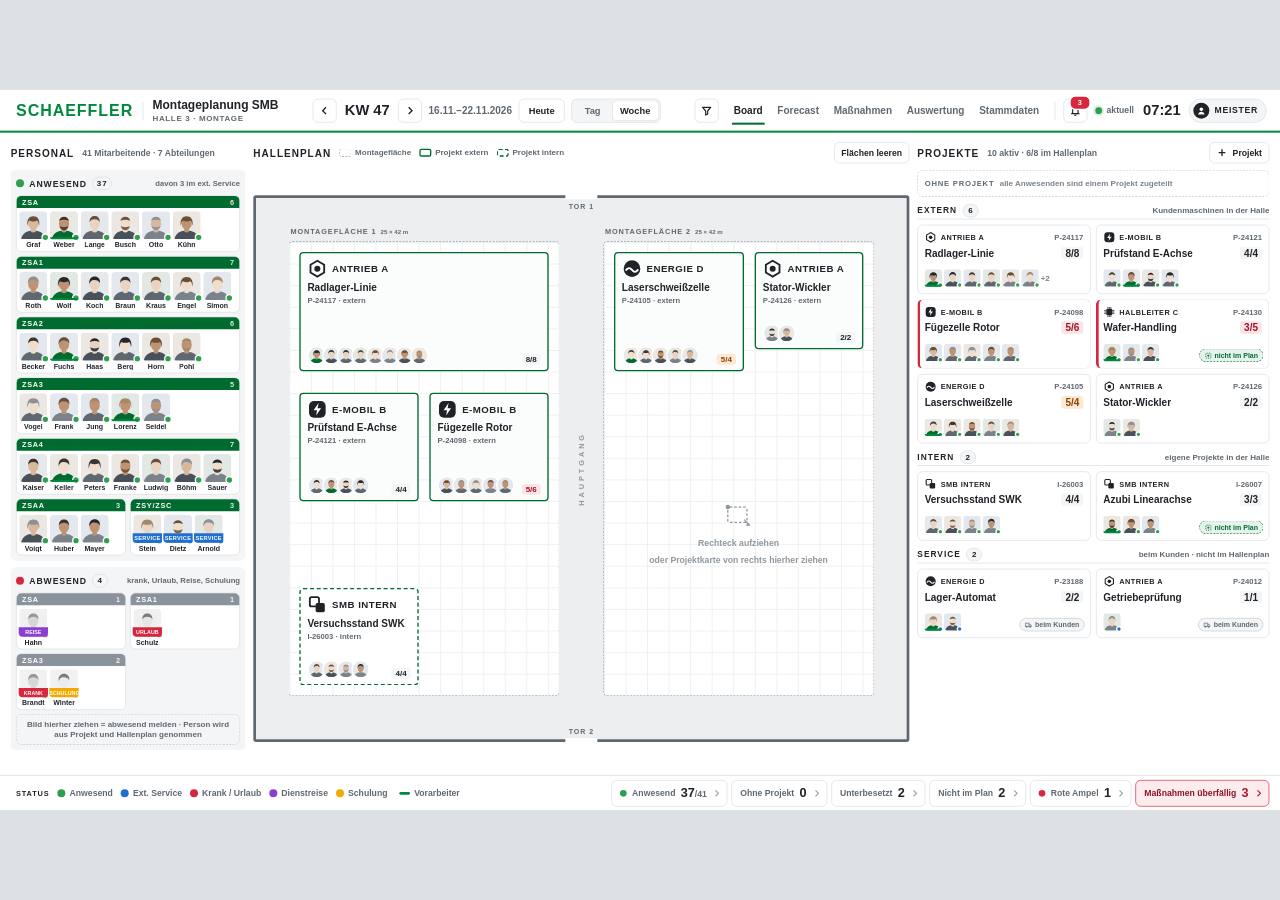
==== commit 6920ad30: "Montageboard: Hallenplan mit Montageflächen, Personalbilder, Projektarten - Mitte: grober Hallenumri" ====
--- a/montageboard/index.html
+++ b/montageboard/index.html
@@ -82,186 +82,161 @@
 .ph{height:36px;flex:none;display:flex;align-items:center;gap:12px;margin-bottom:8px}
 .ph h2{margin:0;font-size:15px;font-weight:700;letter-spacing:.1em;text-transform:uppercase;white-space:nowrap}
 .ph .sub{font-size:13px;font-weight:600;color:var(--text-2);white-space:nowrap}
-.ph .right{margin-left:auto;display:flex;align-items:center;gap:12px}
+.ph .right{margin-left:auto;display:flex;align-items:center;gap:10px}
 .count{min-width:24px;height:20px;padding:0 6px;border-radius:10px;background:var(--surface);border:1px solid var(--line);
   font-size:12px;font-weight:700;display:inline-grid;place-items:center}
-
-/* ---------- Avatare / Status ---------- */
-.av{position:relative;flex:none;width:22px;height:22px;border-radius:50%;background:#E3E6E9;color:var(--text);
-  display:grid;place-items:center;font-size:10px;font-weight:700;letter-spacing:.02em}
-.av.lead{background:var(--green-dk);color:var(--white)}
-.sd{position:absolute;right:-2px;bottom:-2px;width:10px;height:10px;border-radius:50%;border:2px solid var(--white)}
 .st-an{background:var(--st-an)} .st-sc{background:var(--st-sc)} .st-ex{background:var(--st-ex)}
 .st-dr{background:var(--st-dr)} .st-ab{background:var(--st-ab)}
 
+/* ---------- Personenbild (Platzhalter-Foto) ---------- */
+.ph-img{position:relative;flex:none;display:block;border-radius:6px;background-color:var(--surface-2);background-size:cover;background-position:center}
+.ph-img .sd{position:absolute;right:-3px;bottom:-3px;width:12px;height:12px;border-radius:50%;border:2px solid var(--white)}
+.ph-img.lead::after{content:"";position:absolute;left:0;right:0;bottom:0;height:3px;border-radius:0 0 6px 6px;background:var(--green)}
+.av{position:relative;flex:none;width:26px;height:26px;border-radius:50%;background-size:cover;background-position:center;border:2px solid var(--white);box-sizing:content-box}
+
 /* ---------- B2 Personal ---------- */
-.pool-tabs{display:flex;height:36px;width:252px;border:1px solid var(--line);border-radius:var(--r);background:var(--surface);padding:2px;flex:none}
-.pool-tabs button{flex:1;border-radius:6px;font-size:13px;font-weight:700;color:var(--text-2);display:flex;align-items:center;justify-content:center;gap:7px}
-.pool-tabs button.on{background:var(--text);color:var(--white)}
-.pool-tabs button .count{background:transparent;border-color:currentColor;height:18px}
-.pool-tabs button.drop-tab{background:var(--green-lt);color:var(--green-dk);box-shadow:inset 0 0 0 2px var(--green)}
-.pool{background:var(--surface);border-radius:var(--r);padding:8px;flex:1;min-height:0;display:flex;flex-direction:column;gap:6px}
-.grp{border-radius:var(--r);background:var(--white);border:1px solid var(--line)}
-.grp-h{height:18px;padding:0 8px;display:flex;align-items:center;gap:6px;background:var(--green-dk);color:var(--white);
+.pool{flex:1;min-height:0;display:flex;flex-direction:column;gap:10px}
+.sect{border-radius:var(--r);background:var(--surface);padding:8px;display:flex;flex-direction:column;gap:6px;transition:box-shadow .15s}
+.sect-h{height:24px;display:flex;align-items:center;gap:8px;font-size:13px;font-weight:800;letter-spacing:.1em;text-transform:uppercase}
+.sect-h i{width:12px;height:12px;border-radius:50%}
+.sect-h .hint{margin-left:auto;font-size:11.5px;font-weight:600;letter-spacing:0;text-transform:none;color:var(--text-2)}
+.sect.drop-ok{box-shadow:0 0 0 3px var(--green)}
+.sect.ab.drop-ok{box-shadow:0 0 0 3px var(--st-ab)}
+.depts{display:grid;grid-template-columns:repeat(2,minmax(0,1fr));grid-auto-flow:row dense;gap:6px}
+.dept{background:var(--white);border:1px solid var(--line);border-radius:var(--r);min-width:0}
+.dept.full{grid-column:1 / -1}
+.dept-h{height:18px;padding:0 8px;display:flex;align-items:center;justify-content:space-between;background:var(--green-dk);color:var(--white);
   font-size:11px;font-weight:700;letter-spacing:.1em;border-radius:7px 7px 0 0}
-.grp-h b{margin-left:auto;font-weight:600;opacity:.85;letter-spacing:0}
-.grp-h i{width:9px;height:9px;border-radius:50%;box-shadow:0 0 0 1.5px var(--white)}
-.grp.abs .grp-h{background:var(--surface-2);color:var(--text)}
-.grp.abs .grp-h b{opacity:1;color:var(--text-2)}
-.cards{display:grid;grid-template-columns:repeat(3,minmax(0,1fr));gap:4px;padding:3px}
-.grp-empty{font-size:12px;font-weight:600;color:var(--text-2);padding:6px 8px}
-.grp.ne{background:var(--green-lt);border:1.5px solid var(--green)}
-.grp.ne .grp-h{background:transparent;color:var(--green-dk);height:22px;border-radius:0}
-.grp.ne .grp-h b{opacity:1;background:var(--green-dk);color:var(--white);border-radius:9px;padding:0 7px;line-height:18px;font-weight:700}
-.grp.ne .cards{padding-top:0}
-.grp.ne.drop-ok{box-shadow:0 0 0 3px rgba(0,137,61,.35)}
-.grp.flash,.tile.flash{animation:flash 1.4s ease-out 2}
-@keyframes flash{0%,100%{box-shadow:0 0 0 0 rgba(0,137,61,0)}30%{box-shadow:0 0 0 4px rgba(0,137,61,.55)}}
-
-.pcard{position:relative;height:42px;min-width:0;padding:2px 4px 0;border-radius:var(--r);background:var(--white);border:1px solid var(--line);
-  display:grid;grid-template-columns:22px minmax(0,1fr);grid-template-rows:22px 13px;column-gap:4px;row-gap:1px;align-items:center;cursor:grab;touch-action:manipulation}
-.pcard .pn{font-size:14px;font-weight:700;white-space:nowrap;overflow:hidden;text-overflow:ellipsis}
-.qb{grid-column:1 / -1;display:flex;gap:2px;overflow:hidden;white-space:nowrap}
-.qb b{height:12px;padding:0 3px;border-radius:3px;background:var(--surface);border:1px solid var(--line);
-  font-size:8.5px;font-weight:700;letter-spacing:.03em;line-height:10px;color:#3A4148}
-.qb em{font-style:normal;font-size:10.5px;font-weight:600;color:var(--text-2);overflow:hidden;text-overflow:ellipsis;line-height:12px}
-.pcard.ghost{background:transparent;border:1.5px dashed #9AA3AB;cursor:default}
-.pcard.ghost::after{content:"wird gezogen";position:absolute;inset:0;display:grid;place-items:center;font-size:11px;font-weight:600;color:var(--text-2)}
-.selected{border-color:var(--green)!important;animation:pulse 1.6s ease-in-out infinite;z-index:2}
-@keyframes pulse{0%,100%{box-shadow:0 0 0 2px var(--green),0 0 0 3px rgba(0,137,61,.28)}50%{box-shadow:0 0 0 2px var(--green),0 0 0 8px rgba(0,137,61,0)}}
-.lifted{position:absolute;z-index:30;width:108px;transform:rotate(2deg) scale(1.08);box-shadow:0 14px 28px rgba(31,35,40,.28),0 3px 8px rgba(31,35,40,.18);pointer-events:none}
-.touchpoint{position:absolute;z-index:31;width:34px;height:34px;border-radius:50%;background:rgba(31,35,40,.14);border:2px solid rgba(255,255,255,.9);pointer-events:none}
+.dept-h b{font-weight:600;opacity:.85;letter-spacing:0}
+.sect.ab .dept-h{background:#8A939B}
+.phs{display:flex;flex-wrap:wrap;gap:4px;padding:5px 4px 4px}
+.pt{width:42px;display:flex;flex-direction:column;align-items:center;gap:2px;cursor:grab;touch-action:manipulation;border-radius:6px;position:relative}
+.pt .ph-img{width:42px;height:42px}
+.pt .cap{font-size:10.5px;font-weight:700;max-width:46px;white-space:nowrap;overflow:hidden;text-overflow:ellipsis;line-height:12px}
+.pt.abs .ph-img{filter:grayscale(1);opacity:.6}
+.pt .why{position:absolute;left:-1px;right:-1px;top:28px;height:14px;border-radius:0 0 6px 6px;font-size:8px;font-weight:800;letter-spacing:0;
+  color:var(--white);display:grid;place-items:center;text-transform:uppercase}
+.pt .svc{position:absolute;left:-1px;right:-1px;top:28px;height:14px;border-radius:0 0 6px 6px;background:var(--st-ex);font-size:8.5px;font-weight:800;color:var(--white);display:grid;place-items:center;letter-spacing:.04em}
+.pt.sel .ph-img{box-shadow:0 0 0 2px var(--white),0 0 0 4px var(--green)}
+.pt.sel{animation:pulse 1.6s ease-in-out infinite}
+@keyframes pulse{0%,100%{box-shadow:0 0 0 0 rgba(0,137,61,.35)}50%{box-shadow:0 0 0 6px rgba(0,137,61,0)}}
+.dim .pt:not(.hit){opacity:.28}
+.dim .pt.hit .ph-img{box-shadow:0 0 0 2px var(--white),0 0 0 4px var(--green-dk)}
 .dragging{opacity:.35}
+.drop-note{border:1.5px dashed var(--line-2);border-radius:var(--r);padding:8px;font-size:12px;font-weight:600;color:var(--text-2);text-align:center}
 
 /* ---------- B3 Hallenplan ---------- */
 .legend-mini{display:flex;gap:12px;font-size:12px;font-weight:600;color:var(--text-2)}
 .legend-mini span{display:inline-flex;align-items:center;gap:6px;white-space:nowrap}
-.legend-mini i{width:16px;height:12px;border-radius:3px;display:inline-block}
-.sw-mp{background:var(--white);border:1px solid var(--line);box-shadow:inset 0 3px 0 var(--green-dk)}
-.sw-fb{background:var(--green-lt);border:1px solid var(--green-ln)}
-.sw-sf{background:var(--white);border:1.5px dashed var(--green)}
-.sw-in{background:repeating-linear-gradient(45deg,#D5DADE 0 3px,#F4F5F6 3px 6px);border:1px solid var(--line)}
-.sw-vw{background:var(--surface-2);border:1px solid var(--line-2)}
-.layout-hint{font-size:13px;font-weight:600;color:var(--text-2);display:flex;align-items:center;gap:8px;white-space:nowrap}
-.layout-hint b{color:var(--text)}
-
-.hall{flex:1;min-height:0;position:relative;border:2px solid var(--line-2);border-radius:var(--r);background:var(--surface-2);padding:4px;
-  display:grid;grid-template-columns:repeat(24,minmax(0,1fr));grid-template-rows:repeat(16,minmax(0,1fr));gap:4px}
-.aisle-label{position:absolute;font-size:11px;font-weight:700;letter-spacing:.32em;color:#8F989F;white-space:nowrap;pointer-events:none}
-.zone{position:relative;min-width:0;min-height:0;border-radius:var(--r);display:flex;flex-direction:column}
-.zone .zl{font-size:11px;font-weight:700;letter-spacing:.06em;text-transform:uppercase;color:var(--green-dk);hyphens:manual;
-  display:flex;align-items:center;justify-content:space-between;gap:6px;line-height:13px}
-.zone .zl em{font-style:normal;font-weight:600;color:var(--text-2);letter-spacing:0}
-.zone .zinfo{font-size:11px;font-weight:600;color:var(--text-2)}
-.people{display:flex;flex-wrap:wrap;gap:4px;align-content:flex-start}
-.z-mp{background:var(--white);border:1px solid var(--line)}
-.mp-h{height:26px;flex:none;background:var(--green-dk);color:var(--white);border-radius:7px 7px 0 0;padding:0 8px;display:flex;align-items:center;justify-content:space-between}
-.mp-h b{font-size:15px;font-weight:800;letter-spacing:.04em}
-.mp-h > span:last-child{font-size:13px;font-weight:700;display:inline-flex;align-items:center;gap:5px}
-.mp-h svg{width:12px;height:12px;opacity:.85}
-.mp-h .ob{margin-left:6px;margin-right:auto;font-size:10px;font-weight:800;letter-spacing:.08em;text-transform:uppercase;color:#FFD3B0}
-.mp-b{flex:1;min-height:0;padding:5px 4px 4px;display:flex;flex-direction:column;gap:5px;position:relative}
-.mp-proj{display:flex;flex-direction:column;gap:2px;padding:0 2px 5px;border-bottom:1px solid #ECEEF0}
-.mp-proj .l1{display:flex;align-items:center;justify-content:space-between;gap:4px}
-.mp-proj .prj{font-size:11px;font-weight:700;color:var(--text-2)}
-.mp-proj .kn{font-size:14px;font-weight:700;white-space:nowrap;overflow:hidden;text-overflow:ellipsis;line-height:16px}
-.z-mp .people{display:grid;grid-template-columns:1fr 1fr;grid-auto-rows:36px;gap:4px}
-.mp-free{flex:1;display:grid;place-items:center;border:1.5px dashed var(--line);border-radius:6px;color:var(--text-2);font-size:14px;font-weight:600;text-align:center;line-height:1.35}
-.mp-free small{display:block;font-size:11px;font-weight:700;letter-spacing:.08em;text-transform:uppercase;color:var(--text-3)}
-.mp-free .res{display:inline-block;margin-top:4px;font-size:12px;font-weight:700;color:var(--green-dk);background:var(--green-lt);border-radius:4px;padding:1px 6px}
-.more{height:36px;border-radius:6px;background:var(--surface);border:1px solid var(--line);display:grid;place-items:center;font-size:14px;font-weight:700;color:var(--text-2)}
-.slot{height:36px;border-radius:6px;border:1.5px dashed var(--green);background:rgba(0,137,61,.06)}
-.z-fb{background:var(--green-lt);border:1px solid var(--green-ln);padding:6px 8px;gap:5px}
-.z-sf{background:var(--white);border:1.5px dashed var(--green);padding:6px 8px;gap:5px}
-.z-in{background:repeating-linear-gradient(45deg,#DDE1E4 0 6px,#F4F5F6 6px 12px);border:1px solid var(--line);padding:6px 8px;justify-content:center;align-items:center}
-.z-in .zl{color:var(--text-2);letter-spacing:.1em}
-.zone.row1{flex-direction:row;align-items:center;gap:10px;padding-top:0;padding-bottom:0}
-.zone.row1 .zl{flex:none}
-.zone.row1 .people{flex-wrap:nowrap}
-.mcard{position:relative;height:36px;min-width:60px;padding:0 4px 0 6px;border-radius:6px;background:var(--white);border:1px solid var(--line);
-  display:flex;align-items:center;gap:5px;cursor:grab;touch-action:manipulation}
-.mcard .md{flex:none;width:10px;height:10px;border-radius:50%}
-.mcard .mn{font-size:13px;font-weight:700;white-space:nowrap;overflow:hidden;text-overflow:ellipsis;min-width:0}
-.z-mp .mcard{min-width:0}
-.zone:not(.z-mp) .mcard{width:92px}
-.mcard.fresh{animation:fresh 2.4s ease-out 1}
-@keyframes fresh{0%{background:#CFE9D9}100%{background:var(--white)}}
-.mcard.fresh::before{content:"";position:absolute;left:-1px;top:-1px;bottom:-1px;width:3px;border-radius:6px 0 0 6px;background:var(--green)}
-.drop-ok{border-color:var(--green)!important;box-shadow:0 0 0 2px var(--green),0 0 0 6px rgba(0,137,61,.18),0 0 22px rgba(0,137,61,.45);z-index:5}
-.drop-over{border-color:var(--warn)!important;box-shadow:0 0 0 2px var(--warn),0 0 18px rgba(232,113,10,.45);z-index:5}
-.drop-hint{position:absolute;left:50%;top:-30px;transform:translateX(-50%);z-index:6;height:22px;padding:0 9px;border-radius:11px;background:var(--green);color:var(--white);
-  font-size:11px;font-weight:700;letter-spacing:.04em;display:flex;align-items:center;white-space:nowrap}
-.over{border-color:var(--warn)!important;box-shadow:0 0 0 2px var(--warn);z-index:4}
-.over .mp-h svg{display:none}
-.over .mp-h > span:last-child{background:var(--warn);color:var(--text);border-radius:4px;padding:1px 6px}
-
-/* Layout-Modus */
-.hall .cell{border:1px dashed #CDD2D6;border-radius:3px;pointer-events:none}
-.hall.layout .zone{cursor:move;touch-action:none;z-index:2}
-.hall.layout .zone.moving{box-shadow:0 10px 24px rgba(31,35,40,.25);z-index:20;opacity:.95}
-.hall.layout .zone.collide{outline:3px solid var(--st-ab);outline-offset:1px}
-.rz{position:absolute;right:-1px;bottom:-1px;width:22px;height:22px;border-radius:0 0 8px 0;cursor:nwse-resize;z-index:3;
-  background:linear-gradient(135deg,transparent 50%,var(--green-dk) 50%)}
-.grip{position:absolute;right:6px;top:5px;width:16px;height:16px;color:var(--text-2);opacity:.8}
-.fp{position:absolute;left:50%;top:52%;transform:translate(-50%,-50%);border:2px solid var(--text-2);border-radius:4px;
-  background:repeating-linear-gradient(135deg,rgba(95,104,112,.10) 0 6px,rgba(95,104,112,.02) 6px 12px);display:grid;place-items:center;text-align:center;
-  font-size:11px;font-weight:700;color:var(--text);line-height:1.3;padding:2px}
-.fp small{display:block;font-size:10px;font-weight:600;color:var(--text-2)}
-.fp.res{border-style:dashed;border-color:var(--green)}
-.dim-lbl{font-size:10.5px;font-weight:600;color:var(--text-2)}
-.hall.layout .zl{padding-right:18px}
-
-/* ---------- B4 Projekte ---------- */
+.legend-mini i{width:18px;height:12px;border-radius:3px;display:inline-block}
+.sw-ex{background:var(--white);border:2px solid var(--green-dk)}
+.sw-in{background:var(--white);border:2px dashed var(--green-dk)}
+.sw-fl{background:var(--white);border:1.5px dashed #9AA3AB}
+.mapwrap{flex:1;min-height:0;display:flex;align-items:center;justify-content:center}
+.map{position:relative;width:100%;aspect-ratio:6/5;max-height:100%;background:var(--surface-2);border:4px solid #5F6870;border-radius:4px;touch-action:none}
+.gate{position:absolute;height:8px;background:var(--white);z-index:2}
+.gate-l{position:absolute;font-size:10.5px;font-weight:700;letter-spacing:.14em;color:var(--text-2);transform:translateX(-50%);white-space:nowrap}
+.aisle{position:absolute;display:grid;place-items:center;pointer-events:none}
+.aisle span{writing-mode:vertical-rl;transform:rotate(180deg);font-size:11px;font-weight:700;letter-spacing:.4em;color:#8F989F}
+.fl{position:absolute;background-color:var(--white);border:1.5px dashed #9AA3AB;border-radius:6px;cursor:crosshair}
+.fl-l{position:absolute;left:2px;top:-22px;font-size:11px;font-weight:800;letter-spacing:.12em;color:var(--text-2);pointer-events:none;text-transform:uppercase}
+.fl-l small{font-weight:600;letter-spacing:0;text-transform:none;margin-left:6px}
+.fl-hint{position:absolute;display:flex;flex-direction:column;align-items:center;justify-content:center;gap:8px;color:#8F989F;font-size:13px;font-weight:700;text-align:center;pointer-events:none;line-height:1.35}
+.fl-hint svg{width:46px;height:46px}
+.fl.drop-ok{border-color:var(--green);box-shadow:inset 0 0 0 2px var(--green)}
+.ghost{position:absolute;border:2px dashed var(--green-dk);background:rgba(0,137,61,.10);border-radius:6px;z-index:8;pointer-events:none;display:grid;place-items:center;
+  font-size:13px;font-weight:800;color:var(--green-dk)}
+.ghost.bad{border-color:var(--st-ab);background:rgba(215,38,61,.08);color:#B3182C}
+.pr{position:absolute;z-index:4;background:#FBFDFC;border:2px solid var(--green-dk);border-radius:6px;padding:8px 10px;display:flex;flex-direction:column;gap:4px;
+  overflow:hidden;cursor:move;min-width:0}
+.pr.in{border-style:dashed;background:var(--white)}
+.pr .co{display:flex;align-items:center;gap:7px;min-width:0}
+.pr .co .mk{width:30px;height:30px;flex:none}
+.pr .co b{font-size:14.5px;font-weight:800;letter-spacing:.05em;white-space:nowrap;overflow:hidden;text-overflow:ellipsis}
+.pr .nr2{font-size:11.5px;font-weight:600;color:var(--text-2);white-space:nowrap;overflow:hidden;text-overflow:ellipsis}
+.pr .pn{font-size:15px;font-weight:700;line-height:18px;white-space:nowrap;overflow:hidden;text-overflow:ellipsis}
+.pr .ft{margin-top:auto;display:flex;align-items:flex-end;justify-content:space-between;gap:6px;min-width:0}
+.pr .cnt{font-size:12px;font-weight:800;white-space:nowrap;padding:1px 6px;border-radius:4px;background:var(--surface)}
+.pr .cnt.under{background:#FBE3E6;color:#9E1528}
+.pr .cnt.over{background:#FDE8D4;color:#8A4200}
+.pr .dim-m{position:absolute;left:8px;bottom:-1px;font-size:10.5px;font-weight:700;color:var(--green-dk);background:var(--green-lt);padding:0 5px;border-radius:4px 4px 0 0;display:none}
+.pr.sel{box-shadow:0 0 0 3px rgba(0,137,61,.35),0 10px 22px rgba(31,35,40,.18);z-index:6}
+.pr.sel .dim-m{display:block}
+.pr.bad{border-color:var(--st-ab)!important;box-shadow:0 0 0 3px rgba(215,38,61,.3)}
+.pr.drop-ok{box-shadow:0 0 0 3px var(--green),0 0 18px rgba(0,137,61,.45);z-index:6}
+.pr.focus{box-shadow:0 0 0 3px var(--green),0 0 0 7px rgba(0,137,61,.18)}
+.pr .rz{position:absolute;right:0;bottom:0;width:22px;height:22px;cursor:nwse-resize;background:linear-gradient(135deg,transparent 50%,var(--green-dk) 50%);display:none}
+.pr .del{position:absolute;right:4px;top:4px;width:30px;height:30px;border-radius:6px;background:var(--white);border:1px solid var(--line);display:none;place-items:center;color:var(--text-2)}
+.pr .del svg{width:14px;height:14px}
+.pr.sel .rz{display:block} .pr.sel .del{display:grid}
+.stk{display:flex;padding-left:6px;min-width:0;overflow:hidden}
+.stk .av{margin-left:-6px;width:24px;height:24px}
+.stk .more{margin-left:-4px;height:24px;min-width:28px;padding:0 5px;border-radius:12px;background:var(--surface);border:2px solid var(--white);font-size:11px;font-weight:800;color:var(--text-2);display:grid;place-items:center}
+
+/* ---------- B4 Projektarten ---------- */
 .proj{flex:1;min-height:0;display:flex;flex-direction:column;gap:10px}
+.sec{display:flex;flex-direction:column;gap:8px}
 .sec-h{height:24px;flex:none;display:flex;align-items:center;gap:8px;border-bottom:1px solid var(--line);padding-bottom:2px}
-.sec-h h3{margin:0;font-size:12px;font-weight:700;letter-spacing:.12em;text-transform:uppercase}
+.sec-h h3{margin:0;font-size:12.5px;font-weight:800;letter-spacing:.12em;text-transform:uppercase}
 .sec-h .hint{margin-left:auto;font-size:12px;font-weight:600;color:var(--text-2)}
-.sec{display:flex;flex-direction:column;gap:8px}
-.tiles{display:grid;grid-template-columns:repeat(2,minmax(0,1fr));gap:8px}
-.tile{position:relative;height:150px;padding:10px;border-radius:var(--r);border:1px solid var(--line);background:var(--white);
-  display:grid;grid-template-rows:36px 22px 22px 26px;row-gap:8px;min-width:0;cursor:pointer}
-.tile.under{border-left:4px solid var(--st-ab);padding-left:7px}
-.t-top{display:flex;justify-content:space-between;gap:8px;min-width:0}
-.t-top > div:first-child{min-width:0}
-.t-top .nm{font-size:15px;font-weight:700;line-height:18px;white-space:nowrap;overflow:hidden;text-overflow:ellipsis}
-.t-top .nr{font-size:12px;font-weight:600;color:var(--text-2);line-height:16px;white-space:nowrap;overflow:hidden;text-overflow:ellipsis}
-.t-top .nr b{color:var(--text);font-weight:700}
-.t-top .rt{display:flex;flex-direction:column;align-items:flex-end;gap:3px;flex:none}
-.badge-under{height:16px;padding:0 6px;border-radius:4px;background:var(--st-ab);color:var(--white);font-size:10px;font-weight:700;letter-spacing:.06em;display:flex;align-items:center;text-transform:uppercase}
-.t-row{display:flex;align-items:center;justify-content:space-between;gap:8px;min-width:0}
-.t-row .l{display:flex;align-items:center;gap:6px;min-width:0}
+.cards{display:grid;grid-template-columns:repeat(2,minmax(0,1fr));gap:8px}
+.pc{position:relative;height:104px;padding:9px 10px;border-radius:var(--r);border:1px solid var(--line);background:var(--white);display:flex;flex-direction:column;gap:5px;min-width:0;cursor:grab}
+.pc.under{border-left:4px solid var(--st-ab);padding-left:7px}
+.pc.focus{border-color:var(--green);box-shadow:0 0 0 2px var(--green)}
+.pc.drop-ok{border-color:var(--green);box-shadow:0 0 0 3px var(--green),0 0 16px rgba(0,137,61,.35)}
+.pc .co{display:flex;align-items:center;gap:6px;min-width:0}
+.pc .co .mk{width:18px;height:18px;flex:none}
+.pc .co b{font-size:11px;font-weight:800;letter-spacing:.06em;white-space:nowrap;overflow:hidden;text-overflow:ellipsis}
+.pc .co .nr{margin-left:auto;font-size:11.5px;font-weight:700;color:var(--text-2);white-space:nowrap}
+.pc .pn{display:flex;align-items:center;justify-content:space-between;gap:6px;min-width:0}
+.pc .pn span{font-size:15px;font-weight:700;white-space:nowrap;overflow:hidden;text-overflow:ellipsis}
+.cnt{font-size:12px;font-weight:800;white-space:nowrap;padding:1px 6px;border-radius:4px;background:var(--surface)}
+.cnt.under{background:#FBE3E6;color:#9E1528}
+.cnt.over{background:#FDE8D4;color:#8A4200}
+.pc .ppl{margin-top:auto;display:flex;align-items:center;gap:3px;min-height:28px}
+.pc .ppl .ph-img{width:26px;height:26px;border-radius:5px;cursor:grab}
+.pc .ppl .ph-img .sd{width:9px;height:9px;right:-2px;bottom:-2px}
+.pc .ppl .none{font-size:12px;font-weight:600;color:var(--text-3)}
+.pc .tag{position:absolute;right:8px;bottom:9px;height:20px;padding:0 7px;border-radius:10px;font-size:10.5px;font-weight:700;display:inline-flex;align-items:center;gap:4px;white-space:nowrap}
+.tag.plan{border:1.5px dashed var(--green-dk);color:var(--green-dk);background:var(--green-lt)}
+.tag.kunde{border:1px solid var(--line-2);color:var(--text-2);background:var(--surface)}
+.tag svg{width:11px;height:11px}
+.ohne{border:1.5px dashed var(--line-2);border-radius:var(--r);min-height:40px;padding:6px 10px;display:flex;align-items:center;gap:8px;flex:none}
+.ohne.has{border-color:var(--warn);background:#FFF6EE}
+.ohne .l{font-size:11.5px;font-weight:800;letter-spacing:.1em;text-transform:uppercase;color:var(--text-2);white-space:nowrap}
+.ohne .ph-img{width:28px;height:28px;cursor:grab}
+.ohne .t{font-size:12px;font-weight:600;color:var(--text-3)}
+.ohne.drop-ok{border-color:var(--green);background:var(--green-lt)}
+.flash{animation:flash 1.4s ease-out 2}
+@keyframes flash{0%,100%{box-shadow:0 0 0 0 rgba(0,137,61,0)}30%{box-shadow:0 0 0 4px rgba(0,137,61,.55)}}
+
+/* Logo-Wortmarken (fiktiv) */
+.logo{flex:none;font-size:10px;line-height:14px;color:var(--text);white-space:nowrap}
+.mk{display:inline-block;color:var(--text)}
+.mk svg{width:100%;height:100%;display:block}
+
+/* Pop-up: Projektliste beim Platzieren */
+.plist{display:flex;flex-direction:column;gap:6px;max-height:430px;overflow:auto}
+.plist button{min-height:48px;padding:6px 10px;border-radius:var(--r);border:1px solid var(--line);background:var(--white);display:flex;align-items:center;gap:10px;text-align:left}
+.plist button:hover{border-color:var(--green)}
+.plist .mk{width:26px;height:26px}
+.plist .tx{display:flex;flex-direction:column;min-width:0}
+.plist .tx b{font-size:14px;font-weight:700}
+.plist .tx span{font-size:11.5px;font-weight:600;color:var(--text-2)}
+.plist .st{margin-left:auto;font-size:10.5px;font-weight:700;padding:2px 7px;border-radius:9px;white-space:nowrap}
+.plist .st.neu{background:var(--green-lt);color:var(--green-dk);border:1px dashed var(--green-dk)}
+.plist .st.mv{background:var(--surface);color:var(--text-2);border:1px solid var(--line)}
+
+/* gemeinsam genutzt (Forecast, Pop-up) */
 .phase{height:22px;padding:0 8px;border-radius:4px;background:var(--surface);border:1px solid var(--line);display:inline-flex;align-items:center;gap:6px;
   font-size:11px;font-weight:700;letter-spacing:.04em;text-transform:uppercase;white-space:nowrap}
 .phase i{width:8px;height:8px;border-radius:2px}
-.dl{height:20px;padding:0 6px;border-radius:4px;font-size:11px;font-weight:800;display:inline-flex;align-items:center;gap:3px;white-space:nowrap}
-.dl.y{background:#FCF1CC;color:#6B4E00;border:1px solid #E9C65A}
-.dl.r{background:#FBE3E6;color:#9E1528;border:1px solid #E9A3AC}
 .qcd{display:flex;gap:4px}
 .qcd span{width:22px;height:22px;border-radius:50%;display:grid;place-items:center;font-size:11px;font-weight:800;color:var(--text)}
 .qcd .g{background:var(--amp-g)} .qcd .y{background:var(--amp-y)} .qcd .r{background:var(--amp-r);color:var(--white)}
-.dates{font-size:12.5px;font-weight:600;color:var(--text-2);white-space:nowrap}
-.dates b{color:var(--text);font-weight:700}
-.dates b.crit{color:#B3182C}
-.stack{display:flex;padding-left:6px}
-.stack .av{width:20px;height:20px;margin-left:-6px;border:2px solid var(--white);font-size:9px;box-sizing:content-box}
-.stack .av.plus{background:var(--surface);color:var(--text-2);font-size:10px}
-.stack .none{font-size:12px;color:var(--text-2);font-weight:600}
-.bars{display:grid;grid-template-columns:repeat(2,minmax(0,1fr));gap:12px;min-width:0}
-.bar .bl{display:flex;justify-content:space-between;gap:6px;font-size:11px;font-weight:600;color:var(--text-2);line-height:14px;margin-bottom:4px;white-space:nowrap}
-.bar .bl b{color:var(--text);font-weight:700;font-size:12px}
-.bar .bl .late{color:#8A5A00;font-weight:700}
-.bar .bl .sm{font-size:10.5px}
 .track{position:relative;height:8px;border-radius:4px;background:#E6E8EA}
 .track > i{position:absolute;left:0;top:0;bottom:0;border-radius:4px}
-.track .tick{position:absolute;top:-3px;bottom:-3px;width:2px;margin-left:-1px;background:var(--text);border-radius:1px}
 .f-g{background:var(--amp-g)} .f-y{background:var(--amp-y)} .f-r{background:var(--amp-r)} .f-n{background:var(--text-2)}
-.logo{flex:none;font-size:10px;line-height:14px;color:var(--text);white-space:nowrap}
-.logo-a{font-weight:800;font-style:italic;letter-spacing:.02em;font-size:11px}
-.logo-a::before{content:"";display:inline-block;width:8px;height:8px;background:var(--text);transform:skewX(-14deg);margin-right:4px}
-.logo-b{font-weight:700;letter-spacing:.02em;border:1.5px solid var(--text);border-radius:8px;padding:0 5px;line-height:12px}
-.logo-c{font-weight:600;letter-spacing:.1em;font-size:9px;border-top:1.5px solid var(--text);border-bottom:1.5px solid var(--text);line-height:11px}
-.logo-d{font-weight:800;letter-spacing:.06em;background:var(--text);color:var(--white);padding:0 5px;border-radius:2px}
-.logo-i{font-weight:700;letter-spacing:.1em;color:var(--text-2);border:1px dashed #8C959D;padding:0 4px;border-radius:3px;font-size:9.5px;line-height:12px}
 
 /* ---------- B5 Fußleiste ---------- */
 .ftr{display:flex;align-items:center;gap:14px;padding:0 16px 0 24px;border-top:1px solid var(--line);background:var(--white)}
@@ -452,7 +427,7 @@
 
 /* Tabellenziffern nur für Zahlen – Namen und Wortmarken proportional */
 .kn,.t-top .nm,.logo,.pn,.mn,.zl,.app-title,.fc-p .nm,.pop-h .nm,.einsatz .nm2,.preview .nm{font-variant-numeric:normal}
-@media (prefers-reduced-motion:reduce){.selected,.mcard.fresh,.grp.flash,.tile.flash{animation:none}}
+@media (prefers-reduced-motion:reduce){.pt.sel,.flash{animation:none}}
 </style>
 </head>
 <body>
@@ -475,7 +450,7 @@
       <div class="seg" data-seg><button>Tag</button><button class="on">Woche</button></div>
     </div>
     <div class="hdr-right">
-      <button class="icon-btn" data-tip="Filter: Team, Qualifikation, Projektklasse" aria-label="Filter"><svg viewBox="0 0 16 16" fill="none" stroke="currentColor" stroke-width="1.8" stroke-linejoin="round"><path d="M2 3h12l-4.5 5.5V13l-3 1.5V8.5z"/></svg></button>
+      <button class="icon-btn" data-tip="Filter: Abteilung, Qualifikation, Projektart" aria-label="Filter"><svg viewBox="0 0 16 16" fill="none" stroke="currentColor" stroke-width="1.8" stroke-linejoin="round"><path d="M2 3h12l-4.5 5.5V13l-3 1.5V8.5z"/></svg></button>
       <nav class="tabs" id="tabs">
         <button class="on" data-view="board">Board</button><button data-view="forecast">Forecast</button><button data-view="massn">Maßnahmen</button><button data-view="auswertung">Auswertung</button><button data-view="stamm">Stammdaten</button>
       </nav>
@@ -490,40 +465,32 @@
   <div class="views">
     <!-- ============================== BOARD ============================== -->
     <main class="view main" id="v-board">
+      <!-- links: Personal nach Anwesenheit und Abteilung -->
       <section class="panel">
-        <div class="ph"><h2>Personal</h2>
-          <div class="right pool-tabs" id="poolTabs">
-            <button class="on" data-v="an">Anwesend <span class="count" id="nAn">34</span></button>
-            <button data-v="abs">Abwesend <span class="count" id="nAbs">7</span></button>
-          </div>
-        </div>
+        <div class="ph"><h2>Personal</h2><span class="sub" id="poolSub"></span></div>
         <div class="pool" id="pool"></div>
       </section>
 
+      <!-- Mitte: grober Hallenplan mit zwei Montageflächen -->
       <section class="panel">
         <div class="ph">
           <h2>Hallenplan</h2>
-          <div class="legend-mini" id="hallLegend">
-            <span><i class="sw-mp"></i>Montageplatz</span><span><i class="sw-fb"></i>Funktionsbereich</span>
-            <span><i class="sw-sf"></i>Sonderfläche</span><span><i class="sw-in"></i>Infrastruktur</span><span><i class="sw-vw"></i>Verkehrsweg</span>
+          <div class="legend-mini">
+            <span><i class="sw-fl"></i>Montagefläche</span><span><i class="sw-ex"></i>Projekt extern</span><span><i class="sw-in"></i>Projekt intern</span>
           </div>
-          <div class="layout-hint" id="layoutHint" hidden>Zone ziehen = <b>verschieben</b> · Ecke = <b>Größe</b> · 1 Raster = 2 × 2 m</div>
-          <div class="right">
-            <span id="layoutBtns" hidden><button class="btn sm ghost" id="lyCancel">Verwerfen</button> <button class="btn sm pri" id="lySave">Übernehmen</button></span>
-            <div class="seg" id="hallMode"><button class="on" data-m="bel">Belegung</button><button data-m="lay">Layout</button></div>
-          </div>
+          <div class="right"><button class="btn sm" id="clearPlan" data-tip="Alle Projekte von den Flächen nehmen (rückgängig möglich)">Flächen leeren</button></div>
         </div>
-        <div class="hall" id="hall"></div>
+        <div class="mapwrap"><div class="map" id="map"></div></div>
       </section>
 
+      <!-- rechts: Projektarten mit zugeteilten Personen -->
       <section class="panel">
-        <div class="ph"><h2>Projekte</h2><span class="sub" id="projSub">10 aktiv</span>
+        <div class="ph"><h2>Projekte</h2><span class="sub" id="projSub"></span>
           <div class="right"><button class="btn sm" id="newProj"><svg viewBox="0 0 16 16" fill="none" stroke="currentColor" stroke-width="2"><path d="M8 3v10M3 8h10"/></svg>Projekt</button></div></div>
         <div class="proj" id="proj"></div>
       </section>
     </main>
 
-    <!-- ============================== FORECAST / AUSWERTUNG ============================== -->
     <section class="view vpad" id="v-forecast" hidden></section>
     <section class="view vpad" id="v-auswertung" hidden></section>
   </div>
@@ -532,17 +499,16 @@
   <footer class="ftr">
     <div class="lg">
       <span class="t">Status</span>
-      <span><i class="st-an"></i>Anwesend</span><span><i class="st-ab"></i>Abwesend</span><span><i class="st-ex"></i>Ext. Service</span>
+      <span><i class="st-an"></i>Anwesend</span><span><i class="st-ex"></i>Ext. Service</span><span><i class="st-ab"></i>Krank / Urlaub</span>
       <span><i class="st-dr"></i>Dienstreise</span><span><i class="st-sc"></i>Schulung</span>
+      <span style="margin-left:6px"><i style="width:16px;height:4px;border-radius:2px;background:var(--green)"></i>Vorarbeiter</span>
     </div>
-    <span class="vsep"></span>
-    <div class="lg"><span class="t">Ampel</span><span><b class="amp">Q</b>Qualität</span><span><b class="amp">C</b>Kosten</span><span><b class="amp">D</b>Liefertreue</span></div>
     <div class="kpis" id="kpis"></div>
   </footer>
 
-  <div class="snack" id="snack" role="status">
+  <div class="snack hide" id="snack" role="status">
     <span class="ok" id="snackIc"><svg viewBox="0 0 16 16" fill="none" stroke="#fff" stroke-width="2.4"><path d="m3.5 8.5 3 3 6-7"/></svg></span>
-    <span class="msg" id="snackMsg"><b>M. Becker</b> → A2 eingeteilt <span class="mail">· ✉ Mitarbeiter informiert</span></span>
+    <span class="msg" id="snackMsg"></span>
     <span class="div"></span>
     <button class="undo" id="undo"><svg viewBox="0 0 16 16" fill="none" stroke="currentColor" stroke-width="2"><path d="M4 6h6a3.5 3.5 0 0 1 0 7H7"/><path d="M6.5 3 3.5 6l3 3"/></svg>RÜCKGÄNGIG</button>
     <span class="timer"></span>
@@ -557,47 +523,49 @@
 <script>
 /* =============================================================================
    DATENMODELL – entspricht den späteren Tabellen der Datenbank
-   (MITARBEITER, BEREICHE, PROJEKTE, ZUTEILUNG, MELDUNGEN). Alles fiktiv.
-   Status: an = anwesend · ab = abwesend (krank/Urlaub) · ex = externer Service
-           dr = Dienstreise · sc = Schulung
+   MITARBEITER · PROJEKTE · ZUTEILUNG (Person → Projekt) · PLAN (Projekt → Rechteck
+   auf einer Montagefläche) · MELDUNGEN. Alle Daten fiktiv.
+   Status: an = anwesend (Halle) · ex = externer Service (anwesend, beim Kunden)
+           ab = abwesend krank/Urlaub · dr = Dienstreise · sc = Schulung
    ============================================================================= */
 const HEUTE = new Date(2026,10,18);           // Mi 18.11.2026, KW 47
 const STUNDENSATZ = 85;                       // €/h für den Kostenforecast
 const STATUS = {
-  an:{l:'Anwesend', c:'st-an'}, ab:{l:'Abwesend', c:'st-ab'}, ex:{l:'Ext. Service', c:'st-ex', lang:'Externer Service'},
-  dr:{l:'Dienstreise', c:'st-dr'}, sc:{l:'Schulung', c:'st-sc'}
+  an:{l:'Anwesend', c:'st-an'}, ex:{l:'Ext. Service', c:'st-ex', lang:'Externer Service'},
+  ab:{l:'Abwesend', c:'st-ab'}, dr:{l:'Dienstreise', c:'st-dr'}, sc:{l:'Schulung', c:'st-sc'}
 };
+const TEAMS = ['ZSA','ZSA1','ZSA2','ZSA3','ZSA4','ZSAA','ZSY/ZSC'];
 
 const MITARBEITER = [
-  {id:'vogel',  n:'J. Vogel',  t:'ZSA3', s:'an', q:['MECH','KRAN'], vorh:'A3'},
-  {id:'kaiser', n:'C. Kaiser', t:'ZSA4', s:'an', q:['ELEK','IBN'], vorh:'B2'},
-  {id:'roth',   n:'N. Roth',   t:'ZSA1', s:'an', q:['MECH'], vorh:'B1'},
-  {id:'graf',   n:'E. Graf',   t:'ZSA',  s:'an', q:['SCHW','MECH'], vorh:'ktf'},
+  {id:'graf',   n:'E. Graf',   t:'ZSA',  s:'an', q:['SCHW','MECH']},
   {id:'weber',  n:'T. Weber',  t:'ZSA',  s:'an', q:['MECH','ELEK','IBN'], lead:1},
   {id:'lange',  n:'S. Lange',  t:'ZSA',  s:'an', q:['MECH']},
-  {id:'hahn',   n:'D. Hahn',   t:'ZSA',  s:'dr', q:['IBN','ELEK'], bis:'20.11.', grund:'Abnahme-Vorbereitung P-24012', vorh:'ibn'},
+  {id:'hahn',   n:'D. Hahn',   t:'ZSA',  s:'dr', q:['IBN','ELEK'], bis:'20.11.', vorh:'P-24105'},
   {id:'busch',  n:'K. Busch',  t:'ZSA',  s:'an', q:['MECH']},
   {id:'otto',   n:'F. Otto',   t:'ZSA',  s:'an', q:['MECH','SCHW']},
   {id:'kuehn',  n:'R. Kühn',   t:'ZSA',  s:'an', q:['MECH']},
+  {id:'roth',   n:'N. Roth',   t:'ZSA1', s:'an', q:['MECH']},
   {id:'wolf',   n:'A. Wolf',   t:'ZSA1', s:'an', q:['MECH','KRAN','IBN'], lead:1},
   {id:'koch',   n:'J. Koch',   t:'ZSA1', s:'an', q:['MECH']},
   {id:'braun',  n:'L. Braun',  t:'ZSA1', s:'an', q:['ELEK']},
   {id:'kraus',  n:'P. Kraus',  t:'ZSA1', s:'an', q:['MECH','KRAN']},
   {id:'engel',  n:'M. Engel',  t:'ZSA1', s:'an', q:['MECH']},
   {id:'simon',  n:'B. Simon',  t:'ZSA1', s:'an', q:['ELEK','IBN']},
-  {id:'schulz', n:'H. Schulz', t:'ZSA1', s:'ab', q:['MECH','KRAN'], grund:'Urlaub', bis:'20.11.'},
-  {id:'becker', n:'M. Becker', t:'ZSA2', s:'an', q:['MECH','ELEK'], vorh:'ktf'},
+  {id:'schulz', n:'H. Schulz', t:'ZSA1', s:'ab', q:['MECH','KRAN'], grund:'Urlaub', bis:'20.11.', vorh:'P-24117'},
+  {id:'becker', n:'M. Becker', t:'ZSA2', s:'an', q:['MECH','ELEK']},
   {id:'fuchs',  n:'O. Fuchs',  t:'ZSA2', s:'an', q:['MECH','IBN'], lead:1},
   {id:'haas',   n:'G. Haas',   t:'ZSA2', s:'an', q:['ELEK']},
   {id:'berg',   n:'I. Berg',   t:'ZSA2', s:'an', q:['MECH']},
   {id:'horn',   n:'U. Horn',   t:'ZSA2', s:'an', q:['MECH','SCHW']},
   {id:'pohl',   n:'V. Pohl',   t:'ZSA2', s:'an', q:['MECH']},
+  {id:'vogel',  n:'J. Vogel',  t:'ZSA3', s:'an', q:['MECH','KRAN']},
   {id:'frank',  n:'H. Frank',  t:'ZSA3', s:'an', q:['IBN','ELEK']},
   {id:'jung',   n:'W. Jung',   t:'ZSA3', s:'an', q:['MECH']},
   {id:'lorenz', n:'S. Lorenz', t:'ZSA3', s:'an', q:['MECH','KRAN','IBN'], lead:1},
   {id:'seidel', n:'A. Seidel', t:'ZSA3', s:'an', q:['ELEK']},
-  {id:'brandt', n:'K. Brandt', t:'ZSA3', s:'ab', q:['MECH'], grund:'Krank', seit:'18.11.', vorh:'A4'},
-  {id:'winter', n:'T. Winter', t:'ZSA3', s:'sc', q:['ELEK','IBN'], bis:'19.11.', grund:'SPS-Lehrgang', vorh:'A3'},
+  {id:'brandt', n:'K. Brandt', t:'ZSA3', s:'ab', q:['MECH'], grund:'Krank', seit:'18.11.', vorh:'P-24130'},
+  {id:'winter', n:'T. Winter', t:'ZSA3', s:'sc', q:['ELEK','IBN'], bis:'19.11.', vorh:'P-24098'},
+  {id:'kaiser', n:'C. Kaiser', t:'ZSA4', s:'an', q:['ELEK','IBN']},
   {id:'keller', n:'R. Keller', t:'ZSA4', s:'an', q:['MECH','SCHW'], lead:1},
   {id:'peters', n:'J. Peters', t:'ZSA4', s:'an', q:['MECH']},
   {id:'franke', n:'D. Franke', t:'ZSA4', s:'an', q:['ELEK']},
@@ -612,102 +580,98 @@
   {id:'arnold', n:'M. Arnold', t:'ZSY/ZSC', s:'ex', q:['IBN','MECH'], bis:'04.12.'},
 ];
 const byId = Object.fromEntries(MITARBEITER.map(p=>[p.id,p]));
-const TEAMS = ['ZSA','ZSA1','ZSA2','ZSA3','ZSA4','ZSAA','ZSY/ZSC'];
-
-/* BEREICHE – Hallenraster 24×16, x/y 0-basiert, 1 Raster = 2 × 2 m, m = Maschinen-Grundriss */
-const BEREICHE = [
-  {id:'A1',x:1, y:1,w:4,h:3,t:'mp',cap:6, m:{n:'Radlager-Linie M1',b:6.5,t:4.5}},
-  {id:'A2',x:5, y:1,w:4,h:3,t:'mp',cap:6, m:{n:'Prüfstand E-Achse',b:5.0,t:3.5}},
-  {id:'A3',x:9, y:1,w:4,h:3,t:'mp',cap:6, m:{n:'Fügezelle Rotor',b:5.5,t:4.0}},
-  {id:'A4',x:13,y:1,w:4,h:3,t:'mp',cap:6, m:{n:'Wafer-Handling',b:4.0,t:3.0}},
-  {id:'B1',x:1, y:4,w:4,h:3,t:'mp',cap:6, m:{n:'Radlager-Linie M2',b:6.5,t:4.5}},
-  {id:'B2',x:5, y:4,w:4,h:3,t:'mp',cap:4, m:{n:'Laserschweißzelle',b:6.0,t:5.0}},
-  {id:'B3',x:9, y:4,w:4,h:3,t:'mp',cap:6, frei:'27.11.'},
-  {id:'B4',x:13,y:4,w:4,h:3,t:'mp',cap:4, m:{n:'Stator-Wickler',b:5.0,t:4.0}},
-  {id:'pol',k:'POL',n:'Polieren',           x:18,y:0, w:6, h:2,t:'fb'},
-  {id:'ibn',k:'IBN',n:'IBN',                x:18,y:2, w:6, h:2,t:'fb',info:'Prüfplatz 1 belegt'},
-  {id:'qs',k:'QS', n:'QS',                 x:18,y:4, w:6, h:1,t:'fb'},
-  {id:'we',k:'WE', n:'Wareneingang',       x:18,y:5, w:6, h:3,t:'fb',info:'2 Anlieferungen heute'},
-  {id:'lag',k:'LAGER',n:'Lager',              x:18,y:8, w:6, h:2,t:'fb'},
-  {id:'ktf',k:'KTF',n:'Kleinteile&shy;fertigung',x:0,y:9,w:4,h:5,t:'fb'},
-  {id:'azu',k:'AZUBI',n:'Azubi-Projekt',      x:6, y:9, w:3, h:2,t:'sf'},
-  {id:'tl',k:'TL', n:'Teamleitung',        x:10,y:9, w:4, h:2,t:'sf'},
-  {id:'fww',k:'FWW',n:'Versuch FWW',        x:5, y:12,w:2, h:2,t:'sf'},
-  {id:'swk',k:'SWK',n:'Versuch SWK',        x:8, y:12,w:3, h:2,t:'sf'},
-  {id:'vs',k:'VERS.', n:'Versand',            x:13,y:11,w:4, h:1,t:'fb'},
-  {id:'lgm',k:'LAGER',n:'Lager (Mitte)',      x:13,y:12,w:4, h:2,t:'fb'},
-  {id:'rd',k:'R&amp;D', n:'R&amp;D',            x:4, y:15,w:20,h:1,t:'fb'},
-  {id:'umk',n:'Umkleide',           x:18,y:11,w:6, h:2,t:'in'},
-  {id:'th1',n:'Treppenhaus',        x:0, y:14,w:4, h:2,t:'in'},
-  {id:'th2',n:'Treppenhaus',        x:18,y:13,w:6, h:2,t:'in'},
-];
-const zById = id => BEREICHE.find(z=>z.id===id);
-const zName = z => (z.n||z.id).replace('&shy;','').replace('&amp;','&');
-
-/* PROJEKTE – Klasse extern (Kundenmaschine in Halle) · service (beim Kunden) · intern
-   ph = geplante Phasen [Name, von, bis]; verzug in Arbeitstagen, ist:true = tatsächlich eingetreten */
+
+/* Fiktive Firmen mit einfachem Logo (Bildmarke + Name) */
+const LOGO = {
+  a:{n:'ANTRIEB A',   svg:`<svg viewBox="0 0 24 24"><path d="M12 2.5 20.2 7.3v9.4L12 21.5 3.8 16.7V7.3z" fill="none" stroke="currentColor" stroke-width="2.2"/><circle cx="12" cy="12" r="3.6" fill="currentColor"/></svg>`},
+  b:{n:'E-MOBIL B',   svg:`<svg viewBox="0 0 24 24"><rect x="2" y="2" width="20" height="20" rx="6" fill="currentColor"/><path d="M13.5 4.5 7.5 13.2h4.2L10.5 19.5l6-8.7h-4.2z" fill="#fff"/></svg>`},
+  c:{n:'HALBLEITER C',svg:`<svg viewBox="0 0 24 24"><rect x="6" y="6" width="12" height="12" rx="1.5" fill="currentColor"/><path d="M9 2v4M12 2v4M15 2v4M9 18v4M12 18v4M15 18v4M2 9h4M2 12h4M2 15h4M18 9h4M18 12h4M18 15h4" stroke="currentColor" stroke-width="1.6"/></svg>`},
+  d:{n:'ENERGIE D',   svg:`<svg viewBox="0 0 24 24"><circle cx="12" cy="12" r="10" fill="currentColor"/><path d="M5 13.5c2.3-3 4.7-3 7 0s4.7 3 7 0" fill="none" stroke="#fff" stroke-width="2.2" stroke-linecap="round"/></svg>`},
+  i:{n:'SMB INTERN',  svg:`<svg viewBox="0 0 24 24"><rect x="3" y="3" width="11" height="11" rx="2" fill="none" stroke="currentColor" stroke-width="2.2"/><rect x="10" y="10" width="11" height="11" rx="2" fill="currentColor"/></svg>`},
+};
+
+/* PROJEKTE – Art: extern (Kundenmaschine in der Halle) · intern · service (beim Kunden)
+   ph = geplante Phasen; plan/ist = Stunden; pct = Fortschritt Aufgabenpakete */
 const PHASEN = ['Vormontage','Montage','IBN','FAT','Versand','SAT'];
 const PH_KURZ = {Vormontage:'VM',Montage:'MON',IBN:'IBN',FAT:'FAT',Versand:'VS',SAT:'SAT'};
 const PROJEKTE = [
-  {nr:'P-24098',nm:'Fügezelle Rotor',     kl:'extern', c:'b',cust:'e-mobil B',   zones:['A3'],      from:'19.10.',to:'27.11.',cur:'IBN',       soll:6,q:'g',plan:1200,ist:1010,pct:78,pak:[14,18],
+  {nr:'P-24117',nm:'Radlager-Linie',     kl:'extern', c:'a', from:'02.11.',to:'18.12.',cur:'Montage',   soll:8,q:'g',plan:2400,ist:790, pct:34,pak:[11,32],
+   ph:[['Vormontage','02.11.','13.11.'],['Montage','14.11.','04.12.'],['IBN','05.12.','11.12.'],['FAT','12.12.','16.12.'],['Versand','17.12.','18.12.']]},
+  {nr:'P-24121',nm:'Prüfstand E-Achse',  kl:'extern', c:'b', from:'26.10.',to:'11.12.',cur:'Montage',   soll:4,q:'g',plan:1100,ist:500, pct:45,pak:[9,20],
+   ph:[['Vormontage','26.10.','06.11.'],['Montage','07.11.','24.11.'],['IBN','25.11.','02.12.'],['FAT','03.12.','08.12.'],['Versand','09.12.','11.12.']]},
+  {nr:'P-24098',nm:'Fügezelle Rotor',    kl:'extern', c:'b', from:'19.10.',to:'27.11.',cur:'IBN',       soll:6,q:'g',plan:1200,ist:1010,pct:78,pak:[14,18],
    verzug:{at:4,ist:true,txt:'IBN-Meilenstein 16.11. überschritten'},
    ph:[['Vormontage','19.10.','30.10.'],['Montage','31.10.','08.11.'],['IBN','09.11.','16.11.'],['FAT','17.11.','24.11.'],['Versand','25.11.','27.11.']]},
-  {nr:'P-24130',nm:'Wafer-Handling',      kl:'extern', c:'c',cust:'HALBLEITER C',zones:['A4'],      from:'09.11.',to:'29.01.',cur:'Vormontage',soll:5,q:'g',plan:1600,ist:198, pct:12,pak:[3,24],
+  {nr:'P-24130',nm:'Wafer-Handling',     kl:'extern', c:'c', from:'09.11.',to:'29.01.',cur:'Vormontage',soll:5,q:'g',plan:1600,ist:198, pct:12,pak:[3,24],
    verzug:{at:3,ist:false,txt:'Prognose durch Unterbesetzung'},
    ph:[['Vormontage','09.11.','27.11.'],['Montage','28.11.','08.01.'],['IBN','09.01.','20.01.'],['FAT','21.01.','26.01.'],['Versand','27.01.','29.01.']]},
-  {nr:'P-24105',nm:'Laserschweißzelle',   kl:'extern', c:'d',cust:'ENERGIE D',   zones:['B2'],      from:'05.10.',to:'04.12.',cur:'FAT',       soll:4,q:'g',plan:1400,ist:1360,pct:88,pak:[19,22],
+  {nr:'P-24105',nm:'Laserschweißzelle',  kl:'extern', c:'d', from:'05.10.',to:'04.12.',cur:'FAT',       soll:4,q:'g',plan:1400,ist:1360,pct:88,pak:[19,22],
    ph:[['Vormontage','05.10.','16.10.'],['Montage','17.10.','02.11.'],['IBN','03.11.','13.11.'],['FAT','14.11.','27.11.'],['Versand','28.11.','04.12.']]},
-  {nr:'P-24117',nm:'Radlager-Linie',      kl:'extern', c:'a',cust:'ANTRIEB A',   zones:['A1','B1'], from:'02.11.',to:'18.12.',cur:'Montage',   soll:8,q:'g',plan:2400,ist:790, pct:34,pak:[11,32],
-   ph:[['Vormontage','02.11.','13.11.'],['Montage','14.11.','04.12.'],['IBN','05.12.','11.12.'],['FAT','12.12.','16.12.'],['Versand','17.12.','18.12.']]},
-  {nr:'P-24121',nm:'Prüfstand E-Achse',   kl:'extern', c:'b',cust:'e-mobil B',   zones:['A2'],      from:'26.10.',to:'11.12.',cur:'Montage',   soll:4,q:'g',plan:1100,ist:500, pct:45,pak:[9,20],
-   ph:[['Vormontage','26.10.','06.11.'],['Montage','07.11.','24.11.'],['IBN','25.11.','02.12.'],['FAT','03.12.','08.12.'],['Versand','09.12.','11.12.']]},
-  {nr:'P-24126',nm:'Stator-Wickler',      kl:'extern', c:'a',cust:'ANTRIEB A',   zones:['B4'],      from:'16.11.',to:'05.02.',cur:'Vormontage',soll:2,q:'g',plan:900, ist:34,  pct:4, pak:[1,20],
+  {nr:'P-24126',nm:'Stator-Wickler',     kl:'extern', c:'a', from:'16.11.',to:'05.02.',cur:'Vormontage',soll:2,q:'g',plan:900, ist:34,  pct:4, pak:[1,20],
    ph:[['Vormontage','16.11.','11.12.'],['Montage','12.12.','15.01.'],['IBN','16.01.','27.01.'],['FAT','28.01.','02.02.'],['Versand','03.02.','05.02.']]},
-  {nr:'P-23188',nm:'Lager-Automat',       kl:'service',c:'d',cust:'ENERGIE D',   zones:[],          from:'12.10.',to:'27.11.',cur:'SAT',       soll:2,q:'g',plan:640, ist:600, pct:92,pak:[12,13],
+  {nr:'I-26003',nm:'Versuchsstand SWK',  kl:'intern', c:'i', from:'01.09.',to:'18.12.',cur:'Montage',   soll:4,q:'g',plan:400, ist:250, pct:60,pak:[6,10],
+   ph:[['Vormontage','01.09.','30.09.'],['Montage','01.10.','27.11.'],['IBN','28.11.','18.12.']]},
+  {nr:'I-26007',nm:'Azubi Linearachse',  kl:'intern', c:'i', from:'05.10.',to:'29.01.',cur:'Vormontage',soll:3,q:'g',plan:300, ist:88,  pct:30,pak:[3,10],
+   ph:[['Vormontage','05.10.','27.11.'],['Montage','28.11.','15.01.'],['IBN','16.01.','29.01.']]},
+  {nr:'P-23188',nm:'Lager-Automat',      kl:'service',c:'d', from:'12.10.',to:'27.11.',cur:'SAT',       soll:2,q:'g',plan:640, ist:600, pct:92,pak:[12,13],
    ph:[['Versand','12.10.','19.10.'],['SAT','20.10.','27.11.']]},
-  {nr:'P-24012',nm:'Getriebeprüfung',     kl:'service',c:'a',cust:'ANTRIEB A',   zones:[],          from:'16.11.',to:'04.12.',cur:'Versand',   soll:1,q:'g',plan:320, ist:230, pct:70,pak:[7,10],
+  {nr:'P-24012',nm:'Getriebeprüfung',    kl:'service',c:'a', from:'16.11.',to:'04.12.',cur:'Versand',   soll:1,q:'g',plan:320, ist:230, pct:70,pak:[7,10],
    ph:[['Versand','16.11.','20.11.'],['SAT','21.11.','04.12.']]},
-  {nr:'I-26003',nm:'Versuchsstand SWK',   kl:'intern', c:'i',cust:'SMB INTERN',  zones:['swk'],     from:'01.09.',to:'18.12.',cur:'Montage',   soll:1,q:'g',plan:400, ist:250, pct:60,pak:[6,10],
-   ph:[['Vormontage','01.09.','30.09.'],['Montage','01.10.','27.11.'],['IBN','28.11.','18.12.']]},
-  {nr:'I-26007',nm:'Azubi Linearachse',   kl:'intern', c:'i',cust:'SMB INTERN',  zones:['azu'],     from:'05.10.',to:'29.01.',cur:'Vormontage',soll:1,q:'g',plan:300, ist:88,  pct:30,pak:[3,10],
-   ph:[['Vormontage','05.10.','27.11.'],['Montage','28.11.','15.01.'],['IBN','16.01.','29.01.']]},
 ];
-const prByNr = Object.fromEntries(PROJEKTE.map(p=>[p.nr,p]));
-const KLASSEN = [['extern','Extern','Kundenprojekte in Halle'],['service','Service','beim Kunden'],['intern','Intern','']];
+const prByNr = () => Object.fromEntries(PROJEKTE.map(p=>[p.nr,p]));
+const PR = nr => PROJEKTE.find(p=>p.nr===nr);
+const KLASSEN = [['extern','Extern','Kundenmaschinen in der Halle'],['intern','Intern','eigene Projekte in der Halle'],['service','Service','beim Kunden · nicht im Hallenplan']];
+
+/* ZUTEILUNG – jede anwesende Person gehört zu genau einem Projekt */
+const ZUTEILUNG = {
+  wolf:'P-24117',koch:'P-24117',braun:'P-24117',kraus:'P-24117',engel:'P-24117',simon:'P-24117',horn:'P-24117',pohl:'P-24117',
+  becker:'P-24121',fuchs:'P-24121',haas:'P-24121',berg:'P-24121',
+  frank:'P-24098',jung:'P-24098',vogel:'P-24098',roth:'P-24098',graf:'P-24098',
+  lorenz:'P-24130',seidel:'P-24130',kaiser:'P-24130',
+  keller:'P-24105',peters:'P-24105',franke:'P-24105',ludwig:'P-24105',boehm:'P-24105',
+  sauer:'P-24126',voigt:'P-24126',
+  mayer:'I-26003',otto:'I-26003',busch:'I-26003',lange:'I-26003',
+  huber:'I-26007',kuehn:'I-26007',weber:'I-26007',
+  stein:'P-23188',dietz:'P-23188',arnold:'P-24012'
+};
+
+/* HALLE in Metern: Umriss 60 × 50 m mit zwei Montageflächen und Hauptgang */
+const HALLE = {w:60, h:50};
+const FLAECHEN = [
+  {id:'F1', n:'Montagefläche 1', x:3,  y:4, w:25, h:42},
+  {id:'F2', n:'Montagefläche 2', x:32, y:4, w:25, h:42},
+];
+/* PLAN – Projekt → aufgezogenes Rechteck (Meter, Hallenkoordinaten) */
+let PLAN = {
+  'P-24117':{x:4, y:5, w:23,h:11},
+  'P-24121':{x:4, y:18,w:11,h:10},
+  'P-24098':{x:16,y:18,w:11,h:10},
+  'I-26003':{x:4, y:36,w:11,h:9},
+  'P-24105':{x:33,y:5, w:12,h:11},
+  'P-24126':{x:46,y:5, w:10,h:9},
+};
 
 /* Stammdaten-Abruf per Projektnummer (fiktive ERP-Antworten) */
 const ERP = {
-  'P-24141':{nm:'Rotorfügepresse',cust:'ENERGIE D',c:'d',kl:'Extern',from:'27.11.',to:'19.02.',soll:4,plan:1300,platz:'B3'},
-  'P-24150':{nm:'Lagerprüfzelle',cust:'ANTRIEB A',c:'a',kl:'Extern',from:'11.01.',to:'26.03.',soll:3,plan:980,platz:'—'},
+  'P-24141':{nm:'Rotorfügepresse',c:'d',kl:'extern',from:'27.11.',to:'19.02.',soll:4,plan:1300},
+  'P-24150':{nm:'Lagerprüfzelle', c:'a',kl:'extern',from:'11.01.',to:'26.03.',soll:3,plan:980},
 };
 
-/* ZUTEILUNG – Mitarbeiter → Bereich oder (bei Service) direkt → Projekt */
-const ZUTEILUNG = {
-  wolf:'A1',koch:'A1',braun:'A1',kraus:'A1', becker:'A2',fuchs:'A2',haas:'A2',berg:'A2',
-  frank:'A3',jung:'A3', lorenz:'A4',seidel:'A4', engel:'B1',simon:'B1',horn:'B1',pohl:'B1',
-  keller:'B2',peters:'B2',franke:'B2',ludwig:'B2',boehm:'B2', sauer:'B4',voigt:'B4',
-  busch:'pol',lange:'qs',otto:'ktf',kuehn:'ktf',weber:'tl',huber:'azu',mayer:'swk',
-  stein:'P-23188',dietz:'P-23188',arnold:'P-24012'
-};
-
-/* MELDUNGEN (Benachrichtigungen) */
 let MELDUNGEN = [
-  {tm:'vor 1 Min.',typ:'mail', tt:'Mail an M. Becker versendet', tx:'Zuteilung A2 · P-24121 Prüfstand E-Achse ab 18.11.', neu:1},
-  {tm:'07:30',     typ:'alert',tt:'IBN-Meilenstein überschritten', tx:'P-24098 Fügezelle Rotor · Verzug +4 AT', neu:1},
-  {tm:'07:12',     typ:'alert',tt:'Krankmeldung K. Brandt', tx:'P-24130 Wafer-Handling (A4) fehlt 1 Person · Ist 2 / Soll 5 · Projektleitung informiert', neu:1},
-  {tm:'Gestern',   typ:'warn', tt:'Liefertermin-Prognose', tx:'P-24130 voraussichtlich +3 AT (Unterbesetzung)', neu:0},
+  {tm:'07:12',  typ:'alert',tt:'Krankmeldung K. Brandt', tx:'P-24130 Wafer-Handling fehlt 1 Person · Ist 3 / Soll 5 · Projektleitung informiert', neu:1},
+  {tm:'07:30',  typ:'alert',tt:'IBN-Meilenstein überschritten', tx:'P-24098 Fügezelle Rotor · Verzug +4 AT', neu:1},
+  {tm:'07:45',  typ:'warn', tt:'Projekt noch nicht im Hallenplan', tx:'P-24130 Wafer-Handling und I-26007 Azubi Linearachse haben keine Fläche', neu:1},
+  {tm:'Gestern',typ:'mail', tt:'Mail an C. Kaiser versendet', tx:'Zuteilung P-24130 Wafer-Handling ab 18.11.', neu:0},
 ];
 
-/* Laufzeit-Zustand (nur im Browser) */
-const S = { view:'board', poolTab:'an', layout:false, sel:'vogel', pop:null, fresh:'becker', reserved:null,
-            demo:{lift:'kaiser', zone:'A4'}, hist:[], kwOff:0, hl:null };
+/* Laufzeit-Zustand */
+const S = { view:'board', sel:null, focus:null, selRect:null, pop:null, ghost:null, hist:[], kwOff:0, hl:null, noClick:false };
 
 /* =============================================================================
    Hilfsfunktionen
    ============================================================================= */
 const $ = s => document.querySelector(s);
 const h = html => { const t=document.createElement('template'); t.innerHTML=html.trim(); return t.content.firstElementChild; };
-const ini = n => n.replace('.','').split(' ').map(s=>s[0]).join('');
 const surname = n => n.split(' ').slice(1).join(' ');
 const fmt = (n,d=0) => n.toLocaleString('de-DE',{minimumFractionDigits:d,maximumFractionDigits:d});
 const D = s => { const [d,m]=s.split('.').map(Number); return new Date(m>=8?2026:2027, m-1, d); };
@@ -715,189 +679,178 @@
 function atBis(to){ let n=0; for(let x=new Date(HEUTE); x<=D(to); x.setDate(x.getDate()+1)) if(x.getDay()%6) n++; return n; }
 function plusAT(s,at){ const d=D(s); while(at>0){ d.setDate(d.getDate()+1); if(d.getDay()%6) at--; } return d; }
 const ICO = {
-  user:`<svg viewBox="0 0 16 16" fill="currentColor"><circle cx="8" cy="5" r="3"/><path d="M2.5 15c.5-3.2 2.7-5 5.5-5s5 1.8 5.5 5z"/></svg>`,
-  grip:`<svg viewBox="0 0 16 16" fill="currentColor"><circle cx="5" cy="4" r="1.3"/><circle cx="11" cy="4" r="1.3"/><circle cx="5" cy="8" r="1.3"/><circle cx="11" cy="8" r="1.3"/><circle cx="5" cy="12" r="1.3"/><circle cx="11" cy="12" r="1.3"/></svg>`,
   x:`<svg viewBox="0 0 16 16" fill="none" stroke="currentColor" stroke-width="2"><path d="m4 4 8 8M12 4l-8 8"/></svg>`,
   mail:`<svg viewBox="0 0 16 16" fill="none" stroke="currentColor" stroke-width="1.6"><rect x="2" y="3.5" width="12" height="9" rx="1.5"/><path d="m2.5 4.5 5.5 4 5.5-4"/></svg>`,
   alert:`<svg viewBox="0 0 16 16" fill="none" stroke="currentColor" stroke-width="1.8"><path d="M8 2 14.5 13.5h-13z" stroke-linejoin="round"/><path d="M8 6.5v3.2M8 11.6v.1"/></svg>`,
   chev:`<svg viewBox="0 0 16 16" fill="none" stroke="currentColor" stroke-width="2"><path d="m6 3 5 5-5 5"/></svg>`,
+  pin:`<svg viewBox="0 0 16 16" fill="none" stroke="currentColor" stroke-width="1.8"><rect x="2.5" y="2.5" width="11" height="11" rx="1.5" stroke-dasharray="2.5 2"/><path d="M8 5.5v5M5.5 8h5"/></svg>`,
+  truck:`<svg viewBox="0 0 16 16" fill="none" stroke="currentColor" stroke-width="1.6"><path d="M1.5 4h8v7h-8zM9.5 6.5h3l2 2.5V11h-5"/><circle cx="4.5" cy="12" r="1.3"/><circle cx="12" cy="12" r="1.3"/></svg>`,
+  draw:`<svg viewBox="0 0 48 48" fill="none" stroke="currentColor" stroke-width="2"><rect x="7" y="9" width="30" height="24" rx="3" stroke-dasharray="4 3"/><path d="M33 29l8 8M41 37l-4 1 1-4" stroke-linecap="round" stroke-linejoin="round"/><circle cx="7" cy="9" r="2.5" fill="currentColor"/></svg>`,
 };
 
+/* Platzhalter-Portraits (generiert, keine echten Fotos) */
+function hash(s){ let x=7; for(const ch of s) x=(x*31+ch.charCodeAt(0))>>>0; return x; }
+(function portraits(){
+  const BG=['#E6E9EC','#E2E8E4','#EBE7E2','#E3E7EE'], SKIN=['#EAD3C0','#D9B79B','#BE9372','#F1DDCB'],
+        HAIR=['#3B342F','#6B4E37','#A5876A','#25272A','#8E9093'], SHIRT=['#5F6870','#48505A','#7A838B'];
+  const HS=[
+    c=>`<path d="M12.6 15.6c0-6 3.3-8.8 7.4-8.8s7.4 2.8 7.4 8.8c-1.2-2.6-3.6-4.2-7.4-4.2s-6.2 1.6-7.4 4.2z" fill="${c}"/>`,
+    c=>`<path d="M12.3 17c-.7-7 3-10.6 7.9-10.6 4.6 0 7.9 3 7.4 9.6-1.6-3.4-4.4-4.9-9.1-4.7-2.6.2-4.8 2-6.2 5.7z" fill="${c}"/>`,
+    c=>`<path d="M11.7 21c-1.6-9.4 2.5-14 8.3-14s9.9 4.6 8.3 14c-.7-4.4-1.5-6.8-2.7-7.8-3 1.7-8.3 1.7-11.3 0-1.2 1-2 3.4-2.6 7.8z" fill="${c}"/>`,
+    c=>`<path d="M13 13.4c.9-3.6 3.6-5.6 7-5.6s6.1 2 7 5.6c-2.2-1-4.5-1.4-7-1.4s-4.8.4-7 1.4z" fill="${c}"/><path d="M13.4 20.5c.9 4.8 3.4 6.4 6.6 6.4s5.7-1.6 6.6-6.4c-1.7 1.4-3.9 2-6.6 2s-4.9-.6-6.6-2z" fill="${c}" opacity=".85"/>`,
+  ];
+  let css='';
+  MITARBEITER.forEach(p=>{
+    const k=hash(p.id), shirt = p.lead ? '#006B2F' : SHIRT[(k>>6)%3];
+    const svg=`<svg xmlns="http://www.w3.org/2000/svg" viewBox="0 0 40 40"><rect width="40" height="40" fill="${BG[k%4]}"/>`+
+      `<path d="M2.5 40c1.6-8.4 8.2-12.6 17.5-12.6S35.9 31.6 37.5 40z" fill="${shirt}"/><path d="M16.6 24h6.8v5.2c-2 1.4-4.8 1.4-6.8 0z" fill="${SKIN[(k>>2)%4]}"/>`+
+      `<ellipse cx="20" cy="17.4" rx="7.3" ry="8.5" fill="${SKIN[(k>>2)%4]}"/>${HS[(k>>8)%4](HAIR[(k>>4)%5])}</svg>`;
+    css += `.ph-${p.id}{background-image:url("data:image/svg+xml,${encodeURIComponent(svg)}")}\n`;
+  });
+  const st=document.createElement('style'); st.textContent=css; document.head.appendChild(st);
+})();
+
 /* ---------- Abgeleitete Werte ---------- */
-const istAn = p => p.s==='an';
-function leuteIn(zid){ return MITARBEITER.filter(p=>istAn(p) && ZUTEILUNG[p.id]===zid); }
-function projVonZone(zid){ return PROJEKTE.find(pr=>pr.zones.includes(zid)); }
-function projVon(a){ return a ? (prByNr[a] || projVonZone(a)) : null; }
-function leuteImProjekt(pr){ return MITARBEITER.filter(p=>{ const a=ZUTEILUNG[p.id]; return a===pr.nr || (istAn(p) && pr.zones.includes(a)); }); }
-const ist = pr => leuteImProjekt(pr).length;
+const istAnw = p => p.s==='an' || p.s==='ex';
+const leute = nr => MITARBEITER.filter(p=>istAnw(p) && ZUTEILUNG[p.id]===nr);
+const ist = pr => leute(pr.nr).length;
+const imPlan = pr => !!PLAN[pr.nr];
+function flaecheVon(r){ return FLAECHEN.find(f=>r.x>=f.x && r.y>=f.y && r.x+r.w<=f.x+f.w && r.y+r.h<=f.y+f.h); }
+const hits = (a,b) => a.x < b.x+b.w && b.x < a.x+a.w && a.y < b.y+b.h && b.y < a.y+a.h;
+function freiePos(f0, w, h, cx, cy, ohne){
+  let best=null, bd=1e9;
+  [f0, ...FLAECHEN.filter(x=>x!==f0)].forEach((F,i)=>{
+    for(let y=F.y; y<=F.y+F.h-h; y++) for(let x=F.x; x<=F.x+F.w-w; x++){
+      const r={x,y,w,h}; if(!frei(r,ohne)) continue;
+      const d=(x+w/2-cx)**2+(y+h/2-cy)**2+(i?900:0); if(d<bd){ bd=d; best=r; }
+    }
+  });
+  return best;
+}
+function frei(r, ohne){ return !Object.entries(PLAN).some(([nr,o])=>nr!==ohne && hits(r,o)); }
 function forecast(pr){
-  const prog = Math.round(pr.ist / (pr.pct/100));
-  const delta = prog - pr.plan, dPct = delta/pr.plan*100;
-  const kosten = Math.max(0,delta)*STUNDENSATZ;
+  const prog = pr.pct ? Math.round(pr.ist/(pr.pct/100)) : pr.plan;
+  const delta = prog - pr.plan, dPct = delta/pr.plan*100, kosten = Math.max(0,delta)*STUNDENSATZ;
   const C = dPct<=5 ? 'g' : dPct<=15 ? 'y' : 'r';
   const Dm = pr.verzug ? (pr.verzug.ist ? 'r' : 'y') : 'g';
   const ende = pr.verzug ? plusAT(pr.to, pr.verzug.at) : D(pr.to);
   return {prog, delta, dPct, kosten, amp:pr.q+C+Dm, ende, stdPct:Math.round(pr.ist/pr.plan*100)};
 }
 const rank = pr => { const a=forecast(pr).amp; return a.includes('r')?0:a.includes('y')?1:2; };
-function absNote(p, kurz){
-  if(kurz){ if(p.s==='ab') return absNote(p); if(p.s==='ex') return `${ZUTEILUNG[p.id]||'Service'} → ${p.bis||'—'}`; return `bis ${p.bis||'—'}`; }
-  if(p.s==='ab') return p.grund==='Krank' ? `krank seit ${p.seit||dstr(HEUTE)}` : `${p.grund||'abwesend'} bis ${p.bis||'—'}`;
-  if(p.s==='ex') return `${ZUTEILUNG[p.id]||'Service'} · bis ${p.bis||'—'}`;
+function grundText(p){
+  if(p.s==='ab') return p.grund==='Krank' ? `krank seit ${p.seit||dstr(HEUTE)}` : `Urlaub bis ${p.bis||'—'}`;
   if(p.s==='dr') return `Dienstreise bis ${p.bis||'—'}`;
   if(p.s==='sc') return `Schulung bis ${p.bis||'—'}`;
+  if(p.s==='ex') return `beim Kunden bis ${p.bis||'—'}`;
   return '';
 }
-
-/* ---------- Bausteine ---------- */
-const av = (p,cls='') => `<span class="av ${p.lead?'lead':''} ${cls}">${ini(p.n)}<i class="sd ${STATUS[p.s].c}"></i></span>`;
-function pcard(p,extra=''){
-  const row2 = istAn(p) ? p.q.map(q=>`<b>${q}</b>`).join('') : `<em>${absNote(p,true)}</em>`;
-  return `<div class="pcard ${extra} ${S.sel===p.id?'selected':''}" draggable="true" data-pid="${p.id}">${av(p)}<span class="pn">${p.n}</span><span class="qb">${row2}</span></div>`;
-}
-const mcard = p => `<div class="mcard ${S.fresh===p.id?'fresh':''} ${S.sel===p.id?'selected':''}" draggable="true" data-pid="${p.id}" data-tip="${p.n} · ${p.q.join(', ')}"><i class="md ${STATUS[p.s].c}"></i><span class="mn">${surname(p.n)}</span></div>`;
+const why = p => p.s==='ab' ? (p.grund||'Abw.') : p.s==='dr' ? 'Reise' : 'Schulung';
+function personTip(p){
+  const pr = PR(ZUTEILUNG[p.id]);
+  return `${p.n} · ${p.t}${p.lead?' · Vorarbeiter':''}\n${STATUS[p.s].lang||STATUS[p.s].l}${istAnw(p)?'':' – '+grundText(p)}\n${pr?pr.nr+' '+pr.nm:(istAnw(p)?'ohne Projekt':'')}`;
+}
+const mk = (c,cls='mk') => `<span class="${cls}">${LOGO[c].svg}</span>`;
+const foto = (p,cls='') => `<span class="ph-img ph-${p.id} ${p.lead?'lead':''} ${cls}"><i class="sd ${STATUS[p.s].c}"></i></span>`;
 
 /* =============================================================================
-   B2 – Personal
+   LINKS – Personal: Anwesend / Abwesend, je Abteilung nur Bilder
    ============================================================================= */
 function renderPool(){
-  const pool = $('#pool'); pool.innerHTML='';
-  const an = MITARBEITER.filter(istAn), abs = MITARBEITER.filter(p=>!istAn(p));
-  $('#nAn').textContent = an.length; $('#nAbs').textContent = abs.length;
-  document.querySelectorAll('#poolTabs button').forEach(b=>b.classList.toggle('on', b.dataset.v===S.poolTab));
-  if(S.poolTab==='an'){
-    const ne = an.filter(p=>!ZUTEILUNG[p.id]);
-    const cards = ne.map(p => (S.demo && S.demo.lift===p.id) ? `<div class="pcard ghost"></div>` : pcard(p)).join('');
-    pool.appendChild(h(`<div class="grp ne" id="grpNE" data-drop="ne"><div class="grp-h">NICHT EINGETEILT <b>${ne.length}</b></div>
-      <div class="cards">${cards || '<div class="grp-empty" style="grid-column:1/-1">Alle Anwesenden sind eingeteilt.</div>'}</div></div>`));
-    TEAMS.forEach(t=>{
-      const m = an.filter(p=>p.t===t && ZUTEILUNG[p.id]);
-      const weg = MITARBEITER.filter(p=>p.t===t && !istAn(p)).length;
-      const body = m.length ? `<div class="cards">${m.map(p=>pcard(p)).join('')}</div>`
-                            : `<div class="grp-empty">${weg?`Alle ${weg} im externen Einsatz – siehe „Abwesend“`:'Keine Einteilung'}</div>`;
-      pool.appendChild(h(`<div class="grp"><div class="grp-h">${t}<b>${m.length}${weg?` · ${weg} abw.`:''}</b></div>${body}</div>`));
-    });
-  } else {
-    [['ab','Abwesend · krank / Urlaub'],['ex','Externer Service'],['dr','Dienstreise'],['sc','Schulung']].forEach(([s,l])=>{
-      const m = abs.filter(p=>p.s===s);
-      pool.appendChild(h(`<div class="grp abs"><div class="grp-h"><i class="${STATUS[s].c}"></i>${l.toUpperCase()}<b>${m.length}</b></div>
-        ${m.length?`<div class="cards">${m.map(p=>pcard(p)).join('')}</div>`:'<div class="grp-empty">—</div>'}</div>`));
-    });
-    pool.appendChild(h(`<div class="grp-empty" style="padding:4px 4px 0">Karte in den Hallenplan ziehen = wieder anwesend und eingeteilt.</div>`));
-  }
+  const pool = $('#pool');
+  const an = MITARBEITER.filter(istAnw), ab = MITARBEITER.filter(p=>!istAnw(p));
+  const fokus = S.focus ? new Set(leute(S.focus).map(p=>p.id)) : null;
+  const pt = p => `<div class="pt ${istAnw(p)?'':'abs'} ${S.sel===p.id?'sel':''} ${fokus&&fokus.has(p.id)?'hit':''}" draggable="true" data-pid="${p.id}" data-tip="${personTip(p)}">
+      ${foto(p)}${p.s==='ex'?'<span class="svc">SERVICE</span>':''}${istAnw(p)?'':`<span class="why ${STATUS[p.s].c}">${why(p)}</span>`}<span class="cap">${surname(p.n)}</span></div>`;
+  const depts = list => TEAMS.map(t=>{ const m=list.filter(p=>p.t===t); if(!m.length) return '';
+      return `<div class="dept ${m.length>3?'full':''}"><div class="dept-h">${t}<b>${m.length}</b></div><div class="phs">${m.map(pt).join('')}</div></div>`; }).join('');
+  const cnt = s => ab.filter(p=>p.s===s.split(':')[0] && (!s.includes(':')||p.grund===s.split(':')[1])).length;
+  const nEx = an.filter(p=>p.s==='ex').length;
+  $('#poolSub').textContent = `${MITARBEITER.length} Mitarbeitende · ${TEAMS.length} Abteilungen`;
+  pool.innerHTML = `
+    <div class="sect an ${fokus?'dim':''}" data-drop="an"><div class="sect-h"><i class="st-an"></i>Anwesend <span class="count">${an.length}</span><span class="hint">davon ${nEx} im ext. Service</span></div>
+      <div class="depts">${depts(an)}</div></div>
+    <div class="sect ab ${fokus?'dim':''}" data-drop="ab"><div class="sect-h"><i class="st-ab"></i>Abwesend <span class="count">${ab.length}</span>
+      <span class="hint" data-tip="Krank ${cnt('ab:Krank')} · Urlaub ${cnt('ab:Urlaub')} · Dienstreise ${cnt('dr')} · Schulung ${cnt('sc')}">krank, Urlaub, Reise, Schulung</span></div>
+      ${ab.length?`<div class="depts">${depts(ab)}</div>`:''}
+      <div class="drop-note">Bild hierher ziehen = abwesend melden · Person wird aus Projekt und Hallenplan genommen</div></div>`;
 }
 
 /* =============================================================================
-   B3 – Hallenplan (Belegung / Layout)
+   MITTE – Hallenplan: Umriss, zwei Montageflächen, aufgezogene Projekt-Rechtecke
    ============================================================================= */
-function renderHall(){
-  const hall = $('#hall'); hall.innerHTML='';
-  hall.classList.toggle('layout', S.layout);
-  if(S.layout) for(let y=0;y<16;y++) for(let x=0;x<24;x++){ const c=document.createElement('div'); c.className='cell'; c.style.gridArea=`${y+1}/${x+1}`; hall.appendChild(c); }
-  BEREICHE.forEach(z=>{
-    const el = document.createElement('div');
-    el.className = `zone z-${z.t}` + ((z.t!=='mp' && z.h===1)?' row1':'');
-    el.style.gridColumn = `${z.x+1} / span ${z.w}`; el.style.gridRow = `${z.y+1} / span ${z.h}`;
-    el.dataset.zone = z.id;
-    el.innerHTML = S.layout ? zoneLayout(z) : zoneBelegung(z, el);
-    if(S.layout) el.appendChild(h(`<span class="rz" data-tip="Größe ändern"></span>`));
-    hall.appendChild(el);
-    if(!S.layout && S.demo && S.demo.zone===z.id){         // Demo: Karte wird gerade auf A4 gezogen
-      el.classList.add('drop-ok');
-      el.appendChild(h(`<div class="drop-hint">▼ HIER ABLEGEN · ${leuteIn(z.id).length+1}/${z.cap}</div>`));
-      const lift = h(pcard(byId[S.demo.lift],'lifted')); lift.removeAttribute('draggable'); lift.removeAttribute('data-pid');
-      lift.style.right='-30px'; lift.style.bottom='14px'; el.appendChild(lift);
-      const tp = h(`<span class="touchpoint"></span>`); tp.style.right='8px'; tp.style.bottom='2px'; el.appendChild(tp);
-    }
+const pc = (v, of) => (v/of*100)+'%';
+const box = r => `left:${pc(r.x,HALLE.w)};top:${pc(r.y,HALLE.h)};width:${pc(r.w,HALLE.w)};height:${pc(r.h,HALLE.h)}`;
+function renderMap(){
+  const map = $('#map');
+  let html = `
+    <span class="gate" style="left:${pc(28.5,60)};width:${pc(3,60)};top:-6px"></span><span class="gate-l" style="left:50%;top:6px">TOR 1</span>
+    <span class="gate" style="left:${pc(28.5,60)};width:${pc(3,60)};bottom:-6px"></span><span class="gate-l" style="left:50%;bottom:6px">TOR 2</span>
+    <div class="aisle" style="${box({x:28,y:4,w:4,h:42})}"><span>HAUPTGANG</span></div>`;
+  FLAECHEN.forEach(f=>{
+    html += `<div class="fl" data-fl="${f.id}" style="${box(f)};background-image:linear-gradient(to right,#EEF0F2 1px,transparent 1px),linear-gradient(to bottom,#EEF0F2 1px,transparent 1px);background-size:${100/(f.w/2)}% ${100/(f.h/2)}%">
+      <span class="fl-l">${f.n}<small>${f.w} × ${f.h} m</small></span></div>`;
   });
-  if(!S.layout){
-    const a1 = h(`<div class="aisle-label">HAUPTVERKEHRSWEG</div>`); a1.style.cssText+='left:34%;top:46.4%;transform:translate(-50%,-50%)'; hall.appendChild(a1);
-    const a2 = h(`<div class="aisle-label">VERKEHRSWEG</div>`); a2.style.cssText+='left:47%;top:91.4%;transform:translate(-50%,-50%)'; hall.appendChild(a2);
-  }
-}
-function zoneBelegung(z, el){
-  if(z.t==='in') return `<div class="zl">${z.n}</div>`;
-  const people = leuteIn(z.id);
-  if(z.t==='mp'){
-    const over = people.length > z.cap; if(over) el.classList.add('over');
-    const pr = projVonZone(z.id);
-    let body;
-    if(!pr){
-      body = `<div class="mp-free"><div><small>Frei</small>frei ab ${z.frei}${S.reserved?`<br><span class="res">reserviert ${S.reserved}</span>`:''}</div></div>`;
-    } else {
-      const shown = people.length>4 ? people.slice(0,3) : people;
-      let cards = shown.map(mcard).join('');
-      if(people.length>4) cards += `<div class="more" data-tip="${people.slice(3).map(p=>p.n).join(', ')}">+${people.length-3}</div>`;
-      if(S.demo && S.demo.zone===z.id) cards += `<div class="slot"></div>`;
-      body = `<div class="mp-proj"><div class="l1"><span class="logo logo-${pr.c}">${pr.cust}</span><span class="prj">${pr.nr}</span></div><div class="kn">${pr.nm}</div></div><div class="people">${cards}</div>`;
-    }
-    return `<div class="mp-h"><b>${z.id}</b>${over?'<span class="ob">Überbelegt</span>':''}<span>${ICO.user}${people.length}/${z.cap}</span></div><div class="mp-b">${body}</div>`;
-  }
-  return `<div class="zl">${z.n}${z.h>1?`<em>${people.length||''}</em>`:''}</div>${z.info&&z.h>2?`<div class="zinfo">${z.info}</div>`:''}<div class="people">${people.map(mcard).join('')}</div>`;
-}
-function zoneLayout(z){
-  const dims = `${fmt(z.w*2)} × ${fmt(z.h*2)} m`;
-  if(z.t==='mp'){
-    const pr = projVonZone(z.id);
-    const m = z.m || (S.reserved ? {n:'Rotorfügepresse',b:4.5,t:3.5,res:1} : null);
-    let fp = `<div class="mp-free"><div><small>Frei</small>${dims}</div></div>`;
-    if(m){
-      const wp = Math.min(96, m.b/(z.w*2)*100), hp = Math.min(88, m.t/(z.h*2-1)*100);
-      fp = `<div class="fp ${m.res?'res':''}" style="width:${wp}%;height:${hp}%" data-tip="Maschinen-Grundriss ${m.n}: ${fmt(m.b,1)} × ${fmt(m.t,1)} m auf Fläche ${dims}">${m.n}<small>${fmt(m.b,1)} × ${fmt(m.t,1)} m${m.res?' · ab 27.11.':''}</small></div>`;
-    }
-    return `<div class="mp-h"><b>${z.id}</b><span style="font-size:11px;font-weight:600;color:#CFE6D8">${pr?pr.nr+' · ':''}${dims}</span></div><div class="mp-b">${fp}</div>`;
-  }
-  return `<div class="zl">${z.n}</div><div class="dim-lbl">${dims}</div>${z.t!=='in'&&z.w>=4?`<span class="grip">${ICO.grip}</span>`:''}`;
+  // Hinweis auf größter freier Zone
+  const hz = [{x:33,y:18,w:23,h:26},{x:4,y:29,w:23,h:6},{x:16,y:36,w:11,h:9}].find(z=>frei(z));
+  if(hz) html += `<div class="fl-hint" style="${box(hz)}">${ICO.draw}Rechteck aufziehen<br><span style="font-weight:600">oder Projektkarte von rechts hierher ziehen</span></div>`;
+  Object.entries(PLAN).forEach(([nr,r])=>{
+    const pr = PR(nr); if(!pr) return;
+    const ppl = leute(nr), n = ppl.length, maxAv = Math.max(1, Math.floor((r.w*16.4-80)/18));
+    const vis = ppl.length>maxAv ? maxAv-1 : maxAv;
+    const stk = ppl.slice(0,vis).map(p=>`<span class="av ph-${p.id}" draggable="true" data-pid="${p.id}" data-tip="${personTip(p)}"></span>`).join('') + (ppl.length>vis?`<span class="more">+${ppl.length-vis}</span>`:'');
+    html += `<div class="pr ${pr.kl==='intern'?'in':''} ${S.selRect===nr?'sel':''} ${S.focus===nr?'focus':''}" data-nr="${nr}" style="${box(r)}" data-tip="${pr.nr} ${pr.nm} · ${LOGO[pr.c].n}\nFläche ${r.w} × ${r.h} m · Personal ${n}/${pr.soll}">
+      <span class="dim-m">${r.w} × ${r.h} m</span>
+      <div class="co">${mk(pr.c)}<b>${LOGO[pr.c].n}</b></div>
+      <div class="pn">${pr.nm}</div><div class="nr2">${nr} · ${pr.kl}</div>
+      <div class="ft"><span class="stk">${stk}</span><span class="cnt ${n<pr.soll?'under':n>pr.soll?'over':''}">${n}/${pr.soll}</span></div>
+      <button class="del" data-del="${nr}" aria-label="Aus dem Plan nehmen" data-tip="Aus dem Plan nehmen">${ICO.x}</button><span class="rz" data-tip="Größe ändern"></span></div>`;
+  });
+  if(S.ghost) html += `<div class="ghost ${S.ghost.bad?'bad':''}" style="${box(S.ghost)}">${S.ghost.w} × ${S.ghost.h} m</div>`;
+  map.innerHTML = html;
 }
 
 /* =============================================================================
-   B4 – Projekte
+   RECHTS – Projektarten (Extern · Intern · Service) mit zugeteilten Personen
    ============================================================================= */
-function tile(pr){
-  const f = forecast(pr), n = ist(pr), ppl = leuteImProjekt(pr);
-  const ratio = n/pr.soll, sCls = n>=pr.soll ? 'f-g' : (ratio<=.5 ? 'f-r' : 'f-y');
-  const vis = ppl.length>3 ? 2 : 3;
-  const stack = ppl.length ? ppl.slice(0,vis).map(p=>av(p)).join('') + (ppl.length>vis?`<span class="av plus">+${ppl.length-vis}</span>`:'') : '<span class="none">—</span>';
-  const ampTip = ['Qualität', `Kosten: Prognose ${f.dPct>=0?'+':''}${fmt(f.dPct,1)} % Std.`, ''];
-  const amp = [...f.amp].map((c,i)=>`<span class="${c}" data-tip="${i<2?ampTip[i]:'Liefertreue: '+(c==='g'?'im Zeitrahmen':c==='y'?'Verzug im Forecast':'tatsächlicher Verzug')}">${'QCD'[i]}</span>`).join('');
-  const dl = pr.verzug ? `<span class="dl ${pr.verzug.ist?'r':'y'}" data-tip="${pr.verzug.ist?'Tatsächlicher Verzug':'Prognose-Verzug'}: ${pr.verzug.txt}">+${pr.verzug.at} AT</span>` : '';
-  const loc = pr.kl==='service' ? 'beim Kunden' : pr.zones.map(z=>zName(zById(z))).join(' · ');
-  const under = n < pr.soll, late = f.stdPct > pr.pct+5, at = atBis(pr.to);
-  return `<article class="tile ${under?'under':''}" data-nr="${pr.nr}">
-    <div class="t-top"><div><div class="nm">${pr.nm}</div><div class="nr"><b>${pr.nr}</b> · ${loc}</div></div>
-      <div class="rt"><span class="logo logo-${pr.c}">${pr.cust}</span>${under?'<span class="badge-under">Unterbesetzt</span>':''}</div></div>
-    <div class="t-row"><span class="l"><span class="phase"><i style="background:var(--ph${PHASEN.indexOf(pr.cur)+1})"></i>${pr.cur}</span>${dl}</span><span class="qcd">${amp}</span></div>
-    <div class="t-row"><span class="dates">${pr.from}–${pr.to} · <b class="${at<=10?'crit':''}">noch ${at} AT</b></span><span class="stack">${stack}</span></div>
-    <div class="bars">
-      <div class="bar"><div class="bl"><b>Ist ${n} / Soll ${pr.soll}</b><span>Personal</span></div><div class="track"><i class="${sCls}" style="width:${Math.min(ratio,1)*100}%"></i></div></div>
-      <div class="bar" data-tip="Fortschritt (Aufgabenpakete ${pr.pak[0]}/${pr.pak[1]}): ${pr.pct} %\nGebuchte Std.: ${fmt(pr.ist)} von ${fmt(pr.plan)} h = ${f.stdPct} %\nStrich = Stundenverbrauch"><div class="bl"><span><b>${pr.pct} %</b> fertig</span><span class="sm ${late?'late':''}">Std ${f.stdPct} %</span></div>
-        <div class="track"><i class="f-n" style="width:${pr.pct}%"></i><span class="tick" style="left:${Math.min(f.stdPct,100)}%"></span></div></div>
-    </div></article>`;
-}
 function renderProjects(){
-  const box = $('#proj'); box.innerHTML='';
-  $('#projSub').textContent = `${PROJEKTE.length} aktiv${S.reserved?' · 1 geplant':''}`;
-  KLASSEN.forEach(([k,label,hint])=>{
-    const list = PROJEKTE.filter(p=>p.kl===k).sort((a,b)=>rank(a)-rank(b) || atBis(a.to)-atBis(b.to));
-    box.appendChild(h(`<div class="sec"><div class="sec-h"><h3>${label}</h3><span class="count">${list.length}</span>${hint?`<span class="hint">${hint}</span>`:''}</div>
-      <div class="tiles">${list.map(tile).join('')}</div></div>`));
+  const box2 = $('#proj');
+  const ohne = MITARBEITER.filter(p=>istAnw(p) && !ZUTEILUNG[p.id]);
+  const nPlan = PROJEKTE.filter(p=>p.kl!=='service' && imPlan(p)).length, nHalle = PROJEKTE.filter(p=>p.kl!=='service').length;
+  $('#projSub').textContent = `${PROJEKTE.length} aktiv · ${nPlan}/${nHalle} im Hallenplan`;
+  let html = `<div class="ohne ${ohne.length?'has':''}" id="ohne" data-drop="ohne"><span class="l">Ohne Projekt</span>
+    ${ohne.length ? ohne.map(p=>`<span class="ph-img ph-${p.id}" style="width:28px;height:28px" draggable="true" data-pid="${p.id}" data-tip="${personTip(p)}"><i class="sd ${STATUS[p.s].c}"></i></span>`).join('') : '<span class="t">alle Anwesenden sind einem Projekt zugeteilt</span>'}</div>`;
+  KLASSEN.forEach(([k,l,hint])=>{
+    const list = PROJEKTE.filter(p=>p.kl===k);
+    html += `<div class="sec"><div class="sec-h"><h3>${l}</h3><span class="count">${list.length}</span><span class="hint">${hint}</span></div><div class="cards">${list.map(card).join('')}</div></div>`;
   });
+  box2.innerHTML = html;
+}
+function card(pr){
+  const ppl = leute(pr.nr), n = ppl.length, vis = ppl.length>7 ? 6 : 7;
+  const tag = pr.kl==='service' ? `<span class="tag kunde">${ICO.truck}beim Kunden</span>`
+            : imPlan(pr) ? '' : `<span class="tag plan" data-tip="Noch keine Fläche im Hallenplan – Karte auf eine Montagefläche ziehen oder Rechteck aufziehen">${ICO.pin}nicht im Plan</span>`;
+  return `<article class="pc ${n<pr.soll?'under':''} ${S.focus===pr.nr?'focus':''}" data-nr="${pr.nr}" draggable="${pr.kl!=='service'}" data-tip="${pr.nr} ${pr.nm} · Phase ${pr.cur} · bis ${pr.to}${pr.kl!=='service'?'\nKarte auf eine Montagefläche ziehen = platzieren':''}">
+    <div class="co">${mk(pr.c)}<b>${LOGO[pr.c].n}</b><span class="nr">${pr.nr}</span></div>
+    <div class="pn"><span>${pr.nm}</span><span class="cnt ${n<pr.soll?'under':n>pr.soll?'over':''}" data-tip="Personal Ist ${n} / Soll ${pr.soll}">${n}/${pr.soll}</span></div>
+    <div class="ppl">${ppl.slice(0,vis).map(p=>foto(p).replace('class="ph-img','draggable="true" data-pid="'+p.id+'" data-tip="'+personTip(p)+'" class="ph-img')).join('') || '<span class="none">keine Person zugeteilt</span>'}${ppl.length>vis?`<span class="none" style="font-weight:800">+${ppl.length-vis}</span>`:''}</div>
+    ${tag}</article>`;
 }
 
 /* =============================================================================
-   B5 – Kennzahlen, Meldungen
+   Fußleiste – Kennzahlen, Meldungen
    ============================================================================= */
 function renderKPIs(){
-  const an = MITARBEITER.filter(istAn).length, ne = MITARBEITER.filter(p=>istAn(p)&&!ZUTEILUNG[p.id]).length;
-  const under = PROJEKTE.filter(p=>ist(p)<p.soll).length, rot = PROJEKTE.filter(p=>forecast(p).amp.includes('r')).length;
+  const an = MITARBEITER.filter(istAnw).length, ohne = MITARBEITER.filter(p=>istAnw(p)&&!ZUTEILUNG[p.id]).length;
+  const under = PROJEKTE.filter(p=>ist(p)<p.soll).length, np = PROJEKTE.filter(p=>p.kl!=='service'&&!imPlan(p)).length;
+  const rot = PROJEKTE.filter(p=>forecast(p).amp.includes('r')).length;
   $('#kpis').innerHTML = `
     <button class="kpi" data-k="an"><span class="dot st-an"></span><span class="k">Anwesend</span><span class="v">${an}<small>/${MITARBEITER.length}</small></span>${ICO.chev}</button>
-    <button class="kpi" data-k="ne"><span class="k">Nicht eingeteilt</span><span class="v">${ne}</span>${ICO.chev}</button>
+    <button class="kpi" data-k="ohne"><span class="k">Ohne Projekt</span><span class="v">${ohne}</span>${ICO.chev}</button>
     <button class="kpi" data-k="under"><span class="k">Unterbesetzt</span><span class="v">${under}</span>${ICO.chev}</button>
+    <button class="kpi" data-k="plan"><span class="k">Nicht im Plan</span><span class="v">${np}</span>${ICO.chev}</button>
     <button class="kpi" data-k="rot"><span class="dot st-ab"></span><span class="k">Rote Ampel</span><span class="v">${rot}</span>${ICO.chev}</button>
     <button class="kpi alert" data-k="mn"><span class="k">Maßnahmen überfällig</span><span class="v">3</span>${ICO.chev}</button>`;
-  const n = MELDUNGEN.filter(m=>m.neu).length;
-  $('#bellN').textContent = n; $('#bellN').hidden = !n;
+  const n = MELDUNGEN.filter(m=>m.neu).length; $('#bellN').textContent = n; $('#bellN').hidden = !n;
 }
 function renderBell(){
   const m = $('#bellMenu');
@@ -911,141 +864,142 @@
 function melde(typ, tt, tx){ MELDUNGEN.unshift({tm:new Date().toLocaleTimeString('de-DE',{hour:'2-digit',minute:'2-digit'}),typ,tt,tx,neu:1}); }
 
 /* =============================================================================
-   Personen-Pop-up: Einsatz, Auslastung, Status setzen
+   Pop-ups: Person (Einsatz, Auslastung, Status) und Projekt platzieren
    ============================================================================= */
-function code(a){ if(!a) return null; const z=zById(a); return z ? (z.t==='mp'?a:(z.k||z.id).replace('&amp;','&')) : a; }
+const STATUS_BTN = [['an',null,'Anwesend'],['ex',null,'Ext.<br>Service'],['ab','Krank','Krank'],['ab','Urlaub','Urlaub'],['dr',null,'Dienst-<br>reise'],['sc',null,'Schulung']];
 function wochenplan(p){
-  const jetzt = code(ZUTEILUNG[p.id]), vorher = code(p.vorh) || jetzt;
-  const plan = [8,8,8,8,6];
+  const kurz = nr => nr ? nr.replace('P-','').replace('I-','I-') : '—';
+  const jetzt = kurz(ZUTEILUNG[p.id]), vorher = kurz(p.vorh||ZUTEILUNG[p.id]);
   return ['Mo','Di','Mi','Do','Fr'].map((d,i)=>{
-    let c, hrs = plan[i], cls = i<2 ? '' : i===2 ? 'today' : 'plan';
-    if(i<2) c = vorher || '—';
-    else if(!istAn(p) && p.s!=='ex'){ c = p.s==='ab' ? (p.grund||'Abw.').toUpperCase() : STATUS[p.s].l.toUpperCase(); cls+=' off'; hrs=0; }
-    else c = jetzt || '—';
+    const plan = i===4 ? 6 : 8; let c, hrs = plan, cls = i<2 ? '' : i===2 ? 'today' : 'plan';
+    if(i<2) c = vorher;
+    else if(!istAnw(p)){ c = why(p).toUpperCase(); cls += ' off'; hrs = 0; }
+    else c = jetzt;
     if(c==='—'){ cls+=' free'; hrs=0; }
-    return {d, c, h:hrs, cls};
+    return {d,c,h:hrs,cls};
   });
 }
-function popHTML(){
-  const P = S.pop, p = byId[P.pid], a = ZUTEILUNG[p.id], pr = projVon(a), z = a && zById(a);
-  const wk = wochenplan(p), eingeplant = wk.reduce((s,x)=>s+x.h,0), ausl = Math.round(eingeplant/38*100);
-  const gebucht = wk[0].h + wk[1].h + (wk[2].h ? 4.5 : 0);
+function personPop(){
+  const P = S.pop, p = byId[P.pid], nr = ZUTEILUNG[p.id], pr = PR(nr);
+  const wk = wochenplan(p), eing = wk.reduce((s,x)=>s+x.h,0), ausl = Math.round(eing/38*100), geb = wk[0].h+wk[1].h+(wk[2].h?4.5:0);
   let einsatz;
   if(pr){
-    const f = forecast(pr), n = ist(pr);
-    einsatz = `<div class="einsatz"><div class="r1">${z?`<span class="zchip ${z.t!=='mp'?'fb':''}">${zName(z)}</span>`:''}<span class="nm2">${pr.nm}</span><span class="kl" style="margin-left:auto">${pr.kl}</span></div>
-      <div class="r2"><span>${pr.nr} · Phase ${pr.cur} · bis ${pr.to}</span><span class="qcd">${[...f.amp].map((c,i)=>`<span class="${c}" style="width:20px;height:20px;font-size:10px">${'QCD'[i]}</span>`).join('')}</span></div>
-      <div class="r2"><span>Personal Ist ${n} / Soll ${pr.soll}</span><span>${pr.pct} % erledigt</span></div></div>`;
-  } else if(z){
-    einsatz = `<div class="einsatz"><div class="r1"><span class="zchip fb">${zName(z)}</span><span class="nm2">${{fb:'Funktionsbereich',sf:'Sonderfläche'}[z.t]||''}</span></div></div>`;
-  } else if(istAn(p)){
-    const vor = PROJEKTE.filter(x=>x.zones.length && zById(x.zones[0]).t==='mp' && ist(x)<x.soll);
-    einsatz = `<div class="einsatz"><div class="r1"><span class="nm2">Nicht eingeteilt</span><span class="kl" style="margin-left:auto">frei verfügbar</span></div>
-      <div class="r2"><span>Vorschlag: unterbesetzte Projekte – antippen oder Zone im Plan wählen</span></div>
-      <div class="sugg">${vor.map(x=>`<button data-assign="${x.zones[0]}">${x.zones[0]} · ${x.nr}<span style="font-weight:600">fehlt ${x.soll-ist(x)}</span></button>`).join('')}</div></div>`;
+    const r = PLAN[pr.nr], f = r && flaecheVon(r);
+    einsatz = `<div class="einsatz"><div class="r1">${mk(pr.c,'mk" style="width:24px;height:24px')}<span class="nm2">${pr.nm}</span><span class="kl" style="margin-left:auto">${pr.kl}</span></div>
+      <div class="r2"><span>${LOGO[pr.c].n} · ${pr.nr} · Phase ${pr.cur}</span><span>Ist ${ist(pr)} / Soll ${pr.soll}</span></div>
+      <div class="r2"><span>${pr.kl==='service'?'beim Kunden – nicht im Hallenplan':f?`Hallenplan: ${f.n} (${r.w} × ${r.h} m)`:'noch nicht im Hallenplan platziert'}</span></div></div>`;
+  } else if(istAnw(p)){
+    const vor = PROJEKTE.filter(x=>x.kl!=='service' && ist(x)<x.soll);
+    einsatz = `<div class="einsatz"><div class="r1"><span class="nm2">Ohne Projekt</span>${p.vorh?`<span class="kl" style="margin-left:auto">vorher ${p.vorh}</span>`:''}</div>
+      <div class="r2"><span>Zuteilen – unterbesetzte Projekte zuerst:</span></div>
+      <div class="sugg">${(p.vorh&&PR(p.vorh)?[PR(p.vorh),...vor.filter(x=>x.nr!==p.vorh)]:vor).slice(0,4).map(x=>`<button data-assign="${x.nr}">${x.nr}<span style="font-weight:600">${x.soll-ist(x)>0?'fehlt '+(x.soll-ist(x)):'zurück'}</span></button>`).join('')}</div></div>`;
   } else {
-    einsatz = `<div class="einsatz"><div class="r1"><span class="nm2">Kein Einsatz in der Halle</span></div><div class="r2"><span>${absNote(p)}${p.grund&&p.s!=='ab'?' · '+p.grund:''}</span></div></div>`;
+    einsatz = `<div class="einsatz"><div class="r1"><span class="nm2">${STATUS[p.s].lang||STATUS[p.s].l}</span></div><div class="r2"><span>${grundText(p)}${p.vorh?' · vorher '+p.vorh:''}</span></div></div>`;
   }
+  const isCur = ([s,g]) => p.s===s && (s!=='ab' || p.grund===g);
+  const btns = STATUS_BTN.map(b=>`<button data-st="${b[0]}" data-g="${b[1]||''}" class="${isCur(b)?'cur':''} ${P.pending&&P.pending[0]===b[0]&&(P.pending[1]||'')===(b[1]||'')?'pend':''}"><i class="${STATUS[b[0]].c}"></i>${b[2]}</button>`).join('');
+  let opts='', conseq='';
   const pend = P.pending;
-  const btns = Object.entries(STATUS).map(([k,v])=>`<button data-st="${k}" class="${p.s===k?'cur':''} ${pend===k?'pend':''}"><i class="${v.c}"></i>${v.l.replace('Ext. ','Ext.<br>')}</button>`).join('');
-  let opts = '', conseq = '';
-  if(pend && pend!==p.s){
-    if(pend==='ab') opts = `<div class="chips">${['Krank','Urlaub','Sonstiges'].map(g=>`<button data-grund="${g}" class="${P.grund===g?'on':''}">${g}</button>`).join('')}</div>`;
-    if(pend==='ex') opts = `<div><div class="pl">Neu zuteilen – Projektklasse Service</div><div class="chips">${PROJEKTE.filter(x=>x.kl==='service').map(x=>`<button data-target="${x.nr}" class="${P.target===x.nr?'on':''}">${x.nr} ${x.nm}</button>`).join('')}</div></div>`;
-    if(pend!=='an') opts += `<div class="chips">${['bis heute','bis Fr 20.11.','bis 27.11.','offen'].map(b=>`<button data-bis="${b}" class="${P.bis===b?'on':''}">${b}</button>`).join('')}</div>`;
-    const items = [];
-    if(pend==='an') items.push(`Status <b>Anwesend</b> – Karte erscheint unter „Nicht eingeteilt“`);
-    else {
-      if(z) items.push(`Wird aus <b>${zName(z)}</b> im Hallenplan entfernt`);
-      if(pr && !(pend==='ex' && P.target===pr.nr)){ const n=ist(pr); items.push(`Kapazität <b>${pr.nr}</b>: Ist ${n} → <b>${n-1}</b> / Soll ${pr.soll}${n-1<pr.soll?' · <b>unterbesetzt</b>':''}`); items.push('Projektleitung wird benachrichtigt'); }
-      if(pend==='ex' && P.target) items.push(`Neu zugeteilt: <b>${P.target}</b> (Service) · Mail an Mitarbeiter`);
-      items.push(`Wochenplan ab heute: <b>${STATUS[pend].lang||STATUS[pend].l}</b>`);
-    }
-    conseq = `<div class="conseq">Auswirkung<ul>${items.map(i=>`<li>${i}</li>`).join('')}</ul></div>`;
+  if(pend){
+    const [s] = pend;
+    if(s==='ex') opts = `<div><div class="pl">Service-Projekt wählen</div><div class="chips">${PROJEKTE.filter(x=>x.kl==='service').map(x=>`<button data-target="${x.nr}" class="${P.target===x.nr?'on':''}">${x.nr} ${x.nm}</button>`).join('')}</div></div>`;
+    if(s!=='an') opts += `<div class="chips">${['bis heute','bis Fr 20.11.','bis 27.11.','offen'].map(b=>`<button data-bis="${b}" class="${P.bis===b?'on':''}">${b}</button>`).join('')}</div>`;
+    const it = [];
+    if(s==='an'){ it.push(istAnw(p)?'bleibt anwesend':`wieder <b>anwesend</b> – erscheint unter „Ohne Projekt“${p.vorh?', Vorschlag: zurück zu <b>'+p.vorh+'</b>':''}`); }
+    else if(s==='ex'){ if(pr && pr.kl!=='service') it.push(`Wird aus <b>${pr.nr}</b> genommen: Ist ${ist(pr)} → <b>${ist(pr)-1}</b> / Soll ${pr.soll}`);
+      it.push(`zählt weiter als <b>anwesend</b>, ist aber <b>nicht im Hallenplan</b>`); if(P.target) it.push(`neu zugeteilt: <b>${P.target}</b> · Mail an Mitarbeiter`); }
+    else { if(pr){ it.push(`Wird aus <b>${pr.nr} ${pr.nm}</b> und dem Hallenplan genommen`); it.push(`Kapazität: Ist ${ist(pr)} → <b>${ist(pr)-1}</b> / Soll ${pr.soll}${ist(pr)-1<pr.soll?' · <b>unterbesetzt</b>':''}`); it.push('Projektleitung wird benachrichtigt'); }
+      it.push(`erscheint links unter <b>Abwesend</b>`); }
+    conseq = `<div class="conseq">Auswirkung<ul>${it.map(i=>`<li>${i}</li>`).join('')}</ul></div>`;
   }
-  const canApply = pend && pend!==p.s && !(pend==='ex' && !P.target);
+  const ok = pend && !(pend[0]==='ex' && !P.target);
   return `
-    <div class="pop-h">${av(p)}<div><div class="nm">${p.n}</div><div class="meta">${p.t} · ${p.lead?'Vorarbeiter':'Monteur'} · ${p.q.join(' · ')}</div></div>
+    <div class="pop-h">${foto(p).replace('class="ph-img','style="width:52px;height:52px;border-radius:8px" class="ph-img')}<div><div class="nm">${p.n}</div><div class="meta">${p.t} · ${p.lead?'Vorarbeiter':'Monteur'} · ${p.q.join(' · ')}</div></div>
       <button class="icon-btn x" data-close aria-label="Schließen">${ICO.x}</button></div>
-    <div><div class="pl">Status</div><div class="statline"><i class="${STATUS[p.s].c}"></i>${STATUS[p.s].lang||STATUS[p.s].l}<span>${istAn(p)?'· eingestempelt 06:02':'· '+absNote(p)}</span></div></div>
-    <div><div class="pl">Aktueller Einsatz</div>${einsatz}</div>
+    <div><div class="pl">Status</div><div class="statline"><i class="${STATUS[p.s].c}"></i>${STATUS[p.s].lang||STATUS[p.s].l}<span>${p.s==='an'?'· eingestempelt 06:02':'· '+grundText(p)}</span></div></div>
+    <div><div class="pl">Projekt</div>${einsatz}</div>
     <div><div class="pl">Auslastung KW 47 <span>eingeplant ÷ Soll-Arbeitszeit</span></div>
-      <div class="ausl"><span class="big">${ausl}<small> %</small></span><div class="tr"><div class="track"><i class="${ausl>=90?'f-g':ausl>=60?'f-y':'f-r'}" style="width:${Math.min(ausl,100)}%"></i></div>
-        <div><span>${fmt(eingeplant,1)} von 38,0 h eingeplant</span><span>gebucht: ${fmt(gebucht,1)} h</span></div></div></div>
+      <div class="ausl"><span class="big">${ausl}<small> %</small></span><div class="tr"><div class="track" style="height:10px"><i class="${ausl>=90?'f-g':ausl>=60?'f-y':'f-r'}" style="width:${Math.min(ausl,100)}%"></i></div>
+        <div><span>${fmt(eing,1)} von 38,0 h eingeplant</span><span>gebucht: ${fmt(geb,1)} h</span></div></div></div>
       <div class="week">${wk.map(x=>`<div class="day ${x.cls}"><span class="d">${x.d}${x.cls.includes('today')?' · HEUTE':''}</span><span class="c">${x.c}</span><span class="h">${x.h?fmt(x.h,1)+' h':'—'}</span></div>`).join('')}</div></div>
-    <div><div class="pl">Status setzen <span>oder Karte auf „Abwesend“ ziehen</span></div><div class="stbtns">${btns}</div></div>
+    <div><div class="pl">Status setzen <span>oder Bild nach links auf „Abwesend“ ziehen</span></div><div class="stbtns" style="grid-template-columns:repeat(6,1fr)">${btns}</div></div>
     ${opts}${conseq}
-    <div class="pop-f">${istAn(p)&&a&&!pend?`<button class="btn lft" data-unassign>Zuteilung aufheben</button><button class="btn" data-mail>${ICO.mail}Einsatzplan mailen</button>`:''}
-      ${pend&&pend!==p.s?`<button class="btn" data-cancel>Abbrechen</button><button class="btn pri" data-apply ${canApply?'':'disabled'}>Übernehmen</button>`:''}</div>`;
-}
-function openPop(pid, anchor, pending){
-  S.pop = {pid, pending:pending||null, grund:'Krank', target:null, bis:'offen'};
-  $('#snack').classList.add('hide');
+    <div class="pop-f">${!pend&&istAnw(p)&&nr?`<button class="btn lft" data-unassign>Vom Projekt lösen</button><button class="btn" data-mail>${ICO.mail}Einsatzplan mailen</button>`:''}
+      ${pend?`<button class="btn" data-cancel>Abbrechen</button><button class="btn pri" data-apply ${ok?'':'disabled'}>Übernehmen</button>`:''}</div>`;
+}
+function placePop(){
+  const r = S.ghost, f = flaecheVon(r);
+  const list = PROJEKTE.filter(p=>p.kl!=='service').sort((a,b)=>imPlan(a)-imPlan(b));
+  return `<div class="pop-h"><div><div class="nm">Projekt platzieren</div><div class="meta">${f?f.n:''} · ${r.w} × ${r.h} m = ${r.w*r.h} m²</div></div>
+      <button class="icon-btn x" data-close aria-label="Abbrechen">${ICO.x}</button></div>
+    <div class="plist">${list.map(p=>`<button data-place="${p.nr}">${mk(p.c)}<span class="tx"><b>${p.nm}</b><span>${LOGO[p.c].n} · ${p.nr}</span></span>
+      <span class="st ${imPlan(p)?'mv':'neu'}">${imPlan(p)?'hierher verschieben':'nicht im Plan'}</span></button>`).join('')}</div>`;
+}
+function openPop(kind, anchorRect, extra){
+  S.pop = Object.assign({kind, bis:'offen'}, extra||{});
   const st = $('#stage').getBoundingClientRect(), s = scale();
-  const r = anchor ? anchor.getBoundingClientRect() : {left:st.left+400*s,right:st.left+500*s,top:st.top+200*s};
-  S.pop.ax = (r.right-st.left)/s; S.pop.al = (r.left-st.left)/s; S.pop.ay = (r.top-st.top)/s;
-  renderPop();
+  S.pop.ax = (anchorRect.right-st.left)/s; S.pop.al = (anchorRect.left-st.left)/s; S.pop.ay = (anchorRect.top-st.top)/s;
+  $('#snack').classList.add('hide'); renderPop();
 }
 function renderPop(){
-  const el = $('#pop');
-  if(!S.pop){ el.hidden = true; return; }
-  el.innerHTML = popHTML(); el.hidden = false;
-  const w = 388, hgt = el.offsetHeight;
-  let left = S.pop.ax + 12; if(left + w > 1904) left = S.pop.al - w - 12;
-  el.style.left = left+'px'; el.style.top = Math.max(112, Math.min(S.pop.ay - 24, 1080 - 60 - hgt))+'px';
-}
-function closePop(){ S.pop = null; renderPop(); }
+  const el = $('#pop'); if(!S.pop){ el.hidden = true; return; }
+  el.innerHTML = S.pop.kind==='person' ? personPop() : placePop(); el.hidden = false;
+  el.style.width = S.pop.kind==='person' ? '420px' : '380px';
+  const w = el.offsetWidth, hgt = el.offsetHeight;
+  let left = S.pop.ax + 12; if(left + w > 1904) left = S.pop.al - w - 12; if(left < 16) left = 16;
+  el.style.left = left+'px'; el.style.top = Math.max(76, Math.min(S.pop.ay - 24, 1080 - 60 - hgt))+'px';
+}
+function closePop(){ if(S.pop && S.pop.kind==='place'){ S.ghost=null; renderMap(); } S.pop = null; renderPop(); }
 
 /* =============================================================================
    Aktionen (mit Rückgängig)
    ============================================================================= */
-function snapshot(){ S.hist.push(JSON.stringify({z:ZUTEILUNG, p:MITARBEITER.map(p=>({s:p.s,grund:p.grund??null,bis:p.bis??null,seit:p.seit??null})), m:MELDUNGEN})); }
+function snapshot(){ S.hist.push(JSON.stringify({z:ZUTEILUNG, p:MITARBEITER.map(p=>({s:p.s,grund:p.grund??null,bis:p.bis??null,seit:p.seit??null,vorh:p.vorh??null})), plan:PLAN, m:MELDUNGEN})); }
 function undo(){
-  const last = S.hist.pop(); if(!last) return;
-  const o = JSON.parse(last);
+  const last = S.hist.pop(); if(!last) return; const o = JSON.parse(last);
   Object.keys(ZUTEILUNG).forEach(k=>delete ZUTEILUNG[k]); Object.assign(ZUTEILUNG, o.z);
-  MITARBEITER.forEach((p,i)=>Object.assign(p, o.p[i])); MELDUNGEN = o.m;
+  MITARBEITER.forEach((p,i)=>Object.assign(p, o.p[i])); PLAN = o.plan; MELDUNGEN = o.m; renderAll();
+}
+function zuteilen(pid, nr){
+  const p = byId[pid], pr = PR(nr); if(!p||!pr) return;
+  if(ZUTEILUNG[pid]===nr && istAnw(p)) return;
+  snapshot();
+  const warAbw = !istAnw(p);
+  if(ZUTEILUNG[pid]) p.vorh = ZUTEILUNG[pid];
+  p.s = pr.kl==='service' ? 'ex' : 'an'; if(warAbw||p.s==='an'){ p.grund=p.seit=null; } if(p.s==='an') p.bis=null; if(p.s==='ex'&&!p.bis) p.bis='offen';
+  ZUTEILUNG[pid] = nr; S.sel = null; closePop();
+  melde('mail', `Mail an ${p.n} versendet`, `Zuteilung ${pr.nr} ${pr.nm}${pr.kl==='service'?' (externer Service)':''} ab ${dstr(HEUTE)}`);
+  snack(`<b>${p.n}</b> → ${pr.nr} ${pr.nm}${warAbw?' (wieder anwesend)':''} <span class="mail">· ✉ Mitarbeiter informiert</span>`);
   renderAll();
 }
-function zuteilen(pid, zid){
-  const p = byId[pid], z = zById(zid); if(!p || !z) return;
-  if(ZUTEILUNG[pid]===zid && istAn(p)) return;
-  snapshot();
-  const warAbw = !istAn(p);
-  if(warAbw){ p.s='an'; p.grund=p.bis=p.seit=null; }
-  ZUTEILUNG[pid] = zid; S.fresh = pid; S.sel = null; S.demo = null; closePop();
-  const pr = projVonZone(zid);
-  melde('mail', `Mail an ${p.n} versendet`, `Zuteilung ${zName(z)}${pr?' · '+pr.nr+' '+pr.nm:''} ab ${dstr(HEUTE)}`);
-  snack(`<b>${p.n}</b> → ${zName(z)} eingeteilt${warAbw?' (wieder anwesend)':''} <span class="mail">· ✉ Mitarbeiter informiert</span>`);
-  renderAll(); setTimeout(()=>{ if(S.fresh===pid) S.fresh=null; }, 2500);
-}
-function aufheben(pid){
-  const p = byId[pid]; if(!ZUTEILUNG[pid] && istAn(p)) return;
-  snapshot(); const a = ZUTEILUNG[pid]; delete ZUTEILUNG[pid];
-  const warAbw = !istAn(p); if(warAbw){ p.s='an'; p.grund=p.bis=p.seit=null; }
-  S.sel=null; S.demo=null; closePop();
-  snack(`<b>${p.n}</b> → ${warAbw?'wieder anwesend · ':''}nicht eingeteilt${a&&!warAbw?` (vorher ${zById(a)?zName(zById(a)):a})`:''}`);
-  renderAll();
-}
-function setzeStatus(pid, s, o){
+function loesen(pid){
   const p = byId[pid]; snapshot();
-  const a = ZUTEILUNG[pid], pr = projVon(a), z = a && zById(a);
-  p.s = s;
-  p.grund = s==='ab' ? o.grund : null;
-  p.seit = s==='ab' && o.grund==='Krank' ? dstr(HEUTE) : null;
-  p.bis = s==='an' ? null : ({'bis heute':dstr(HEUTE),'bis Fr 20.11.':'20.11.','bis 27.11.':'27.11.','offen':'offen'}[o.bis]||'offen');
-  if(s==='an'){ if(a && prByNr[a]) delete ZUTEILUNG[pid]; }
-  else { delete ZUTEILUNG[pid]; if(s==='ex' && o.target) ZUTEILUNG[pid] = o.target; }
+  const warAbw = !istAnw(p); if(ZUTEILUNG[pid]) p.vorh = ZUTEILUNG[pid];
+  delete ZUTEILUNG[pid]; p.s='an'; p.grund=p.bis=p.seit=null; S.sel=null; closePop();
+  snack(`<b>${p.n}</b> → ${warAbw?'wieder anwesend · ':''}ohne Projekt`); renderAll();
+}
+function setzeStatus(pid, s, g, o){
+  if(s==='an'){ loesen(pid); return; }
+  if(s==='ex'){ zuteilen(pid, o.target); return; }
+  const p = byId[pid]; snapshot();
+  const pr = PR(ZUTEILUNG[pid]);
+  if(ZUTEILUNG[pid]) p.vorh = ZUTEILUNG[pid];
+  delete ZUTEILUNG[pid];
+  p.s = s; p.grund = s==='ab' ? g : null; p.seit = (s==='ab'&&g==='Krank') ? dstr(HEUTE) : null;
+  p.bis = ({'bis heute':dstr(HEUTE),'bis Fr 20.11.':'20.11.','bis 27.11.':'27.11.'}[o.bis]) || 'offen';
+  const lbl = s==='ab' ? g : STATUS[s].l;
   let extra = '';
-  if(s!=='an' && pr && !(s==='ex' && o.target===pr.nr)){
-    melde('alert', `${s==='ab'?o.grund+'meldung':STATUS[s].lang||STATUS[s].l}: ${p.n}`, `${pr.nr} ${pr.nm}${z?' ('+zName(z)+')':''} fehlt 1 Person · Ist ${ist(pr)} / Soll ${pr.soll} · Projektleitung informiert`);
-    extra = ` · aus ${pr.nr} entfernt <span class="mail">· PL benachrichtigt</span>`;
-  }
-  if(s==='ex' && o.target) melde('mail', `Mail an ${p.n} versendet`, `Externer Service ${o.target} ${prByNr[o.target].nm}`);
-  S.sel = null; S.demo = null; closePop();
-  snack(`<b>${p.n}</b> → ${s==='ab'?o.grund:STATUS[s].lang||STATUS[s].l}${extra}`, s!=='an');
-  renderAll();
-}
+  if(pr){ melde('alert', `${lbl}: ${p.n}`, `${pr.nr} ${pr.nm} fehlt 1 Person · Ist ${ist(pr)} / Soll ${pr.soll} · Projektleitung informiert`);
+          extra = ` · aus ${pr.nr} genommen <span class="mail">· PL benachrichtigt</span>`; }
+  S.sel = null; closePop(); snack(`<b>${p.n}</b> → ${lbl}${extra}`, true); renderAll();
+}
+function platzieren(nr, r){
+  const pr = PR(nr); snapshot(); const war = !!PLAN[nr];
+  PLAN[nr] = {x:r.x,y:r.y,w:r.w,h:r.h}; S.ghost = null; S.selRect = nr; closePop();
+  const f = flaecheVon(r);
+  snack(`<b>${pr.nr} ${pr.nm}</b> → ${f.n} ${war?'verschoben':'platziert'} (${r.w} × ${r.h} m)`); renderAll();
+}
+function ausPlan(nr){ const pr=PR(nr); snapshot(); delete PLAN[nr]; S.selRect=null; snack(`<b>${pr.nr} ${pr.nm}</b> aus dem Hallenplan genommen`, true); renderAll(); }
 
 /* ---------- Snackbar / Toast / Tooltip ---------- */
 let snackT, toastT;
@@ -1184,7 +1138,7 @@
       <text x="${x+w/2}" y="${SH-5}" font-size="12" font-weight="600" fill="#5F6870" text-anchor="middle">${m} · ${a}/${b}</text><rect class="hit" x="${L+i*cw}" y="${T}" width="${cw}" height="${SH-T-B}" data-tip="${m} 2026: ${a} von ${b} Projekten pünktlich ausgeliefert (${p} %)"/>`; });
   c3 += '</svg>';
   const c4 = hbars(AUSW.auslastung.map(([l,a,b])=>({l,v:a/b*100,txt:`${Math.round(a/b*100)} % · ${a}/${b} h`})), 120, [0,25,50,75,100], 100, '100 % = Plan', ' %', d=>`${d.l}: gebuchte / geplante Std. ${d.txt}`);
-  const abs = {ab:0,ex:0,dr:0,sc:0}; MITARBEITER.forEach(p=>{ if(!istAn(p)) abs[p.s]++; });
+  const abs = {ab:0,dr:0,sc:0}; MITARBEITER.forEach(p=>{ if(!istAnw(p)) abs[p.s]++; });
   const nAbs = Object.values(abs).reduce((a,b)=>a+b,0);
   const ausl = AUSW.auslastung.reduce((s,x)=>s+x[1],0)/AUSW.auslastung.reduce((s,x)=>s+x[2],0)*100;
   const tA = AUSW.termintreue.reduce((s,x)=>[s[0]+x[1],s[1]+x[2]],[0,0]), tPct = Math.round(tA[0]/tA[1]*100);
@@ -1194,8 +1148,8 @@
       <div class="ktile"><div class="k">Termintreue <span class="f">Jun–Nov 2026</span></div><div class="v">${tPct} %<small>${tA[0]} von ${tA[1]} pünktlich</small></div><div class="s">Ziel 90 % · gemessen am vereinbarten Liefertermin</div></div>
       <div class="ktile"><div class="k">Auslastung KW 47 <span class="f">gebuchte ÷ geplante Std.</span></div><div class="v">${fmt(ausl,0)} %<small>Bereich SMB</small></div><div class="s">Niedrigste: ZSA3 mit 74 % (1 krank, 1 Schulung)</div></div>
       <div class="ktile"><div class="k">Abwesenheiten heute</div><div class="v">${nAbs}<small>von ${MITARBEITER.length}</small></div>
-        <div><div class="stackbar">${['ab','ex','dr','sc'].filter(s=>abs[s]).map(s=>`<i class="${STATUS[s].c}" style="flex:${abs[s]}" data-tip="${STATUS[s].lang||STATUS[s].l}: ${abs[s]}"></i>`).join('')}</div>
-        <div class="s" style="margin-top:4px">Abwesend ${abs.ab} · Ext. Service ${abs.ex} · Dienstreise ${abs.dr} · Schulung ${abs.sc}</div></div></div>
+        <div><div class="stackbar">${['ab','dr','sc'].filter(s=>abs[s]).map(s=>`<i class="${STATUS[s].c}" style="flex:${abs[s]}" data-tip="${STATUS[s].lang||STATUS[s].l}: ${abs[s]}"></i>`).join('')}</div>
+        <div class="s" style="margin-top:4px">Krank/Urlaub ${abs.ab} · Dienstreise ${abs.dr} · Schulung ${abs.sc} · +${MITARBEITER.filter(p=>p.s==="ex").length} Ext. Service</div></div></div>
     </div>
     <div class="agrid">
       <div class="chart"><h4>Krankheitsrate je Team <span>Ø letzte 4 Wochen</span></h4><div class="cs">ZSA3 liegt deutlich über dem Bereichsziel von 4 %.</div>${c1}</div>
@@ -1205,11 +1159,12 @@
     </div>`;
 }
 
+
 /* =============================================================================
    Gesamt-Render & Ansichten
    ============================================================================= */
 function renderAll(){
-  renderPool(); renderHall(); renderProjects(); renderKPIs();
+  renderPool(); renderMap(); renderProjects(); renderKPIs();
   if(S.pop) renderPop();
   if(!$('#bellMenu').hidden) renderBell();
   if(S.view==='forecast') renderForecast();
@@ -1225,57 +1180,125 @@
 }
 
 /* =============================================================================
-   Interaktion
+   Hallenplan: Rechteck aufziehen · verschieben · Größe ändern (Zeiger/Touch)
    ============================================================================= */
+const map = $('#map');
+let dr = null;
+function toM(e){
+  const r = map.getBoundingClientRect(), s = scale(), b = 4*s;
+  return { x:(e.clientX-r.left-b)/(r.width-2*b)*HALLE.w, y:(e.clientY-r.top-b)/(r.height-2*b)*HALLE.h };
+}
+const snapM = v => Math.round(v);
+function norm(a,b,f){
+  const x0=Math.max(f.x,Math.min(a.x,b.x)), y0=Math.max(f.y,Math.min(a.y,b.y));
+  const x1=Math.min(f.x+f.w,Math.max(a.x,b.x)), y1=Math.min(f.y+f.h,Math.max(a.y,b.y));
+  return {x:x0,y:y0,w:x1-x0,h:y1-y0};
+}
+map.addEventListener('pointerdown', e=>{
+  if(e.button>0 || e.target.closest('[data-pid]') || e.target.closest('.del')) return;
+  const m = toM(e), pr = e.target.closest('.pr');
+  if(pr){
+    const nr = pr.dataset.nr;
+    dr = {mode:e.target.closest('.rz')?'rz':'mv', nr, el:pr, m0:m, o:{...PLAN[nr]}, cand:{...PLAN[nr]}, moved:false, ok:true};
+  } else {
+    const fl = e.target.closest('.fl'); if(!fl) return;
+    if(S.pop && S.pop.kind==='place') closePop();
+    const f = FLAECHEN.find(x=>x.id===fl.dataset.fl);
+    dr = {mode:'draw', f, a:{x:snapM(m.x),y:snapM(m.y)}, moved:false};
+  }
+  map.setPointerCapture(e.pointerId); e.preventDefault();
+});
+map.addEventListener('pointermove', e=>{
+  if(!dr) return; const m = toM(e);
+  if(dr.mode==='draw'){
+    const r = norm(dr.a, {x:snapM(m.x),y:snapM(m.y)}, dr.f);
+    if(r.w<1 && r.h<1) return;
+    dr.moved = true; r.bad = r.w<6 || r.h<6 || !frei(r); S.ghost = r; dr.r = r; renderMap(); return;
+  }
+  const dx = snapM(m.x-dr.m0.x), dy = snapM(m.y-dr.m0.y), o = dr.o;
+  if(dx||dy) dr.moved = true; if(!dr.moved) return;
+  const c = dr.mode==='rz' ? {x:o.x,y:o.y,w:Math.max(6,o.w+dx),h:Math.max(6,o.h+dy)} : {x:o.x+dx,y:o.y+dy,w:o.w,h:o.h};
+  dr.cand = c; dr.ok = !!flaecheVon(c) && frei(c, dr.nr);
+  dr.el.setAttribute('style', box(c)); dr.el.classList.toggle('bad', !dr.ok);
+  const dm = dr.el.querySelector('.dim-m'); if(dm) dm.textContent = `${c.w} × ${c.h} m`;
+});
+map.addEventListener('pointerup', e=>{
+  if(!dr) return; const d = dr; dr = null; S.noClick = true; setTimeout(()=>S.noClick=false, 0);
+  if(d.mode==='draw'){
+    if(!d.moved || !d.r){ if(S.selRect||S.focus){ S.selRect=S.focus=null; renderAll(); } return; }
+    if(d.r.bad){ S.ghost=null; renderMap(); toast(d.r.w<6||d.r.h<6 ? 'Rechteck zu klein – mindestens 6 × 6 m' : 'Fläche überschneidet ein anderes Projekt'); return; }
+    renderMap();
+    openPop('place', map.querySelector('.ghost').getBoundingClientRect());
+    return;
+  }
+  if(!d.moved){
+    if(S.sel){ zuteilen(S.sel, d.nr); return; }
+    S.selRect = S.selRect===d.nr ? null : d.nr; S.focus = S.selRect; renderAll(); return;
+  }
+  if(d.ok){ snapshot(); PLAN[d.nr] = d.cand; S.selRect = d.nr; renderAll(); }
+  else { renderMap(); toast('Nicht möglich – Projekt muss frei auf einer Montagefläche liegen'); }
+});
+
+/* =============================================================================
+   Drag & Drop (Maus): Personenbilder und Projektkarten
+   ============================================================================= */
+let drag = null;   // {pid} oder {nr}
 const stage = $('#stage');
-let dragPid = null;
-
-/* Drag & Drop von Personen: Zone = einteilen, „Nicht eingeteilt“ = aufheben, Reiter „Abwesend“ = Status wählen */
 stage.addEventListener('dragstart', e=>{
-  const c = e.target.closest && e.target.closest('[data-pid]'); if(!c || S.layout) return;
-  dragPid = c.dataset.pid; c.classList.add('dragging'); closePop();
-  if(S.demo){ S.demo=null; requestAnimationFrame(()=>{ renderHall(); renderPool(); }); }
-  e.dataTransfer.effectAllowed='move'; e.dataTransfer.setData('text/plain', dragPid);
+  const p = e.target.closest && e.target.closest('[data-pid]'), c = e.target.closest && e.target.closest('.pc[draggable="true"]');
+  if(p){ drag = {pid:p.dataset.pid}; p.classList.add('dragging'); }
+  else if(c){ drag = {nr:c.dataset.nr}; c.classList.add('dragging'); }
+  else return;
+  closePop(); e.dataTransfer.effectAllowed='move'; e.dataTransfer.setData('text/plain','x');
 });
-stage.addEventListener('dragend', ()=>{ dragPid=null; document.querySelectorAll('.dragging,.drop-ok,.drop-over,.drop-tab').forEach(x=>x.classList.remove('dragging','drop-ok','drop-over','drop-tab')); });
-function canTake(zEl){ const z=zById(zEl.dataset.zone); return z && z.t!=='in' && !(z.t==='mp' && !projVonZone(z.id)); }
-function dropTarget(e){
-  const tab = e.target.closest('#poolTabs button'); if(tab) return {tab};
-  const ne = e.target.closest('[data-drop="ne"]'); if(ne) return {ne};
-  const z = e.target.closest('.zone'); if(z && canTake(z)) return {z};
-  return null;
+const clearDrop = () => document.querySelectorAll('.drop-ok').forEach(x=>x.classList.remove('drop-ok'));
+stage.addEventListener('dragend', ()=>{ drag=null; clearDrop(); document.querySelectorAll('.dragging').forEach(x=>x.classList.remove('dragging')); if(S.ghost&&!S.pop){S.ghost=null;renderMap();} });
+function ziel(e){
+  if(!drag) return null;
+  if(drag.pid){
+    const t = e.target.closest('.pr,.pc,[data-drop]'); return t;
+  }
+  return e.target.closest('.fl,.pr');
 }
 stage.addEventListener('dragover', e=>{
-  if(!dragPid) return; const t = dropTarget(e);
-  document.querySelectorAll('.drop-ok,.drop-over,.drop-tab').forEach(x=>x.classList.remove('drop-ok','drop-over','drop-tab'));
-  if(!t) return; e.preventDefault();
-  if(t.tab) t.tab.classList.add('drop-tab');
-  else if(t.ne) t.ne.classList.add('drop-ok');
-  else { const z=zById(t.z.dataset.zone); const n=leuteIn(z.id).length + (ZUTEILUNG[dragPid]===z.id?0:1); t.z.classList.add(z.cap && n>z.cap ? 'drop-over' : 'drop-ok'); }
+  const t = ziel(e); clearDrop(); if(!t) return; e.preventDefault(); t.classList.add('drop-ok');
 });
 stage.addEventListener('drop', e=>{
-  if(!dragPid) return; const t = dropTarget(e); if(!t) return; e.preventDefault();
-  const pid = dragPid; dragPid = null;
-  if(t.tab){ if(t.tab.dataset.v==='abs'){ if(istAn(byId[pid])) openPop(pid, t.tab, 'ab'); } else aufheben(pid); return; }
-  if(t.ne){ aufheben(pid); return; }
-  zuteilen(pid, t.z.dataset.zone);
+  const t = ziel(e); if(!t) return; e.preventDefault(); const d = drag; drag = null; clearDrop();
+  if(d.pid){
+    const p = byId[d.pid];
+    if(t.dataset.nr) return zuteilen(d.pid, t.dataset.nr);
+    if(t.dataset.drop==='ab'){ if(istAnw(p)) openPop('person', t.getBoundingClientRect(), {pid:d.pid, pending:['ab','Krank']}); return; }
+    if(t.dataset.drop==='an'||t.dataset.drop==='ohne'){ if(!istAnw(p)||ZUTEILUNG[d.pid]) loesen(d.pid); return; }
+    return;
+  }
+  // Projektkarte auf Fläche → Standardrechteck an der Abwurfstelle
+  const pr = PR(d.nr), m = toM(e), f = FLAECHEN.find(x=>m.x>=x.x&&m.x<=x.x+x.w) || FLAECHEN[0];
+  const sz = PLAN[d.nr] ? {w:PLAN[d.nr].w,h:PLAN[d.nr].h} : {w:Math.max(8,Math.min(14,pr.soll*2+4)), h:8};
+  const r = freiePos(f, sz.w, sz.h, m.x, m.y, d.nr);
+  if(!r){ toast('Kein freier Platz in dieser Größe – Rechteck selbst aufziehen'); return; }
+  platzieren(d.nr, r);
 });
 
-/* Klicks / Antippen */
+/* =============================================================================
+   Klicks / Antippen
+   ============================================================================= */
 stage.addEventListener('click', e=>{
   const T = e.target;
   if(T.closest('#pop')){
     const P = S.pop, b = T.closest('button'); if(!P || !b) return;
-    if(b.dataset.close!==undefined){ S.sel=null; closePop(); renderPool(); renderHall(); return; }
-    if(b.dataset.st){ P.pending = b.dataset.st===byId[P.pid].s ? null : b.dataset.st; P.target=null; P.bis='offen'; renderPop(); return; }
-    if(b.dataset.grund){ P.grund=b.dataset.grund; renderPop(); return; }
+    if(b.dataset.close!==undefined){ S.sel=null; closePop(); renderPool(); return; }
+    if(b.dataset.place){ platzieren(b.dataset.place, S.ghost); return; }
+    if(b.dataset.st){ const k=[b.dataset.st, b.dataset.g||null]; const p=byId[P.pid];
+      const same = p.s===k[0] && (k[0]!=='ab'||p.grund===k[1]);
+      P.pending = same ? null : k; P.target=null; P.bis='offen'; renderPop(); return; }
     if(b.dataset.target){ P.target=b.dataset.target; renderPop(); return; }
     if(b.dataset.bis){ P.bis=b.dataset.bis; renderPop(); return; }
     if(b.dataset.cancel!==undefined){ P.pending=null; renderPop(); return; }
-    if(b.dataset.apply!==undefined){ setzeStatus(P.pid, P.pending, {grund:P.grund,target:P.target,bis:P.bis}); return; }
+    if(b.dataset.apply!==undefined){ setzeStatus(P.pid, P.pending[0], P.pending[1], {target:P.target,bis:P.bis}); return; }
     if(b.dataset.assign){ zuteilen(P.pid, b.dataset.assign); return; }
-    if(b.dataset.unassign!==undefined){ aufheben(P.pid); return; }
-    if(b.dataset.mail!==undefined){ const p=byId[P.pid]; melde('mail',`Mail an ${p.n} versendet`,`Einsatzplan KW 47 · ${code(ZUTEILUNG[p.id])}`); renderKPIs(); toast(`✉ Einsatzplan KW 47 an ${p.n} gesendet`); return; }
+    if(b.dataset.unassign!==undefined){ loesen(P.pid); return; }
+    if(b.dataset.mail!==undefined){ const p=byId[P.pid]; melde('mail',`Mail an ${p.n} versendet`,`Einsatzplan KW 47 · ${ZUTEILUNG[p.id]}`); renderKPIs(); toast(`✉ Einsatzplan KW 47 an ${p.n} gesendet`); return; }
     return;
   }
   if(T.closest('#bellMenu')){ if(T.closest('#allRead')){ MELDUNGEN.forEach(m=>m.neu=0); renderKPIs(); renderBell(); } return; }
@@ -1284,37 +1307,42 @@
   if(T.closest('#modal') || T.closest('#snack')) return;
   const tab = T.closest('#tabs button'); if(tab){ setView(tab.dataset.view); return; }
   const kwb = T.closest('[data-kw]'); if(kwb){ S.kwOff = kwb.dataset.kw==='0' ? 0 : S.kwOff+Number(kwb.dataset.kw); setKW(); return; }
-  const seg = T.closest('[data-seg] button'); if(seg){ seg.parentElement.querySelectorAll('button').forEach(x=>x.classList.toggle('on',x===seg)); if(seg.textContent==='Tag') toast('Tagesansicht: Schicht- und Stundenplanung je Tag (folgt)'); return; }
+  const seg = T.closest('[data-seg] button'); if(seg){ seg.parentElement.querySelectorAll('button').forEach(x=>x.classList.toggle('on',x===seg)); return; }
   const kpi = T.closest('.kpi'); if(kpi){ kpiClick(kpi.dataset.k); return; }
   if(T.closest('#newProj')){ openModal(); return; }
-  const hm = T.closest('#hallMode button'); if(hm){ setLayout(hm.dataset.m==='lay'); return; }
-  if(T.closest('#lyCancel')){ BEREICHE.forEach((z,i)=>Object.assign(z, S.lyBackup[i])); setLayout(false); toast('Änderungen am Hallenlayout verworfen'); return; }
-  if(T.closest('#lySave')){ setLayout(false); toast('Hallenlayout gespeichert'); return; }
-  const pt = T.closest('#poolTabs button'); if(pt){ S.poolTab = pt.dataset.v; renderPool(); return; }
+  if(T.closest('#clearPlan')){ if(!Object.keys(PLAN).length) return; snapshot(); PLAN={}; S.selRect=S.focus=null; snack('Montageflächen geleert – alle Projekte „nicht im Plan“', true); renderAll(); return; }
   if(S.view==='forecast'){ const r=T.closest('.fc-row.r'); if(r){ S.hl = S.hl===r.dataset.nr?null:r.dataset.nr; renderForecast(); } return; }
-  if(S.view!=='board' || S.layout) return;
-  const card = T.closest('[data-pid]');
-  if(card){
-    const pid = card.dataset.pid;
-    if(S.sel===pid && S.pop){ S.sel=null; closePop(); renderPool(); renderHall(); return; }
-    const kind = card.classList.contains('mcard') ? '.mcard' : '.pcard';
-    S.sel = pid; renderPool(); renderHall();
-    openPop(pid, document.querySelector(`${kind}[data-pid="${pid}"]`) || document.querySelector(`[data-pid="${pid}"]`));
-    return;
+  if(S.view!=='board') return;
+  const del = T.closest('[data-del]'); if(del){ ausPlan(del.dataset.del); return; }
+  if(S.noClick) return;
+  const person = T.closest('[data-pid]');
+  if(!person && T.closest('#map .pr')) return;
+  if(person){
+    const pid = person.dataset.pid;
+    if(S.sel===pid && S.pop){ S.sel=null; closePop(); renderPool(); return; }
+    S.sel = pid; S.focus = null; S.selRect = null;
+    const r = person.getBoundingClientRect(); renderPool(); renderMap(); renderProjects();
+    openPop('person', r, {pid}); return;
   }
-  const tl = T.closest('.tile'); if(tl){ S.hl = tl.dataset.nr; setView('forecast'); return; }
-  const z = T.closest('.zone');
-  if(z && S.sel && canTake(z)){ zuteilen(S.sel, z.dataset.zone); return; }
-  if(S.pop || S.sel){ S.sel=null; closePop(); renderPool(); renderHall(); }
+  const pcard = T.closest('.pc');
+  if(pcard){
+    if(S.sel){ zuteilen(S.sel, pcard.dataset.nr); return; }
+    S.focus = S.focus===pcard.dataset.nr ? null : pcard.dataset.nr; S.selRect = PLAN[S.focus] ? S.focus : null; renderAll(); return;
+  }
+  const area = T.closest('[data-drop="ab"]');
+  if(area && S.sel && S.pop && S.pop.kind==='person' && istAnw(byId[S.sel])){ S.pop.pending=['ab','Krank']; renderPop(); return; }
+  if(S.pop || S.sel || S.focus){ S.sel=null; S.focus=null; S.selRect=null; closePop(); renderAll(); }
 });
+stage.addEventListener('dblclick', e=>{ const c = e.target.closest('.pc,.pr'); if(c){ S.hl=c.dataset.nr; setView('forecast'); } });
 $('#undo').addEventListener('click', ()=>{ undo(); $('#snack').classList.add('hide'); });
 
 function kpiClick(k){
   if(S.view!=='board') setView('board');
-  const flash = el=>{ el.classList.remove('flash'); void el.offsetWidth; el.classList.add('flash'); };
-  if(k==='ne'){ S.poolTab='an'; renderPool(); flash($('#grpNE')); }
-  if(k==='an'){ S.poolTab = S.poolTab==='an'?'abs':'an'; renderPool(); }
-  if(k==='under') document.querySelectorAll('.tile.under').forEach(flash);
+  const flash = el=>{ if(!el) return; el.classList.remove('flash'); void el.offsetWidth; el.classList.add('flash'); };
+  if(k==='an') flash($('.sect.ab'));
+  if(k==='ohne') flash($('#ohne'));
+  if(k==='under') document.querySelectorAll('.pc.under').forEach(flash);
+  if(k==='plan') document.querySelectorAll('.pc .tag.plan').forEach(t=>flash(t.closest('.pc')));
   if(k==='rot'){ S.hl = (PROJEKTE.find(p=>forecast(p).amp.includes('r'))||{}).nr; setView('forecast'); }
   if(k==='mn') toast('3 Maßnahmen überfällig – Ansicht „Maßnahmen“ folgt');
 }
@@ -1324,62 +1352,29 @@
   if(S.kwOff) toast(`${S.kwOff>0?'Vorschau':'Rückblick'} KW ${kw(mo)} – im Prototyp werden die Daten von KW 47 gezeigt`);
 }
 
-/* ---------- Layout-Modus: Bereiche verschieben / skalieren ---------- */
-function setLayout(on){
-  if(on && !S.layout) S.lyBackup = BEREICHE.map(z=>({x:z.x,y:z.y,w:z.w,h:z.h}));
-  S.layout = on; S.sel=null; S.demo=null; closePop();
-  document.querySelectorAll('#hallMode button').forEach(b=>b.classList.toggle('on', (b.dataset.m==='lay')===on));
-  $('#hallLegend').hidden = on; $('#layoutHint').hidden = !on; $('#layoutBtns').hidden = !on;
-  renderAll();
-}
-let ly = null;
-function cellAt(e){
-  const r=$('#hall').getBoundingClientRect(), s=scale(), pad=6*s;
-  return { x:Math.floor((e.clientX-r.left-pad)/(r.width-2*pad)*24), y:Math.floor((e.clientY-r.top-pad)/(r.height-2*pad)*16) };
-}
-const hits = (a,b) => a.x < b.x+b.w && b.x < a.x+a.w && a.y < b.y+b.h && b.y < a.y+a.h;
-$('#hall').addEventListener('pointerdown', e=>{
-  if(!S.layout) return; const el=e.target.closest('.zone'); if(!el) return;
-  const z = zById(el.dataset.zone); e.preventDefault(); el.setPointerCapture(e.pointerId);
-  ly = {z, el, rz:!!e.target.closest('.rz'), c0:cellAt(e), o:{x:z.x,y:z.y,w:z.w,h:z.h}, bad:false};
-  el.classList.add('moving');
-});
-$('#hall').addEventListener('pointermove', e=>{
-  if(!ly) return; const c=cellAt(e), dx=c.x-ly.c0.x, dy=c.y-ly.c0.y, z=ly.z, o=ly.o;
-  if(ly.rz){ z.w=Math.max(1,Math.min(24-o.x,o.w+dx)); z.h=Math.max(1,Math.min(16-o.y,o.h+dy)); }
-  else { z.x=Math.max(0,Math.min(24-o.w,o.x+dx)); z.y=Math.max(0,Math.min(16-o.h,o.y+dy)); }
-  ly.el.style.gridColumn=`${z.x+1} / span ${z.w}`; ly.el.style.gridRow=`${z.y+1} / span ${z.h}`;
-  ly.bad = BEREICHE.some(b=>b!==z && hits(z,b)); ly.el.classList.toggle('collide', ly.bad);
-});
-$('#hall').addEventListener('pointerup', ()=>{
-  if(!ly) return;
-  if(ly.bad){ Object.assign(ly.z, ly.o); toast('Bereiche dürfen sich nicht überlappen – zurückgesetzt'); }
-  ly = null; renderHall();
-});
-
 /* ---------- Neues Projekt per Projektnummer ---------- */
 function openModal(){
   const m = $('#modal'); m.hidden = false; closePop();
-  m.innerHTML = `<div class="modal"><h3>Neues Projekt anlegen</h3><p>Projektnummer eingeben – Kunde, Termine, Soll-Besetzung und Plan-Stunden werden aus den Stammdaten übernommen.</p>
+  m.innerHTML = `<div class="modal"><h3>Neues Projekt anlegen</h3><p>Projektnummer eingeben – Kunde, Termine, Soll-Besetzung und Plan-Stunden kommen aus den Stammdaten. Danach auf einer Montagefläche ein Rechteck aufziehen.</p>
     <div class="field"><input id="pnr" value="P-24141" spellcheck="false" autocomplete="off"><button class="btn" id="pSearch">Abrufen</button></div><div id="pRes"></div>
     <div class="pop-f"><button class="btn" id="pCancel">Abbrechen</button><button class="btn pri" id="pOk" disabled>Anlegen</button></div></div>`;
   const look = ()=>{
     const nr = $('#pnr').value.trim().toUpperCase(), d = ERP[nr], res = $('#pRes');
     if(!d){ res.innerHTML = `<div class="nf">Projektnummer „${nr}“ nicht gefunden.</div>`; $('#pOk').disabled=true; return; }
-    if(prByNr[nr] || S.reserved===nr){ res.innerHTML = `<div class="nf">${nr} ist bereits angelegt.</div>`; $('#pOk').disabled=true; return; }
-    res.innerHTML = `<div class="preview"><div class="full"><span class="nm">${d.nm}</span><span class="logo logo-${d.c}">${d.cust}</span></div>
-      <div><div class="k">Projektklasse</div><div class="v">${d.kl}</div></div><div><div class="k">Zeitraum</div><div class="v">${d.from}–${d.to}</div></div>
-      <div><div class="k">Soll-Besetzung</div><div class="v">${d.soll} Personen</div></div><div><div class="k">Plan-Stunden</div><div class="v">${fmt(d.plan)} h</div></div>
-      <div class="full"><div><div class="k">Montageplatz-Vorschlag</div><div class="v">${d.platz==='—'?'im Zeitraum kein Platz frei':d.platz+' · frei ab 27.11.'}</div></div></div></div>`;
+    if(PR(nr)){ res.innerHTML = `<div class="nf">${nr} ist bereits angelegt.</div>`; $('#pOk').disabled=true; return; }
+    res.innerHTML = `<div class="preview"><div class="full"><span class="nm">${d.nm}</span><span style="display:flex;align-items:center;gap:6px">${mk(d.c,'mk" style="width:22px;height:22px')}<b style="font-size:12px;letter-spacing:.06em">${LOGO[d.c].n}</b></span></div>
+      <div><div class="k">Projektart</div><div class="v">${d.kl==='extern'?'Extern':'Intern'}</div></div><div><div class="k">Zeitraum</div><div class="v">${d.from}–${d.to}</div></div>
+      <div><div class="k">Soll-Besetzung</div><div class="v">${d.soll} Personen</div></div><div><div class="k">Plan-Stunden</div><div class="v">${fmt(d.plan)} h</div></div></div>`;
     $('#pOk').disabled=false; $('#pOk').dataset.nr=nr;
   };
   $('#pSearch').onclick = look; $('#pnr').onkeydown = e=>{ if(e.key==='Enter') look(); };
   $('#pCancel').onclick = ()=>{ m.hidden=true; };
   m.onclick = e=>{ if(e.target===m) m.hidden=true; };
   $('#pOk').onclick = ()=>{ const nr=$('#pOk').dataset.nr, d=ERP[nr]; m.hidden=true;
-    if(d.platz==='B3') S.reserved = nr;
-    melde('mail','Projekt angelegt',`${nr} ${d.nm} · Start ${d.from}${d.platz==='B3'?' · Montageplatz B3 reserviert':''}`);
-    renderAll(); toast(`${nr} ${d.nm} angelegt – erscheint ab ${d.from} als aktives Projekt`); };
+    PROJEKTE.push({nr, nm:d.nm, kl:d.kl, c:d.c, from:d.from, to:d.to, cur:'Vormontage', soll:d.soll, q:'g', plan:d.plan, ist:0, pct:0, pak:[0,20],
+      ph:[['Vormontage',d.from,'18.12.'],['Montage','19.12.','29.01.'],['IBN','30.01.','05.02.']]});
+    melde('mail','Projekt angelegt',`${nr} ${d.nm} · Start ${d.from} · noch nicht im Hallenplan`);
+    renderAll(); toast(`${nr} ${d.nm} angelegt – jetzt Rechteck auf einer Montagefläche aufziehen`); };
   look(); setTimeout(()=>{ const i=$('#pnr'); if(i) i.select(); },50);
 }
 
@@ -1389,7 +1384,6 @@
 function tick(){ $('#clock').textContent = new Date().toLocaleTimeString('de-DE',{hour:'2-digit',minute:'2-digit'}); }
 tick(); setInterval(tick, 10000);
 renderAll();
-setTimeout(()=>{ if(S.fresh==='becker') S.fresh=null; }, 3000);
 </script>
 </body>
 </html>
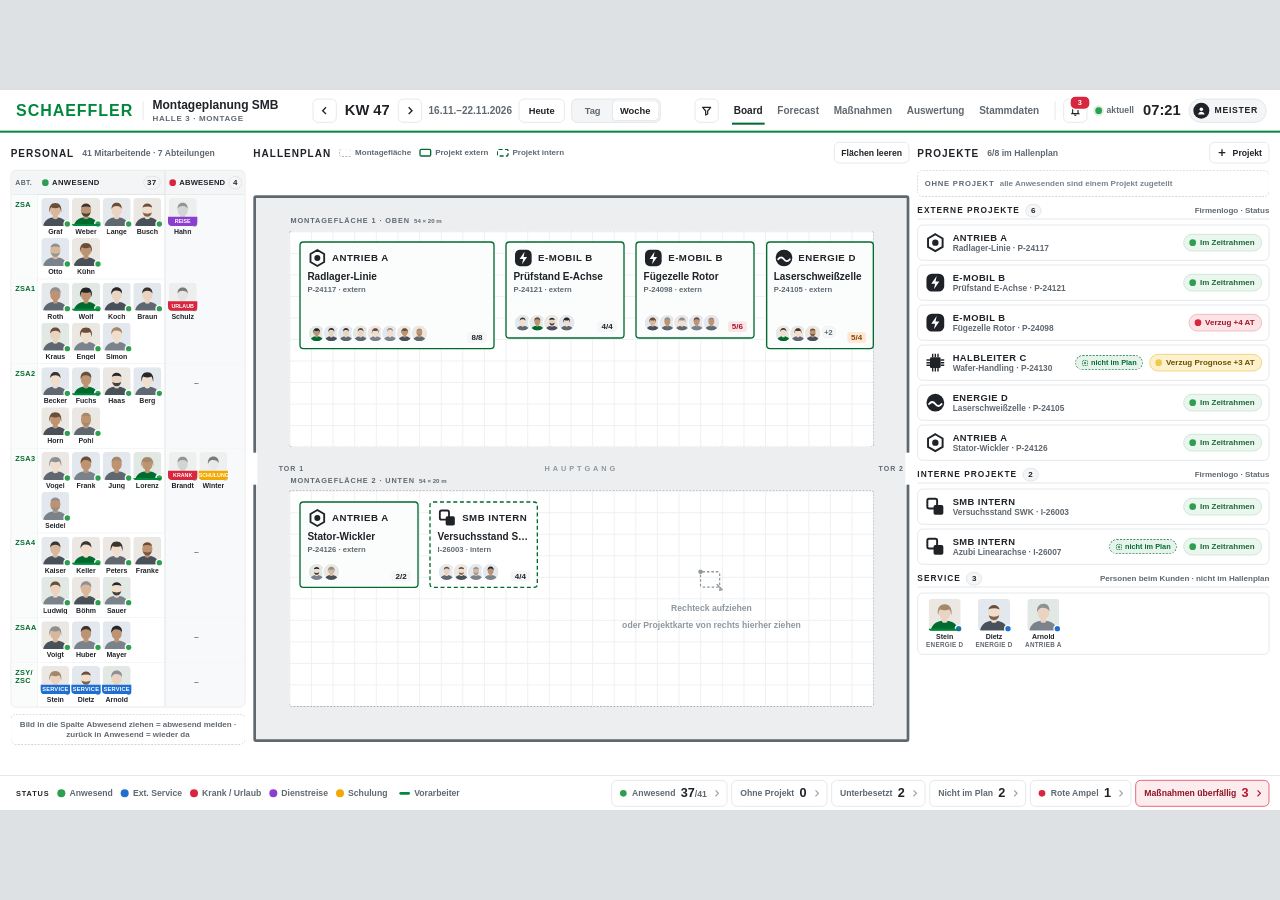
==== commit 2612ef5c: "Montageboard: Flächen oben/unten, Personal-Tabelle, Projektliste mit Status - Hallenplan: Montageflä" ====
--- a/montageboard/index.html
+++ b/montageboard/index.html
@@ -124,6 +124,48 @@
 .dim .pt.hit .ph-img{box-shadow:0 0 0 2px var(--white),0 0 0 4px var(--green-dk)}
 .dragging{opacity:.35}
 .drop-note{border:1.5px dashed var(--line-2);border-radius:var(--r);padding:8px;font-size:12px;font-weight:600;color:var(--text-2);text-align:center}
+
+/* Tabelle Anwesend | Abwesend */
+.ptab{background:var(--white);border:1px solid var(--line);border-radius:var(--r);overflow:hidden;flex:none}
+.pt-h,.prow{display:grid;grid-template-columns:40px minmax(0,1fr) 120px}
+.pt-h{height:36px;background:var(--surface);border-bottom:1px solid var(--line);font-size:11.5px;font-weight:800;letter-spacing:.05em;text-transform:uppercase}
+.pt-h > span{display:flex;align-items:center;gap:5px;padding:0 6px;min-width:0}
+.pt-h > span:first-child{font-size:10.5px;color:var(--text-2);letter-spacing:.04em}
+.pt-h i{width:10px;height:10px;border-radius:50%;flex:none}
+.pt-h .count{margin-left:auto;min-width:20px;padding:0 5px}
+.pt-h .c-ab{letter-spacing:.02em}
+.pt-h .c-ab,.prow .c-ab{border-left:1px solid var(--line)}
+.prow{border-bottom:1px solid #EEF0F2}
+.prow:last-child{border-bottom:0}
+.prow .dl{padding:8px 0 0 6px;line-height:13px;font-size:11px;font-weight:800;letter-spacing:.04em;color:var(--green-dk);border-right:1px solid #EEF0F2;background:#FAFBFB}
+.prow .c-an,.prow .c-ab{display:flex;flex-wrap:wrap;gap:4px;padding:5px 5px;align-content:flex-start;min-height:62px;min-width:0}
+.prow .c-ab{background:#F8F9FA}
+.prow .none{color:var(--text-3);font-size:13px;font-weight:700;padding:16px 0 0 38px}
+.c-an.drop-ok{background:var(--green-lt)!important;box-shadow:inset 0 0 0 2px var(--green)}
+.c-ab.drop-ok{background:#FDECEE!important;box-shadow:inset 0 0 0 2px var(--st-ab)}
+.ptab.flash{animation:flash 1.4s ease-out 2}
+
+/* Projektliste: Firmenlogo + Status */
+.plist2{display:flex;flex-direction:column;gap:6px}
+.pc2{position:relative;height:54px;padding:0 10px;border:1px solid var(--line);border-radius:var(--r);background:var(--white);display:flex;align-items:center;gap:10px;cursor:grab;min-width:0}
+.pc2 > .mk{width:32px;height:32px;flex:none}
+.pc2 .tx{display:flex;flex-direction:column;min-width:0;flex:1}
+.pc2 .tx b{font-size:14px;font-weight:800;letter-spacing:.05em;white-space:nowrap}
+.pc2 .tx span{font-size:12.5px;font-weight:600;color:var(--text-2);white-space:nowrap;overflow:hidden;text-overflow:ellipsis}
+.pc2 .tag{position:static;flex:none;height:22px;padding:0 8px;border-radius:11px;font-size:11px;font-weight:700;display:inline-flex;align-items:center;gap:4px;white-space:nowrap}
+.pc2.focus{border-color:var(--green);box-shadow:0 0 0 2px var(--green)}
+.pc2.drop-ok{border-color:var(--green);box-shadow:0 0 0 3px var(--green),0 0 16px rgba(0,137,61,.35)}
+.stat{flex:none;height:26px;padding:0 10px 0 8px;border-radius:13px;display:inline-flex;align-items:center;gap:6px;font-size:12px;font-weight:700;white-space:nowrap;border:1px solid}
+.stat i{width:10px;height:10px;border-radius:50%}
+.stat.g{background:#EAF6EE;border-color:#BFE0CA;color:#1E6B37} .stat.g i{background:var(--amp-g)}
+.stat.y{background:#FCF1CC;border-color:#E9C65A;color:#6B4E00} .stat.y i{background:var(--amp-y)}
+.stat.r{background:#FBE3E6;border-color:#E9A3AC;color:#9E1528} .stat.r i{background:var(--amp-r)}
+.svcbox{display:flex;flex-wrap:wrap;gap:10px;padding:8px;border:1px solid var(--line);border-radius:var(--r);min-height:84px}
+.svcbox.drop-ok{border-color:var(--st-ex);box-shadow:inset 0 0 0 2px var(--st-ex)}
+.svcbox .t{font-size:12px;font-weight:600;color:var(--text-3)}
+.pt.svcp{width:64px}
+.pt.svcp .ph-img{width:48px;height:48px}
+.pt .cu{font-size:9.5px;font-weight:700;color:var(--text-2);letter-spacing:.04em;white-space:nowrap}
 
 /* ---------- B3 Hallenplan ---------- */
 .legend-mini{display:flex;gap:12px;font-size:12px;font-weight:600;color:var(--text-2)}
@@ -638,17 +680,17 @@
 /* HALLE in Metern: Umriss 60 × 50 m mit zwei Montageflächen und Hauptgang */
 const HALLE = {w:60, h:50};
 const FLAECHEN = [
-  {id:'F1', n:'Montagefläche 1', x:3,  y:4, w:25, h:42},
-  {id:'F2', n:'Montagefläche 2', x:32, y:4, w:25, h:42},
+  {id:'F1', n:'Montagefläche 1 · oben',  x:3, y:3,  w:54, h:20},
+  {id:'F2', n:'Montagefläche 2 · unten', x:3, y:27, w:54, h:20},
 ];
 /* PLAN – Projekt → aufgezogenes Rechteck (Meter, Hallenkoordinaten) */
 let PLAN = {
-  'P-24117':{x:4, y:5, w:23,h:11},
-  'P-24121':{x:4, y:18,w:11,h:10},
-  'P-24098':{x:16,y:18,w:11,h:10},
-  'I-26003':{x:4, y:36,w:11,h:9},
-  'P-24105':{x:33,y:5, w:12,h:11},
-  'P-24126':{x:46,y:5, w:10,h:9},
+  'P-24117':{x:4, y:4, w:18,h:10},
+  'P-24121':{x:23,y:4, w:11,h:9},
+  'P-24098':{x:35,y:4, w:11,h:9},
+  'P-24105':{x:47,y:4, w:10,h:10},
+  'P-24126':{x:4, y:28,w:11,h:8},
+  'I-26003':{x:16,y:28,w:10,h:8},
 };
 
 /* Stammdaten-Abruf per Projektnummer (fiktive ERP-Antworten) */
@@ -761,18 +803,13 @@
   const fokus = S.focus ? new Set(leute(S.focus).map(p=>p.id)) : null;
   const pt = p => `<div class="pt ${istAnw(p)?'':'abs'} ${S.sel===p.id?'sel':''} ${fokus&&fokus.has(p.id)?'hit':''}" draggable="true" data-pid="${p.id}" data-tip="${personTip(p)}">
       ${foto(p)}${p.s==='ex'?'<span class="svc">SERVICE</span>':''}${istAnw(p)?'':`<span class="why ${STATUS[p.s].c}">${why(p)}</span>`}<span class="cap">${surname(p.n)}</span></div>`;
-  const depts = list => TEAMS.map(t=>{ const m=list.filter(p=>p.t===t); if(!m.length) return '';
-      return `<div class="dept ${m.length>3?'full':''}"><div class="dept-h">${t}<b>${m.length}</b></div><div class="phs">${m.map(pt).join('')}</div></div>`; }).join('');
-  const cnt = s => ab.filter(p=>p.s===s.split(':')[0] && (!s.includes(':')||p.grund===s.split(':')[1])).length;
-  const nEx = an.filter(p=>p.s==='ex').length;
   $('#poolSub').textContent = `${MITARBEITER.length} Mitarbeitende · ${TEAMS.length} Abteilungen`;
-  pool.innerHTML = `
-    <div class="sect an ${fokus?'dim':''}" data-drop="an"><div class="sect-h"><i class="st-an"></i>Anwesend <span class="count">${an.length}</span><span class="hint">davon ${nEx} im ext. Service</span></div>
-      <div class="depts">${depts(an)}</div></div>
-    <div class="sect ab ${fokus?'dim':''}" data-drop="ab"><div class="sect-h"><i class="st-ab"></i>Abwesend <span class="count">${ab.length}</span>
-      <span class="hint" data-tip="Krank ${cnt('ab:Krank')} · Urlaub ${cnt('ab:Urlaub')} · Dienstreise ${cnt('dr')} · Schulung ${cnt('sc')}">krank, Urlaub, Reise, Schulung</span></div>
-      ${ab.length?`<div class="depts">${depts(ab)}</div>`:''}
-      <div class="drop-note">Bild hierher ziehen = abwesend melden · Person wird aus Projekt und Hallenplan genommen</div></div>`;
+  pool.innerHTML = `<div class="ptab ${fokus?'dim':''}">
+    <div class="pt-h"><span>Abt.</span><span class="c-an" data-drop="an"><i class="st-an"></i>Anwesend<b class="count">${an.length}</b></span><span class="c-ab" data-drop="ab"><i class="st-ab"></i>Abwesend<b class="count">${ab.length}</b></span></div>
+    ${TEAMS.map(t=>{ const a=an.filter(p=>p.t===t), b=ab.filter(p=>p.t===t);
+      return `<div class="prow"><span class="dl">${t.replace("/","/<br>")}</span><div class="c-an" data-drop="an">${a.map(pt).join('')}</div><div class="c-ab" data-drop="ab">${b.map(pt).join('')||'<span class="none">–</span>'}</div></div>`; }).join('')}
+    </div>
+    <div class="drop-note">Bild in die Spalte <b>Abwesend</b> ziehen = abwesend melden · zurück in <b>Anwesend</b> = wieder da</div>`;
 }
 
 /* =============================================================================
@@ -783,15 +820,15 @@
 function renderMap(){
   const map = $('#map');
   let html = `
-    <span class="gate" style="left:${pc(28.5,60)};width:${pc(3,60)};top:-6px"></span><span class="gate-l" style="left:50%;top:6px">TOR 1</span>
-    <span class="gate" style="left:${pc(28.5,60)};width:${pc(3,60)};bottom:-6px"></span><span class="gate-l" style="left:50%;bottom:6px">TOR 2</span>
-    <div class="aisle" style="${box({x:28,y:4,w:4,h:42})}"><span>HAUPTGANG</span></div>`;
+    <span class="gate" style="top:${pc(23.5,50)};height:${pc(3,50)};left:-6px;width:8px"></span><span class="gate-l" style="left:34px;top:${pc(25,50)};transform:translateY(-50%)">TOR 1</span>
+    <span class="gate" style="top:${pc(23.5,50)};height:${pc(3,50)};right:-6px;width:8px"></span><span class="gate-l" style="right:4px;top:${pc(25,50)};transform:translateY(-50%)">TOR 2</span>
+    <div class="aisle" style="${box({x:3,y:23,w:54,h:4})}"><span style="writing-mode:horizontal-tb;transform:none">HAUPTGANG</span></div>`;
   FLAECHEN.forEach(f=>{
     html += `<div class="fl" data-fl="${f.id}" style="${box(f)};background-image:linear-gradient(to right,#EEF0F2 1px,transparent 1px),linear-gradient(to bottom,#EEF0F2 1px,transparent 1px);background-size:${100/(f.w/2)}% ${100/(f.h/2)}%">
       <span class="fl-l">${f.n}<small>${f.w} × ${f.h} m</small></span></div>`;
   });
   // Hinweis auf größter freier Zone
-  const hz = [{x:33,y:18,w:23,h:26},{x:4,y:29,w:23,h:6},{x:16,y:36,w:11,h:9}].find(z=>frei(z));
+  const hz = [{x:28,y:29,w:28,h:16},{x:4,y:37,w:22,h:9},{x:25,y:15,w:31,h:7}].find(z=>frei(z));
   if(hz) html += `<div class="fl-hint" style="${box(hz)}">${ICO.draw}Rechteck aufziehen<br><span style="font-weight:600">oder Projektkarte von rechts hierher ziehen</span></div>`;
   Object.entries(PLAN).forEach(([nr,r])=>{
     const pr = PR(nr); if(!pr) return;
@@ -816,24 +853,27 @@
   const box2 = $('#proj');
   const ohne = MITARBEITER.filter(p=>istAnw(p) && !ZUTEILUNG[p.id]);
   const nPlan = PROJEKTE.filter(p=>p.kl!=='service' && imPlan(p)).length, nHalle = PROJEKTE.filter(p=>p.kl!=='service').length;
-  $('#projSub').textContent = `${PROJEKTE.length} aktiv · ${nPlan}/${nHalle} im Hallenplan`;
+  $('#projSub').textContent = `${nPlan}/${nHalle} im Hallenplan`;
   let html = `<div class="ohne ${ohne.length?'has':''}" id="ohne" data-drop="ohne"><span class="l">Ohne Projekt</span>
     ${ohne.length ? ohne.map(p=>`<span class="ph-img ph-${p.id}" style="width:28px;height:28px" draggable="true" data-pid="${p.id}" data-tip="${personTip(p)}"><i class="sd ${STATUS[p.s].c}"></i></span>`).join('') : '<span class="t">alle Anwesenden sind einem Projekt zugeteilt</span>'}</div>`;
-  KLASSEN.forEach(([k,l,hint])=>{
+  [['extern','Externe Projekte','Firmenlogo · Status'],['intern','Interne Projekte','Firmenlogo · Status']].forEach(([k,l,hint])=>{
     const list = PROJEKTE.filter(p=>p.kl===k);
-    html += `<div class="sec"><div class="sec-h"><h3>${l}</h3><span class="count">${list.length}</span><span class="hint">${hint}</span></div><div class="cards">${list.map(card).join('')}</div></div>`;
+    html += `<div class="sec"><div class="sec-h"><h3>${l}</h3><span class="count">${list.length}</span><span class="hint">${hint}</span></div><div class="plist2">${list.map(zeile).join('')}</div></div>`;
   });
+  const svc = MITARBEITER.filter(p=>p.s==='ex');
+  html += `<div class="sec"><div class="sec-h"><h3>Service</h3><span class="count">${svc.length}</span><span class="hint">Personen beim Kunden · nicht im Hallenplan</span></div>
+    <div class="svcbox" data-drop="svc">${svc.map(p=>{ const pr=PR(ZUTEILUNG[p.id]);
+      return `<div class="pt svcp ${S.sel===p.id?'sel':''}" draggable="true" data-pid="${p.id}" data-tip="${personTip(p)}">${foto(p)}<span class="cap">${surname(p.n)}</span><span class="cu">${pr?LOGO[pr.c].n:''}</span></div>`; }).join('') || '<span class="t">niemand im externen Service</span>'}</div></div>`;
   box2.innerHTML = html;
 }
-function card(pr){
-  const ppl = leute(pr.nr), n = ppl.length, vis = ppl.length>7 ? 6 : 7;
-  const tag = pr.kl==='service' ? `<span class="tag kunde">${ICO.truck}beim Kunden</span>`
-            : imPlan(pr) ? '' : `<span class="tag plan" data-tip="Noch keine Fläche im Hallenplan – Karte auf eine Montagefläche ziehen oder Rechteck aufziehen">${ICO.pin}nicht im Plan</span>`;
-  return `<article class="pc ${n<pr.soll?'under':''} ${S.focus===pr.nr?'focus':''}" data-nr="${pr.nr}" draggable="${pr.kl!=='service'}" data-tip="${pr.nr} ${pr.nm} · Phase ${pr.cur} · bis ${pr.to}${pr.kl!=='service'?'\nKarte auf eine Montagefläche ziehen = platzieren':''}">
-    <div class="co">${mk(pr.c)}<b>${LOGO[pr.c].n}</b><span class="nr">${pr.nr}</span></div>
-    <div class="pn"><span>${pr.nm}</span><span class="cnt ${n<pr.soll?'under':n>pr.soll?'over':''}" data-tip="Personal Ist ${n} / Soll ${pr.soll}">${n}/${pr.soll}</span></div>
-    <div class="ppl">${ppl.slice(0,vis).map(p=>foto(p).replace('class="ph-img','draggable="true" data-pid="'+p.id+'" data-tip="'+personTip(p)+'" class="ph-img')).join('') || '<span class="none">keine Person zugeteilt</span>'}${ppl.length>vis?`<span class="none" style="font-weight:800">+${ppl.length-vis}</span>`:''}</div>
-    ${tag}</article>`;
+function zeile(pr){
+  const f = forecast(pr), d = f.amp[2];
+  const st = d==='g' ? 'Im Zeitrahmen' : d==='y' ? `Verzug Prognose +${pr.verzug.at} AT` : `Verzug +${pr.verzug.at} AT`;
+  return `<article class="pc2 ${S.focus===pr.nr?'focus':''}" data-nr="${pr.nr}" draggable="true" data-tip="${pr.nr} ${pr.nm} · Phase ${pr.cur} · bis ${pr.to}\nPersonal Ist ${ist(pr)} / Soll ${pr.soll}${imPlan(pr)?'':'\nNoch nicht im Hallenplan – auf eine Montagefläche ziehen'}">
+    <span class="mk">${LOGO[pr.c].svg}</span>
+    <div class="tx"><b>${LOGO[pr.c].n}</b><span>${pr.nm} · ${pr.nr}</span></div>
+    ${imPlan(pr)?'':`<span class="tag plan">${ICO.pin}nicht im Plan</span>`}
+    <span class="stat ${d}"><i></i>${st}</span></article>`;
 }
 
 /* =============================================================================
@@ -1245,7 +1285,7 @@
 let drag = null;   // {pid} oder {nr}
 const stage = $('#stage');
 stage.addEventListener('dragstart', e=>{
-  const p = e.target.closest && e.target.closest('[data-pid]'), c = e.target.closest && e.target.closest('.pc[draggable="true"]');
+  const p = e.target.closest && e.target.closest('[data-pid]'), c = e.target.closest && e.target.closest('.pc2');
   if(p){ drag = {pid:p.dataset.pid}; p.classList.add('dragging'); }
   else if(c){ drag = {nr:c.dataset.nr}; c.classList.add('dragging'); }
   else return;
@@ -1256,7 +1296,7 @@
 function ziel(e){
   if(!drag) return null;
   if(drag.pid){
-    const t = e.target.closest('.pr,.pc,[data-drop]'); return t;
+    const t = e.target.closest('.pr,.pc2,[data-drop]'); return t;
   }
   return e.target.closest('.fl,.pr');
 }
@@ -1269,11 +1309,13 @@
     const p = byId[d.pid];
     if(t.dataset.nr) return zuteilen(d.pid, t.dataset.nr);
     if(t.dataset.drop==='ab'){ if(istAnw(p)) openPop('person', t.getBoundingClientRect(), {pid:d.pid, pending:['ab','Krank']}); return; }
-    if(t.dataset.drop==='an'||t.dataset.drop==='ohne'){ if(!istAnw(p)||ZUTEILUNG[d.pid]) loesen(d.pid); return; }
+    if(t.dataset.drop==='svc'){ openPop('person', t.getBoundingClientRect(), {pid:d.pid, pending:['ex',null]}); return; }
+    if(t.dataset.drop==='an'){ if(!istAnw(p)) loesen(d.pid); return; }
+    if(t.dataset.drop==='ohne'){ if(!istAnw(p)||ZUTEILUNG[d.pid]) loesen(d.pid); return; }
     return;
   }
   // Projektkarte auf Fläche → Standardrechteck an der Abwurfstelle
-  const pr = PR(d.nr), m = toM(e), f = FLAECHEN.find(x=>m.x>=x.x&&m.x<=x.x+x.w) || FLAECHEN[0];
+  const pr = PR(d.nr), m = toM(e), f = FLAECHEN.find(x=>m.y>=x.y&&m.y<=x.y+x.h) || (m.y<25?FLAECHEN[0]:FLAECHEN[1]);
   const sz = PLAN[d.nr] ? {w:PLAN[d.nr].w,h:PLAN[d.nr].h} : {w:Math.max(8,Math.min(14,pr.soll*2+4)), h:8};
   const r = freiePos(f, sz.w, sz.h, m.x, m.y, d.nr);
   if(!r){ toast('Kein freier Platz in dieser Größe – Rechteck selbst aufziehen'); return; }
@@ -1324,7 +1366,7 @@
     const r = person.getBoundingClientRect(); renderPool(); renderMap(); renderProjects();
     openPop('person', r, {pid}); return;
   }
-  const pcard = T.closest('.pc');
+  const pcard = T.closest('.pc2');
   if(pcard){
     if(S.sel){ zuteilen(S.sel, pcard.dataset.nr); return; }
     S.focus = S.focus===pcard.dataset.nr ? null : pcard.dataset.nr; S.selRect = PLAN[S.focus] ? S.focus : null; renderAll(); return;
@@ -1333,16 +1375,16 @@
   if(area && S.sel && S.pop && S.pop.kind==='person' && istAnw(byId[S.sel])){ S.pop.pending=['ab','Krank']; renderPop(); return; }
   if(S.pop || S.sel || S.focus){ S.sel=null; S.focus=null; S.selRect=null; closePop(); renderAll(); }
 });
-stage.addEventListener('dblclick', e=>{ const c = e.target.closest('.pc,.pr'); if(c){ S.hl=c.dataset.nr; setView('forecast'); } });
+stage.addEventListener('dblclick', e=>{ const c = e.target.closest('.pc2,.pr'); if(c){ S.hl=c.dataset.nr; setView('forecast'); } });
 $('#undo').addEventListener('click', ()=>{ undo(); $('#snack').classList.add('hide'); });
 
 function kpiClick(k){
   if(S.view!=='board') setView('board');
   const flash = el=>{ if(!el) return; el.classList.remove('flash'); void el.offsetWidth; el.classList.add('flash'); };
-  if(k==='an') flash($('.sect.ab'));
+  if(k==='an') flash($('.ptab'));
   if(k==='ohne') flash($('#ohne'));
-  if(k==='under') document.querySelectorAll('.pc.under').forEach(flash);
-  if(k==='plan') document.querySelectorAll('.pc .tag.plan').forEach(t=>flash(t.closest('.pc')));
+  if(k==='under') document.querySelectorAll('.pr .cnt.under').forEach(c=>flash(c.closest('.pr')));
+  if(k==='plan') document.querySelectorAll('.pc2 .tag.plan').forEach(t=>flash(t.closest('.pc2')));
   if(k==='rot'){ S.hl = (PROJEKTE.find(p=>forecast(p).amp.includes('r'))||{}).nr; setView('forecast'); }
   if(k==='mn') toast('3 Maßnahmen überfällig – Ansicht „Maßnahmen“ folgt');
 }
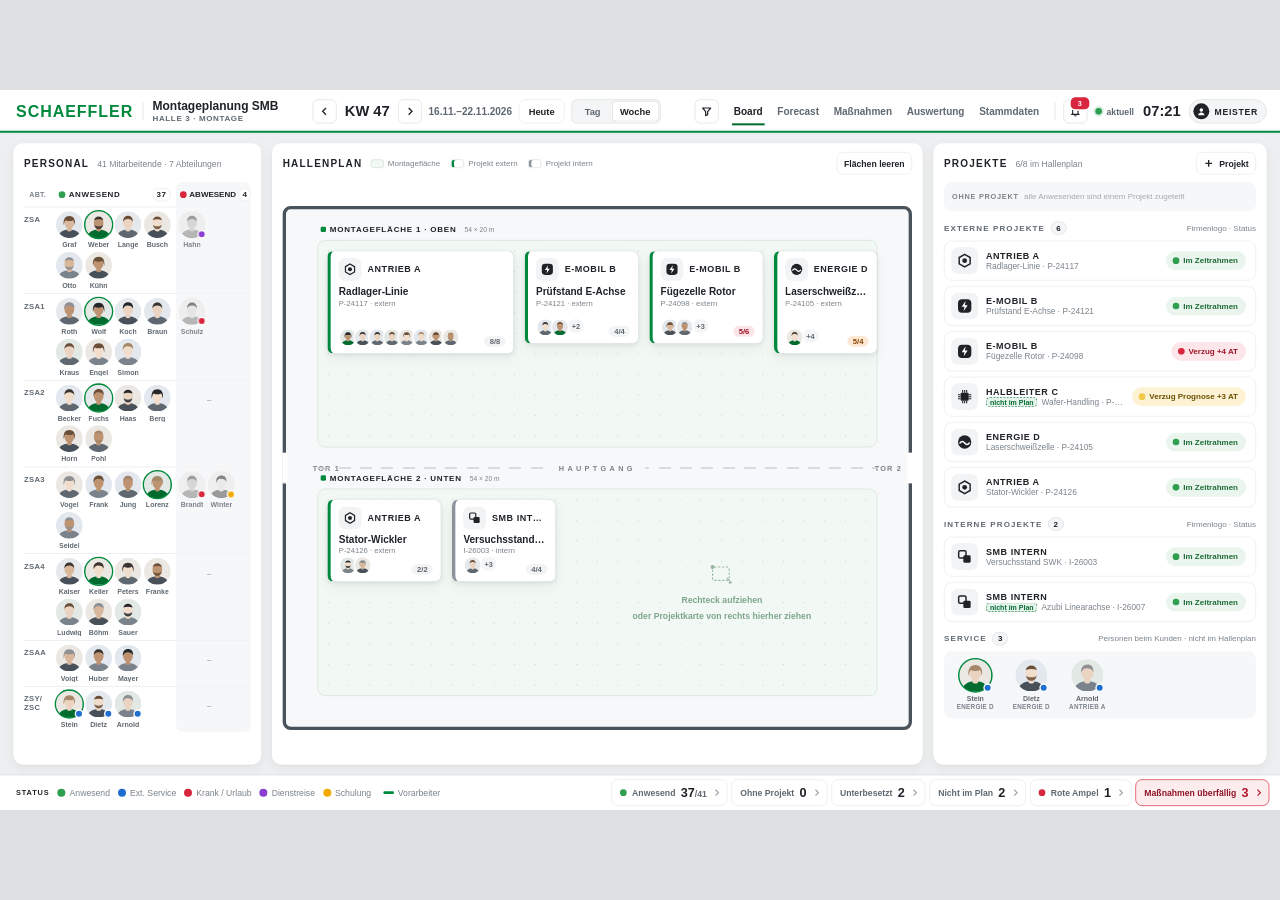
==== commit a50658a2: "Montageboard: Design-Überarbeitung Kartenbasiertes Layout auf hellgrauem Grund, runde Personenbilder" ====
--- a/montageboard/index.html
+++ b/montageboard/index.html
@@ -469,6 +469,135 @@
 
 /* Tabellenziffern nur für Zahlen – Namen und Wortmarken proportional */
 .kn,.t-top .nm,.logo,.pn,.mn,.zl,.app-title,.fc-p .nm,.pop-h .nm,.einsatz .nm2,.preview .nm{font-variant-numeric:normal}
+/* =====================================================================
+   DESIGN-ÜBERARBEITUNG – ruhiger, kartenbasiert, mehr Weißraum
+   ===================================================================== */
+:root{--bg:#EDEFF1;--card:#FFFFFF;--shadow:0 1px 2px rgba(31,35,40,.05),0 6px 18px rgba(31,35,40,.06);--r2:14px;--hair:#E6E8EB}
+#stage{background:var(--bg)}
+.hdr{border-bottom:0;box-shadow:inset 0 -3px 0 var(--green),0 1px 0 var(--line)}
+.ftr{border-top:0;box-shadow:0 -1px 0 var(--line)}
+
+/* Hauptraster & Karten */
+.main{grid-template-columns:372px minmax(0,1fr) 500px;gap:16px;padding:16px 20px}
+#v-board > .panel{background:var(--card);border-radius:var(--r2);box-shadow:var(--shadow);padding:14px 16px 16px}
+.ph{height:32px;margin-bottom:12px}
+.ph h2{font-size:15px;letter-spacing:.12em}
+.ph .sub{font-weight:500;color:var(--text-3)}
+.btn{border-color:var(--hair);border-radius:10px}
+.btn.sm{height:34px}
+
+/* ---------- Personal-Tabelle ---------- */
+.pool{gap:12px}
+.ptab{border:0;border-radius:12px;background:transparent;overflow:visible}
+.pt-h,.prow{grid-template-columns:44px minmax(0,1fr) 112px}
+.pt-h{height:38px;background:transparent;border-bottom:1px solid var(--hair);font-size:12px;letter-spacing:.08em}
+.pt-h > span{padding:0 8px}
+.pt-h > span:first-child{color:var(--text-3)}
+.pt-h .c-ab{border-left:0;background:#F6F7F8;border-radius:10px 10px 0 0}
+.pt-h .count{background:var(--white);border-color:var(--hair)}
+.prow{border-bottom:1px solid var(--hair)}
+.prow .dl{border-right:0;background:transparent;padding:12px 0 0 0;display:flex;justify-content:flex-start}
+.prow .dl{font-size:11.5px;color:var(--text-2);letter-spacing:.04em}
+.prow .c-an,.prow .c-ab{padding:7px 4px;gap:5px 4px;min-height:0}
+.prow .c-ab{border-left:0;background:#F6F7F8}
+.prow:last-child .c-ab{border-radius:0 0 10px 10px}
+.prow .none{padding:16px 0 0 42px;color:#B8BEC4}
+.pt{width:40px}
+.pt .ph-img{width:40px;height:40px;border-radius:50%}
+.ph-img .sd{right:-1px;bottom:-1px;width:12px;height:12px}
+.ph-img .sd.st-an{display:none}
+.ph-img.lead::after{display:none}
+.ph-img.lead{box-shadow:0 0 0 2px var(--white),0 0 0 4px var(--green)}
+.pt .cap{font-size:10.5px;font-weight:600;color:var(--text-2);margin-top:2px}
+.pt.abs .ph-img{filter:grayscale(1);opacity:.55}
+.pt .why,.pt .svc{top:30px;left:50%;right:auto;transform:translateX(-50%);height:14px;padding:0 5px;border-radius:7px;font-size:8px;letter-spacing:.02em;box-shadow:0 0 0 2px var(--white);white-space:nowrap}
+.pt.sel .ph-img{box-shadow:0 0 0 2px var(--white),0 0 0 4px var(--green)}
+.pt.sel{animation:none}
+.dim .pt:not(.hit){opacity:.25}
+.drop-note{border:0;background:#F6F7F8;border-radius:10px;color:var(--text-3);font-weight:500}
+.drop-note b{color:var(--text-2)}
+.c-an.drop-ok{background:var(--green-lt)!important;box-shadow:inset 0 0 0 2px var(--green);border-radius:8px}
+.c-ab.drop-ok{background:#FDECEE!important;box-shadow:inset 0 0 0 2px var(--st-ab);border-radius:8px}
+
+/* ---------- Hallenplan ---------- */
+.legend-mini{gap:16px;color:var(--text-3);font-weight:500}
+.legend-mini i{width:20px;height:13px;border-radius:4px}
+.sw-fl{background:#F2F8F4;border:1px solid #CFE3D6}
+.sw-ex{background:var(--white);border:1px solid var(--line);box-shadow:inset 4px 0 0 var(--green)}
+.sw-in{background:var(--white);border:1px solid var(--line);box-shadow:inset 4px 0 0 #8A939B}
+.map{background:#F7F8F9;border:6px solid #3A4148;border-radius:12px}
+.gate{background:var(--card)}
+.gate-l{font-size:11px;color:var(--text-3);letter-spacing:.16em}
+.aisle{background-image:repeating-linear-gradient(90deg,#C9CED3 0 18px,transparent 18px 32px);background-size:100% 2px;background-position:center;background-repeat:no-repeat}
+.aisle span{background:#F7F8F9;padding:0 14px;color:var(--text-3);font-size:11px;letter-spacing:.45em}
+.fl{background-color:#F2F8F4;border:1px solid #CFE3D6;border-radius:12px;background-image:radial-gradient(circle,#BFD9C8 1px,transparent 1.4px)!important;background-size:calc(100% / 27) calc(100% / 10)!important;background-position:0 0}
+.fl-l{top:-24px;left:4px;font-size:12px;color:var(--text);letter-spacing:.1em;display:flex;align-items:center;gap:6px}
+.fl-l::before{content:"";width:8px;height:8px;border-radius:2px;background:var(--green)}
+.fl-l small{color:var(--text-3);font-weight:500}
+.fl.drop-ok{border-color:var(--green);box-shadow:0 0 0 3px rgba(0,137,61,.25)}
+.fl-hint{color:#7FA58C;font-weight:600;font-size:13px}
+.fl-hint svg{width:40px;height:40px;opacity:.8}
+.ghost{border-radius:10px}
+.pr{background:var(--white);border:1px solid #DDE1E4;border-left:5px solid var(--green);border-radius:10px;box-shadow:0 2px 6px rgba(31,35,40,.08),0 8px 20px rgba(31,35,40,.05);padding:10px 12px 10px 12px;gap:3px}
+.pr.in{border-style:solid;border-left-color:#8A939B;background:var(--white)}
+.pr .co{gap:9px;margin-bottom:4px}
+.pr .co .mk{width:34px;height:34px;padding:7px;border-radius:9px;background:#F1F3F4}
+.pr .co b{font-size:13.5px;letter-spacing:.06em}
+.pr .pn{font-size:15px}
+.pr .nr2{font-size:11.5px;color:var(--text-3);font-weight:500}
+.pr .cnt,.cnt{border-radius:999px;padding:2px 8px;font-size:11.5px;background:#F1F3F4;color:var(--text-2)}
+.pr .stk .av{width:24px;height:24px}
+.pr.sel{box-shadow:0 0 0 3px rgba(0,137,61,.3),0 12px 28px rgba(31,35,40,.16)}
+.pr.focus{box-shadow:0 0 0 3px var(--green),0 12px 28px rgba(31,35,40,.12)}
+.pr .del{border-radius:8px;border-color:var(--hair)}
+.pr .rz{border-radius:0 0 9px 0}
+
+/* ---------- Projekte ---------- */
+.proj{gap:14px}
+.sec{gap:8px}
+.sec-h{border-bottom:0;height:22px;padding:0}
+.sec-h h3{font-size:12px;color:var(--text-2);letter-spacing:.14em}
+.sec-h .hint{color:var(--text-3);font-weight:500}
+.plist2{gap:8px}
+.pc2{height:60px;border:1px solid var(--hair);border-radius:12px;padding:0 14px 0 10px;gap:12px;transition:border-color .15s,box-shadow .15s}
+.pc2:hover{border-color:#C9CED3;box-shadow:0 2px 8px rgba(31,35,40,.06)}
+.pc2 > .mk{width:40px;height:40px;padding:8px;border-radius:10px;background:#F1F3F4}
+.pc2 .tx b{font-size:13.5px;letter-spacing:.06em}
+.pc2 .tx span{color:var(--text-3);font-weight:500;margin-top:1px}
+.stat{border:0;height:28px;padding:0 12px 0 10px;border-radius:999px;font-weight:600}
+.stat.g{background:#EAF5EE;color:#1E6B37}
+.stat.y{background:#FDF3D4;color:#6B4E00}
+.stat.r{background:#FCE6E9;color:#9E1528}
+.tag.plan{border-style:dashed;border-width:1px}
+.ohne{border:0;background:#F6F7F8;border-radius:12px;min-height:44px;padding:6px 12px}
+.ohne.has{background:#FFF4EA;box-shadow:inset 0 0 0 1px #F5C9A3}
+.ohne .l{color:var(--text-3);font-size:11px}
+.ohne .t{color:#A2A9AF;font-weight:500}
+.ohne .ph-img{border-radius:50%}
+.svcbox{border:0;background:#F6F7F8;border-radius:12px;padding:12px;gap:14px}
+.svcbox.drop-ok{background:#EAF1FB;box-shadow:inset 0 0 0 2px var(--st-ex)}
+.pt.svcp{width:70px}
+.pt.svcp .ph-img{width:48px;height:48px}
+.pt .cu{font-size:9.5px;color:var(--text-3);font-weight:600}
+
+/* ---------- Fußleiste ---------- */
+.kpi{border-color:var(--hair);border-radius:10px}
+.lg{color:var(--text-3);font-weight:500}
+
+
+.prow .c-an,.prow .c-ab{padding:6px 4px}
+.ph-img.lead{box-shadow:0 0 0 2px var(--green)}
+.pt.sel .ph-img{box-shadow:0 0 0 2px var(--white),0 0 0 4px var(--green-dk)}
+.ph-img .sd{width:13px;height:13px;border-width:2.5px}
+.pt.abs .cap{color:var(--text-3)}
+.np{font-style:normal;font-size:10.5px;font-weight:700;color:var(--green-dk);background:var(--green-lt);border:1px dashed var(--green-dk);border-radius:6px;padding:0 5px;margin-right:6px}
+.map{border-width:5px;border-color:#4A525A}
+.gate-l{background:#F7F8F9;padding:0 6px}
+.pt-h > span.c-ab{padding:0 6px;gap:4px;letter-spacing:0}
+.pt-h .c-ab .count{min-width:18px;padding:0 4px}
+.pt.abs .ph-img{filter:none;opacity:1}
+.pt.abs .ph-img::before{content:"";position:absolute;inset:0;border-radius:50%;background:rgba(246,247,248,.45);-webkit-backdrop-filter:grayscale(1);backdrop-filter:grayscale(1)}
+.ph-img .sd{z-index:1}
 @media (prefers-reduced-motion:reduce){.pt.sel,.flash{animation:none}}
 </style>
 </head>
@@ -802,14 +931,14 @@
   const an = MITARBEITER.filter(istAnw), ab = MITARBEITER.filter(p=>!istAnw(p));
   const fokus = S.focus ? new Set(leute(S.focus).map(p=>p.id)) : null;
   const pt = p => `<div class="pt ${istAnw(p)?'':'abs'} ${S.sel===p.id?'sel':''} ${fokus&&fokus.has(p.id)?'hit':''}" draggable="true" data-pid="${p.id}" data-tip="${personTip(p)}">
-      ${foto(p)}${p.s==='ex'?'<span class="svc">SERVICE</span>':''}${istAnw(p)?'':`<span class="why ${STATUS[p.s].c}">${why(p)}</span>`}<span class="cap">${surname(p.n)}</span></div>`;
+      ${foto(p)}<span class="cap">${surname(p.n)}</span></div>`;
   $('#poolSub').textContent = `${MITARBEITER.length} Mitarbeitende · ${TEAMS.length} Abteilungen`;
   pool.innerHTML = `<div class="ptab ${fokus?'dim':''}">
-    <div class="pt-h"><span>Abt.</span><span class="c-an" data-drop="an"><i class="st-an"></i>Anwesend<b class="count">${an.length}</b></span><span class="c-ab" data-drop="ab"><i class="st-ab"></i>Abwesend<b class="count">${ab.length}</b></span></div>
+    <div class="pt-h"><span>Abt.</span><span class="c-an" data-drop="an"><i class="st-an"></i>Anwesend<b class="count">${an.length}</b></span><span class="c-ab" data-drop="ab" data-tip="Bild hierher ziehen = abwesend melden (Grund wählen)\nZurück in „Anwesend“ ziehen = wieder da"><i class="st-ab"></i>Abwesend<b class="count">${ab.length}</b></span></div>
     ${TEAMS.map(t=>{ const a=an.filter(p=>p.t===t), b=ab.filter(p=>p.t===t);
       return `<div class="prow"><span class="dl">${t.replace("/","/<br>")}</span><div class="c-an" data-drop="an">${a.map(pt).join('')}</div><div class="c-ab" data-drop="ab">${b.map(pt).join('')||'<span class="none">–</span>'}</div></div>`; }).join('')}
     </div>
-    <div class="drop-note">Bild in die Spalte <b>Abwesend</b> ziehen = abwesend melden · zurück in <b>Anwesend</b> = wieder da</div>`;
+`;
 }
 
 /* =============================================================================
@@ -832,7 +961,7 @@
   if(hz) html += `<div class="fl-hint" style="${box(hz)}">${ICO.draw}Rechteck aufziehen<br><span style="font-weight:600">oder Projektkarte von rechts hierher ziehen</span></div>`;
   Object.entries(PLAN).forEach(([nr,r])=>{
     const pr = PR(nr); if(!pr) return;
-    const ppl = leute(nr), n = ppl.length, maxAv = Math.max(1, Math.floor((r.w*16.4-80)/18));
+    const ppl = leute(nr), n = ppl.length, maxAv = Math.max(1, Math.floor((r.w*15.5-100)/20));
     const vis = ppl.length>maxAv ? maxAv-1 : maxAv;
     const stk = ppl.slice(0,vis).map(p=>`<span class="av ph-${p.id}" draggable="true" data-pid="${p.id}" data-tip="${personTip(p)}"></span>`).join('') + (ppl.length>vis?`<span class="more">+${ppl.length-vis}</span>`:'');
     html += `<div class="pr ${pr.kl==='intern'?'in':''} ${S.selRect===nr?'sel':''} ${S.focus===nr?'focus':''}" data-nr="${nr}" style="${box(r)}" data-tip="${pr.nr} ${pr.nm} · ${LOGO[pr.c].n}\nFläche ${r.w} × ${r.h} m · Personal ${n}/${pr.soll}">
@@ -871,8 +1000,7 @@
   const st = d==='g' ? 'Im Zeitrahmen' : d==='y' ? `Verzug Prognose +${pr.verzug.at} AT` : `Verzug +${pr.verzug.at} AT`;
   return `<article class="pc2 ${S.focus===pr.nr?'focus':''}" data-nr="${pr.nr}" draggable="true" data-tip="${pr.nr} ${pr.nm} · Phase ${pr.cur} · bis ${pr.to}\nPersonal Ist ${ist(pr)} / Soll ${pr.soll}${imPlan(pr)?'':'\nNoch nicht im Hallenplan – auf eine Montagefläche ziehen'}">
     <span class="mk">${LOGO[pr.c].svg}</span>
-    <div class="tx"><b>${LOGO[pr.c].n}</b><span>${pr.nm} · ${pr.nr}</span></div>
-    ${imPlan(pr)?'':`<span class="tag plan">${ICO.pin}nicht im Plan</span>`}
+    <div class="tx"><b>${LOGO[pr.c].n}</b><span>${imPlan(pr)?'':'<em class="np">nicht im Plan</em>'}${pr.nm} · ${pr.nr}</span></div>
     <span class="stat ${d}"><i></i>${st}</span></article>`;
 }
 
@@ -1384,7 +1512,7 @@
   if(k==='an') flash($('.ptab'));
   if(k==='ohne') flash($('#ohne'));
   if(k==='under') document.querySelectorAll('.pr .cnt.under').forEach(c=>flash(c.closest('.pr')));
-  if(k==='plan') document.querySelectorAll('.pc2 .tag.plan').forEach(t=>flash(t.closest('.pc2')));
+  if(k==='plan') document.querySelectorAll('.pc2 .np').forEach(t=>flash(t.closest('.pc2')));
   if(k==='rot'){ S.hl = (PROJEKTE.find(p=>forecast(p).amp.includes('r'))||{}).nr; setView('forecast'); }
   if(k==='mn') toast('3 Maßnahmen überfällig – Ansicht „Maßnahmen“ folgt');
 }
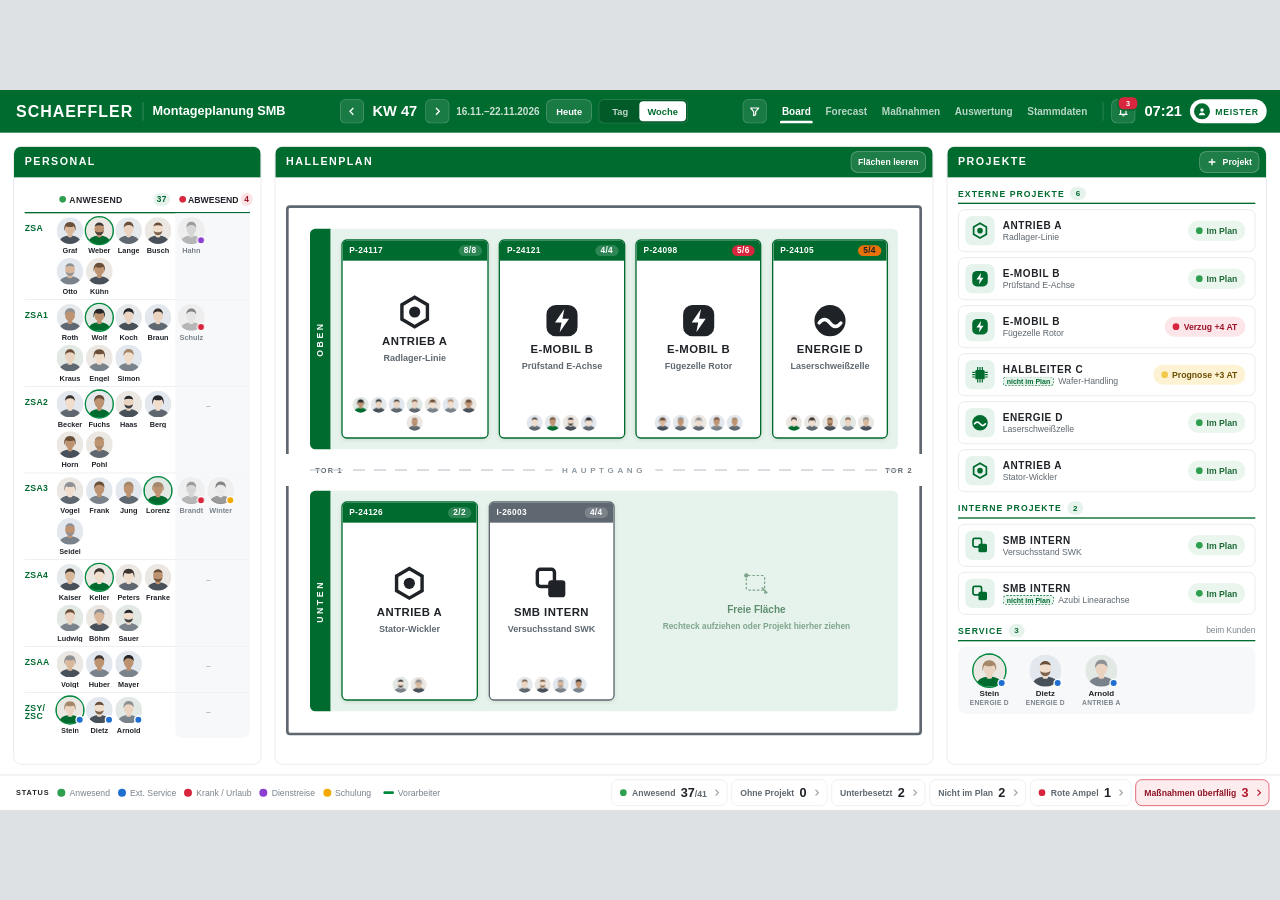
==== commit d5fca896: "Montageboard: Corporate-Look mit kräftigem Grün, vollerer Hallenplan Grüne Kopfzeile und Bereichs-Ko" ====
--- a/montageboard/index.html
+++ b/montageboard/index.html
@@ -598,6 +598,101 @@
 .pt.abs .ph-img{filter:none;opacity:1}
 .pt.abs .ph-img::before{content:"";position:absolute;inset:0;border-radius:50%;background:rgba(246,247,248,.45);-webkit-backdrop-filter:grayscale(1);backdrop-filter:grayscale(1)}
 .ph-img .sd{z-index:1}
+
+/* =====================================================================
+   DESIGN 3 – hell, kräftiges Schaeffler-Grün, große klare Blöcke
+   ===================================================================== */
+#stage{background:#FFFFFF}
+.hdr{background:var(--green-dk);box-shadow:none;color:var(--white);height:64px}
+.hdr .wordmark{color:var(--white)}
+.hdr .brand .sep{background:rgba(255,255,255,.3)}
+.hdr .app-title{color:var(--white);font-size:19px;font-weight:600}
+.hdr .app-title small,.hdr .sync{display:none}
+.hdr .icon-btn,.hdr .btn{background:rgba(255,255,255,.1);border-color:rgba(255,255,255,.25);color:var(--white)}
+.hdr .kw-label{color:var(--white)}
+.hdr .kw-range{color:rgba(255,255,255,.8)}
+.hdr .seg{background:rgba(0,0,0,.15);border-color:rgba(255,255,255,.2)}
+.hdr .seg button{color:rgba(255,255,255,.75)}
+.hdr .seg button.on{background:var(--white);color:var(--green-dk);box-shadow:none}
+.hdr .tabs button{color:rgba(255,255,255,.72)}
+.hdr .tabs button.on{color:var(--white)}
+.hdr .tabs button.on::after{background:var(--white);bottom:0;height:4px;border-radius:2px 2px 0 0}
+.hdr .vsep{background:rgba(255,255,255,.25)}
+.hdr .clock{color:var(--white)}
+.hdr .role{background:var(--white);border:0;color:var(--green-dk)}
+.hdr .role span{background:var(--green-dk)}
+.badge-n{border-color:var(--green-dk)}
+
+.main{grid-template-columns:372px minmax(0,1fr) 480px;gap:20px;padding:20px 20px 16px}
+#v-board > .panel{background:var(--white);border:1px solid #DDE1E4;border-radius:12px;box-shadow:none;padding:0 16px 16px;overflow:hidden}
+.ph{height:46px;margin:0 -16px 14px;padding:0 10px 0 16px;background:var(--green-dk);color:var(--white)}
+.ph h2{font-size:16px;font-weight:700;letter-spacing:.14em;color:var(--white)}
+.ph .sub,.legend-mini{display:none!important}
+.ph .btn{background:rgba(255,255,255,.12);border-color:rgba(255,255,255,.35);color:var(--white);height:32px}
+
+/* Personal */
+.pt-h{height:40px;font-size:13px;letter-spacing:.08em;border-bottom:2px solid var(--green-dk)}
+.pt-h > span:first-child{font-size:0}
+.pt-h .c-ab{background:transparent;border-radius:0}
+.pt-h .count{background:var(--green-lt);border:0;color:var(--green-dk);font-size:12.5px}
+.pt-h .c-ab .count{background:#FBE3E6;color:#9E1528}
+.prow .dl{font-size:13px;color:var(--green-dk);font-weight:800;padding-top:16px}
+.prow .c-ab{background:#F7F8F9}
+.pt .cap{font-size:11px;color:var(--text);font-weight:600}
+
+/* Hallenplan */
+.mapwrap{align-items:flex-start}
+.map{background:#FFFFFF;border:4px solid #5F6870;border-radius:6px}
+.gate{background:var(--white)}
+.gate-l{background:transparent;color:var(--text-2);font-size:11px;font-weight:800}
+.aisle span{background:var(--white);color:#8F989F;font-size:12px}
+.fl{background:var(--green-lt)!important;border:0;border-radius:0 8px 8px 0}
+.fl.drop-ok{box-shadow:inset 0 0 0 3px var(--green)}
+.fl-band{position:absolute;background:var(--green-dk);border-radius:8px 0 0 8px;display:grid;place-items:center;pointer-events:none}
+.fl-band span{writing-mode:vertical-rl;transform:rotate(180deg);color:var(--white);font-size:13px;font-weight:800;letter-spacing:.3em}
+.fl-hint{color:#5E8E6F;font-size:15px;font-weight:700;gap:6px}
+.fl-hint span{font-size:12.5px;font-weight:600;color:#7FA58C}
+.fl-hint svg{width:44px;height:44px}
+.pr{padding:0;gap:0;border:2px solid var(--green-dk);border-left-width:2px;border-radius:8px;background:var(--white);box-shadow:0 2px 6px rgba(0,60,25,.12);overflow:hidden;display:flex;flex-direction:column}
+.pr.in{border-color:#5F6870;border-style:solid}
+.pr-h{height:30px;flex:none;background:var(--green-dk);color:var(--white);display:flex;align-items:center;justify-content:space-between;padding:0 8px 0 10px;font-size:12.5px;font-weight:700;letter-spacing:.04em}
+.pr.in .pr-h{background:#5F6870}
+.pcnt{background:rgba(255,255,255,.18);border-radius:10px;padding:1px 8px;font-size:12.5px;font-weight:800}
+.pcnt.under{background:var(--st-ab)}
+.pcnt.over{background:var(--warn);color:var(--text)}
+.pr-b{flex:1;min-height:0;display:flex;flex-direction:column;align-items:center;justify-content:center;gap:6px;padding:8px;text-align:center}
+.pr-b .mk{width:56px;height:56px;color:var(--text)}
+.pr-b .cn{font-size:17px;font-weight:800;letter-spacing:.04em;line-height:1.15;max-width:100%}
+.pr-b .pn{font-size:13.5px;font-weight:600;color:var(--text-2);max-width:100%;white-space:nowrap;overflow:hidden;text-overflow:ellipsis}
+.pr .stk{flex:none;display:flex;flex-wrap:wrap;justify-content:center;gap:3px;padding:0 6px 10px;margin:0}
+.pr .stk .av{margin:0;width:24px;height:24px;border:0}
+.pr .stk .more{margin:0;border:0}
+.pr .dim-m{left:auto;right:6px;bottom:auto;top:34px;border-radius:4px}
+.pr .del{top:36px;right:6px}
+.pr.sel{box-shadow:0 0 0 4px rgba(0,137,61,.35),0 10px 24px rgba(0,60,25,.18)}
+.pr.focus{box-shadow:0 0 0 4px var(--green)}
+.ghost{border-radius:8px}
+
+/* Projekte */
+.sec-h{height:26px;border-bottom:2px solid var(--green-dk);padding-bottom:4px}
+.sec-h h3{font-size:13px;color:var(--green-dk);letter-spacing:.12em}
+.sec-h .count{background:var(--green-lt);border:0;color:var(--green-dk)}
+.sec-h .hint{font-size:12.5px}
+.pc2{height:64px;border-color:#DDE1E4;border-radius:10px}
+.pc2 > .mk{width:44px;height:44px;padding:8px;background:var(--green-lt);color:var(--green-dk)}
+.pc2 .tx b{font-size:15px}
+.pc2 .tx span{font-size:13px;color:var(--text-2)}
+.stat{height:30px;font-size:13px;padding:0 12px}
+.svcbox{background:#F7F8F9}
+.pt.svcp .cap{font-size:12px}
+.pt .cu{font-size:10px}
+
+/* Fußleiste */
+.ftr .lg{font-size:13px}
+.gate-l{background:var(--white)!important;padding:0 6px}
+.mapwrap{align-items:center}
+.pt-h{letter-spacing:.04em}
+.pt-h > span.c-ab{gap:3px}
 @media (prefers-reduced-motion:reduce){.pt.sel,.flash{animation:none}}
 </style>
 </head>
@@ -809,17 +904,17 @@
 /* HALLE in Metern: Umriss 60 × 50 m mit zwei Montageflächen und Hauptgang */
 const HALLE = {w:60, h:50};
 const FLAECHEN = [
-  {id:'F1', n:'Montagefläche 1 · oben',  x:3, y:3,  w:54, h:20},
-  {id:'F2', n:'Montagefläche 2 · unten', x:3, y:27, w:54, h:20},
+  {id:'F1', n:'Montagefläche oben',  k:'OBEN',  x:4, y:2,  w:54, h:21},
+  {id:'F2', n:'Montagefläche unten', k:'UNTEN', x:4, y:27, w:54, h:21},
 ];
 /* PLAN – Projekt → aufgezogenes Rechteck (Meter, Hallenkoordinaten) */
 let PLAN = {
-  'P-24117':{x:4, y:4, w:18,h:10},
-  'P-24121':{x:23,y:4, w:11,h:9},
-  'P-24098':{x:35,y:4, w:11,h:9},
-  'P-24105':{x:47,y:4, w:10,h:10},
-  'P-24126':{x:4, y:28,w:11,h:8},
-  'I-26003':{x:16,y:28,w:10,h:8},
+  'P-24117':{x:5, y:3, w:14,h:19},
+  'P-24121':{x:20,y:3, w:12,h:19},
+  'P-24098':{x:33,y:3, w:12,h:19},
+  'P-24105':{x:46,y:3, w:11,h:19},
+  'P-24126':{x:5, y:28,w:13,h:19},
+  'I-26003':{x:19,y:28,w:12,h:19},
 };
 
 /* Stammdaten-Abruf per Projektnummer (fiktive ERP-Antworten) */
@@ -951,24 +1046,22 @@
   let html = `
     <span class="gate" style="top:${pc(23.5,50)};height:${pc(3,50)};left:-6px;width:8px"></span><span class="gate-l" style="left:34px;top:${pc(25,50)};transform:translateY(-50%)">TOR 1</span>
     <span class="gate" style="top:${pc(23.5,50)};height:${pc(3,50)};right:-6px;width:8px"></span><span class="gate-l" style="right:4px;top:${pc(25,50)};transform:translateY(-50%)">TOR 2</span>
-    <div class="aisle" style="${box({x:3,y:23,w:54,h:4})}"><span style="writing-mode:horizontal-tb;transform:none">HAUPTGANG</span></div>`;
+    <div class="aisle" style="${box({x:2,y:23,w:56,h:4})}"><span style="writing-mode:horizontal-tb;transform:none">HAUPTGANG</span></div>`;
   FLAECHEN.forEach(f=>{
-    html += `<div class="fl" data-fl="${f.id}" style="${box(f)};background-image:linear-gradient(to right,#EEF0F2 1px,transparent 1px),linear-gradient(to bottom,#EEF0F2 1px,transparent 1px);background-size:${100/(f.w/2)}% ${100/(f.h/2)}%">
-      <span class="fl-l">${f.n}<small>${f.w} × ${f.h} m</small></span></div>`;
+    html += `<div class="fl-band" style="${box({x:f.x-2,y:f.y,w:2,h:f.h})}"><span>${f.k}</span></div><div class="fl" data-fl="${f.id}" style="${box(f)}"></div>`;
   });
   // Hinweis auf größter freier Zone
-  const hz = [{x:28,y:29,w:28,h:16},{x:4,y:37,w:22,h:9},{x:25,y:15,w:31,h:7}].find(z=>frei(z));
-  if(hz) html += `<div class="fl-hint" style="${box(hz)}">${ICO.draw}Rechteck aufziehen<br><span style="font-weight:600">oder Projektkarte von rechts hierher ziehen</span></div>`;
+  const hz = [{x:33,y:29,w:23,h:17},{x:5,y:29,w:25,h:17},{x:5,y:4,w:25,h:17}].find(z=>frei(z));
+  if(hz) html += `<div class="fl-hint" style="${box(hz)}">${ICO.draw}Freie Fläche<br><span>Rechteck aufziehen oder Projekt hierher ziehen</span></div>`;
   Object.entries(PLAN).forEach(([nr,r])=>{
     const pr = PR(nr); if(!pr) return;
-    const ppl = leute(nr), n = ppl.length, maxAv = Math.max(1, Math.floor((r.w*15.5-100)/20));
+    const ppl = leute(nr), n = ppl.length, maxAv = Math.max(2, Math.floor((r.w*15.7-24)/27)*2);
     const vis = ppl.length>maxAv ? maxAv-1 : maxAv;
     const stk = ppl.slice(0,vis).map(p=>`<span class="av ph-${p.id}" draggable="true" data-pid="${p.id}" data-tip="${personTip(p)}"></span>`).join('') + (ppl.length>vis?`<span class="more">+${ppl.length-vis}</span>`:'');
     html += `<div class="pr ${pr.kl==='intern'?'in':''} ${S.selRect===nr?'sel':''} ${S.focus===nr?'focus':''}" data-nr="${nr}" style="${box(r)}" data-tip="${pr.nr} ${pr.nm} · ${LOGO[pr.c].n}\nFläche ${r.w} × ${r.h} m · Personal ${n}/${pr.soll}">
-      <span class="dim-m">${r.w} × ${r.h} m</span>
-      <div class="co">${mk(pr.c)}<b>${LOGO[pr.c].n}</b></div>
-      <div class="pn">${pr.nm}</div><div class="nr2">${nr} · ${pr.kl}</div>
-      <div class="ft"><span class="stk">${stk}</span><span class="cnt ${n<pr.soll?'under':n>pr.soll?'over':''}">${n}/${pr.soll}</span></div>
+      <div class="pr-h"><span>${nr}</span><span class="pcnt ${n<pr.soll?'under':n>pr.soll?'over':''}">${n}/${pr.soll}</span></div>
+      <div class="pr-b"><span class="mk">${LOGO[pr.c].svg}</span><b class="cn">${LOGO[pr.c].n}</b><span class="pn">${pr.nm}</span></div>
+      <div class="stk">${stk}</div><span class="dim-m">${r.w} × ${r.h} m</span>
       <button class="del" data-del="${nr}" aria-label="Aus dem Plan nehmen" data-tip="Aus dem Plan nehmen">${ICO.x}</button><span class="rz" data-tip="Größe ändern"></span></div>`;
   });
   if(S.ghost) html += `<div class="ghost ${S.ghost.bad?'bad':''}" style="${box(S.ghost)}">${S.ghost.w} × ${S.ghost.h} m</div>`;
@@ -983,24 +1076,24 @@
   const ohne = MITARBEITER.filter(p=>istAnw(p) && !ZUTEILUNG[p.id]);
   const nPlan = PROJEKTE.filter(p=>p.kl!=='service' && imPlan(p)).length, nHalle = PROJEKTE.filter(p=>p.kl!=='service').length;
   $('#projSub').textContent = `${nPlan}/${nHalle} im Hallenplan`;
-  let html = `<div class="ohne ${ohne.length?'has':''}" id="ohne" data-drop="ohne"><span class="l">Ohne Projekt</span>
+  let html = `<div class="ohne ${ohne.length?'has':''}" ${ohne.length?'':'hidden'} id="ohne" data-drop="ohne"><span class="l">Ohne Projekt</span>
     ${ohne.length ? ohne.map(p=>`<span class="ph-img ph-${p.id}" style="width:28px;height:28px" draggable="true" data-pid="${p.id}" data-tip="${personTip(p)}"><i class="sd ${STATUS[p.s].c}"></i></span>`).join('') : '<span class="t">alle Anwesenden sind einem Projekt zugeteilt</span>'}</div>`;
-  [['extern','Externe Projekte','Firmenlogo · Status'],['intern','Interne Projekte','Firmenlogo · Status']].forEach(([k,l,hint])=>{
+  [['extern','Externe Projekte',''],['intern','Interne Projekte','']].forEach(([k,l,hint])=>{
     const list = PROJEKTE.filter(p=>p.kl===k);
     html += `<div class="sec"><div class="sec-h"><h3>${l}</h3><span class="count">${list.length}</span><span class="hint">${hint}</span></div><div class="plist2">${list.map(zeile).join('')}</div></div>`;
   });
   const svc = MITARBEITER.filter(p=>p.s==='ex');
-  html += `<div class="sec"><div class="sec-h"><h3>Service</h3><span class="count">${svc.length}</span><span class="hint">Personen beim Kunden · nicht im Hallenplan</span></div>
+  html += `<div class="sec"><div class="sec-h"><h3>Service</h3><span class="count">${svc.length}</span><span class="hint">beim Kunden</span></div>
     <div class="svcbox" data-drop="svc">${svc.map(p=>{ const pr=PR(ZUTEILUNG[p.id]);
       return `<div class="pt svcp ${S.sel===p.id?'sel':''}" draggable="true" data-pid="${p.id}" data-tip="${personTip(p)}">${foto(p)}<span class="cap">${surname(p.n)}</span><span class="cu">${pr?LOGO[pr.c].n:''}</span></div>`; }).join('') || '<span class="t">niemand im externen Service</span>'}</div></div>`;
   box2.innerHTML = html;
 }
 function zeile(pr){
   const f = forecast(pr), d = f.amp[2];
-  const st = d==='g' ? 'Im Zeitrahmen' : d==='y' ? `Verzug Prognose +${pr.verzug.at} AT` : `Verzug +${pr.verzug.at} AT`;
+  const st = d==='g' ? 'Im Plan' : d==='y' ? `Prognose +${pr.verzug.at} AT` : `Verzug +${pr.verzug.at} AT`;
   return `<article class="pc2 ${S.focus===pr.nr?'focus':''}" data-nr="${pr.nr}" draggable="true" data-tip="${pr.nr} ${pr.nm} · Phase ${pr.cur} · bis ${pr.to}\nPersonal Ist ${ist(pr)} / Soll ${pr.soll}${imPlan(pr)?'':'\nNoch nicht im Hallenplan – auf eine Montagefläche ziehen'}">
     <span class="mk">${LOGO[pr.c].svg}</span>
-    <div class="tx"><b>${LOGO[pr.c].n}</b><span>${imPlan(pr)?'':'<em class="np">nicht im Plan</em>'}${pr.nm} · ${pr.nr}</span></div>
+    <div class="tx"><b>${LOGO[pr.c].n}</b><span>${imPlan(pr)?'':'<em class="np">nicht im Plan</em>'}${pr.nm}</span></div>
     <span class="stat ${d}"><i></i>${st}</span></article>`;
 }
 
@@ -1444,7 +1537,7 @@
   }
   // Projektkarte auf Fläche → Standardrechteck an der Abwurfstelle
   const pr = PR(d.nr), m = toM(e), f = FLAECHEN.find(x=>m.y>=x.y&&m.y<=x.y+x.h) || (m.y<25?FLAECHEN[0]:FLAECHEN[1]);
-  const sz = PLAN[d.nr] ? {w:PLAN[d.nr].w,h:PLAN[d.nr].h} : {w:Math.max(8,Math.min(14,pr.soll*2+4)), h:8};
+  const sz = PLAN[d.nr] ? {w:PLAN[d.nr].w,h:PLAN[d.nr].h} : {w:12, h:f.h-2};
   const r = freiePos(f, sz.w, sz.h, m.x, m.y, d.nr);
   if(!r){ toast('Kein freier Platz in dieser Größe – Rechteck selbst aufziehen'); return; }
   platzieren(d.nr, r);
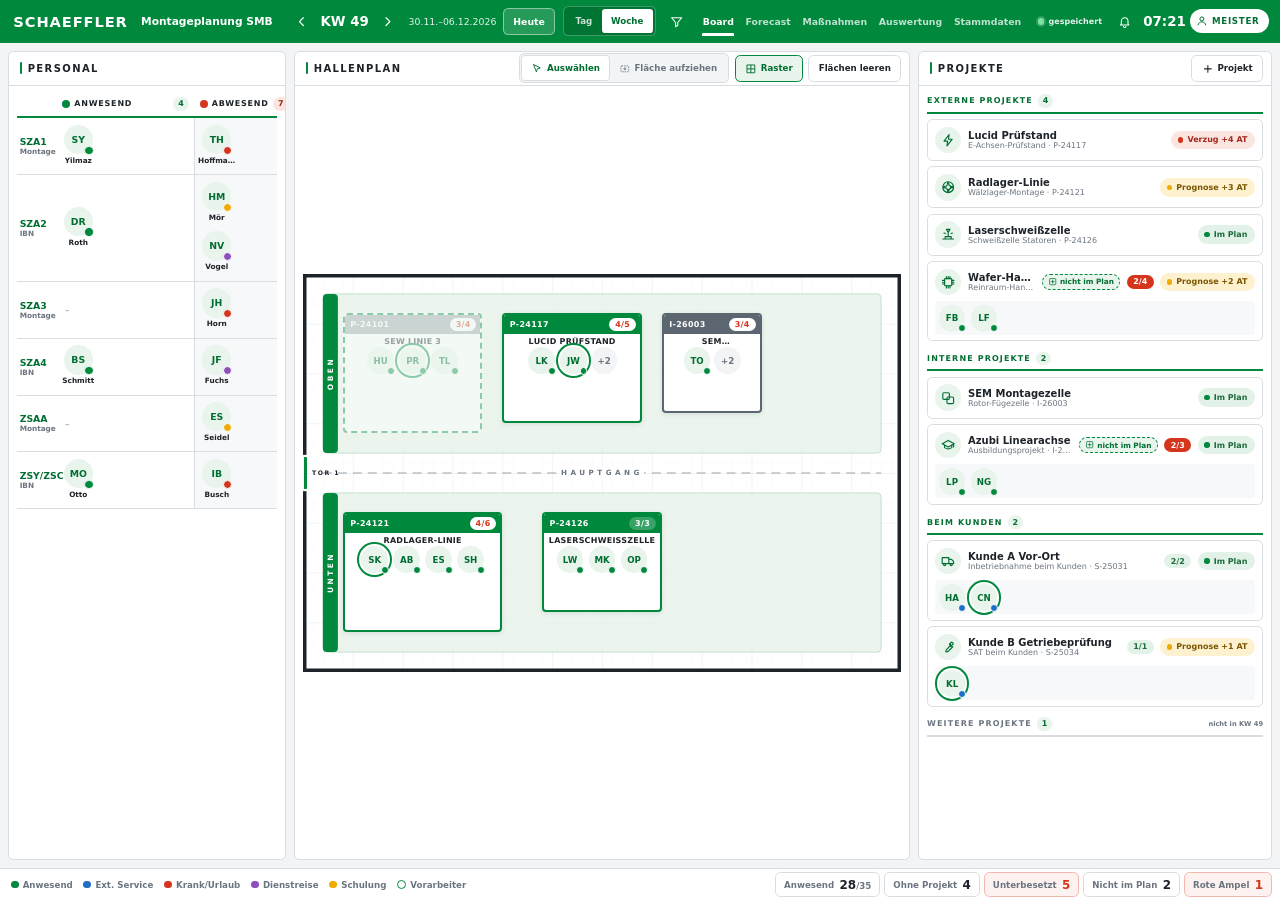
==== commit df0500bf: "Montageboard als eigenständige Web-App (ohne Installation) HTML/CSS/Vanilla-JS ohne Build, Server un" ====
--- a/montageboard/index.html
+++ b/montageboard/index.html
@@ -2,1651 +2,103 @@
 <html lang="de">
 <head>
 <meta charset="UTF-8">
-<meta name="viewport" content="width=device-width, initial-scale=1.0">
+<meta name="viewport" content="width=device-width, initial-scale=1, maximum-scale=1, user-scalable=no">
 <title>Montageplanung SMB</title>
-<style>
-/* ==========================================================================
-   Montageplanung SMB – Klick-Prototyp
-   1920×1080-Bühne, per transform: scale auf jede 16:9-Auflösung skaliert
-   (3840×2160 → Faktor 2). Alle Daten fiktiv, Änderungen nur im Browser.
-   Farbwelt: Schaeffler-Grün + Weiß + Grautöne; Status-/Ampelfarben nur als Signal.
-   ========================================================================== */
-:root{
-  --green:#00893D; --green-dk:#006B2F; --green-lt:#E6F3EC; --green-ln:#C9E2D3;
-  --surface:#F4F5F6; --surface-2:#ECEEF0; --line:#D9DCDF; --line-2:#C5CACF;
-  --text-2:#5F6870; --text-3:#7A838B; --text:#1F2328; --white:#FFFFFF;
-  --st-an:#2E9E4F; --st-sc:#F2A900; --st-ex:#1F6FD1; --st-dr:#8A3FD1; --st-ab:#D7263D;
-  --amp-g:#2E9E4F; --amp-y:#F2C94C; --amp-r:#D7263D;
-  --warn:#E8710A;
-  --ph1:#7FBF97; --ph2:#58A877; --ph3:#2E8655; --ph4:#167340; --ph5:#005A2E; --ph6:#003D1E;
-  --r:8px;
-  --font:"Barlow","Segoe UI",Arial,sans-serif;
-}
-*{box-sizing:border-box}
-[hidden]{display:none!important}
-html,body{margin:0;height:100%;overflow:hidden;background:#DDE1E4}
-body{font-family:var(--font);color:var(--text);-webkit-font-smoothing:antialiased;
-  font-variant-numeric:tabular-nums;-webkit-tap-highlight-color:transparent;user-select:none}
-button{font:inherit;color:inherit;background:none;border:0;padding:0;cursor:pointer}
-input{font:inherit}
-
-/* ---------- Bühne ---------- */
-#stage{position:absolute;left:50%;top:50%;width:1920px;height:1080px;background:var(--white);
-  transform:translate(-50%,-50%) scale(var(--s,1));transform-origin:center center;
-  display:grid;grid-template-rows:64px minmax(0,1fr) 52px;grid-template-columns:minmax(0,1fr);overflow:hidden}
-
-/* ---------- B1 Kopfzeile ---------- */
-.hdr{display:flex;align-items:center;gap:16px;padding:0 20px 0 24px;border-bottom:3px solid var(--green);background:var(--white);white-space:nowrap}
-.brand{display:flex;align-items:center;gap:14px;flex:none}
-.wordmark{font-weight:800;font-size:24px;letter-spacing:.06em;color:var(--green);line-height:1}
-.brand .sep{width:1px;height:28px;background:var(--line)}
-.app-title{font-size:18px;font-weight:600}
-.app-title small{display:block;font-size:12px;font-weight:600;color:var(--text-2);letter-spacing:.08em;text-transform:uppercase;margin-top:1px}
-.hdr-center{display:flex;align-items:center;gap:10px;margin-left:auto;flex:none}
-.kw{display:flex;align-items:center;gap:4px}
-.icon-btn{position:relative;width:36px;height:36px;flex:none;display:grid;place-items:center;border-radius:var(--r);border:1px solid var(--line);background:var(--white)}
-.icon-btn svg{width:16px;height:16px}
-.kw-label{font-size:22px;font-weight:700;padding:0 6px;min-width:84px;text-align:center}
-.kw-range{font-size:15px;font-weight:600;color:var(--text-2);margin-left:6px}
-.btn{height:36px;padding:0 14px;border-radius:var(--r);border:1px solid var(--line);background:var(--white);
-  font-size:14px;font-weight:600;display:inline-flex;align-items:center;justify-content:center;gap:8px;white-space:nowrap}
-.btn svg{width:16px;height:16px}
-.btn.pri{background:var(--green-dk);border-color:var(--green-dk);color:var(--white)}
-.btn.pri:disabled{background:#AEB5BB;border-color:#AEB5BB;cursor:default}
-.btn.ghost{border-color:transparent;background:transparent}
-.btn.sm{height:32px;padding:0 10px;font-size:13px}
-.seg{display:inline-flex;height:36px;border:1px solid var(--line);border-radius:var(--r);padding:2px;background:var(--surface)}
-.seg button{min-width:58px;padding:0 12px;border-radius:6px;font-size:14px;font-weight:600;color:var(--text-2)}
-.seg button.on{background:var(--white);color:var(--text);box-shadow:inset 0 0 0 1px var(--line)}
-.hdr-right{margin-left:auto;display:flex;align-items:center;gap:12px;flex:none}
-.tabs{display:flex;align-self:stretch}
-.tabs button{position:relative;padding:0 11px;font-size:15px;font-weight:600;color:var(--text-2)}
-.tabs button.on{color:var(--text)}
-.tabs button.on::after{content:"";position:absolute;left:8px;right:8px;bottom:-3px;height:3px;background:var(--green-dk)}
-.badge-n{position:absolute;top:-6px;right:-6px;min-width:18px;height:18px;padding:0 5px;border-radius:9px;background:var(--st-ab);color:var(--white);
-  font-size:11px;font-weight:800;display:grid;place-items:center;border:2px solid var(--white);box-sizing:content-box}
-.sync{display:flex;align-items:center;gap:7px;font-size:13px;font-weight:600;color:var(--text-2)}
-.sync i{width:10px;height:10px;border-radius:50%;background:var(--st-an);box-shadow:0 0 0 3px rgba(46,158,79,.18)}
-.clock{font-size:22px;font-weight:700;min-width:58px;text-align:right}
-.role{height:36px;padding:0 12px 0 6px;border-radius:18px;background:var(--surface);border:1px solid var(--line);
-  display:inline-flex;align-items:center;gap:8px;font-size:13px;font-weight:700;letter-spacing:.08em;text-transform:uppercase}
-.role span{width:24px;height:24px;border-radius:50%;background:var(--text);display:grid;place-items:center}
-.role svg{width:14px;height:14px}
-.vsep{width:1px;height:28px;background:var(--line);flex:none}
-
-/* ---------- Ansichten ---------- */
-.views{min-height:0;position:relative}
-.view{height:100%}
-.main{display:grid;grid-template-columns:352px minmax(0,1fr) 528px;gap:12px;padding:12px 16px}
-.panel{display:flex;flex-direction:column;min-height:0;min-width:0}
-.ph{height:36px;flex:none;display:flex;align-items:center;gap:12px;margin-bottom:8px}
-.ph h2{margin:0;font-size:15px;font-weight:700;letter-spacing:.1em;text-transform:uppercase;white-space:nowrap}
-.ph .sub{font-size:13px;font-weight:600;color:var(--text-2);white-space:nowrap}
-.ph .right{margin-left:auto;display:flex;align-items:center;gap:10px}
-.count{min-width:24px;height:20px;padding:0 6px;border-radius:10px;background:var(--surface);border:1px solid var(--line);
-  font-size:12px;font-weight:700;display:inline-grid;place-items:center}
-.st-an{background:var(--st-an)} .st-sc{background:var(--st-sc)} .st-ex{background:var(--st-ex)}
-.st-dr{background:var(--st-dr)} .st-ab{background:var(--st-ab)}
-
-/* ---------- Personenbild (Platzhalter-Foto) ---------- */
-.ph-img{position:relative;flex:none;display:block;border-radius:6px;background-color:var(--surface-2);background-size:cover;background-position:center}
-.ph-img .sd{position:absolute;right:-3px;bottom:-3px;width:12px;height:12px;border-radius:50%;border:2px solid var(--white)}
-.ph-img.lead::after{content:"";position:absolute;left:0;right:0;bottom:0;height:3px;border-radius:0 0 6px 6px;background:var(--green)}
-.av{position:relative;flex:none;width:26px;height:26px;border-radius:50%;background-size:cover;background-position:center;border:2px solid var(--white);box-sizing:content-box}
-
-/* ---------- B2 Personal ---------- */
-.pool{flex:1;min-height:0;display:flex;flex-direction:column;gap:10px}
-.sect{border-radius:var(--r);background:var(--surface);padding:8px;display:flex;flex-direction:column;gap:6px;transition:box-shadow .15s}
-.sect-h{height:24px;display:flex;align-items:center;gap:8px;font-size:13px;font-weight:800;letter-spacing:.1em;text-transform:uppercase}
-.sect-h i{width:12px;height:12px;border-radius:50%}
-.sect-h .hint{margin-left:auto;font-size:11.5px;font-weight:600;letter-spacing:0;text-transform:none;color:var(--text-2)}
-.sect.drop-ok{box-shadow:0 0 0 3px var(--green)}
-.sect.ab.drop-ok{box-shadow:0 0 0 3px var(--st-ab)}
-.depts{display:grid;grid-template-columns:repeat(2,minmax(0,1fr));grid-auto-flow:row dense;gap:6px}
-.dept{background:var(--white);border:1px solid var(--line);border-radius:var(--r);min-width:0}
-.dept.full{grid-column:1 / -1}
-.dept-h{height:18px;padding:0 8px;display:flex;align-items:center;justify-content:space-between;background:var(--green-dk);color:var(--white);
-  font-size:11px;font-weight:700;letter-spacing:.1em;border-radius:7px 7px 0 0}
-.dept-h b{font-weight:600;opacity:.85;letter-spacing:0}
-.sect.ab .dept-h{background:#8A939B}
-.phs{display:flex;flex-wrap:wrap;gap:4px;padding:5px 4px 4px}
-.pt{width:42px;display:flex;flex-direction:column;align-items:center;gap:2px;cursor:grab;touch-action:manipulation;border-radius:6px;position:relative}
-.pt .ph-img{width:42px;height:42px}
-.pt .cap{font-size:10.5px;font-weight:700;max-width:46px;white-space:nowrap;overflow:hidden;text-overflow:ellipsis;line-height:12px}
-.pt.abs .ph-img{filter:grayscale(1);opacity:.6}
-.pt .why{position:absolute;left:-1px;right:-1px;top:28px;height:14px;border-radius:0 0 6px 6px;font-size:8px;font-weight:800;letter-spacing:0;
-  color:var(--white);display:grid;place-items:center;text-transform:uppercase}
-.pt .svc{position:absolute;left:-1px;right:-1px;top:28px;height:14px;border-radius:0 0 6px 6px;background:var(--st-ex);font-size:8.5px;font-weight:800;color:var(--white);display:grid;place-items:center;letter-spacing:.04em}
-.pt.sel .ph-img{box-shadow:0 0 0 2px var(--white),0 0 0 4px var(--green)}
-.pt.sel{animation:pulse 1.6s ease-in-out infinite}
-@keyframes pulse{0%,100%{box-shadow:0 0 0 0 rgba(0,137,61,.35)}50%{box-shadow:0 0 0 6px rgba(0,137,61,0)}}
-.dim .pt:not(.hit){opacity:.28}
-.dim .pt.hit .ph-img{box-shadow:0 0 0 2px var(--white),0 0 0 4px var(--green-dk)}
-.dragging{opacity:.35}
-.drop-note{border:1.5px dashed var(--line-2);border-radius:var(--r);padding:8px;font-size:12px;font-weight:600;color:var(--text-2);text-align:center}
-
-/* Tabelle Anwesend | Abwesend */
-.ptab{background:var(--white);border:1px solid var(--line);border-radius:var(--r);overflow:hidden;flex:none}
-.pt-h,.prow{display:grid;grid-template-columns:40px minmax(0,1fr) 120px}
-.pt-h{height:36px;background:var(--surface);border-bottom:1px solid var(--line);font-size:11.5px;font-weight:800;letter-spacing:.05em;text-transform:uppercase}
-.pt-h > span{display:flex;align-items:center;gap:5px;padding:0 6px;min-width:0}
-.pt-h > span:first-child{font-size:10.5px;color:var(--text-2);letter-spacing:.04em}
-.pt-h i{width:10px;height:10px;border-radius:50%;flex:none}
-.pt-h .count{margin-left:auto;min-width:20px;padding:0 5px}
-.pt-h .c-ab{letter-spacing:.02em}
-.pt-h .c-ab,.prow .c-ab{border-left:1px solid var(--line)}
-.prow{border-bottom:1px solid #EEF0F2}
-.prow:last-child{border-bottom:0}
-.prow .dl{padding:8px 0 0 6px;line-height:13px;font-size:11px;font-weight:800;letter-spacing:.04em;color:var(--green-dk);border-right:1px solid #EEF0F2;background:#FAFBFB}
-.prow .c-an,.prow .c-ab{display:flex;flex-wrap:wrap;gap:4px;padding:5px 5px;align-content:flex-start;min-height:62px;min-width:0}
-.prow .c-ab{background:#F8F9FA}
-.prow .none{color:var(--text-3);font-size:13px;font-weight:700;padding:16px 0 0 38px}
-.c-an.drop-ok{background:var(--green-lt)!important;box-shadow:inset 0 0 0 2px var(--green)}
-.c-ab.drop-ok{background:#FDECEE!important;box-shadow:inset 0 0 0 2px var(--st-ab)}
-.ptab.flash{animation:flash 1.4s ease-out 2}
-
-/* Projektliste: Firmenlogo + Status */
-.plist2{display:flex;flex-direction:column;gap:6px}
-.pc2{position:relative;height:54px;padding:0 10px;border:1px solid var(--line);border-radius:var(--r);background:var(--white);display:flex;align-items:center;gap:10px;cursor:grab;min-width:0}
-.pc2 > .mk{width:32px;height:32px;flex:none}
-.pc2 .tx{display:flex;flex-direction:column;min-width:0;flex:1}
-.pc2 .tx b{font-size:14px;font-weight:800;letter-spacing:.05em;white-space:nowrap}
-.pc2 .tx span{font-size:12.5px;font-weight:600;color:var(--text-2);white-space:nowrap;overflow:hidden;text-overflow:ellipsis}
-.pc2 .tag{position:static;flex:none;height:22px;padding:0 8px;border-radius:11px;font-size:11px;font-weight:700;display:inline-flex;align-items:center;gap:4px;white-space:nowrap}
-.pc2.focus{border-color:var(--green);box-shadow:0 0 0 2px var(--green)}
-.pc2.drop-ok{border-color:var(--green);box-shadow:0 0 0 3px var(--green),0 0 16px rgba(0,137,61,.35)}
-.stat{flex:none;height:26px;padding:0 10px 0 8px;border-radius:13px;display:inline-flex;align-items:center;gap:6px;font-size:12px;font-weight:700;white-space:nowrap;border:1px solid}
-.stat i{width:10px;height:10px;border-radius:50%}
-.stat.g{background:#EAF6EE;border-color:#BFE0CA;color:#1E6B37} .stat.g i{background:var(--amp-g)}
-.stat.y{background:#FCF1CC;border-color:#E9C65A;color:#6B4E00} .stat.y i{background:var(--amp-y)}
-.stat.r{background:#FBE3E6;border-color:#E9A3AC;color:#9E1528} .stat.r i{background:var(--amp-r)}
-.svcbox{display:flex;flex-wrap:wrap;gap:10px;padding:8px;border:1px solid var(--line);border-radius:var(--r);min-height:84px}
-.svcbox.drop-ok{border-color:var(--st-ex);box-shadow:inset 0 0 0 2px var(--st-ex)}
-.svcbox .t{font-size:12px;font-weight:600;color:var(--text-3)}
-.pt.svcp{width:64px}
-.pt.svcp .ph-img{width:48px;height:48px}
-.pt .cu{font-size:9.5px;font-weight:700;color:var(--text-2);letter-spacing:.04em;white-space:nowrap}
-
-/* ---------- B3 Hallenplan ---------- */
-.legend-mini{display:flex;gap:12px;font-size:12px;font-weight:600;color:var(--text-2)}
-.legend-mini span{display:inline-flex;align-items:center;gap:6px;white-space:nowrap}
-.legend-mini i{width:18px;height:12px;border-radius:3px;display:inline-block}
-.sw-ex{background:var(--white);border:2px solid var(--green-dk)}
-.sw-in{background:var(--white);border:2px dashed var(--green-dk)}
-.sw-fl{background:var(--white);border:1.5px dashed #9AA3AB}
-.mapwrap{flex:1;min-height:0;display:flex;align-items:center;justify-content:center}
-.map{position:relative;width:100%;aspect-ratio:6/5;max-height:100%;background:var(--surface-2);border:4px solid #5F6870;border-radius:4px;touch-action:none}
-.gate{position:absolute;height:8px;background:var(--white);z-index:2}
-.gate-l{position:absolute;font-size:10.5px;font-weight:700;letter-spacing:.14em;color:var(--text-2);transform:translateX(-50%);white-space:nowrap}
-.aisle{position:absolute;display:grid;place-items:center;pointer-events:none}
-.aisle span{writing-mode:vertical-rl;transform:rotate(180deg);font-size:11px;font-weight:700;letter-spacing:.4em;color:#8F989F}
-.fl{position:absolute;background-color:var(--white);border:1.5px dashed #9AA3AB;border-radius:6px;cursor:crosshair}
-.fl-l{position:absolute;left:2px;top:-22px;font-size:11px;font-weight:800;letter-spacing:.12em;color:var(--text-2);pointer-events:none;text-transform:uppercase}
-.fl-l small{font-weight:600;letter-spacing:0;text-transform:none;margin-left:6px}
-.fl-hint{position:absolute;display:flex;flex-direction:column;align-items:center;justify-content:center;gap:8px;color:#8F989F;font-size:13px;font-weight:700;text-align:center;pointer-events:none;line-height:1.35}
-.fl-hint svg{width:46px;height:46px}
-.fl.drop-ok{border-color:var(--green);box-shadow:inset 0 0 0 2px var(--green)}
-.ghost{position:absolute;border:2px dashed var(--green-dk);background:rgba(0,137,61,.10);border-radius:6px;z-index:8;pointer-events:none;display:grid;place-items:center;
-  font-size:13px;font-weight:800;color:var(--green-dk)}
-.ghost.bad{border-color:var(--st-ab);background:rgba(215,38,61,.08);color:#B3182C}
-.pr{position:absolute;z-index:4;background:#FBFDFC;border:2px solid var(--green-dk);border-radius:6px;padding:8px 10px;display:flex;flex-direction:column;gap:4px;
-  overflow:hidden;cursor:move;min-width:0}
-.pr.in{border-style:dashed;background:var(--white)}
-.pr .co{display:flex;align-items:center;gap:7px;min-width:0}
-.pr .co .mk{width:30px;height:30px;flex:none}
-.pr .co b{font-size:14.5px;font-weight:800;letter-spacing:.05em;white-space:nowrap;overflow:hidden;text-overflow:ellipsis}
-.pr .nr2{font-size:11.5px;font-weight:600;color:var(--text-2);white-space:nowrap;overflow:hidden;text-overflow:ellipsis}
-.pr .pn{font-size:15px;font-weight:700;line-height:18px;white-space:nowrap;overflow:hidden;text-overflow:ellipsis}
-.pr .ft{margin-top:auto;display:flex;align-items:flex-end;justify-content:space-between;gap:6px;min-width:0}
-.pr .cnt{font-size:12px;font-weight:800;white-space:nowrap;padding:1px 6px;border-radius:4px;background:var(--surface)}
-.pr .cnt.under{background:#FBE3E6;color:#9E1528}
-.pr .cnt.over{background:#FDE8D4;color:#8A4200}
-.pr .dim-m{position:absolute;left:8px;bottom:-1px;font-size:10.5px;font-weight:700;color:var(--green-dk);background:var(--green-lt);padding:0 5px;border-radius:4px 4px 0 0;display:none}
-.pr.sel{box-shadow:0 0 0 3px rgba(0,137,61,.35),0 10px 22px rgba(31,35,40,.18);z-index:6}
-.pr.sel .dim-m{display:block}
-.pr.bad{border-color:var(--st-ab)!important;box-shadow:0 0 0 3px rgba(215,38,61,.3)}
-.pr.drop-ok{box-shadow:0 0 0 3px var(--green),0 0 18px rgba(0,137,61,.45);z-index:6}
-.pr.focus{box-shadow:0 0 0 3px var(--green),0 0 0 7px rgba(0,137,61,.18)}
-.pr .rz{position:absolute;right:0;bottom:0;width:22px;height:22px;cursor:nwse-resize;background:linear-gradient(135deg,transparent 50%,var(--green-dk) 50%);display:none}
-.pr .del{position:absolute;right:4px;top:4px;width:30px;height:30px;border-radius:6px;background:var(--white);border:1px solid var(--line);display:none;place-items:center;color:var(--text-2)}
-.pr .del svg{width:14px;height:14px}
-.pr.sel .rz{display:block} .pr.sel .del{display:grid}
-.stk{display:flex;padding-left:6px;min-width:0;overflow:hidden}
-.stk .av{margin-left:-6px;width:24px;height:24px}
-.stk .more{margin-left:-4px;height:24px;min-width:28px;padding:0 5px;border-radius:12px;background:var(--surface);border:2px solid var(--white);font-size:11px;font-weight:800;color:var(--text-2);display:grid;place-items:center}
-
-/* ---------- B4 Projektarten ---------- */
-.proj{flex:1;min-height:0;display:flex;flex-direction:column;gap:10px}
-.sec{display:flex;flex-direction:column;gap:8px}
-.sec-h{height:24px;flex:none;display:flex;align-items:center;gap:8px;border-bottom:1px solid var(--line);padding-bottom:2px}
-.sec-h h3{margin:0;font-size:12.5px;font-weight:800;letter-spacing:.12em;text-transform:uppercase}
-.sec-h .hint{margin-left:auto;font-size:12px;font-weight:600;color:var(--text-2)}
-.cards{display:grid;grid-template-columns:repeat(2,minmax(0,1fr));gap:8px}
-.pc{position:relative;height:104px;padding:9px 10px;border-radius:var(--r);border:1px solid var(--line);background:var(--white);display:flex;flex-direction:column;gap:5px;min-width:0;cursor:grab}
-.pc.under{border-left:4px solid var(--st-ab);padding-left:7px}
-.pc.focus{border-color:var(--green);box-shadow:0 0 0 2px var(--green)}
-.pc.drop-ok{border-color:var(--green);box-shadow:0 0 0 3px var(--green),0 0 16px rgba(0,137,61,.35)}
-.pc .co{display:flex;align-items:center;gap:6px;min-width:0}
-.pc .co .mk{width:18px;height:18px;flex:none}
-.pc .co b{font-size:11px;font-weight:800;letter-spacing:.06em;white-space:nowrap;overflow:hidden;text-overflow:ellipsis}
-.pc .co .nr{margin-left:auto;font-size:11.5px;font-weight:700;color:var(--text-2);white-space:nowrap}
-.pc .pn{display:flex;align-items:center;justify-content:space-between;gap:6px;min-width:0}
-.pc .pn span{font-size:15px;font-weight:700;white-space:nowrap;overflow:hidden;text-overflow:ellipsis}
-.cnt{font-size:12px;font-weight:800;white-space:nowrap;padding:1px 6px;border-radius:4px;background:var(--surface)}
-.cnt.under{background:#FBE3E6;color:#9E1528}
-.cnt.over{background:#FDE8D4;color:#8A4200}
-.pc .ppl{margin-top:auto;display:flex;align-items:center;gap:3px;min-height:28px}
-.pc .ppl .ph-img{width:26px;height:26px;border-radius:5px;cursor:grab}
-.pc .ppl .ph-img .sd{width:9px;height:9px;right:-2px;bottom:-2px}
-.pc .ppl .none{font-size:12px;font-weight:600;color:var(--text-3)}
-.pc .tag{position:absolute;right:8px;bottom:9px;height:20px;padding:0 7px;border-radius:10px;font-size:10.5px;font-weight:700;display:inline-flex;align-items:center;gap:4px;white-space:nowrap}
-.tag.plan{border:1.5px dashed var(--green-dk);color:var(--green-dk);background:var(--green-lt)}
-.tag.kunde{border:1px solid var(--line-2);color:var(--text-2);background:var(--surface)}
-.tag svg{width:11px;height:11px}
-.ohne{border:1.5px dashed var(--line-2);border-radius:var(--r);min-height:40px;padding:6px 10px;display:flex;align-items:center;gap:8px;flex:none}
-.ohne.has{border-color:var(--warn);background:#FFF6EE}
-.ohne .l{font-size:11.5px;font-weight:800;letter-spacing:.1em;text-transform:uppercase;color:var(--text-2);white-space:nowrap}
-.ohne .ph-img{width:28px;height:28px;cursor:grab}
-.ohne .t{font-size:12px;font-weight:600;color:var(--text-3)}
-.ohne.drop-ok{border-color:var(--green);background:var(--green-lt)}
-.flash{animation:flash 1.4s ease-out 2}
-@keyframes flash{0%,100%{box-shadow:0 0 0 0 rgba(0,137,61,0)}30%{box-shadow:0 0 0 4px rgba(0,137,61,.55)}}
-
-/* Logo-Wortmarken (fiktiv) */
-.logo{flex:none;font-size:10px;line-height:14px;color:var(--text);white-space:nowrap}
-.mk{display:inline-block;color:var(--text)}
-.mk svg{width:100%;height:100%;display:block}
-
-/* Pop-up: Projektliste beim Platzieren */
-.plist{display:flex;flex-direction:column;gap:6px;max-height:430px;overflow:auto}
-.plist button{min-height:48px;padding:6px 10px;border-radius:var(--r);border:1px solid var(--line);background:var(--white);display:flex;align-items:center;gap:10px;text-align:left}
-.plist button:hover{border-color:var(--green)}
-.plist .mk{width:26px;height:26px}
-.plist .tx{display:flex;flex-direction:column;min-width:0}
-.plist .tx b{font-size:14px;font-weight:700}
-.plist .tx span{font-size:11.5px;font-weight:600;color:var(--text-2)}
-.plist .st{margin-left:auto;font-size:10.5px;font-weight:700;padding:2px 7px;border-radius:9px;white-space:nowrap}
-.plist .st.neu{background:var(--green-lt);color:var(--green-dk);border:1px dashed var(--green-dk)}
-.plist .st.mv{background:var(--surface);color:var(--text-2);border:1px solid var(--line)}
-
-/* gemeinsam genutzt (Forecast, Pop-up) */
-.phase{height:22px;padding:0 8px;border-radius:4px;background:var(--surface);border:1px solid var(--line);display:inline-flex;align-items:center;gap:6px;
-  font-size:11px;font-weight:700;letter-spacing:.04em;text-transform:uppercase;white-space:nowrap}
-.phase i{width:8px;height:8px;border-radius:2px}
-.qcd{display:flex;gap:4px}
-.qcd span{width:22px;height:22px;border-radius:50%;display:grid;place-items:center;font-size:11px;font-weight:800;color:var(--text)}
-.qcd .g{background:var(--amp-g)} .qcd .y{background:var(--amp-y)} .qcd .r{background:var(--amp-r);color:var(--white)}
-.track{position:relative;height:8px;border-radius:4px;background:#E6E8EA}
-.track > i{position:absolute;left:0;top:0;bottom:0;border-radius:4px}
-.f-g{background:var(--amp-g)} .f-y{background:var(--amp-y)} .f-r{background:var(--amp-r)} .f-n{background:var(--text-2)}
-
-/* ---------- B5 Fußleiste ---------- */
-.ftr{display:flex;align-items:center;gap:14px;padding:0 16px 0 24px;border-top:1px solid var(--line);background:var(--white)}
-.lg{display:flex;align-items:center;gap:12px;font-size:13px;font-weight:600;color:var(--text-2);white-space:nowrap}
-.lg .t{font-size:11px;font-weight:700;letter-spacing:.12em;color:var(--text);text-transform:uppercase}
-.lg span{display:inline-flex;align-items:center;gap:6px}
-.lg span > i{width:12px;height:12px;border-radius:50%;display:inline-block}
-.lg .amp{width:20px;height:20px;border-radius:50%;border:1.5px solid #8C959D;display:inline-grid;place-items:center;font-size:10px;font-weight:800;color:var(--text)}
-.kpis{margin-left:auto;display:flex;gap:6px}
-.kpi{height:40px;padding:0 8px 0 12px;border-radius:var(--r);border:1px solid var(--line);background:var(--white);display:inline-flex;align-items:center;gap:8px;white-space:nowrap}
-.kpi .k{font-size:13px;font-weight:600;color:var(--text-2)}
-.kpi .v{font-size:19px;font-weight:800}
-.kpi .v small{font-size:13px;font-weight:700;color:var(--text-2)}
-.kpi svg{width:14px;height:14px;color:#9AA3AB}
-.kpi .dot{width:10px;height:10px;border-radius:50%}
-.kpi.alert{border-color:var(--st-ab);background:#FDECEE}
-.kpi.alert .k{color:#8E1424} .kpi.alert .v{color:#B3182C} .kpi.alert svg{color:#B3182C}
-
-/* ---------- Snackbar / Toast ---------- */
-.snack{position:absolute;left:50%;bottom:72px;transform:translateX(-50%);z-index:70;height:52px;padding:0 8px 0 18px;border-radius:var(--r);
-  background:var(--text);color:var(--white);display:flex;align-items:center;gap:14px;box-shadow:0 8px 24px rgba(31,35,40,.3);overflow:hidden;transition:opacity .2s,transform .2s}
-.snack.hide{opacity:0;transform:translate(-50%,12px);pointer-events:none}
-.snack .ok{width:22px;height:22px;border-radius:50%;background:var(--st-an);display:grid;place-items:center;flex:none}
-.snack .ok.warn{background:var(--st-ab)}
-.snack .ok svg{width:13px;height:13px}
-.snack .msg{font-size:16px;font-weight:600;white-space:nowrap}
-.snack .msg b{font-weight:800}
-.snack .msg .mail{color:#B9C1C8;font-weight:600;font-size:14px;margin-left:4px}
-.snack .div{width:1px;height:24px;background:rgba(255,255,255,.22)}
-.snack .undo{height:40px;padding:0 14px;border-radius:6px;color:#7FD9A3;font-size:14px;font-weight:800;letter-spacing:.1em;display:inline-flex;align-items:center;gap:8px}
-.snack .undo svg{width:16px;height:16px}
-.snack .timer{position:absolute;left:0;bottom:0;height:3px;width:62%;background:#7FD9A3;opacity:.7}
-
-/* ---------- Pop-ups ---------- */
-.pop{position:absolute;z-index:75;width:388px;background:var(--white);border:1px solid var(--line);border-radius:var(--r);
-  box-shadow:0 18px 44px rgba(31,35,40,.24),0 2px 6px rgba(31,35,40,.12);padding:16px;display:flex;flex-direction:column;gap:14px}
-.pop-h{display:flex;align-items:center;gap:12px}
-.pop-h .av{width:44px;height:44px;font-size:15px}
-.pop-h .av .sd{width:14px;height:14px;right:-1px;bottom:-1px;border-width:3px}
-.pop-h .nm{font-size:20px;font-weight:700;line-height:24px}
-.pop-h .meta{font-size:13px;font-weight:600;color:var(--text-2)}
-.pop-h .x{margin-left:auto;align-self:flex-start}
-.pl{font-size:11px;font-weight:700;letter-spacing:.1em;text-transform:uppercase;color:var(--text-2);margin-bottom:6px;display:flex;justify-content:space-between}
-.pl span{letter-spacing:0;text-transform:none;font-weight:600}
-.statline{display:flex;align-items:center;gap:8px;font-size:14px;font-weight:700}
-.statline i{width:12px;height:12px;border-radius:50%}
-.statline span{font-weight:600;color:var(--text-2)}
-.einsatz{border:1px solid var(--line);border-radius:var(--r);padding:10px;display:flex;flex-direction:column;gap:6px}
-.einsatz .r1{display:flex;align-items:center;gap:8px}
-.zchip{height:24px;min-width:34px;padding:0 7px;border-radius:4px;background:var(--green-dk);color:var(--white);font-size:13px;font-weight:800;display:inline-grid;place-items:center}
-.zchip.fb{background:var(--green-lt);color:var(--green-dk);border:1px solid var(--green-ln)}
-.kl{height:18px;padding:0 6px;border-radius:9px;border:1px solid var(--line-2);font-size:10px;font-weight:700;letter-spacing:.06em;text-transform:uppercase;color:var(--text-2);display:inline-flex;align-items:center}
-.einsatz .nm2{font-size:15px;font-weight:700}
-.einsatz .r2{display:flex;align-items:center;justify-content:space-between;font-size:12.5px;font-weight:600;color:var(--text-2)}
-.sugg{display:flex;flex-wrap:wrap;gap:6px}
-.sugg button{height:36px;padding:0 10px;border-radius:var(--r);border:1px solid var(--green);background:var(--green-lt);color:var(--green-dk);font-size:13px;font-weight:700;display:inline-flex;align-items:center;gap:6px}
-.ausl{display:flex;align-items:center;gap:12px}
-.ausl .big{font-size:28px;font-weight:800;line-height:1}
-.ausl .big small{font-size:15px}
-.ausl .tr{flex:1}
-.ausl .tr .track{height:10px}
-.ausl .tr div{font-size:12px;font-weight:600;color:var(--text-2);margin-top:5px;display:flex;justify-content:space-between}
-.week{display:grid;grid-template-columns:repeat(5,1fr);gap:4px;margin-top:10px}
-.day{height:52px;border-radius:6px;border:1px solid var(--line);background:var(--surface);display:flex;flex-direction:column;align-items:center;justify-content:center;gap:1px}
-.day .d{font-size:10.5px;font-weight:700;color:var(--text-2);letter-spacing:.04em}
-.day .c{font-size:13px;font-weight:800}
-.day .h{font-size:10.5px;font-weight:600;color:var(--text-2)}
-.day.today{border:2px solid var(--green);background:var(--white)}
-.day.plan{background:var(--white);border-style:dashed}
-.day.free .c{color:var(--text-3)}
-.day.off .c{font-size:11px;letter-spacing:.04em}
-.stbtns{display:grid;grid-template-columns:repeat(5,1fr);gap:4px}
-.stbtns button{height:52px;border-radius:6px;border:1px solid var(--line);background:var(--white);display:flex;flex-direction:column;align-items:center;justify-content:center;gap:5px;
-  font-size:11.5px;font-weight:700;color:var(--text);line-height:1.1;text-align:center;padding:0 2px}
-.stbtns button i{width:12px;height:12px;border-radius:50%;flex:none}
-.stbtns button.cur{background:var(--surface);box-shadow:inset 0 0 0 1px var(--line-2)}
-.stbtns button.pend{border:2px solid var(--green-dk);background:var(--green-lt)}
-.chips{display:flex;flex-wrap:wrap;gap:6px}
-.chips button{height:32px;padding:0 10px;border-radius:16px;border:1px solid var(--line-2);background:var(--white);font-size:12.5px;font-weight:700;color:var(--text)}
-.chips button.on{background:var(--text);color:var(--white);border-color:var(--text)}
-.conseq{border-radius:var(--r);background:var(--surface);border:1px solid var(--line);padding:10px 12px;display:flex;flex-direction:column;gap:6px;font-size:13px;font-weight:700;color:var(--text)}
-.conseq ul{margin:0;padding-left:18px;color:var(--text-2);font-weight:600}
-.conseq ul b{color:var(--text)}
-.conseq li{margin:2px 0}
-.pop-f{display:flex;gap:8px;justify-content:flex-end}
-.pop-f .btn{height:40px}
-.pop-f .lft{margin-right:auto}
-
-.menu{position:absolute;z-index:65;width:420px;background:var(--white);border:1px solid var(--line);border-radius:var(--r);box-shadow:0 18px 44px rgba(31,35,40,.24);overflow:hidden}
-.menu-h{height:48px;padding:0 8px 0 16px;display:flex;align-items:center;justify-content:space-between;border-bottom:1px solid var(--line)}
-.menu-h h4{margin:0;font-size:13px;font-weight:700;letter-spacing:.1em;text-transform:uppercase}
-.nt{display:grid;grid-template-columns:28px 1fr auto;gap:10px;padding:12px 16px;border-bottom:1px solid #EEF0F2;align-items:start}
-.nt.unread{background:#F7FBF8}
-.nt .ic{width:28px;height:28px;border-radius:50%;display:grid;place-items:center;background:var(--surface)}
-.nt .ic svg{width:15px;height:15px}
-.nt .ic.alert{background:#FBE3E6;color:#B3182C} .nt .ic.warn{background:#FCF1CC;color:#6B4E00} .nt .ic.mail{background:var(--green-lt);color:var(--green-dk)}
-.nt .tt{font-size:14px;font-weight:700}
-.nt .tx{font-size:12.5px;font-weight:600;color:var(--text-2);margin-top:2px}
-.nt .tm{font-size:12px;font-weight:600;color:var(--text-3)}
-.menu-f{padding:10px 16px;font-size:12px;font-weight:600;color:var(--text-2);display:flex;align-items:center;gap:8px}
-.menu-f svg{width:14px;height:14px}
-
-.backdrop{position:absolute;inset:0;z-index:80;background:rgba(31,35,40,.35);display:grid;place-items:center}
-.modal{width:560px;background:var(--white);border-radius:var(--r);box-shadow:0 24px 60px rgba(31,35,40,.3);padding:24px;display:flex;flex-direction:column;gap:16px}
-.modal h3{margin:0;font-size:18px;font-weight:700;letter-spacing:.06em;text-transform:uppercase}
-.modal p{margin:0;font-size:14px;color:var(--text-2);font-weight:500}
-.field{display:flex;gap:8px}
-.field input{flex:1;height:44px;border:1.5px solid var(--line-2);border-radius:var(--r);padding:0 14px;font-size:18px;font-weight:700;letter-spacing:.04em;color:var(--text);outline:none}
-.field input:focus{border-color:var(--green)}
-.field .btn{height:44px}
-.preview{border:1px solid var(--line);border-radius:var(--r);padding:14px;display:grid;grid-template-columns:1fr 1fr;gap:10px 16px}
-.preview .full{grid-column:1/-1;display:flex;justify-content:space-between;align-items:center}
-.preview .k{font-size:11px;font-weight:700;letter-spacing:.08em;text-transform:uppercase;color:var(--text-2)}
-.preview .v{font-size:15px;font-weight:700}
-.preview .nm{font-size:18px;font-weight:700}
-.nf{font-size:14px;font-weight:600;color:#B3182C}
-
-.toast{position:absolute;left:50%;top:76px;transform:translateX(-50%);z-index:90;height:40px;padding:0 16px;border-radius:20px;background:var(--text);color:var(--white);
-  font-size:14px;font-weight:600;display:flex;align-items:center;gap:8px;transition:opacity .2s;white-space:nowrap}
-.toast.hide{opacity:0;pointer-events:none}
-.tip{position:absolute;z-index:95;max-width:300px;padding:7px 10px;border-radius:6px;background:var(--text);color:var(--white);font-size:12.5px;font-weight:600;line-height:1.35;pointer-events:none;white-space:pre-line}
-
-/* ---------- Forecast ---------- */
-.vpad{padding:12px 16px;display:flex;flex-direction:column;gap:12px}
-.ktiles{display:grid;grid-template-columns:repeat(4,1fr);gap:12px;flex:none}
-.ktile{height:104px;border:1px solid var(--line);border-radius:var(--r);padding:12px 16px;display:flex;flex-direction:column;justify-content:space-between;background:var(--white);min-width:0}
-.ktile .k{font-size:12px;font-weight:700;letter-spacing:.1em;text-transform:uppercase;color:var(--text-2);display:flex;justify-content:space-between;gap:8px}
-.ktile .v{font-size:32px;font-weight:800;line-height:1;display:flex;align-items:baseline;gap:8px}
-.ktile .v small{font-size:15px;font-weight:700;color:var(--text-2)}
-.ktile .s{font-size:12.5px;font-weight:600;color:var(--text-2);white-space:nowrap;overflow:hidden;text-overflow:ellipsis}
-.ktile .f{font-size:11px;font-weight:600;color:var(--text-3);letter-spacing:0;text-transform:none;white-space:nowrap}
-.fc{flex:1;min-height:0;border:1px solid var(--line);border-radius:var(--r);display:flex;flex-direction:column;overflow:hidden}
-.fc-row{display:grid;grid-template-columns:232px 220px 164px 140px 168px minmax(0,1fr);align-items:center;border-bottom:1px solid #EEF0F2}
-.fc-row > div{padding:0 12px;min-width:0}
-.fc-head{height:48px;flex:none;background:var(--surface);border-bottom:1px solid var(--line);font-size:11px;font-weight:700;letter-spacing:.08em;text-transform:uppercase;color:var(--text-2)}
-.fc-head > div small{display:block;font-size:10.5px;letter-spacing:0;text-transform:none;font-weight:600;color:var(--text-3)}
-.fc-sec{height:26px;flex:none;padding:0 12px;display:flex;align-items:center;gap:8px;background:#FAFBFB;border-bottom:1px solid #EEF0F2;font-size:11px;font-weight:700;letter-spacing:.12em;text-transform:uppercase}
-.fc-row.r{height:62px;flex:none;cursor:pointer}
-.fc-row.r:hover{background:#FAFBFB}
-.fc-row.hl{background:var(--green-lt)!important;box-shadow:inset 4px 0 0 var(--green)}
-.fc-p .nm{font-size:14.5px;font-weight:700;white-space:nowrap;overflow:hidden;text-overflow:ellipsis}
-.fc-p .nr{font-size:12px;font-weight:600;color:var(--text-2);display:flex;gap:6px;align-items:center;margin-top:3px}
-.l1{font-size:13px;font-weight:700;display:flex;align-items:center;gap:6px;white-space:nowrap}
-.l1 em{font-style:normal;font-weight:600;color:var(--text-2)}
-.l2{font-size:11.5px;font-weight:600;color:var(--text-2);margin-top:4px;white-space:nowrap}
-.hbar{position:relative;height:10px;border-radius:5px;background:#E6E8EA;margin-top:6px}
-.hbar .ist{position:absolute;left:0;top:0;bottom:0;border-radius:5px;background:var(--text-2)}
-.hbar .ext{position:absolute;top:0;bottom:0;background:repeating-linear-gradient(135deg,var(--text) 0 2px,transparent 2px 5px);border-radius:0 5px 5px 0;opacity:.55}
-.hbar .plan{position:absolute;top:-4px;bottom:-4px;width:2px;background:var(--green-dk)}
-.amp1{width:14px;height:14px;border-radius:50%;display:inline-block;flex:none}
-.amp1.g{background:var(--amp-g)} .amp1.y{background:var(--amp-y)} .amp1.r{background:var(--amp-r)}
-.fc-g{position:relative;align-self:stretch;padding:0!important;border-left:1px solid #EEF0F2}
-.gscale{position:absolute;inset:0 16px 0 8px}
-.gscale .m{position:absolute;top:7px;font-size:11px;font-weight:700;color:var(--text);letter-spacing:.06em}
-.gscale .w{position:absolute;bottom:6px;font-size:10px;font-weight:600;color:var(--text-3);transform:translateX(-50%);letter-spacing:0}
-.gscale .w.now{color:var(--green-dk);font-weight:800}
-.gline{position:absolute;top:0;bottom:0;width:1px;background:#F0F2F3}
-.gline.mo{background:#DDE1E4}
-.gtoday{position:absolute;top:0;bottom:0;width:2px;margin-left:-1px;background:var(--green);z-index:2}
-.gbar{position:absolute;top:50%;height:20px;transform:translateY(-50%);display:flex}
-.gseg{height:100%;display:grid;place-items:center;font-size:10px;font-weight:800;letter-spacing:.04em;color:var(--white);overflow:hidden;border-right:2px solid var(--white)}
-.gseg:first-child{border-radius:4px 0 0 4px}
-.gseg:last-child{border-radius:0 4px 4px 0;border-right:0}
-.gseg.dk{color:var(--text)}
-.gseg.cur{box-shadow:inset 0 0 0 2px var(--text)}
-.gseg.overdue{box-shadow:inset 0 0 0 2px var(--st-ab)}
-.gext{position:absolute;top:50%;height:20px;transform:translateY(-50%);border-radius:0 4px 4px 0;z-index:1}
-.gext.y{background:repeating-linear-gradient(135deg,#E9B82E 0 3px,#FCF1CC 3px 7px);border:1px solid #D9A92A}
-.gext.r{background:repeating-linear-gradient(135deg,#D7263D 0 3px,#FBE3E6 3px 7px);border:1px solid #C21F35}
-.glbl{position:absolute;top:50%;transform:translateY(-50%);font-size:11px;font-weight:800;white-space:nowrap;z-index:3}
-.fc-foot{height:40px;flex:none;margin-top:auto;padding:0 12px;display:flex;align-items:center;gap:16px;font-size:12px;font-weight:600;color:var(--text-2);border-top:1px solid var(--line);background:var(--surface)}
-.fc-foot span{display:inline-flex;align-items:center;gap:6px;white-space:nowrap}
-.fc-foot .sw{width:14px;height:10px;border-radius:2px;display:inline-block}
-.fc-foot b{color:var(--text)}
-
-/* ---------- Auswertung ---------- */
-.agrid{flex:1;min-height:0;display:grid;grid-template-columns:1fr 1fr;grid-template-rows:minmax(0,1fr) minmax(0,1fr);gap:12px}
-.chart{border:1px solid var(--line);border-radius:var(--r);padding:14px 16px 10px;display:flex;flex-direction:column;min-height:0}
-.chart h4{margin:0;font-size:14px;font-weight:700;letter-spacing:.08em;text-transform:uppercase;display:flex;justify-content:space-between;align-items:baseline}
-.chart h4 span{font-size:12px;font-weight:600;letter-spacing:0;text-transform:none;color:var(--text-2)}
-.chart .cs{font-size:12.5px;font-weight:600;color:var(--text-2);margin:3px 0 6px}
-.chart svg{flex:1;min-height:0;width:100%;display:block}
-.chart svg text{font-family:var(--font);font-variant-numeric:tabular-nums;paint-order:stroke;stroke:#fff;stroke-width:7px;stroke-linejoin:round}
-.chart .hit{fill:transparent}
-.chart .hit:hover{fill:rgba(31,35,40,.04)}
-.stackbar{display:flex;height:14px;border-radius:4px;overflow:hidden;gap:2px}
-.stackbar i{height:100%}
-
-/* Tabellenziffern nur für Zahlen – Namen und Wortmarken proportional */
-.kn,.t-top .nm,.logo,.pn,.mn,.zl,.app-title,.fc-p .nm,.pop-h .nm,.einsatz .nm2,.preview .nm{font-variant-numeric:normal}
-/* =====================================================================
-   DESIGN-ÜBERARBEITUNG – ruhiger, kartenbasiert, mehr Weißraum
-   ===================================================================== */
-:root{--bg:#EDEFF1;--card:#FFFFFF;--shadow:0 1px 2px rgba(31,35,40,.05),0 6px 18px rgba(31,35,40,.06);--r2:14px;--hair:#E6E8EB}
-#stage{background:var(--bg)}
-.hdr{border-bottom:0;box-shadow:inset 0 -3px 0 var(--green),0 1px 0 var(--line)}
-.ftr{border-top:0;box-shadow:0 -1px 0 var(--line)}
-
-/* Hauptraster & Karten */
-.main{grid-template-columns:372px minmax(0,1fr) 500px;gap:16px;padding:16px 20px}
-#v-board > .panel{background:var(--card);border-radius:var(--r2);box-shadow:var(--shadow);padding:14px 16px 16px}
-.ph{height:32px;margin-bottom:12px}
-.ph h2{font-size:15px;letter-spacing:.12em}
-.ph .sub{font-weight:500;color:var(--text-3)}
-.btn{border-color:var(--hair);border-radius:10px}
-.btn.sm{height:34px}
-
-/* ---------- Personal-Tabelle ---------- */
-.pool{gap:12px}
-.ptab{border:0;border-radius:12px;background:transparent;overflow:visible}
-.pt-h,.prow{grid-template-columns:44px minmax(0,1fr) 112px}
-.pt-h{height:38px;background:transparent;border-bottom:1px solid var(--hair);font-size:12px;letter-spacing:.08em}
-.pt-h > span{padding:0 8px}
-.pt-h > span:first-child{color:var(--text-3)}
-.pt-h .c-ab{border-left:0;background:#F6F7F8;border-radius:10px 10px 0 0}
-.pt-h .count{background:var(--white);border-color:var(--hair)}
-.prow{border-bottom:1px solid var(--hair)}
-.prow .dl{border-right:0;background:transparent;padding:12px 0 0 0;display:flex;justify-content:flex-start}
-.prow .dl{font-size:11.5px;color:var(--text-2);letter-spacing:.04em}
-.prow .c-an,.prow .c-ab{padding:7px 4px;gap:5px 4px;min-height:0}
-.prow .c-ab{border-left:0;background:#F6F7F8}
-.prow:last-child .c-ab{border-radius:0 0 10px 10px}
-.prow .none{padding:16px 0 0 42px;color:#B8BEC4}
-.pt{width:40px}
-.pt .ph-img{width:40px;height:40px;border-radius:50%}
-.ph-img .sd{right:-1px;bottom:-1px;width:12px;height:12px}
-.ph-img .sd.st-an{display:none}
-.ph-img.lead::after{display:none}
-.ph-img.lead{box-shadow:0 0 0 2px var(--white),0 0 0 4px var(--green)}
-.pt .cap{font-size:10.5px;font-weight:600;color:var(--text-2);margin-top:2px}
-.pt.abs .ph-img{filter:grayscale(1);opacity:.55}
-.pt .why,.pt .svc{top:30px;left:50%;right:auto;transform:translateX(-50%);height:14px;padding:0 5px;border-radius:7px;font-size:8px;letter-spacing:.02em;box-shadow:0 0 0 2px var(--white);white-space:nowrap}
-.pt.sel .ph-img{box-shadow:0 0 0 2px var(--white),0 0 0 4px var(--green)}
-.pt.sel{animation:none}
-.dim .pt:not(.hit){opacity:.25}
-.drop-note{border:0;background:#F6F7F8;border-radius:10px;color:var(--text-3);font-weight:500}
-.drop-note b{color:var(--text-2)}
-.c-an.drop-ok{background:var(--green-lt)!important;box-shadow:inset 0 0 0 2px var(--green);border-radius:8px}
-.c-ab.drop-ok{background:#FDECEE!important;box-shadow:inset 0 0 0 2px var(--st-ab);border-radius:8px}
-
-/* ---------- Hallenplan ---------- */
-.legend-mini{gap:16px;color:var(--text-3);font-weight:500}
-.legend-mini i{width:20px;height:13px;border-radius:4px}
-.sw-fl{background:#F2F8F4;border:1px solid #CFE3D6}
-.sw-ex{background:var(--white);border:1px solid var(--line);box-shadow:inset 4px 0 0 var(--green)}
-.sw-in{background:var(--white);border:1px solid var(--line);box-shadow:inset 4px 0 0 #8A939B}
-.map{background:#F7F8F9;border:6px solid #3A4148;border-radius:12px}
-.gate{background:var(--card)}
-.gate-l{font-size:11px;color:var(--text-3);letter-spacing:.16em}
-.aisle{background-image:repeating-linear-gradient(90deg,#C9CED3 0 18px,transparent 18px 32px);background-size:100% 2px;background-position:center;background-repeat:no-repeat}
-.aisle span{background:#F7F8F9;padding:0 14px;color:var(--text-3);font-size:11px;letter-spacing:.45em}
-.fl{background-color:#F2F8F4;border:1px solid #CFE3D6;border-radius:12px;background-image:radial-gradient(circle,#BFD9C8 1px,transparent 1.4px)!important;background-size:calc(100% / 27) calc(100% / 10)!important;background-position:0 0}
-.fl-l{top:-24px;left:4px;font-size:12px;color:var(--text);letter-spacing:.1em;display:flex;align-items:center;gap:6px}
-.fl-l::before{content:"";width:8px;height:8px;border-radius:2px;background:var(--green)}
-.fl-l small{color:var(--text-3);font-weight:500}
-.fl.drop-ok{border-color:var(--green);box-shadow:0 0 0 3px rgba(0,137,61,.25)}
-.fl-hint{color:#7FA58C;font-weight:600;font-size:13px}
-.fl-hint svg{width:40px;height:40px;opacity:.8}
-.ghost{border-radius:10px}
-.pr{background:var(--white);border:1px solid #DDE1E4;border-left:5px solid var(--green);border-radius:10px;box-shadow:0 2px 6px rgba(31,35,40,.08),0 8px 20px rgba(31,35,40,.05);padding:10px 12px 10px 12px;gap:3px}
-.pr.in{border-style:solid;border-left-color:#8A939B;background:var(--white)}
-.pr .co{gap:9px;margin-bottom:4px}
-.pr .co .mk{width:34px;height:34px;padding:7px;border-radius:9px;background:#F1F3F4}
-.pr .co b{font-size:13.5px;letter-spacing:.06em}
-.pr .pn{font-size:15px}
-.pr .nr2{font-size:11.5px;color:var(--text-3);font-weight:500}
-.pr .cnt,.cnt{border-radius:999px;padding:2px 8px;font-size:11.5px;background:#F1F3F4;color:var(--text-2)}
-.pr .stk .av{width:24px;height:24px}
-.pr.sel{box-shadow:0 0 0 3px rgba(0,137,61,.3),0 12px 28px rgba(31,35,40,.16)}
-.pr.focus{box-shadow:0 0 0 3px var(--green),0 12px 28px rgba(31,35,40,.12)}
-.pr .del{border-radius:8px;border-color:var(--hair)}
-.pr .rz{border-radius:0 0 9px 0}
-
-/* ---------- Projekte ---------- */
-.proj{gap:14px}
-.sec{gap:8px}
-.sec-h{border-bottom:0;height:22px;padding:0}
-.sec-h h3{font-size:12px;color:var(--text-2);letter-spacing:.14em}
-.sec-h .hint{color:var(--text-3);font-weight:500}
-.plist2{gap:8px}
-.pc2{height:60px;border:1px solid var(--hair);border-radius:12px;padding:0 14px 0 10px;gap:12px;transition:border-color .15s,box-shadow .15s}
-.pc2:hover{border-color:#C9CED3;box-shadow:0 2px 8px rgba(31,35,40,.06)}
-.pc2 > .mk{width:40px;height:40px;padding:8px;border-radius:10px;background:#F1F3F4}
-.pc2 .tx b{font-size:13.5px;letter-spacing:.06em}
-.pc2 .tx span{color:var(--text-3);font-weight:500;margin-top:1px}
-.stat{border:0;height:28px;padding:0 12px 0 10px;border-radius:999px;font-weight:600}
-.stat.g{background:#EAF5EE;color:#1E6B37}
-.stat.y{background:#FDF3D4;color:#6B4E00}
-.stat.r{background:#FCE6E9;color:#9E1528}
-.tag.plan{border-style:dashed;border-width:1px}
-.ohne{border:0;background:#F6F7F8;border-radius:12px;min-height:44px;padding:6px 12px}
-.ohne.has{background:#FFF4EA;box-shadow:inset 0 0 0 1px #F5C9A3}
-.ohne .l{color:var(--text-3);font-size:11px}
-.ohne .t{color:#A2A9AF;font-weight:500}
-.ohne .ph-img{border-radius:50%}
-.svcbox{border:0;background:#F6F7F8;border-radius:12px;padding:12px;gap:14px}
-.svcbox.drop-ok{background:#EAF1FB;box-shadow:inset 0 0 0 2px var(--st-ex)}
-.pt.svcp{width:70px}
-.pt.svcp .ph-img{width:48px;height:48px}
-.pt .cu{font-size:9.5px;color:var(--text-3);font-weight:600}
-
-/* ---------- Fußleiste ---------- */
-.kpi{border-color:var(--hair);border-radius:10px}
-.lg{color:var(--text-3);font-weight:500}
-
-
-.prow .c-an,.prow .c-ab{padding:6px 4px}
-.ph-img.lead{box-shadow:0 0 0 2px var(--green)}
-.pt.sel .ph-img{box-shadow:0 0 0 2px var(--white),0 0 0 4px var(--green-dk)}
-.ph-img .sd{width:13px;height:13px;border-width:2.5px}
-.pt.abs .cap{color:var(--text-3)}
-.np{font-style:normal;font-size:10.5px;font-weight:700;color:var(--green-dk);background:var(--green-lt);border:1px dashed var(--green-dk);border-radius:6px;padding:0 5px;margin-right:6px}
-.map{border-width:5px;border-color:#4A525A}
-.gate-l{background:#F7F8F9;padding:0 6px}
-.pt-h > span.c-ab{padding:0 6px;gap:4px;letter-spacing:0}
-.pt-h .c-ab .count{min-width:18px;padding:0 4px}
-.pt.abs .ph-img{filter:none;opacity:1}
-.pt.abs .ph-img::before{content:"";position:absolute;inset:0;border-radius:50%;background:rgba(246,247,248,.45);-webkit-backdrop-filter:grayscale(1);backdrop-filter:grayscale(1)}
-.ph-img .sd{z-index:1}
-
-/* =====================================================================
-   DESIGN 3 – hell, kräftiges Schaeffler-Grün, große klare Blöcke
-   ===================================================================== */
-#stage{background:#FFFFFF}
-.hdr{background:var(--green-dk);box-shadow:none;color:var(--white);height:64px}
-.hdr .wordmark{color:var(--white)}
-.hdr .brand .sep{background:rgba(255,255,255,.3)}
-.hdr .app-title{color:var(--white);font-size:19px;font-weight:600}
-.hdr .app-title small,.hdr .sync{display:none}
-.hdr .icon-btn,.hdr .btn{background:rgba(255,255,255,.1);border-color:rgba(255,255,255,.25);color:var(--white)}
-.hdr .kw-label{color:var(--white)}
-.hdr .kw-range{color:rgba(255,255,255,.8)}
-.hdr .seg{background:rgba(0,0,0,.15);border-color:rgba(255,255,255,.2)}
-.hdr .seg button{color:rgba(255,255,255,.75)}
-.hdr .seg button.on{background:var(--white);color:var(--green-dk);box-shadow:none}
-.hdr .tabs button{color:rgba(255,255,255,.72)}
-.hdr .tabs button.on{color:var(--white)}
-.hdr .tabs button.on::after{background:var(--white);bottom:0;height:4px;border-radius:2px 2px 0 0}
-.hdr .vsep{background:rgba(255,255,255,.25)}
-.hdr .clock{color:var(--white)}
-.hdr .role{background:var(--white);border:0;color:var(--green-dk)}
-.hdr .role span{background:var(--green-dk)}
-.badge-n{border-color:var(--green-dk)}
-
-.main{grid-template-columns:372px minmax(0,1fr) 480px;gap:20px;padding:20px 20px 16px}
-#v-board > .panel{background:var(--white);border:1px solid #DDE1E4;border-radius:12px;box-shadow:none;padding:0 16px 16px;overflow:hidden}
-.ph{height:46px;margin:0 -16px 14px;padding:0 10px 0 16px;background:var(--green-dk);color:var(--white)}
-.ph h2{font-size:16px;font-weight:700;letter-spacing:.14em;color:var(--white)}
-.ph .sub,.legend-mini{display:none!important}
-.ph .btn{background:rgba(255,255,255,.12);border-color:rgba(255,255,255,.35);color:var(--white);height:32px}
-
-/* Personal */
-.pt-h{height:40px;font-size:13px;letter-spacing:.08em;border-bottom:2px solid var(--green-dk)}
-.pt-h > span:first-child{font-size:0}
-.pt-h .c-ab{background:transparent;border-radius:0}
-.pt-h .count{background:var(--green-lt);border:0;color:var(--green-dk);font-size:12.5px}
-.pt-h .c-ab .count{background:#FBE3E6;color:#9E1528}
-.prow .dl{font-size:13px;color:var(--green-dk);font-weight:800;padding-top:16px}
-.prow .c-ab{background:#F7F8F9}
-.pt .cap{font-size:11px;color:var(--text);font-weight:600}
-
-/* Hallenplan */
-.mapwrap{align-items:flex-start}
-.map{background:#FFFFFF;border:4px solid #5F6870;border-radius:6px}
-.gate{background:var(--white)}
-.gate-l{background:transparent;color:var(--text-2);font-size:11px;font-weight:800}
-.aisle span{background:var(--white);color:#8F989F;font-size:12px}
-.fl{background:var(--green-lt)!important;border:0;border-radius:0 8px 8px 0}
-.fl.drop-ok{box-shadow:inset 0 0 0 3px var(--green)}
-.fl-band{position:absolute;background:var(--green-dk);border-radius:8px 0 0 8px;display:grid;place-items:center;pointer-events:none}
-.fl-band span{writing-mode:vertical-rl;transform:rotate(180deg);color:var(--white);font-size:13px;font-weight:800;letter-spacing:.3em}
-.fl-hint{color:#5E8E6F;font-size:15px;font-weight:700;gap:6px}
-.fl-hint span{font-size:12.5px;font-weight:600;color:#7FA58C}
-.fl-hint svg{width:44px;height:44px}
-.pr{padding:0;gap:0;border:2px solid var(--green-dk);border-left-width:2px;border-radius:8px;background:var(--white);box-shadow:0 2px 6px rgba(0,60,25,.12);overflow:hidden;display:flex;flex-direction:column}
-.pr.in{border-color:#5F6870;border-style:solid}
-.pr-h{height:30px;flex:none;background:var(--green-dk);color:var(--white);display:flex;align-items:center;justify-content:space-between;padding:0 8px 0 10px;font-size:12.5px;font-weight:700;letter-spacing:.04em}
-.pr.in .pr-h{background:#5F6870}
-.pcnt{background:rgba(255,255,255,.18);border-radius:10px;padding:1px 8px;font-size:12.5px;font-weight:800}
-.pcnt.under{background:var(--st-ab)}
-.pcnt.over{background:var(--warn);color:var(--text)}
-.pr-b{flex:1;min-height:0;display:flex;flex-direction:column;align-items:center;justify-content:center;gap:6px;padding:8px;text-align:center}
-.pr-b .mk{width:56px;height:56px;color:var(--text)}
-.pr-b .cn{font-size:17px;font-weight:800;letter-spacing:.04em;line-height:1.15;max-width:100%}
-.pr-b .pn{font-size:13.5px;font-weight:600;color:var(--text-2);max-width:100%;white-space:nowrap;overflow:hidden;text-overflow:ellipsis}
-.pr .stk{flex:none;display:flex;flex-wrap:wrap;justify-content:center;gap:3px;padding:0 6px 10px;margin:0}
-.pr .stk .av{margin:0;width:24px;height:24px;border:0}
-.pr .stk .more{margin:0;border:0}
-.pr .dim-m{left:auto;right:6px;bottom:auto;top:34px;border-radius:4px}
-.pr .del{top:36px;right:6px}
-.pr.sel{box-shadow:0 0 0 4px rgba(0,137,61,.35),0 10px 24px rgba(0,60,25,.18)}
-.pr.focus{box-shadow:0 0 0 4px var(--green)}
-.ghost{border-radius:8px}
-
-/* Projekte */
-.sec-h{height:26px;border-bottom:2px solid var(--green-dk);padding-bottom:4px}
-.sec-h h3{font-size:13px;color:var(--green-dk);letter-spacing:.12em}
-.sec-h .count{background:var(--green-lt);border:0;color:var(--green-dk)}
-.sec-h .hint{font-size:12.5px}
-.pc2{height:64px;border-color:#DDE1E4;border-radius:10px}
-.pc2 > .mk{width:44px;height:44px;padding:8px;background:var(--green-lt);color:var(--green-dk)}
-.pc2 .tx b{font-size:15px}
-.pc2 .tx span{font-size:13px;color:var(--text-2)}
-.stat{height:30px;font-size:13px;padding:0 12px}
-.svcbox{background:#F7F8F9}
-.pt.svcp .cap{font-size:12px}
-.pt .cu{font-size:10px}
-
-/* Fußleiste */
-.ftr .lg{font-size:13px}
-.gate-l{background:var(--white)!important;padding:0 6px}
-.mapwrap{align-items:center}
-.pt-h{letter-spacing:.04em}
-.pt-h > span.c-ab{gap:3px}
-@media (prefers-reduced-motion:reduce){.pt.sel,.flash{animation:none}}
-</style>
+<link rel="stylesheet" href="style.css">
 </head>
 <body>
-<div id="stage">
+<div class="app">
 
-  <!-- ============================== B1 KOPFZEILE ============================== -->
-  <header class="hdr">
-    <div class="brand">
-      <span class="wordmark">SCHAEFFLER</span><span class="sep"></span>
-      <div class="app-title">Montageplanung SMB<small>Halle 3 · Montage</small></div>
+  <!-- ======================= Kopfzeile ======================= -->
+  <header class="kopf">
+    <div class="marke" id="logo" title="Doppeltippen = Vollbild">SCHAEFFLER</div>
+    <span class="trenn"></span>
+    <div class="titel">Montageplanung SMB</div>
+
+    <div class="kw-nav">
+      <button type="button" class="ibtn hell" id="btnKwZurueck" aria-label="Vorherige Woche"><svg class="ico" viewBox="0 0 24 24" fill="none" stroke="currentColor" stroke-width="2.2" stroke-linecap="round" stroke-linejoin="round"><path d="M15 5l-7 7 7 7"/></svg></button>
+      <span class="kw-text" id="kwText">KW</span>
+      <button type="button" class="ibtn hell" id="btnKwVor" aria-label="Nächste Woche"><svg class="ico" viewBox="0 0 24 24" fill="none" stroke="currentColor" stroke-width="2.2" stroke-linecap="round" stroke-linejoin="round"><path d="M9 5l7 7-7 7"/></svg></button>
+      <span class="kw-zeit" id="kwZeit"></span>
+      <button type="button" class="kbtn-hell" id="btnHeute">Heute</button>
+      <div class="seg hell" id="segAnsicht"><button type="button" data-ansicht="tag">Tag</button><button type="button" class="aktiv" data-ansicht="woche">Woche</button></div>
     </div>
-    <div class="hdr-center">
-      <div class="kw">
-        <button class="icon-btn" data-kw="-1" aria-label="Vorherige Woche"><svg viewBox="0 0 16 16" fill="none" stroke="currentColor" stroke-width="2"><path d="M10 3 5 8l5 5"/></svg></button>
-        <span class="kw-label" id="kwLabel">KW 47</span>
-        <button class="icon-btn" data-kw="1" aria-label="Nächste Woche"><svg viewBox="0 0 16 16" fill="none" stroke="currentColor" stroke-width="2"><path d="m6 3 5 5-5 5"/></svg></button>
-        <span class="kw-range" id="kwRange">16.11.–22.11.2026</span>
-      </div>
-      <button class="btn" data-kw="0">Heute</button>
-      <div class="seg" data-seg><button>Tag</button><button class="on">Woche</button></div>
-    </div>
-    <div class="hdr-right">
-      <button class="icon-btn" data-tip="Filter: Abteilung, Qualifikation, Projektart" aria-label="Filter"><svg viewBox="0 0 16 16" fill="none" stroke="currentColor" stroke-width="1.8" stroke-linejoin="round"><path d="M2 3h12l-4.5 5.5V13l-3 1.5V8.5z"/></svg></button>
+
+    <div class="kopf-rechts">
+      <button type="button" class="ibtn hell" id="btnFilter" data-dropdown aria-label="Filter"><svg class="ico" viewBox="0 0 24 24" fill="none" stroke="currentColor" stroke-width="1.9" stroke-linejoin="round"><path d="M3 5h18l-7 8.5V19l-4 2v-7.5z"/></svg></button>
       <nav class="tabs" id="tabs">
-        <button class="on" data-view="board">Board</button><button data-view="forecast">Forecast</button><button data-view="massn">Maßnahmen</button><button data-view="auswertung">Auswertung</button><button data-view="stamm">Stammdaten</button>
+        <button type="button" data-tab="board">Board</button>
+        <button type="button" data-tab="forecast">Forecast</button>
+        <button type="button" data-tab="massnahmen">Maßnahmen</button>
+        <button type="button" data-tab="auswertung">Auswertung</button>
+        <button type="button" data-tab="stammdaten">Stammdaten</button>
       </nav>
-      <span class="vsep"></span>
-      <button class="icon-btn" id="bell" aria-label="Benachrichtigungen"><svg viewBox="0 0 16 16" fill="none" stroke="currentColor" stroke-width="1.7"><path d="M4 11V7a4 4 0 0 1 8 0v4l1.2 1.5H2.8z"/><path d="M6.5 14a1.6 1.6 0 0 0 3 0"/></svg><span class="badge-n" id="bellN">3</span></button>
-      <span class="sync"><i></i>aktuell</span>
-      <span class="clock" id="clock">10:42</span>
-      <span class="role"><span><svg viewBox="0 0 16 16" fill="#fff"><circle cx="8" cy="5.5" r="3"/><path d="M2.5 14.5c.6-3 2.8-4.5 5.5-4.5s4.9 1.5 5.5 4.5z"/></svg></span>Meister</span>
+      <button type="button" class="sync ok" id="syncPunkt" aria-label="Speicherstatus"><i></i><span id="syncText">gespeichert</span></button>
+      <button type="button" class="ibtn hell glocke" id="btnGlocke" data-dropdown aria-label="Meldungen"><svg class="ico" viewBox="0 0 24 24" fill="none" stroke="currentColor" stroke-width="1.9" stroke-linecap="round" stroke-linejoin="round"><path d="M6 16V11a6 6 0 0 1 12 0v5l1.5 2h-15z"/><path d="M10 20.5a2 2 0 0 0 4 0"/></svg><b id="bellZahl" hidden>0</b></button>
+      <span class="uhr" id="uhr">--:--</span>
+      <span class="rolle"><svg class="ico" viewBox="0 0 24 24" fill="none" stroke="currentColor" stroke-width="2"><circle cx="12" cy="8" r="4"/><path d="M4 21c1-4.5 4.2-7 8-7s7 2.5 8 7"/></svg>MEISTER</span>
+      <button type="button" class="ibtn hell" id="btnMenue" data-dropdown aria-label="Menü"><svg class="ico" viewBox="0 0 24 24" fill="currentColor"><circle cx="12" cy="5" r="1.8"/><circle cx="12" cy="12" r="1.8"/><circle cx="12" cy="19" r="1.8"/></svg></button>
     </div>
   </header>
 
-  <div class="views">
-    <!-- ============================== BOARD ============================== -->
-    <main class="view main" id="v-board">
-      <!-- links: Personal nach Anwesenheit und Abteilung -->
-      <section class="panel">
-        <div class="ph"><h2>Personal</h2><span class="sub" id="poolSub"></span></div>
-        <div class="pool" id="pool"></div>
-      </section>
+  <!-- ======================= Hauptbereich ======================= -->
+  <main class="haupt" id="haupt">
+    <section class="panel">
+      <div class="panel-kopf"><h2>Personal</h2></div>
+      <div class="panel-inhalt" id="personal"></div>
+    </section>
 
-      <!-- Mitte: grober Hallenplan mit zwei Montageflächen -->
-      <section class="panel">
-        <div class="ph">
-          <h2>Hallenplan</h2>
-          <div class="legend-mini">
-            <span><i class="sw-fl"></i>Montagefläche</span><span><i class="sw-ex"></i>Projekt extern</span><span><i class="sw-in"></i>Projekt intern</span>
+    <section class="panel">
+      <div class="panel-kopf">
+        <h2>Hallenplan</h2>
+        <div class="werkzeuge">
+          <div class="seg" id="modus">
+            <button type="button" data-modus="auswahl" title="Auswählen (V)"><svg class="ico" viewBox="0 0 24 24" fill="none" stroke="currentColor" stroke-width="1.9" stroke-linejoin="round"><path d="M5 3l14 7-6 2-2 6z"/></svg>Auswählen</button>
+            <button type="button" data-modus="aufziehen" title="Fläche aufziehen (R)"><svg class="ico" viewBox="0 0 24 24" fill="none" stroke="currentColor" stroke-width="1.9"><rect x="4" y="6" width="16" height="12" rx="1.5" stroke-dasharray="3 2"/><path d="M12 9v6M9 12h6"/></svg>Fläche aufziehen</button>
           </div>
-          <div class="right"><button class="btn sm" id="clearPlan" data-tip="Alle Projekte von den Flächen nehmen (rückgängig möglich)">Flächen leeren</button></div>
+          <button type="button" class="tbtn" id="btnRaster" title="Rasterfang 0,5 m"><svg class="ico" viewBox="0 0 24 24" fill="none" stroke="currentColor" stroke-width="1.9"><path d="M4 4h16v16H4zM4 12h16M12 4v16"/></svg>Raster</button>
+          <button type="button" class="tbtn" id="btnLeeren">Flächen leeren</button>
         </div>
-        <div class="mapwrap"><div class="map" id="map"></div></div>
-      </section>
+      </div>
+      <div class="hall-wrap" id="hallWrap">
+        <div class="hall-stage" id="hallStage">
+          <svg id="hallBg" class="hall-bg" preserveAspectRatio="none"></svg>
+          <div id="hallLayer" class="hall-layer"></div>
+          <svg id="hallFx" class="hall-fx" preserveAspectRatio="none"></svg>
+          <div id="hallChip" class="hall-chip" hidden></div>
+        </div>
+      </div>
+    </section>
 
-      <!-- rechts: Projektarten mit zugeteilten Personen -->
-      <section class="panel">
-        <div class="ph"><h2>Projekte</h2><span class="sub" id="projSub"></span>
-          <div class="right"><button class="btn sm" id="newProj"><svg viewBox="0 0 16 16" fill="none" stroke="currentColor" stroke-width="2"><path d="M8 3v10M3 8h10"/></svg>Projekt</button></div></div>
-        <div class="proj" id="proj"></div>
-      </section>
-    </main>
+    <section class="panel">
+      <div class="panel-kopf"><h2>Projekte</h2>
+        <button type="button" class="tbtn" id="btnNeuesProjekt"><svg class="ico" viewBox="0 0 24 24" fill="none" stroke="currentColor" stroke-width="2.2" stroke-linecap="round"><path d="M12 5v14M5 12h14"/></svg>Projekt</button>
+      </div>
+      <div class="panel-inhalt" id="projekte"></div>
+    </section>
+  </main>
 
-    <section class="view vpad" id="v-forecast" hidden></section>
-    <section class="view vpad" id="v-auswertung" hidden></section>
-  </div>
+  <section class="platzhalter" id="platzhalter" hidden></section>
 
-  <!-- ============================== B5 FUSSLEISTE ============================== -->
-  <footer class="ftr">
-    <div class="lg">
-      <span class="t">Status</span>
-      <span><i class="st-an"></i>Anwesend</span><span><i class="st-ex"></i>Ext. Service</span><span><i class="st-ab"></i>Krank / Urlaub</span>
-      <span><i class="st-dr"></i>Dienstreise</span><span><i class="st-sc"></i>Schulung</span>
-      <span style="margin-left:6px"><i style="width:16px;height:4px;border-radius:2px;background:var(--green)"></i>Vorarbeiter</span>
-    </div>
-    <div class="kpis" id="kpis"></div>
-  </footer>
-
-  <div class="snack hide" id="snack" role="status">
-    <span class="ok" id="snackIc"><svg viewBox="0 0 16 16" fill="none" stroke="#fff" stroke-width="2.4"><path d="m3.5 8.5 3 3 6-7"/></svg></span>
-    <span class="msg" id="snackMsg"></span>
-    <span class="div"></span>
-    <button class="undo" id="undo"><svg viewBox="0 0 16 16" fill="none" stroke="currentColor" stroke-width="2"><path d="M4 6h6a3.5 3.5 0 0 1 0 7H7"/><path d="M6.5 3 3.5 6l3 3"/></svg>RÜCKGÄNGIG</button>
-    <span class="timer"></span>
-  </div>
-  <div class="pop" id="pop" hidden></div>
-  <div class="menu" id="bellMenu" hidden></div>
-  <div class="backdrop" id="modal" hidden></div>
-  <div class="toast hide" id="toast"></div>
-  <div class="tip" id="tip" hidden></div>
+  <!-- ======================= Statusleiste ======================= -->
+  <footer class="statusleiste" id="statusleiste"></footer>
 </div>
 
-<script>
-/* =============================================================================
-   DATENMODELL – entspricht den späteren Tabellen der Datenbank
-   MITARBEITER · PROJEKTE · ZUTEILUNG (Person → Projekt) · PLAN (Projekt → Rechteck
-   auf einer Montagefläche) · MELDUNGEN. Alle Daten fiktiv.
-   Status: an = anwesend (Halle) · ex = externer Service (anwesend, beim Kunden)
-           ab = abwesend krank/Urlaub · dr = Dienstreise · sc = Schulung
-   ============================================================================= */
-const HEUTE = new Date(2026,10,18);           // Mi 18.11.2026, KW 47
-const STUNDENSATZ = 85;                       // €/h für den Kostenforecast
-const STATUS = {
-  an:{l:'Anwesend', c:'st-an'}, ex:{l:'Ext. Service', c:'st-ex', lang:'Externer Service'},
-  ab:{l:'Abwesend', c:'st-ab'}, dr:{l:'Dienstreise', c:'st-dr'}, sc:{l:'Schulung', c:'st-sc'}
-};
-const TEAMS = ['ZSA','ZSA1','ZSA2','ZSA3','ZSA4','ZSAA','ZSY/ZSC'];
+<!-- Überlagerungen -->
+<div id="popover"></div>
+<div id="dialoge"></div>
+<div id="toasts" aria-live="polite"></div>
+<div id="snackbar" class="snackbar" role="status"></div>
+<div id="dndLayer"></div>
+<input type="file" id="importDatei" accept="application/json,.json" hidden>
 
-const MITARBEITER = [
-  {id:'graf',   n:'E. Graf',   t:'ZSA',  s:'an', q:['SCHW','MECH']},
-  {id:'weber',  n:'T. Weber',  t:'ZSA',  s:'an', q:['MECH','ELEK','IBN'], lead:1},
-  {id:'lange',  n:'S. Lange',  t:'ZSA',  s:'an', q:['MECH']},
-  {id:'hahn',   n:'D. Hahn',   t:'ZSA',  s:'dr', q:['IBN','ELEK'], bis:'20.11.', vorh:'P-24105'},
-  {id:'busch',  n:'K. Busch',  t:'ZSA',  s:'an', q:['MECH']},
-  {id:'otto',   n:'F. Otto',   t:'ZSA',  s:'an', q:['MECH','SCHW']},
-  {id:'kuehn',  n:'R. Kühn',   t:'ZSA',  s:'an', q:['MECH']},
-  {id:'roth',   n:'N. Roth',   t:'ZSA1', s:'an', q:['MECH']},
-  {id:'wolf',   n:'A. Wolf',   t:'ZSA1', s:'an', q:['MECH','KRAN','IBN'], lead:1},
-  {id:'koch',   n:'J. Koch',   t:'ZSA1', s:'an', q:['MECH']},
-  {id:'braun',  n:'L. Braun',  t:'ZSA1', s:'an', q:['ELEK']},
-  {id:'kraus',  n:'P. Kraus',  t:'ZSA1', s:'an', q:['MECH','KRAN']},
-  {id:'engel',  n:'M. Engel',  t:'ZSA1', s:'an', q:['MECH']},
-  {id:'simon',  n:'B. Simon',  t:'ZSA1', s:'an', q:['ELEK','IBN']},
-  {id:'schulz', n:'H. Schulz', t:'ZSA1', s:'ab', q:['MECH','KRAN'], grund:'Urlaub', bis:'20.11.', vorh:'P-24117'},
-  {id:'becker', n:'M. Becker', t:'ZSA2', s:'an', q:['MECH','ELEK']},
-  {id:'fuchs',  n:'O. Fuchs',  t:'ZSA2', s:'an', q:['MECH','IBN'], lead:1},
-  {id:'haas',   n:'G. Haas',   t:'ZSA2', s:'an', q:['ELEK']},
-  {id:'berg',   n:'I. Berg',   t:'ZSA2', s:'an', q:['MECH']},
-  {id:'horn',   n:'U. Horn',   t:'ZSA2', s:'an', q:['MECH','SCHW']},
-  {id:'pohl',   n:'V. Pohl',   t:'ZSA2', s:'an', q:['MECH']},
-  {id:'vogel',  n:'J. Vogel',  t:'ZSA3', s:'an', q:['MECH','KRAN']},
-  {id:'frank',  n:'H. Frank',  t:'ZSA3', s:'an', q:['IBN','ELEK']},
-  {id:'jung',   n:'W. Jung',   t:'ZSA3', s:'an', q:['MECH']},
-  {id:'lorenz', n:'S. Lorenz', t:'ZSA3', s:'an', q:['MECH','KRAN','IBN'], lead:1},
-  {id:'seidel', n:'A. Seidel', t:'ZSA3', s:'an', q:['ELEK']},
-  {id:'brandt', n:'K. Brandt', t:'ZSA3', s:'ab', q:['MECH'], grund:'Krank', seit:'18.11.', vorh:'P-24130'},
-  {id:'winter', n:'T. Winter', t:'ZSA3', s:'sc', q:['ELEK','IBN'], bis:'19.11.', vorh:'P-24098'},
-  {id:'kaiser', n:'C. Kaiser', t:'ZSA4', s:'an', q:['ELEK','IBN']},
-  {id:'keller', n:'R. Keller', t:'ZSA4', s:'an', q:['MECH','SCHW'], lead:1},
-  {id:'peters', n:'J. Peters', t:'ZSA4', s:'an', q:['MECH']},
-  {id:'franke', n:'D. Franke', t:'ZSA4', s:'an', q:['ELEK']},
-  {id:'ludwig', n:'L. Ludwig', t:'ZSA4', s:'an', q:['MECH','KRAN']},
-  {id:'boehm',  n:'E. Böhm',   t:'ZSA4', s:'an', q:['IBN']},
-  {id:'sauer',  n:'N. Sauer',  t:'ZSA4', s:'an', q:['MECH']},
-  {id:'voigt',  n:'F. Voigt',  t:'ZSAA', s:'an', q:['MECH']},
-  {id:'huber',  n:'C. Huber',  t:'ZSAA', s:'an', q:['MECH','ELEK']},
-  {id:'mayer',  n:'B. Mayer',  t:'ZSAA', s:'an', q:['IBN']},
-  {id:'stein',  n:'G. Stein',  t:'ZSY/ZSC', s:'ex', q:['IBN','ELEK','MECH'], lead:1, bis:'27.11.'},
-  {id:'dietz',  n:'P. Dietz',  t:'ZSY/ZSC', s:'ex', q:['ELEK'], bis:'27.11.'},
-  {id:'arnold', n:'M. Arnold', t:'ZSY/ZSC', s:'ex', q:['IBN','MECH'], bis:'04.12.'},
-];
-const byId = Object.fromEntries(MITARBEITER.map(p=>[p.id,p]));
-
-/* Fiktive Firmen mit einfachem Logo (Bildmarke + Name) */
-const LOGO = {
-  a:{n:'ANTRIEB A',   svg:`<svg viewBox="0 0 24 24"><path d="M12 2.5 20.2 7.3v9.4L12 21.5 3.8 16.7V7.3z" fill="none" stroke="currentColor" stroke-width="2.2"/><circle cx="12" cy="12" r="3.6" fill="currentColor"/></svg>`},
-  b:{n:'E-MOBIL B',   svg:`<svg viewBox="0 0 24 24"><rect x="2" y="2" width="20" height="20" rx="6" fill="currentColor"/><path d="M13.5 4.5 7.5 13.2h4.2L10.5 19.5l6-8.7h-4.2z" fill="#fff"/></svg>`},
-  c:{n:'HALBLEITER C',svg:`<svg viewBox="0 0 24 24"><rect x="6" y="6" width="12" height="12" rx="1.5" fill="currentColor"/><path d="M9 2v4M12 2v4M15 2v4M9 18v4M12 18v4M15 18v4M2 9h4M2 12h4M2 15h4M18 9h4M18 12h4M18 15h4" stroke="currentColor" stroke-width="1.6"/></svg>`},
-  d:{n:'ENERGIE D',   svg:`<svg viewBox="0 0 24 24"><circle cx="12" cy="12" r="10" fill="currentColor"/><path d="M5 13.5c2.3-3 4.7-3 7 0s4.7 3 7 0" fill="none" stroke="#fff" stroke-width="2.2" stroke-linecap="round"/></svg>`},
-  i:{n:'SMB INTERN',  svg:`<svg viewBox="0 0 24 24"><rect x="3" y="3" width="11" height="11" rx="2" fill="none" stroke="currentColor" stroke-width="2.2"/><rect x="10" y="10" width="11" height="11" rx="2" fill="currentColor"/></svg>`},
-};
-
-/* PROJEKTE – Art: extern (Kundenmaschine in der Halle) · intern · service (beim Kunden)
-   ph = geplante Phasen; plan/ist = Stunden; pct = Fortschritt Aufgabenpakete */
-const PHASEN = ['Vormontage','Montage','IBN','FAT','Versand','SAT'];
-const PH_KURZ = {Vormontage:'VM',Montage:'MON',IBN:'IBN',FAT:'FAT',Versand:'VS',SAT:'SAT'};
-const PROJEKTE = [
-  {nr:'P-24117',nm:'Radlager-Linie',     kl:'extern', c:'a', from:'02.11.',to:'18.12.',cur:'Montage',   soll:8,q:'g',plan:2400,ist:790, pct:34,pak:[11,32],
-   ph:[['Vormontage','02.11.','13.11.'],['Montage','14.11.','04.12.'],['IBN','05.12.','11.12.'],['FAT','12.12.','16.12.'],['Versand','17.12.','18.12.']]},
-  {nr:'P-24121',nm:'Prüfstand E-Achse',  kl:'extern', c:'b', from:'26.10.',to:'11.12.',cur:'Montage',   soll:4,q:'g',plan:1100,ist:500, pct:45,pak:[9,20],
-   ph:[['Vormontage','26.10.','06.11.'],['Montage','07.11.','24.11.'],['IBN','25.11.','02.12.'],['FAT','03.12.','08.12.'],['Versand','09.12.','11.12.']]},
-  {nr:'P-24098',nm:'Fügezelle Rotor',    kl:'extern', c:'b', from:'19.10.',to:'27.11.',cur:'IBN',       soll:6,q:'g',plan:1200,ist:1010,pct:78,pak:[14,18],
-   verzug:{at:4,ist:true,txt:'IBN-Meilenstein 16.11. überschritten'},
-   ph:[['Vormontage','19.10.','30.10.'],['Montage','31.10.','08.11.'],['IBN','09.11.','16.11.'],['FAT','17.11.','24.11.'],['Versand','25.11.','27.11.']]},
-  {nr:'P-24130',nm:'Wafer-Handling',     kl:'extern', c:'c', from:'09.11.',to:'29.01.',cur:'Vormontage',soll:5,q:'g',plan:1600,ist:198, pct:12,pak:[3,24],
-   verzug:{at:3,ist:false,txt:'Prognose durch Unterbesetzung'},
-   ph:[['Vormontage','09.11.','27.11.'],['Montage','28.11.','08.01.'],['IBN','09.01.','20.01.'],['FAT','21.01.','26.01.'],['Versand','27.01.','29.01.']]},
-  {nr:'P-24105',nm:'Laserschweißzelle',  kl:'extern', c:'d', from:'05.10.',to:'04.12.',cur:'FAT',       soll:4,q:'g',plan:1400,ist:1360,pct:88,pak:[19,22],
-   ph:[['Vormontage','05.10.','16.10.'],['Montage','17.10.','02.11.'],['IBN','03.11.','13.11.'],['FAT','14.11.','27.11.'],['Versand','28.11.','04.12.']]},
-  {nr:'P-24126',nm:'Stator-Wickler',     kl:'extern', c:'a', from:'16.11.',to:'05.02.',cur:'Vormontage',soll:2,q:'g',plan:900, ist:34,  pct:4, pak:[1,20],
-   ph:[['Vormontage','16.11.','11.12.'],['Montage','12.12.','15.01.'],['IBN','16.01.','27.01.'],['FAT','28.01.','02.02.'],['Versand','03.02.','05.02.']]},
-  {nr:'I-26003',nm:'Versuchsstand SWK',  kl:'intern', c:'i', from:'01.09.',to:'18.12.',cur:'Montage',   soll:4,q:'g',plan:400, ist:250, pct:60,pak:[6,10],
-   ph:[['Vormontage','01.09.','30.09.'],['Montage','01.10.','27.11.'],['IBN','28.11.','18.12.']]},
-  {nr:'I-26007',nm:'Azubi Linearachse',  kl:'intern', c:'i', from:'05.10.',to:'29.01.',cur:'Vormontage',soll:3,q:'g',plan:300, ist:88,  pct:30,pak:[3,10],
-   ph:[['Vormontage','05.10.','27.11.'],['Montage','28.11.','15.01.'],['IBN','16.01.','29.01.']]},
-  {nr:'P-23188',nm:'Lager-Automat',      kl:'service',c:'d', from:'12.10.',to:'27.11.',cur:'SAT',       soll:2,q:'g',plan:640, ist:600, pct:92,pak:[12,13],
-   ph:[['Versand','12.10.','19.10.'],['SAT','20.10.','27.11.']]},
-  {nr:'P-24012',nm:'Getriebeprüfung',    kl:'service',c:'a', from:'16.11.',to:'04.12.',cur:'Versand',   soll:1,q:'g',plan:320, ist:230, pct:70,pak:[7,10],
-   ph:[['Versand','16.11.','20.11.'],['SAT','21.11.','04.12.']]},
-];
-const prByNr = () => Object.fromEntries(PROJEKTE.map(p=>[p.nr,p]));
-const PR = nr => PROJEKTE.find(p=>p.nr===nr);
-const KLASSEN = [['extern','Extern','Kundenmaschinen in der Halle'],['intern','Intern','eigene Projekte in der Halle'],['service','Service','beim Kunden · nicht im Hallenplan']];
-
-/* ZUTEILUNG – jede anwesende Person gehört zu genau einem Projekt */
-const ZUTEILUNG = {
-  wolf:'P-24117',koch:'P-24117',braun:'P-24117',kraus:'P-24117',engel:'P-24117',simon:'P-24117',horn:'P-24117',pohl:'P-24117',
-  becker:'P-24121',fuchs:'P-24121',haas:'P-24121',berg:'P-24121',
-  frank:'P-24098',jung:'P-24098',vogel:'P-24098',roth:'P-24098',graf:'P-24098',
-  lorenz:'P-24130',seidel:'P-24130',kaiser:'P-24130',
-  keller:'P-24105',peters:'P-24105',franke:'P-24105',ludwig:'P-24105',boehm:'P-24105',
-  sauer:'P-24126',voigt:'P-24126',
-  mayer:'I-26003',otto:'I-26003',busch:'I-26003',lange:'I-26003',
-  huber:'I-26007',kuehn:'I-26007',weber:'I-26007',
-  stein:'P-23188',dietz:'P-23188',arnold:'P-24012'
-};
-
-/* HALLE in Metern: Umriss 60 × 50 m mit zwei Montageflächen und Hauptgang */
-const HALLE = {w:60, h:50};
-const FLAECHEN = [
-  {id:'F1', n:'Montagefläche oben',  k:'OBEN',  x:4, y:2,  w:54, h:21},
-  {id:'F2', n:'Montagefläche unten', k:'UNTEN', x:4, y:27, w:54, h:21},
-];
-/* PLAN – Projekt → aufgezogenes Rechteck (Meter, Hallenkoordinaten) */
-let PLAN = {
-  'P-24117':{x:5, y:3, w:14,h:19},
-  'P-24121':{x:20,y:3, w:12,h:19},
-  'P-24098':{x:33,y:3, w:12,h:19},
-  'P-24105':{x:46,y:3, w:11,h:19},
-  'P-24126':{x:5, y:28,w:13,h:19},
-  'I-26003':{x:19,y:28,w:12,h:19},
-};
-
-/* Stammdaten-Abruf per Projektnummer (fiktive ERP-Antworten) */
-const ERP = {
-  'P-24141':{nm:'Rotorfügepresse',c:'d',kl:'extern',from:'27.11.',to:'19.02.',soll:4,plan:1300},
-  'P-24150':{nm:'Lagerprüfzelle', c:'a',kl:'extern',from:'11.01.',to:'26.03.',soll:3,plan:980},
-};
-
-let MELDUNGEN = [
-  {tm:'07:12',  typ:'alert',tt:'Krankmeldung K. Brandt', tx:'P-24130 Wafer-Handling fehlt 1 Person · Ist 3 / Soll 5 · Projektleitung informiert', neu:1},
-  {tm:'07:30',  typ:'alert',tt:'IBN-Meilenstein überschritten', tx:'P-24098 Fügezelle Rotor · Verzug +4 AT', neu:1},
-  {tm:'07:45',  typ:'warn', tt:'Projekt noch nicht im Hallenplan', tx:'P-24130 Wafer-Handling und I-26007 Azubi Linearachse haben keine Fläche', neu:1},
-  {tm:'Gestern',typ:'mail', tt:'Mail an C. Kaiser versendet', tx:'Zuteilung P-24130 Wafer-Handling ab 18.11.', neu:0},
-];
-
-/* Laufzeit-Zustand */
-const S = { view:'board', sel:null, focus:null, selRect:null, pop:null, ghost:null, hist:[], kwOff:0, hl:null, noClick:false };
-
-/* =============================================================================
-   Hilfsfunktionen
-   ============================================================================= */
-const $ = s => document.querySelector(s);
-const h = html => { const t=document.createElement('template'); t.innerHTML=html.trim(); return t.content.firstElementChild; };
-const surname = n => n.split(' ').slice(1).join(' ');
-const fmt = (n,d=0) => n.toLocaleString('de-DE',{minimumFractionDigits:d,maximumFractionDigits:d});
-const D = s => { const [d,m]=s.split('.').map(Number); return new Date(m>=8?2026:2027, m-1, d); };
-const dstr = d => String(d.getDate()).padStart(2,'0')+'.'+String(d.getMonth()+1).padStart(2,'0')+'.';
-function atBis(to){ let n=0; for(let x=new Date(HEUTE); x<=D(to); x.setDate(x.getDate()+1)) if(x.getDay()%6) n++; return n; }
-function plusAT(s,at){ const d=D(s); while(at>0){ d.setDate(d.getDate()+1); if(d.getDay()%6) at--; } return d; }
-const ICO = {
-  x:`<svg viewBox="0 0 16 16" fill="none" stroke="currentColor" stroke-width="2"><path d="m4 4 8 8M12 4l-8 8"/></svg>`,
-  mail:`<svg viewBox="0 0 16 16" fill="none" stroke="currentColor" stroke-width="1.6"><rect x="2" y="3.5" width="12" height="9" rx="1.5"/><path d="m2.5 4.5 5.5 4 5.5-4"/></svg>`,
-  alert:`<svg viewBox="0 0 16 16" fill="none" stroke="currentColor" stroke-width="1.8"><path d="M8 2 14.5 13.5h-13z" stroke-linejoin="round"/><path d="M8 6.5v3.2M8 11.6v.1"/></svg>`,
-  chev:`<svg viewBox="0 0 16 16" fill="none" stroke="currentColor" stroke-width="2"><path d="m6 3 5 5-5 5"/></svg>`,
-  pin:`<svg viewBox="0 0 16 16" fill="none" stroke="currentColor" stroke-width="1.8"><rect x="2.5" y="2.5" width="11" height="11" rx="1.5" stroke-dasharray="2.5 2"/><path d="M8 5.5v5M5.5 8h5"/></svg>`,
-  truck:`<svg viewBox="0 0 16 16" fill="none" stroke="currentColor" stroke-width="1.6"><path d="M1.5 4h8v7h-8zM9.5 6.5h3l2 2.5V11h-5"/><circle cx="4.5" cy="12" r="1.3"/><circle cx="12" cy="12" r="1.3"/></svg>`,
-  draw:`<svg viewBox="0 0 48 48" fill="none" stroke="currentColor" stroke-width="2"><rect x="7" y="9" width="30" height="24" rx="3" stroke-dasharray="4 3"/><path d="M33 29l8 8M41 37l-4 1 1-4" stroke-linecap="round" stroke-linejoin="round"/><circle cx="7" cy="9" r="2.5" fill="currentColor"/></svg>`,
-};
-
-/* Platzhalter-Portraits (generiert, keine echten Fotos) */
-function hash(s){ let x=7; for(const ch of s) x=(x*31+ch.charCodeAt(0))>>>0; return x; }
-(function portraits(){
-  const BG=['#E6E9EC','#E2E8E4','#EBE7E2','#E3E7EE'], SKIN=['#EAD3C0','#D9B79B','#BE9372','#F1DDCB'],
-        HAIR=['#3B342F','#6B4E37','#A5876A','#25272A','#8E9093'], SHIRT=['#5F6870','#48505A','#7A838B'];
-  const HS=[
-    c=>`<path d="M12.6 15.6c0-6 3.3-8.8 7.4-8.8s7.4 2.8 7.4 8.8c-1.2-2.6-3.6-4.2-7.4-4.2s-6.2 1.6-7.4 4.2z" fill="${c}"/>`,
-    c=>`<path d="M12.3 17c-.7-7 3-10.6 7.9-10.6 4.6 0 7.9 3 7.4 9.6-1.6-3.4-4.4-4.9-9.1-4.7-2.6.2-4.8 2-6.2 5.7z" fill="${c}"/>`,
-    c=>`<path d="M11.7 21c-1.6-9.4 2.5-14 8.3-14s9.9 4.6 8.3 14c-.7-4.4-1.5-6.8-2.7-7.8-3 1.7-8.3 1.7-11.3 0-1.2 1-2 3.4-2.6 7.8z" fill="${c}"/>`,
-    c=>`<path d="M13 13.4c.9-3.6 3.6-5.6 7-5.6s6.1 2 7 5.6c-2.2-1-4.5-1.4-7-1.4s-4.8.4-7 1.4z" fill="${c}"/><path d="M13.4 20.5c.9 4.8 3.4 6.4 6.6 6.4s5.7-1.6 6.6-6.4c-1.7 1.4-3.9 2-6.6 2s-4.9-.6-6.6-2z" fill="${c}" opacity=".85"/>`,
-  ];
-  let css='';
-  MITARBEITER.forEach(p=>{
-    const k=hash(p.id), shirt = p.lead ? '#006B2F' : SHIRT[(k>>6)%3];
-    const svg=`<svg xmlns="http://www.w3.org/2000/svg" viewBox="0 0 40 40"><rect width="40" height="40" fill="${BG[k%4]}"/>`+
-      `<path d="M2.5 40c1.6-8.4 8.2-12.6 17.5-12.6S35.9 31.6 37.5 40z" fill="${shirt}"/><path d="M16.6 24h6.8v5.2c-2 1.4-4.8 1.4-6.8 0z" fill="${SKIN[(k>>2)%4]}"/>`+
-      `<ellipse cx="20" cy="17.4" rx="7.3" ry="8.5" fill="${SKIN[(k>>2)%4]}"/>${HS[(k>>8)%4](HAIR[(k>>4)%5])}</svg>`;
-    css += `.ph-${p.id}{background-image:url("data:image/svg+xml,${encodeURIComponent(svg)}")}\n`;
-  });
-  const st=document.createElement('style'); st.textContent=css; document.head.appendChild(st);
-})();
-
-/* ---------- Abgeleitete Werte ---------- */
-const istAnw = p => p.s==='an' || p.s==='ex';
-const leute = nr => MITARBEITER.filter(p=>istAnw(p) && ZUTEILUNG[p.id]===nr);
-const ist = pr => leute(pr.nr).length;
-const imPlan = pr => !!PLAN[pr.nr];
-function flaecheVon(r){ return FLAECHEN.find(f=>r.x>=f.x && r.y>=f.y && r.x+r.w<=f.x+f.w && r.y+r.h<=f.y+f.h); }
-const hits = (a,b) => a.x < b.x+b.w && b.x < a.x+a.w && a.y < b.y+b.h && b.y < a.y+a.h;
-function freiePos(f0, w, h, cx, cy, ohne){
-  let best=null, bd=1e9;
-  [f0, ...FLAECHEN.filter(x=>x!==f0)].forEach((F,i)=>{
-    for(let y=F.y; y<=F.y+F.h-h; y++) for(let x=F.x; x<=F.x+F.w-w; x++){
-      const r={x,y,w,h}; if(!frei(r,ohne)) continue;
-      const d=(x+w/2-cx)**2+(y+h/2-cy)**2+(i?900:0); if(d<bd){ bd=d; best=r; }
-    }
-  });
-  return best;
-}
-function frei(r, ohne){ return !Object.entries(PLAN).some(([nr,o])=>nr!==ohne && hits(r,o)); }
-function forecast(pr){
-  const prog = pr.pct ? Math.round(pr.ist/(pr.pct/100)) : pr.plan;
-  const delta = prog - pr.plan, dPct = delta/pr.plan*100, kosten = Math.max(0,delta)*STUNDENSATZ;
-  const C = dPct<=5 ? 'g' : dPct<=15 ? 'y' : 'r';
-  const Dm = pr.verzug ? (pr.verzug.ist ? 'r' : 'y') : 'g';
-  const ende = pr.verzug ? plusAT(pr.to, pr.verzug.at) : D(pr.to);
-  return {prog, delta, dPct, kosten, amp:pr.q+C+Dm, ende, stdPct:Math.round(pr.ist/pr.plan*100)};
-}
-const rank = pr => { const a=forecast(pr).amp; return a.includes('r')?0:a.includes('y')?1:2; };
-function grundText(p){
-  if(p.s==='ab') return p.grund==='Krank' ? `krank seit ${p.seit||dstr(HEUTE)}` : `Urlaub bis ${p.bis||'—'}`;
-  if(p.s==='dr') return `Dienstreise bis ${p.bis||'—'}`;
-  if(p.s==='sc') return `Schulung bis ${p.bis||'—'}`;
-  if(p.s==='ex') return `beim Kunden bis ${p.bis||'—'}`;
-  return '';
-}
-const why = p => p.s==='ab' ? (p.grund||'Abw.') : p.s==='dr' ? 'Reise' : 'Schulung';
-function personTip(p){
-  const pr = PR(ZUTEILUNG[p.id]);
-  return `${p.n} · ${p.t}${p.lead?' · Vorarbeiter':''}\n${STATUS[p.s].lang||STATUS[p.s].l}${istAnw(p)?'':' – '+grundText(p)}\n${pr?pr.nr+' '+pr.nm:(istAnw(p)?'ohne Projekt':'')}`;
-}
-const mk = (c,cls='mk') => `<span class="${cls}">${LOGO[c].svg}</span>`;
-const foto = (p,cls='') => `<span class="ph-img ph-${p.id} ${p.lead?'lead':''} ${cls}"><i class="sd ${STATUS[p.s].c}"></i></span>`;
-
-/* =============================================================================
-   LINKS – Personal: Anwesend / Abwesend, je Abteilung nur Bilder
-   ============================================================================= */
-function renderPool(){
-  const pool = $('#pool');
-  const an = MITARBEITER.filter(istAnw), ab = MITARBEITER.filter(p=>!istAnw(p));
-  const fokus = S.focus ? new Set(leute(S.focus).map(p=>p.id)) : null;
-  const pt = p => `<div class="pt ${istAnw(p)?'':'abs'} ${S.sel===p.id?'sel':''} ${fokus&&fokus.has(p.id)?'hit':''}" draggable="true" data-pid="${p.id}" data-tip="${personTip(p)}">
-      ${foto(p)}<span class="cap">${surname(p.n)}</span></div>`;
-  $('#poolSub').textContent = `${MITARBEITER.length} Mitarbeitende · ${TEAMS.length} Abteilungen`;
-  pool.innerHTML = `<div class="ptab ${fokus?'dim':''}">
-    <div class="pt-h"><span>Abt.</span><span class="c-an" data-drop="an"><i class="st-an"></i>Anwesend<b class="count">${an.length}</b></span><span class="c-ab" data-drop="ab" data-tip="Bild hierher ziehen = abwesend melden (Grund wählen)\nZurück in „Anwesend“ ziehen = wieder da"><i class="st-ab"></i>Abwesend<b class="count">${ab.length}</b></span></div>
-    ${TEAMS.map(t=>{ const a=an.filter(p=>p.t===t), b=ab.filter(p=>p.t===t);
-      return `<div class="prow"><span class="dl">${t.replace("/","/<br>")}</span><div class="c-an" data-drop="an">${a.map(pt).join('')}</div><div class="c-ab" data-drop="ab">${b.map(pt).join('')||'<span class="none">–</span>'}</div></div>`; }).join('')}
-    </div>
-`;
-}
-
-/* =============================================================================
-   MITTE – Hallenplan: Umriss, zwei Montageflächen, aufgezogene Projekt-Rechtecke
-   ============================================================================= */
-const pc = (v, of) => (v/of*100)+'%';
-const box = r => `left:${pc(r.x,HALLE.w)};top:${pc(r.y,HALLE.h)};width:${pc(r.w,HALLE.w)};height:${pc(r.h,HALLE.h)}`;
-function renderMap(){
-  const map = $('#map');
-  let html = `
-    <span class="gate" style="top:${pc(23.5,50)};height:${pc(3,50)};left:-6px;width:8px"></span><span class="gate-l" style="left:34px;top:${pc(25,50)};transform:translateY(-50%)">TOR 1</span>
-    <span class="gate" style="top:${pc(23.5,50)};height:${pc(3,50)};right:-6px;width:8px"></span><span class="gate-l" style="right:4px;top:${pc(25,50)};transform:translateY(-50%)">TOR 2</span>
-    <div class="aisle" style="${box({x:2,y:23,w:56,h:4})}"><span style="writing-mode:horizontal-tb;transform:none">HAUPTGANG</span></div>`;
-  FLAECHEN.forEach(f=>{
-    html += `<div class="fl-band" style="${box({x:f.x-2,y:f.y,w:2,h:f.h})}"><span>${f.k}</span></div><div class="fl" data-fl="${f.id}" style="${box(f)}"></div>`;
-  });
-  // Hinweis auf größter freier Zone
-  const hz = [{x:33,y:29,w:23,h:17},{x:5,y:29,w:25,h:17},{x:5,y:4,w:25,h:17}].find(z=>frei(z));
-  if(hz) html += `<div class="fl-hint" style="${box(hz)}">${ICO.draw}Freie Fläche<br><span>Rechteck aufziehen oder Projekt hierher ziehen</span></div>`;
-  Object.entries(PLAN).forEach(([nr,r])=>{
-    const pr = PR(nr); if(!pr) return;
-    const ppl = leute(nr), n = ppl.length, maxAv = Math.max(2, Math.floor((r.w*15.7-24)/27)*2);
-    const vis = ppl.length>maxAv ? maxAv-1 : maxAv;
-    const stk = ppl.slice(0,vis).map(p=>`<span class="av ph-${p.id}" draggable="true" data-pid="${p.id}" data-tip="${personTip(p)}"></span>`).join('') + (ppl.length>vis?`<span class="more">+${ppl.length-vis}</span>`:'');
-    html += `<div class="pr ${pr.kl==='intern'?'in':''} ${S.selRect===nr?'sel':''} ${S.focus===nr?'focus':''}" data-nr="${nr}" style="${box(r)}" data-tip="${pr.nr} ${pr.nm} · ${LOGO[pr.c].n}\nFläche ${r.w} × ${r.h} m · Personal ${n}/${pr.soll}">
-      <div class="pr-h"><span>${nr}</span><span class="pcnt ${n<pr.soll?'under':n>pr.soll?'over':''}">${n}/${pr.soll}</span></div>
-      <div class="pr-b"><span class="mk">${LOGO[pr.c].svg}</span><b class="cn">${LOGO[pr.c].n}</b><span class="pn">${pr.nm}</span></div>
-      <div class="stk">${stk}</div><span class="dim-m">${r.w} × ${r.h} m</span>
-      <button class="del" data-del="${nr}" aria-label="Aus dem Plan nehmen" data-tip="Aus dem Plan nehmen">${ICO.x}</button><span class="rz" data-tip="Größe ändern"></span></div>`;
-  });
-  if(S.ghost) html += `<div class="ghost ${S.ghost.bad?'bad':''}" style="${box(S.ghost)}">${S.ghost.w} × ${S.ghost.h} m</div>`;
-  map.innerHTML = html;
-}
-
-/* =============================================================================
-   RECHTS – Projektarten (Extern · Intern · Service) mit zugeteilten Personen
-   ============================================================================= */
-function renderProjects(){
-  const box2 = $('#proj');
-  const ohne = MITARBEITER.filter(p=>istAnw(p) && !ZUTEILUNG[p.id]);
-  const nPlan = PROJEKTE.filter(p=>p.kl!=='service' && imPlan(p)).length, nHalle = PROJEKTE.filter(p=>p.kl!=='service').length;
-  $('#projSub').textContent = `${nPlan}/${nHalle} im Hallenplan`;
-  let html = `<div class="ohne ${ohne.length?'has':''}" ${ohne.length?'':'hidden'} id="ohne" data-drop="ohne"><span class="l">Ohne Projekt</span>
-    ${ohne.length ? ohne.map(p=>`<span class="ph-img ph-${p.id}" style="width:28px;height:28px" draggable="true" data-pid="${p.id}" data-tip="${personTip(p)}"><i class="sd ${STATUS[p.s].c}"></i></span>`).join('') : '<span class="t">alle Anwesenden sind einem Projekt zugeteilt</span>'}</div>`;
-  [['extern','Externe Projekte',''],['intern','Interne Projekte','']].forEach(([k,l,hint])=>{
-    const list = PROJEKTE.filter(p=>p.kl===k);
-    html += `<div class="sec"><div class="sec-h"><h3>${l}</h3><span class="count">${list.length}</span><span class="hint">${hint}</span></div><div class="plist2">${list.map(zeile).join('')}</div></div>`;
-  });
-  const svc = MITARBEITER.filter(p=>p.s==='ex');
-  html += `<div class="sec"><div class="sec-h"><h3>Service</h3><span class="count">${svc.length}</span><span class="hint">beim Kunden</span></div>
-    <div class="svcbox" data-drop="svc">${svc.map(p=>{ const pr=PR(ZUTEILUNG[p.id]);
-      return `<div class="pt svcp ${S.sel===p.id?'sel':''}" draggable="true" data-pid="${p.id}" data-tip="${personTip(p)}">${foto(p)}<span class="cap">${surname(p.n)}</span><span class="cu">${pr?LOGO[pr.c].n:''}</span></div>`; }).join('') || '<span class="t">niemand im externen Service</span>'}</div></div>`;
-  box2.innerHTML = html;
-}
-function zeile(pr){
-  const f = forecast(pr), d = f.amp[2];
-  const st = d==='g' ? 'Im Plan' : d==='y' ? `Prognose +${pr.verzug.at} AT` : `Verzug +${pr.verzug.at} AT`;
-  return `<article class="pc2 ${S.focus===pr.nr?'focus':''}" data-nr="${pr.nr}" draggable="true" data-tip="${pr.nr} ${pr.nm} · Phase ${pr.cur} · bis ${pr.to}\nPersonal Ist ${ist(pr)} / Soll ${pr.soll}${imPlan(pr)?'':'\nNoch nicht im Hallenplan – auf eine Montagefläche ziehen'}">
-    <span class="mk">${LOGO[pr.c].svg}</span>
-    <div class="tx"><b>${LOGO[pr.c].n}</b><span>${imPlan(pr)?'':'<em class="np">nicht im Plan</em>'}${pr.nm}</span></div>
-    <span class="stat ${d}"><i></i>${st}</span></article>`;
-}
-
-/* =============================================================================
-   Fußleiste – Kennzahlen, Meldungen
-   ============================================================================= */
-function renderKPIs(){
-  const an = MITARBEITER.filter(istAnw).length, ohne = MITARBEITER.filter(p=>istAnw(p)&&!ZUTEILUNG[p.id]).length;
-  const under = PROJEKTE.filter(p=>ist(p)<p.soll).length, np = PROJEKTE.filter(p=>p.kl!=='service'&&!imPlan(p)).length;
-  const rot = PROJEKTE.filter(p=>forecast(p).amp.includes('r')).length;
-  $('#kpis').innerHTML = `
-    <button class="kpi" data-k="an"><span class="dot st-an"></span><span class="k">Anwesend</span><span class="v">${an}<small>/${MITARBEITER.length}</small></span>${ICO.chev}</button>
-    <button class="kpi" data-k="ohne"><span class="k">Ohne Projekt</span><span class="v">${ohne}</span>${ICO.chev}</button>
-    <button class="kpi" data-k="under"><span class="k">Unterbesetzt</span><span class="v">${under}</span>${ICO.chev}</button>
-    <button class="kpi" data-k="plan"><span class="k">Nicht im Plan</span><span class="v">${np}</span>${ICO.chev}</button>
-    <button class="kpi" data-k="rot"><span class="dot st-ab"></span><span class="k">Rote Ampel</span><span class="v">${rot}</span>${ICO.chev}</button>
-    <button class="kpi alert" data-k="mn"><span class="k">Maßnahmen überfällig</span><span class="v">3</span>${ICO.chev}</button>`;
-  const n = MELDUNGEN.filter(m=>m.neu).length; $('#bellN').textContent = n; $('#bellN').hidden = !n;
-}
-function renderBell(){
-  const m = $('#bellMenu');
-  m.innerHTML = `<div class="menu-h"><h4>Meldungen</h4><button class="btn sm ghost" id="allRead">Alle gelesen</button></div>
-    ${MELDUNGEN.slice(0,6).map(x=>`<div class="nt ${x.neu?'unread':''}"><span class="ic ${x.typ}">${x.typ==='mail'?ICO.mail:ICO.alert}</span>
-      <div><div class="tt">${x.tt}</div><div class="tx">${x.tx}</div></div><span class="tm">${x.tm}</span></div>`).join('')}
-    <div class="menu-f">${ICO.mail} Zuteilungen werden automatisch per Mail an die Mitarbeitenden gemeldet.</div>`;
-  const b = $('#bell').getBoundingClientRect(), st = $('#stage').getBoundingClientRect(), s = scale();
-  m.style.left = Math.min(1920-436, (b.right-st.left)/s - 420 + 18)+'px'; m.style.top = '70px';
-}
-function melde(typ, tt, tx){ MELDUNGEN.unshift({tm:new Date().toLocaleTimeString('de-DE',{hour:'2-digit',minute:'2-digit'}),typ,tt,tx,neu:1}); }
-
-/* =============================================================================
-   Pop-ups: Person (Einsatz, Auslastung, Status) und Projekt platzieren
-   ============================================================================= */
-const STATUS_BTN = [['an',null,'Anwesend'],['ex',null,'Ext.<br>Service'],['ab','Krank','Krank'],['ab','Urlaub','Urlaub'],['dr',null,'Dienst-<br>reise'],['sc',null,'Schulung']];
-function wochenplan(p){
-  const kurz = nr => nr ? nr.replace('P-','').replace('I-','I-') : '—';
-  const jetzt = kurz(ZUTEILUNG[p.id]), vorher = kurz(p.vorh||ZUTEILUNG[p.id]);
-  return ['Mo','Di','Mi','Do','Fr'].map((d,i)=>{
-    const plan = i===4 ? 6 : 8; let c, hrs = plan, cls = i<2 ? '' : i===2 ? 'today' : 'plan';
-    if(i<2) c = vorher;
-    else if(!istAnw(p)){ c = why(p).toUpperCase(); cls += ' off'; hrs = 0; }
-    else c = jetzt;
-    if(c==='—'){ cls+=' free'; hrs=0; }
-    return {d,c,h:hrs,cls};
-  });
-}
-function personPop(){
-  const P = S.pop, p = byId[P.pid], nr = ZUTEILUNG[p.id], pr = PR(nr);
-  const wk = wochenplan(p), eing = wk.reduce((s,x)=>s+x.h,0), ausl = Math.round(eing/38*100), geb = wk[0].h+wk[1].h+(wk[2].h?4.5:0);
-  let einsatz;
-  if(pr){
-    const r = PLAN[pr.nr], f = r && flaecheVon(r);
-    einsatz = `<div class="einsatz"><div class="r1">${mk(pr.c,'mk" style="width:24px;height:24px')}<span class="nm2">${pr.nm}</span><span class="kl" style="margin-left:auto">${pr.kl}</span></div>
-      <div class="r2"><span>${LOGO[pr.c].n} · ${pr.nr} · Phase ${pr.cur}</span><span>Ist ${ist(pr)} / Soll ${pr.soll}</span></div>
-      <div class="r2"><span>${pr.kl==='service'?'beim Kunden – nicht im Hallenplan':f?`Hallenplan: ${f.n} (${r.w} × ${r.h} m)`:'noch nicht im Hallenplan platziert'}</span></div></div>`;
-  } else if(istAnw(p)){
-    const vor = PROJEKTE.filter(x=>x.kl!=='service' && ist(x)<x.soll);
-    einsatz = `<div class="einsatz"><div class="r1"><span class="nm2">Ohne Projekt</span>${p.vorh?`<span class="kl" style="margin-left:auto">vorher ${p.vorh}</span>`:''}</div>
-      <div class="r2"><span>Zuteilen – unterbesetzte Projekte zuerst:</span></div>
-      <div class="sugg">${(p.vorh&&PR(p.vorh)?[PR(p.vorh),...vor.filter(x=>x.nr!==p.vorh)]:vor).slice(0,4).map(x=>`<button data-assign="${x.nr}">${x.nr}<span style="font-weight:600">${x.soll-ist(x)>0?'fehlt '+(x.soll-ist(x)):'zurück'}</span></button>`).join('')}</div></div>`;
-  } else {
-    einsatz = `<div class="einsatz"><div class="r1"><span class="nm2">${STATUS[p.s].lang||STATUS[p.s].l}</span></div><div class="r2"><span>${grundText(p)}${p.vorh?' · vorher '+p.vorh:''}</span></div></div>`;
-  }
-  const isCur = ([s,g]) => p.s===s && (s!=='ab' || p.grund===g);
-  const btns = STATUS_BTN.map(b=>`<button data-st="${b[0]}" data-g="${b[1]||''}" class="${isCur(b)?'cur':''} ${P.pending&&P.pending[0]===b[0]&&(P.pending[1]||'')===(b[1]||'')?'pend':''}"><i class="${STATUS[b[0]].c}"></i>${b[2]}</button>`).join('');
-  let opts='', conseq='';
-  const pend = P.pending;
-  if(pend){
-    const [s] = pend;
-    if(s==='ex') opts = `<div><div class="pl">Service-Projekt wählen</div><div class="chips">${PROJEKTE.filter(x=>x.kl==='service').map(x=>`<button data-target="${x.nr}" class="${P.target===x.nr?'on':''}">${x.nr} ${x.nm}</button>`).join('')}</div></div>`;
-    if(s!=='an') opts += `<div class="chips">${['bis heute','bis Fr 20.11.','bis 27.11.','offen'].map(b=>`<button data-bis="${b}" class="${P.bis===b?'on':''}">${b}</button>`).join('')}</div>`;
-    const it = [];
-    if(s==='an'){ it.push(istAnw(p)?'bleibt anwesend':`wieder <b>anwesend</b> – erscheint unter „Ohne Projekt“${p.vorh?', Vorschlag: zurück zu <b>'+p.vorh+'</b>':''}`); }
-    else if(s==='ex'){ if(pr && pr.kl!=='service') it.push(`Wird aus <b>${pr.nr}</b> genommen: Ist ${ist(pr)} → <b>${ist(pr)-1}</b> / Soll ${pr.soll}`);
-      it.push(`zählt weiter als <b>anwesend</b>, ist aber <b>nicht im Hallenplan</b>`); if(P.target) it.push(`neu zugeteilt: <b>${P.target}</b> · Mail an Mitarbeiter`); }
-    else { if(pr){ it.push(`Wird aus <b>${pr.nr} ${pr.nm}</b> und dem Hallenplan genommen`); it.push(`Kapazität: Ist ${ist(pr)} → <b>${ist(pr)-1}</b> / Soll ${pr.soll}${ist(pr)-1<pr.soll?' · <b>unterbesetzt</b>':''}`); it.push('Projektleitung wird benachrichtigt'); }
-      it.push(`erscheint links unter <b>Abwesend</b>`); }
-    conseq = `<div class="conseq">Auswirkung<ul>${it.map(i=>`<li>${i}</li>`).join('')}</ul></div>`;
-  }
-  const ok = pend && !(pend[0]==='ex' && !P.target);
-  return `
-    <div class="pop-h">${foto(p).replace('class="ph-img','style="width:52px;height:52px;border-radius:8px" class="ph-img')}<div><div class="nm">${p.n}</div><div class="meta">${p.t} · ${p.lead?'Vorarbeiter':'Monteur'} · ${p.q.join(' · ')}</div></div>
-      <button class="icon-btn x" data-close aria-label="Schließen">${ICO.x}</button></div>
-    <div><div class="pl">Status</div><div class="statline"><i class="${STATUS[p.s].c}"></i>${STATUS[p.s].lang||STATUS[p.s].l}<span>${p.s==='an'?'· eingestempelt 06:02':'· '+grundText(p)}</span></div></div>
-    <div><div class="pl">Projekt</div>${einsatz}</div>
-    <div><div class="pl">Auslastung KW 47 <span>eingeplant ÷ Soll-Arbeitszeit</span></div>
-      <div class="ausl"><span class="big">${ausl}<small> %</small></span><div class="tr"><div class="track" style="height:10px"><i class="${ausl>=90?'f-g':ausl>=60?'f-y':'f-r'}" style="width:${Math.min(ausl,100)}%"></i></div>
-        <div><span>${fmt(eing,1)} von 38,0 h eingeplant</span><span>gebucht: ${fmt(geb,1)} h</span></div></div></div>
-      <div class="week">${wk.map(x=>`<div class="day ${x.cls}"><span class="d">${x.d}${x.cls.includes('today')?' · HEUTE':''}</span><span class="c">${x.c}</span><span class="h">${x.h?fmt(x.h,1)+' h':'—'}</span></div>`).join('')}</div></div>
-    <div><div class="pl">Status setzen <span>oder Bild nach links auf „Abwesend“ ziehen</span></div><div class="stbtns" style="grid-template-columns:repeat(6,1fr)">${btns}</div></div>
-    ${opts}${conseq}
-    <div class="pop-f">${!pend&&istAnw(p)&&nr?`<button class="btn lft" data-unassign>Vom Projekt lösen</button><button class="btn" data-mail>${ICO.mail}Einsatzplan mailen</button>`:''}
-      ${pend?`<button class="btn" data-cancel>Abbrechen</button><button class="btn pri" data-apply ${ok?'':'disabled'}>Übernehmen</button>`:''}</div>`;
-}
-function placePop(){
-  const r = S.ghost, f = flaecheVon(r);
-  const list = PROJEKTE.filter(p=>p.kl!=='service').sort((a,b)=>imPlan(a)-imPlan(b));
-  return `<div class="pop-h"><div><div class="nm">Projekt platzieren</div><div class="meta">${f?f.n:''} · ${r.w} × ${r.h} m = ${r.w*r.h} m²</div></div>
-      <button class="icon-btn x" data-close aria-label="Abbrechen">${ICO.x}</button></div>
-    <div class="plist">${list.map(p=>`<button data-place="${p.nr}">${mk(p.c)}<span class="tx"><b>${p.nm}</b><span>${LOGO[p.c].n} · ${p.nr}</span></span>
-      <span class="st ${imPlan(p)?'mv':'neu'}">${imPlan(p)?'hierher verschieben':'nicht im Plan'}</span></button>`).join('')}</div>`;
-}
-function openPop(kind, anchorRect, extra){
-  S.pop = Object.assign({kind, bis:'offen'}, extra||{});
-  const st = $('#stage').getBoundingClientRect(), s = scale();
-  S.pop.ax = (anchorRect.right-st.left)/s; S.pop.al = (anchorRect.left-st.left)/s; S.pop.ay = (anchorRect.top-st.top)/s;
-  $('#snack').classList.add('hide'); renderPop();
-}
-function renderPop(){
-  const el = $('#pop'); if(!S.pop){ el.hidden = true; return; }
-  el.innerHTML = S.pop.kind==='person' ? personPop() : placePop(); el.hidden = false;
-  el.style.width = S.pop.kind==='person' ? '420px' : '380px';
-  const w = el.offsetWidth, hgt = el.offsetHeight;
-  let left = S.pop.ax + 12; if(left + w > 1904) left = S.pop.al - w - 12; if(left < 16) left = 16;
-  el.style.left = left+'px'; el.style.top = Math.max(76, Math.min(S.pop.ay - 24, 1080 - 60 - hgt))+'px';
-}
-function closePop(){ if(S.pop && S.pop.kind==='place'){ S.ghost=null; renderMap(); } S.pop = null; renderPop(); }
-
-/* =============================================================================
-   Aktionen (mit Rückgängig)
-   ============================================================================= */
-function snapshot(){ S.hist.push(JSON.stringify({z:ZUTEILUNG, p:MITARBEITER.map(p=>({s:p.s,grund:p.grund??null,bis:p.bis??null,seit:p.seit??null,vorh:p.vorh??null})), plan:PLAN, m:MELDUNGEN})); }
-function undo(){
-  const last = S.hist.pop(); if(!last) return; const o = JSON.parse(last);
-  Object.keys(ZUTEILUNG).forEach(k=>delete ZUTEILUNG[k]); Object.assign(ZUTEILUNG, o.z);
-  MITARBEITER.forEach((p,i)=>Object.assign(p, o.p[i])); PLAN = o.plan; MELDUNGEN = o.m; renderAll();
-}
-function zuteilen(pid, nr){
-  const p = byId[pid], pr = PR(nr); if(!p||!pr) return;
-  if(ZUTEILUNG[pid]===nr && istAnw(p)) return;
-  snapshot();
-  const warAbw = !istAnw(p);
-  if(ZUTEILUNG[pid]) p.vorh = ZUTEILUNG[pid];
-  p.s = pr.kl==='service' ? 'ex' : 'an'; if(warAbw||p.s==='an'){ p.grund=p.seit=null; } if(p.s==='an') p.bis=null; if(p.s==='ex'&&!p.bis) p.bis='offen';
-  ZUTEILUNG[pid] = nr; S.sel = null; closePop();
-  melde('mail', `Mail an ${p.n} versendet`, `Zuteilung ${pr.nr} ${pr.nm}${pr.kl==='service'?' (externer Service)':''} ab ${dstr(HEUTE)}`);
-  snack(`<b>${p.n}</b> → ${pr.nr} ${pr.nm}${warAbw?' (wieder anwesend)':''} <span class="mail">· ✉ Mitarbeiter informiert</span>`);
-  renderAll();
-}
-function loesen(pid){
-  const p = byId[pid]; snapshot();
-  const warAbw = !istAnw(p); if(ZUTEILUNG[pid]) p.vorh = ZUTEILUNG[pid];
-  delete ZUTEILUNG[pid]; p.s='an'; p.grund=p.bis=p.seit=null; S.sel=null; closePop();
-  snack(`<b>${p.n}</b> → ${warAbw?'wieder anwesend · ':''}ohne Projekt`); renderAll();
-}
-function setzeStatus(pid, s, g, o){
-  if(s==='an'){ loesen(pid); return; }
-  if(s==='ex'){ zuteilen(pid, o.target); return; }
-  const p = byId[pid]; snapshot();
-  const pr = PR(ZUTEILUNG[pid]);
-  if(ZUTEILUNG[pid]) p.vorh = ZUTEILUNG[pid];
-  delete ZUTEILUNG[pid];
-  p.s = s; p.grund = s==='ab' ? g : null; p.seit = (s==='ab'&&g==='Krank') ? dstr(HEUTE) : null;
-  p.bis = ({'bis heute':dstr(HEUTE),'bis Fr 20.11.':'20.11.','bis 27.11.':'27.11.'}[o.bis]) || 'offen';
-  const lbl = s==='ab' ? g : STATUS[s].l;
-  let extra = '';
-  if(pr){ melde('alert', `${lbl}: ${p.n}`, `${pr.nr} ${pr.nm} fehlt 1 Person · Ist ${ist(pr)} / Soll ${pr.soll} · Projektleitung informiert`);
-          extra = ` · aus ${pr.nr} genommen <span class="mail">· PL benachrichtigt</span>`; }
-  S.sel = null; closePop(); snack(`<b>${p.n}</b> → ${lbl}${extra}`, true); renderAll();
-}
-function platzieren(nr, r){
-  const pr = PR(nr); snapshot(); const war = !!PLAN[nr];
-  PLAN[nr] = {x:r.x,y:r.y,w:r.w,h:r.h}; S.ghost = null; S.selRect = nr; closePop();
-  const f = flaecheVon(r);
-  snack(`<b>${pr.nr} ${pr.nm}</b> → ${f.n} ${war?'verschoben':'platziert'} (${r.w} × ${r.h} m)`); renderAll();
-}
-function ausPlan(nr){ const pr=PR(nr); snapshot(); delete PLAN[nr]; S.selRect=null; snack(`<b>${pr.nr} ${pr.nm}</b> aus dem Hallenplan genommen`, true); renderAll(); }
-
-/* ---------- Snackbar / Toast / Tooltip ---------- */
-let snackT, toastT;
-function snack(html, warn){
-  $('#snackMsg').innerHTML = html; $('#snackIc').classList.toggle('warn', !!warn);
-  const sn = $('#snack'); sn.classList.remove('hide');
-  const t = sn.querySelector('.timer'); t.style.transition='none'; t.style.width='100%';
-  requestAnimationFrame(()=>requestAnimationFrame(()=>{ t.style.transition='width 7s linear'; t.style.width='0%'; }));
-  clearTimeout(snackT); snackT = setTimeout(()=>sn.classList.add('hide'), 7000);
-}
-function toast(msg){ const t=$('#toast'); t.textContent=msg; t.classList.remove('hide'); clearTimeout(toastT); toastT=setTimeout(()=>t.classList.add('hide'),2800); }
-const scale = () => parseFloat($('#stage').style.getPropertyValue('--s')) || 1;
-function toStage(x,y){ const r=$('#stage').getBoundingClientRect(), s=scale(); return [(x-r.left)/s,(y-r.top)/s]; }
-function moveTip(e){ const tip=$('#tip'); const [x,y]=toStage(e.clientX,e.clientY); tip.style.left=Math.min(x+14,1920-310)+'px'; tip.style.top=Math.min(y+18,1030)+'px'; }
-document.addEventListener('mouseover', e=>{
-  const t = e.target.closest && e.target.closest('[data-tip]'), tip = $('#tip');
-  if(!t){ tip.hidden=true; return; }
-  tip.textContent = t.dataset.tip; tip.hidden=false; moveTip(e);
-});
-document.addEventListener('mousemove', e=>{ if(!$('#tip').hidden) moveTip(e); });
-
-/* =============================================================================
-   Forecast-Ansicht
-   ============================================================================= */
-const G0 = new Date(2026,7,31), G1 = new Date(2027,1,8);                  // KW 36 – KW 06
-const DAY = 100/((G1-G0)/864e5);
-const gx = d => (d - G0) / (G1 - G0) * 100;
-function kw(d){ const t=new Date(Date.UTC(d.getFullYear(),d.getMonth(),d.getDate())); const n=t.getUTCDay()||7; t.setUTCDate(t.getUTCDate()+4-n); const y=new Date(Date.UTC(t.getUTCFullYear(),0,1)); return Math.ceil(((t-y)/864e5+1)/7); }
-function renderForecast(){
-  const v = $('#v-forecast');
-  const F = PROJEKTE.map(p=>({p, f:forecast(p)}));
-  const plan = F.reduce((s,x)=>s+x.p.plan,0), prog = F.reduce((s,x)=>s+x.f.prog,0);
-  const mehrStd = F.reduce((s,x)=>s+Math.max(0,x.f.delta),0), kosten = mehrStd*STUNDENSATZ;
-  const ok = F.filter(x=>x.f.amp[2]==='g').length, fc = F.filter(x=>x.f.amp[2]==='y').length, real = F.filter(x=>x.f.amp[2]==='r').length;
-  const worst = F.slice().sort((a,b)=>b.f.dPct-a.f.dPct)[0];
-  const ver = F.filter(x=>x.p.verzug);
-  let scl = '', grid = '';
-  let wi = 0;
-  for(let d=new Date(G0); d<G1; d.setDate(d.getDate()+7), wi++){
-    const x = gx(d), k = kw(d);
-    grid += `<span class="gline" style="left:${x}%"></span>`;
-    if((wi%2===1 && Math.abs(k-47)>1) || k===47) scl += `<span class="w ${k===47?'now':''}" style="left:${x+3.5*DAY}%">${k===47?'KW 47':k}</span>`;
-  }
-  for(let m=new Date(2026,8,1); m<G1; m.setMonth(m.getMonth()+1)){
-    grid += `<span class="gline mo" style="left:${gx(m)}%"></span>`;
-    scl += `<span class="m" style="left:calc(${gx(m)}% + 4px)">${['JAN','FEB','MÄR','APR','MAI','JUN','JUL','AUG','SEP','OKT','NOV','DEZ'][m.getMonth()]}${m.getMonth()===0?' 27':''}</span>`;
-  }
-  const today = gx(HEUTE);
-  const row = ({p,f})=>{
-    const c = f.amp[1], dd = f.amp[2];
-    const max = Math.max(p.plan, f.prog);
-    const x0 = gx(D(p.ph[0][1])), x1 = gx(D(p.ph[p.ph.length-1][2])) + DAY;
-    const segs = p.ph.map(([n,a,b])=>{
-      const w = gx(D(b)) + DAY - gx(D(a));
-      const i = PHASEN.indexOf(n)+1, overdue = p.verzug && p.verzug.ist && n===p.cur;
-      return `<span class="gseg ${i<=2?'dk':''} ${n===p.cur?(overdue?'overdue':'cur'):''}" style="width:${w/(x1-x0)*100}%;background:var(--ph${i})" data-tip="${n}: ${a}–${b}${n===p.cur?' (aktuell)':''}${overdue?'\nüberfällig – '+p.verzug.txt:''}">${w>2.6?PH_KURZ[n]:''}</span>`;
-    }).join('');
-    let ext = '';
-    if(p.verzug){ const xe = gx(f.ende)+DAY;
-      ext = `<span class="gext ${dd}" style="left:${x1}%;width:${xe-x1}%" data-tip="${p.verzug.ist?'Tatsächlicher Verzug':'Prognose-Verzug'} +${p.verzug.at} AT → Ende ${dstr(f.ende)}\n${p.verzug.txt}"></span><span class="glbl" style="left:calc(${xe}% + 6px)">+${p.verzug.at} AT</span>`; }
-    return `<div class="fc-row r ${S.hl===p.nr?'hl':''}" data-nr="${p.nr}">
-      <div class="fc-p"><div class="nm">${p.nm}</div><div class="nr">${p.nr}<span class="phase" style="height:18px;font-size:10px;padding:0 6px"><i style="background:var(--ph${PHASEN.indexOf(p.cur)+1})"></i>${p.cur}</span></div></div>
-      <div data-tip="Zeitprognose = gebuchte Std. ÷ Fortschritt\n${fmt(p.ist)} h ÷ ${p.pct} % = ${fmt(f.prog)} h">
-        <div class="l1">${fmt(p.ist)} <em>/ ${fmt(p.plan)} h</em><span style="margin-left:auto">${f.dPct>=0?'+':''}${fmt(f.dPct,1)} %</span></div>
-        <div class="hbar"><span class="ist" style="width:${p.ist/max*100}%"></span>${f.prog>p.plan?`<span class="ext" style="left:${p.plan/max*100}%;width:${(f.prog-p.plan)/max*100}%"></span>`:''}<span class="plan" style="left:${p.plan/max*100}%"></span></div>
-        <div class="l2">Prognose ${fmt(f.prog)} h</div></div>
-      <div><div class="l1">${p.pct} % <em>erledigt</em></div><div class="l2">Pakete ${p.pak[0]}/${p.pak[1]} · Std ${f.stdPct} %</div></div>
-      <div data-tip="Mehrkosten = (Prognose − Plan-Std.) × ${STUNDENSATZ} €/h"><div class="l1"><span class="amp1 ${c}"></span>${f.delta>0?'+'+fmt(f.kosten)+' €':'im Plan'}</div><div class="l2">${f.delta>0?fmt(f.delta)+' h × '+STUNDENSATZ+' €':fmt(-f.delta)+' h Puffer'}</div></div>
-      <div><div class="l1"><span class="amp1 ${dd}"></span>${dd==='g'?'im Zeitrahmen':dd==='y'?'Verzug Forecast':'Verzug tatsächlich'}</div><div class="l2">Ende ${p.to}${p.verzug?' → '+dstr(f.ende):''}</div></div>
-      <div class="fc-g"><div class="gscale">${grid}<span class="gtoday" style="left:${today}%"></span>
-        <div class="gbar" style="left:${x0}%;width:${x1-x0}%">${segs}</div>${ext}</div></div></div>`;
-  };
-  v.innerHTML = `
-    <div class="ktiles">
-      <div class="ktile"><div class="k">Zeit-Forecast <span class="f">gebuchte Std. ÷ Fortschritt</span></div><div class="v">${prog>=plan?'+':''}${fmt((prog/plan-1)*100,1)} %<small>Zeitbedarf ggü. Plan</small></div><div class="s">Prognose ${fmt(prog)} h · Plan ${fmt(plan)} h · max. ${worst.p.nr} +${fmt(worst.f.dPct,1)} %</div></div>
-      <div class="ktile"><div class="k">Kosten-Forecast <span class="f">Stundenverzug × Stundensatz</span></div><div class="v">+${fmt(kosten)} €<small>Mehrkosten</small></div><div class="s">${fmt(mehrStd)} h Verzug × ${STUNDENSATZ} €/h über alle Projekte</div></div>
-      <div class="ktile"><div class="k">Liefertreue-Forecast</div><div class="v">${ok} / ${F.length}<small>im Zeitrahmen</small></div><div class="s">${fc} Verzug im Forecast (gelb) · ${real} tatsächlicher Verzug (rot)</div></div>
-      <div class="ktile"><div class="k">Zeitverzug Montage / IBN</div><div class="v">${ver.length}<small>Projekte</small></div><div class="s">${ver.map(x=>`${x.p.nr} ${x.p.cur} +${x.p.verzug.at} AT`).join(' · ')}</div></div>
-    </div>
-    <div class="fc">
-      <div class="fc-row fc-head"><div>Projekt<small>Nr. · aktuelle Phase</small></div><div>Zeit<small>gebuchte / Plan-Std. · Prognose</small></div><div>Fortschritt<small>Aufgabenpakete</small></div><div>Kosten (C)<small>Mehrkosten</small></div><div>Liefertreue (D)<small>Plan- → Prognose-Ende</small></div>
-        <div class="fc-g"><div class="gscale">${scl}<span class="gtoday" style="left:${today}%;top:auto;height:10px"></span></div></div></div>
-      ${KLASSEN.map(([k,l])=>`<div class="fc-sec">${l}<span class="count">${F.filter(x=>x.p.kl===k).length}</span></div>`+F.filter(x=>x.p.kl===k).sort((a,b)=>rank(a.p)-rank(b.p)).map(row).join('')).join('')}
-      <div class="fc-foot">
-        <span><b>Phasen</b></span>${PHASEN.map((n,i)=>`<span><i class="sw" style="background:var(--ph${i+1})"></i>${n}</span>`).join('')}
-        <span style="margin-left:8px"><i class="sw" style="background:repeating-linear-gradient(135deg,#E9B82E 0 3px,#FCF1CC 3px 7px)"></i>Verzug Forecast</span>
-        <span><i class="sw" style="background:repeating-linear-gradient(135deg,#D7263D 0 3px,#FBE3E6 3px 7px)"></i>Verzug tatsächlich</span>
-        <span><i class="sw" style="background:var(--green);width:3px;height:14px"></i>Heute ${dstr(HEUTE)}</span>
-        <span style="margin-left:auto">Ampel D: <b>grün</b> im Zeitrahmen · <b>gelb</b> Verzug im Forecast · <b>rot</b> tatsächlicher Verzug</span>
-      </div>
-    </div>`;
-}
-
-/* =============================================================================
-   Auswertung
-   ============================================================================= */
-const AUSW = {
-  krankTeam:[['ZSA',3.1],['ZSA1',2.4],['ZSA2',4.8],['ZSA3',7.9],['ZSA4',3.5],['ZSAA',1.2],['ZSY/ZSC',2.0]],
-  krankVerlauf:[[36,3.1],[37,2.9],[38,3.4],[39,4.0],[40,4.6],[41,5.2],[42,4.8],[43,4.1],[44,3.6],[45,3.2],[46,3.0],[47,2.4]],
-  termintreue:[['Jun',4,5],['Jul',4,5],['Aug',2,3],['Sep',6,7],['Okt',5,6],['Nov',4,5]],
-  auslastung:[['ZSA',212,228],['ZSA1',205,228],['ZSA2',230,228],['ZSA3',140,190],['ZSA4',236,228],['ZSAA',98,114],['ZSY/ZSC',120,114]],
-};
-const SW = 900, SH = 300;
-function hbars(data, max, ticks, ref, refLbl, unit, tipFn){
-  const L=74, R=130, T=18, B=22, step=(SH-T-B)/data.length, bh=Math.min(20, step-12);
-  const x = v => L + v/max*(SW-L-R);
-  let s = `<svg viewBox="0 0 ${SW} ${SH}" preserveAspectRatio="xMinYMid meet">`;
-  ticks.forEach(v=>{ s+=`<line x1="${x(v)}" x2="${x(v)}" y1="${T}" y2="${SH-B}" stroke="#EEF0F2"/><text x="${x(v)}" y="${SH-5}" font-size="11" fill="#7A838B" text-anchor="middle">${v}${unit}</text>`; });
-  s+=`<line x1="${x(ref)}" x2="${x(ref)}" y1="${T-4}" y2="${SH-B}" stroke="#1F2328" stroke-width="1.5" stroke-dasharray="4 3"/><text x="${x(ref)+5}" y="${T-6}" font-size="11" font-weight="700" fill="#1F2328">${refLbl}</text>`;
-  data.forEach((d,i)=>{ const y=T+i*step+(step-bh)/2, w=Math.min(x(d.v),SW-R+20)-L;
-    s+=`<text x="${L-10}" y="${y+bh/2+4.5}" font-size="13" font-weight="700" fill="#1F2328" text-anchor="end">${d.l}</text>
-        <rect x="${L}" y="${y}" width="${Math.max(w,2)}" height="${bh}" rx="4" fill="#00893D"/>
-        <text x="${L+w+8}" y="${y+bh/2+4.5}" font-size="12.5" font-weight="700" fill="#1F2328">${d.txt}</text>
-        <rect class="hit" x="0" y="${T+i*step}" width="${SW}" height="${step}" data-tip="${tipFn(d)}"/>`; });
-  return s+'</svg>';
-}
-function renderAuswertung(){
-  const v = $('#v-auswertung');
-  const c1 = hbars(AUSW.krankTeam.map(([l,val])=>({l,v:val,txt:fmt(val,1)+' %'})), 10, [0,2,4,6,8,10], 4, 'Ziel ≤ 4 %', ' %', d=>`${d.l}: ${fmt(d.v,1)} % Krankheitsrate (Ø 4 Wochen)`);
-  const L=48,R=24,T=24,B=24, kv=AUSW.krankVerlauf, xs=i=>L+i*(SW-L-R)/(kv.length-1), ys=val=>T+(1-val/6)*(SH-T-B);
-  const peak = Math.max(...kv.map(k=>k[1]));
-  let c2 = `<svg viewBox="0 0 ${SW} ${SH}" preserveAspectRatio="xMinYMid meet">`;
-  [0,2,4,6].forEach(g=>c2+=`<line x1="${L}" x2="${SW-R}" y1="${ys(g)}" y2="${ys(g)}" stroke="#EEF0F2"/><text x="${L-8}" y="${ys(g)+4}" font-size="11" fill="#7A838B" text-anchor="end">${g} %</text>`);
-  c2 += `<line x1="${L}" x2="${SW-R}" y1="${ys(4)}" y2="${ys(4)}" stroke="#1F2328" stroke-width="1.5" stroke-dasharray="4 3"/><text x="${SW-R}" y="${ys(4)-6}" font-size="11" font-weight="700" fill="#1F2328" text-anchor="end">Ziel ≤ 4 %</text>`;
-  c2 += `<polyline fill="none" stroke="#00893D" stroke-width="2.5" stroke-linejoin="round" stroke-linecap="round" points="${kv.map((d,i)=>xs(i)+','+ys(d[1])).join(' ')}"/>`;
-  kv.forEach((d,i)=>{ c2+=`<text x="${xs(i)}" y="${SH-5}" font-size="11" fill="#7A838B" text-anchor="middle">KW ${d[0]}</text>`;
-    if(i===0||i===kv.length-1||d[1]===peak) c2+=`<circle cx="${xs(i)}" cy="${ys(d[1])}" r="5" fill="#00893D" stroke="#fff" stroke-width="2"/><text x="${xs(i)}" y="${ys(d[1])-12}" font-size="12.5" font-weight="700" fill="#1F2328" text-anchor="middle">${fmt(d[1],1)} %</text>`;
-    c2+=`<rect class="hit" x="${xs(i)-(SW-L-R)/22}" y="${T}" width="${(SW-L-R)/11}" height="${SH-T-B}" data-tip="KW ${d[0]}: ${fmt(d[1],1)} % krank"/>`; });
-  c2 += '</svg>';
-  const tt = AUSW.termintreue, cw=(SW-L-R)/tt.length, yt=val=>T+(1-val/100)*(SH-T-B);
-  let c3 = `<svg viewBox="0 0 ${SW} ${SH}" preserveAspectRatio="xMinYMid meet">`;
-  [0,25,50,75,100].forEach(g=>c3+=`<line x1="${L}" x2="${SW-R}" y1="${yt(g)}" y2="${yt(g)}" stroke="#EEF0F2"/><text x="${L-8}" y="${yt(g)+4}" font-size="11" fill="#7A838B" text-anchor="end">${g} %</text>`);
-  c3 += `<line x1="${L}" x2="${SW-R}" y1="${yt(90)}" y2="${yt(90)}" stroke="#1F2328" stroke-width="1.5" stroke-dasharray="4 3"/><text x="${SW-R}" y="${yt(90)-6}" font-size="11" font-weight="700" fill="#1F2328" text-anchor="end">Ziel 90 %</text>`;
-  tt.forEach(([m,a,b],i)=>{ const p=Math.round(a/b*100), x=L+i*cw+cw*.3, w=cw*.4;
-    c3+=`<rect x="${x}" y="${yt(p)}" width="${w}" height="${yt(0)-yt(p)}" rx="4" fill="#00893D"/><text x="${x+w/2}" y="${yt(p)-8}" font-size="12.5" font-weight="700" fill="#1F2328" text-anchor="middle">${p} %</text>
-      <text x="${x+w/2}" y="${SH-5}" font-size="12" font-weight="600" fill="#5F6870" text-anchor="middle">${m} · ${a}/${b}</text><rect class="hit" x="${L+i*cw}" y="${T}" width="${cw}" height="${SH-T-B}" data-tip="${m} 2026: ${a} von ${b} Projekten pünktlich ausgeliefert (${p} %)"/>`; });
-  c3 += '</svg>';
-  const c4 = hbars(AUSW.auslastung.map(([l,a,b])=>({l,v:a/b*100,txt:`${Math.round(a/b*100)} % · ${a}/${b} h`})), 120, [0,25,50,75,100], 100, '100 % = Plan', ' %', d=>`${d.l}: gebuchte / geplante Std. ${d.txt}`);
-  const abs = {ab:0,dr:0,sc:0}; MITARBEITER.forEach(p=>{ if(!istAnw(p)) abs[p.s]++; });
-  const nAbs = Object.values(abs).reduce((a,b)=>a+b,0);
-  const ausl = AUSW.auslastung.reduce((s,x)=>s+x[1],0)/AUSW.auslastung.reduce((s,x)=>s+x[2],0)*100;
-  const tA = AUSW.termintreue.reduce((s,x)=>[s[0]+x[1],s[1]+x[2]],[0,0]), tPct = Math.round(tA[0]/tA[1]*100);
-  v.innerHTML = `
-    <div class="ktiles">
-      <div class="ktile"><div class="k">Krankheitsrate Bereich <span class="f">Ø 4 Wochen</span></div><div class="v">3,8 %<small>Vormonat 4,4 %</small></div><div class="s">Ziel ≤ 4 % · höchster Wert ZSA3 mit 7,9 %</div></div>
-      <div class="ktile"><div class="k">Termintreue <span class="f">Jun–Nov 2026</span></div><div class="v">${tPct} %<small>${tA[0]} von ${tA[1]} pünktlich</small></div><div class="s">Ziel 90 % · gemessen am vereinbarten Liefertermin</div></div>
-      <div class="ktile"><div class="k">Auslastung KW 47 <span class="f">gebuchte ÷ geplante Std.</span></div><div class="v">${fmt(ausl,0)} %<small>Bereich SMB</small></div><div class="s">Niedrigste: ZSA3 mit 74 % (1 krank, 1 Schulung)</div></div>
-      <div class="ktile"><div class="k">Abwesenheiten heute</div><div class="v">${nAbs}<small>von ${MITARBEITER.length}</small></div>
-        <div><div class="stackbar">${['ab','dr','sc'].filter(s=>abs[s]).map(s=>`<i class="${STATUS[s].c}" style="flex:${abs[s]}" data-tip="${STATUS[s].lang||STATUS[s].l}: ${abs[s]}"></i>`).join('')}</div>
-        <div class="s" style="margin-top:4px">Krank/Urlaub ${abs.ab} · Dienstreise ${abs.dr} · Schulung ${abs.sc} · +${MITARBEITER.filter(p=>p.s==="ex").length} Ext. Service</div></div></div>
-    </div>
-    <div class="agrid">
-      <div class="chart"><h4>Krankheitsrate je Team <span>Ø letzte 4 Wochen</span></h4><div class="cs">ZSA3 liegt deutlich über dem Bereichsziel von 4 %.</div>${c1}</div>
-      <div class="chart"><h4>Krankheitsrate Verlauf <span>Bereich SMB · KW 36–47</span></h4><div class="cs">Herbstspitze in KW 41 mit 5,2 %, seitdem rückläufig.</div>${c2}</div>
-      <div class="chart"><h4>Termintreue je Monat <span>pünktlich ausgelieferte Projekte</span></h4><div class="cs">Ziel 90 % in keinem Monat erreicht – Mittel ${tPct} %.</div>${c3}</div>
-      <div class="chart"><h4>Auslastung je Team <span>KW 47 · gebuchte / geplante Stunden</span></h4><div class="cs">ZSA2, ZSA4 und ZSY/ZSC über 100 % (Mehrarbeit), ZSA3 deutlich darunter.</div>${c4}</div>
-    </div>`;
-}
-
-
-/* =============================================================================
-   Gesamt-Render & Ansichten
-   ============================================================================= */
-function renderAll(){
-  renderPool(); renderMap(); renderProjects(); renderKPIs();
-  if(S.pop) renderPop();
-  if(!$('#bellMenu').hidden) renderBell();
-  if(S.view==='forecast') renderForecast();
-  if(S.view==='auswertung') renderAuswertung();
-}
-function setView(vw){
-  if(vw==='massn'||vw==='stamm'){ toast(`„${vw==='massn'?'Maßnahmen':'Stammdaten'}“ ist im Prototyp noch nicht ausgestaltet`); return; }
-  S.view = vw; closePop(); $('#snack').classList.add('hide');
-  document.querySelectorAll('#tabs button').forEach(b=>b.classList.toggle('on', b.dataset.view===vw));
-  $('#v-board').hidden = vw!=='board'; $('#v-forecast').hidden = vw!=='forecast'; $('#v-auswertung').hidden = vw!=='auswertung';
-  if(vw==='forecast') renderForecast();
-  if(vw==='auswertung') renderAuswertung();
-}
-
-/* =============================================================================
-   Hallenplan: Rechteck aufziehen · verschieben · Größe ändern (Zeiger/Touch)
-   ============================================================================= */
-const map = $('#map');
-let dr = null;
-function toM(e){
-  const r = map.getBoundingClientRect(), s = scale(), b = 4*s;
-  return { x:(e.clientX-r.left-b)/(r.width-2*b)*HALLE.w, y:(e.clientY-r.top-b)/(r.height-2*b)*HALLE.h };
-}
-const snapM = v => Math.round(v);
-function norm(a,b,f){
-  const x0=Math.max(f.x,Math.min(a.x,b.x)), y0=Math.max(f.y,Math.min(a.y,b.y));
-  const x1=Math.min(f.x+f.w,Math.max(a.x,b.x)), y1=Math.min(f.y+f.h,Math.max(a.y,b.y));
-  return {x:x0,y:y0,w:x1-x0,h:y1-y0};
-}
-map.addEventListener('pointerdown', e=>{
-  if(e.button>0 || e.target.closest('[data-pid]') || e.target.closest('.del')) return;
-  const m = toM(e), pr = e.target.closest('.pr');
-  if(pr){
-    const nr = pr.dataset.nr;
-    dr = {mode:e.target.closest('.rz')?'rz':'mv', nr, el:pr, m0:m, o:{...PLAN[nr]}, cand:{...PLAN[nr]}, moved:false, ok:true};
-  } else {
-    const fl = e.target.closest('.fl'); if(!fl) return;
-    if(S.pop && S.pop.kind==='place') closePop();
-    const f = FLAECHEN.find(x=>x.id===fl.dataset.fl);
-    dr = {mode:'draw', f, a:{x:snapM(m.x),y:snapM(m.y)}, moved:false};
-  }
-  map.setPointerCapture(e.pointerId); e.preventDefault();
-});
-map.addEventListener('pointermove', e=>{
-  if(!dr) return; const m = toM(e);
-  if(dr.mode==='draw'){
-    const r = norm(dr.a, {x:snapM(m.x),y:snapM(m.y)}, dr.f);
-    if(r.w<1 && r.h<1) return;
-    dr.moved = true; r.bad = r.w<6 || r.h<6 || !frei(r); S.ghost = r; dr.r = r; renderMap(); return;
-  }
-  const dx = snapM(m.x-dr.m0.x), dy = snapM(m.y-dr.m0.y), o = dr.o;
-  if(dx||dy) dr.moved = true; if(!dr.moved) return;
-  const c = dr.mode==='rz' ? {x:o.x,y:o.y,w:Math.max(6,o.w+dx),h:Math.max(6,o.h+dy)} : {x:o.x+dx,y:o.y+dy,w:o.w,h:o.h};
-  dr.cand = c; dr.ok = !!flaecheVon(c) && frei(c, dr.nr);
-  dr.el.setAttribute('style', box(c)); dr.el.classList.toggle('bad', !dr.ok);
-  const dm = dr.el.querySelector('.dim-m'); if(dm) dm.textContent = `${c.w} × ${c.h} m`;
-});
-map.addEventListener('pointerup', e=>{
-  if(!dr) return; const d = dr; dr = null; S.noClick = true; setTimeout(()=>S.noClick=false, 0);
-  if(d.mode==='draw'){
-    if(!d.moved || !d.r){ if(S.selRect||S.focus){ S.selRect=S.focus=null; renderAll(); } return; }
-    if(d.r.bad){ S.ghost=null; renderMap(); toast(d.r.w<6||d.r.h<6 ? 'Rechteck zu klein – mindestens 6 × 6 m' : 'Fläche überschneidet ein anderes Projekt'); return; }
-    renderMap();
-    openPop('place', map.querySelector('.ghost').getBoundingClientRect());
-    return;
-  }
-  if(!d.moved){
-    if(S.sel){ zuteilen(S.sel, d.nr); return; }
-    S.selRect = S.selRect===d.nr ? null : d.nr; S.focus = S.selRect; renderAll(); return;
-  }
-  if(d.ok){ snapshot(); PLAN[d.nr] = d.cand; S.selRect = d.nr; renderAll(); }
-  else { renderMap(); toast('Nicht möglich – Projekt muss frei auf einer Montagefläche liegen'); }
-});
-
-/* =============================================================================
-   Drag & Drop (Maus): Personenbilder und Projektkarten
-   ============================================================================= */
-let drag = null;   // {pid} oder {nr}
-const stage = $('#stage');
-stage.addEventListener('dragstart', e=>{
-  const p = e.target.closest && e.target.closest('[data-pid]'), c = e.target.closest && e.target.closest('.pc2');
-  if(p){ drag = {pid:p.dataset.pid}; p.classList.add('dragging'); }
-  else if(c){ drag = {nr:c.dataset.nr}; c.classList.add('dragging'); }
-  else return;
-  closePop(); e.dataTransfer.effectAllowed='move'; e.dataTransfer.setData('text/plain','x');
-});
-const clearDrop = () => document.querySelectorAll('.drop-ok').forEach(x=>x.classList.remove('drop-ok'));
-stage.addEventListener('dragend', ()=>{ drag=null; clearDrop(); document.querySelectorAll('.dragging').forEach(x=>x.classList.remove('dragging')); if(S.ghost&&!S.pop){S.ghost=null;renderMap();} });
-function ziel(e){
-  if(!drag) return null;
-  if(drag.pid){
-    const t = e.target.closest('.pr,.pc2,[data-drop]'); return t;
-  }
-  return e.target.closest('.fl,.pr');
-}
-stage.addEventListener('dragover', e=>{
-  const t = ziel(e); clearDrop(); if(!t) return; e.preventDefault(); t.classList.add('drop-ok');
-});
-stage.addEventListener('drop', e=>{
-  const t = ziel(e); if(!t) return; e.preventDefault(); const d = drag; drag = null; clearDrop();
-  if(d.pid){
-    const p = byId[d.pid];
-    if(t.dataset.nr) return zuteilen(d.pid, t.dataset.nr);
-    if(t.dataset.drop==='ab'){ if(istAnw(p)) openPop('person', t.getBoundingClientRect(), {pid:d.pid, pending:['ab','Krank']}); return; }
-    if(t.dataset.drop==='svc'){ openPop('person', t.getBoundingClientRect(), {pid:d.pid, pending:['ex',null]}); return; }
-    if(t.dataset.drop==='an'){ if(!istAnw(p)) loesen(d.pid); return; }
-    if(t.dataset.drop==='ohne'){ if(!istAnw(p)||ZUTEILUNG[d.pid]) loesen(d.pid); return; }
-    return;
-  }
-  // Projektkarte auf Fläche → Standardrechteck an der Abwurfstelle
-  const pr = PR(d.nr), m = toM(e), f = FLAECHEN.find(x=>m.y>=x.y&&m.y<=x.y+x.h) || (m.y<25?FLAECHEN[0]:FLAECHEN[1]);
-  const sz = PLAN[d.nr] ? {w:PLAN[d.nr].w,h:PLAN[d.nr].h} : {w:12, h:f.h-2};
-  const r = freiePos(f, sz.w, sz.h, m.x, m.y, d.nr);
-  if(!r){ toast('Kein freier Platz in dieser Größe – Rechteck selbst aufziehen'); return; }
-  platzieren(d.nr, r);
-});
-
-/* =============================================================================
-   Klicks / Antippen
-   ============================================================================= */
-stage.addEventListener('click', e=>{
-  const T = e.target;
-  if(T.closest('#pop')){
-    const P = S.pop, b = T.closest('button'); if(!P || !b) return;
-    if(b.dataset.close!==undefined){ S.sel=null; closePop(); renderPool(); return; }
-    if(b.dataset.place){ platzieren(b.dataset.place, S.ghost); return; }
-    if(b.dataset.st){ const k=[b.dataset.st, b.dataset.g||null]; const p=byId[P.pid];
-      const same = p.s===k[0] && (k[0]!=='ab'||p.grund===k[1]);
-      P.pending = same ? null : k; P.target=null; P.bis='offen'; renderPop(); return; }
-    if(b.dataset.target){ P.target=b.dataset.target; renderPop(); return; }
-    if(b.dataset.bis){ P.bis=b.dataset.bis; renderPop(); return; }
-    if(b.dataset.cancel!==undefined){ P.pending=null; renderPop(); return; }
-    if(b.dataset.apply!==undefined){ setzeStatus(P.pid, P.pending[0], P.pending[1], {target:P.target,bis:P.bis}); return; }
-    if(b.dataset.assign){ zuteilen(P.pid, b.dataset.assign); return; }
-    if(b.dataset.unassign!==undefined){ loesen(P.pid); return; }
-    if(b.dataset.mail!==undefined){ const p=byId[P.pid]; melde('mail',`Mail an ${p.n} versendet`,`Einsatzplan KW 47 · ${ZUTEILUNG[p.id]}`); renderKPIs(); toast(`✉ Einsatzplan KW 47 an ${p.n} gesendet`); return; }
-    return;
-  }
-  if(T.closest('#bellMenu')){ if(T.closest('#allRead')){ MELDUNGEN.forEach(m=>m.neu=0); renderKPIs(); renderBell(); } return; }
-  if(T.closest('#bell')){ const m=$('#bellMenu'); m.hidden=!m.hidden; if(!m.hidden){ closePop(); renderBell(); } return; }
-  $('#bellMenu').hidden = true;
-  if(T.closest('#modal') || T.closest('#snack')) return;
-  const tab = T.closest('#tabs button'); if(tab){ setView(tab.dataset.view); return; }
-  const kwb = T.closest('[data-kw]'); if(kwb){ S.kwOff = kwb.dataset.kw==='0' ? 0 : S.kwOff+Number(kwb.dataset.kw); setKW(); return; }
-  const seg = T.closest('[data-seg] button'); if(seg){ seg.parentElement.querySelectorAll('button').forEach(x=>x.classList.toggle('on',x===seg)); return; }
-  const kpi = T.closest('.kpi'); if(kpi){ kpiClick(kpi.dataset.k); return; }
-  if(T.closest('#newProj')){ openModal(); return; }
-  if(T.closest('#clearPlan')){ if(!Object.keys(PLAN).length) return; snapshot(); PLAN={}; S.selRect=S.focus=null; snack('Montageflächen geleert – alle Projekte „nicht im Plan“', true); renderAll(); return; }
-  if(S.view==='forecast'){ const r=T.closest('.fc-row.r'); if(r){ S.hl = S.hl===r.dataset.nr?null:r.dataset.nr; renderForecast(); } return; }
-  if(S.view!=='board') return;
-  const del = T.closest('[data-del]'); if(del){ ausPlan(del.dataset.del); return; }
-  if(S.noClick) return;
-  const person = T.closest('[data-pid]');
-  if(!person && T.closest('#map .pr')) return;
-  if(person){
-    const pid = person.dataset.pid;
-    if(S.sel===pid && S.pop){ S.sel=null; closePop(); renderPool(); return; }
-    S.sel = pid; S.focus = null; S.selRect = null;
-    const r = person.getBoundingClientRect(); renderPool(); renderMap(); renderProjects();
-    openPop('person', r, {pid}); return;
-  }
-  const pcard = T.closest('.pc2');
-  if(pcard){
-    if(S.sel){ zuteilen(S.sel, pcard.dataset.nr); return; }
-    S.focus = S.focus===pcard.dataset.nr ? null : pcard.dataset.nr; S.selRect = PLAN[S.focus] ? S.focus : null; renderAll(); return;
-  }
-  const area = T.closest('[data-drop="ab"]');
-  if(area && S.sel && S.pop && S.pop.kind==='person' && istAnw(byId[S.sel])){ S.pop.pending=['ab','Krank']; renderPop(); return; }
-  if(S.pop || S.sel || S.focus){ S.sel=null; S.focus=null; S.selRect=null; closePop(); renderAll(); }
-});
-stage.addEventListener('dblclick', e=>{ const c = e.target.closest('.pc2,.pr'); if(c){ S.hl=c.dataset.nr; setView('forecast'); } });
-$('#undo').addEventListener('click', ()=>{ undo(); $('#snack').classList.add('hide'); });
-
-function kpiClick(k){
-  if(S.view!=='board') setView('board');
-  const flash = el=>{ if(!el) return; el.classList.remove('flash'); void el.offsetWidth; el.classList.add('flash'); };
-  if(k==='an') flash($('.ptab'));
-  if(k==='ohne') flash($('#ohne'));
-  if(k==='under') document.querySelectorAll('.pr .cnt.under').forEach(c=>flash(c.closest('.pr')));
-  if(k==='plan') document.querySelectorAll('.pc2 .np').forEach(t=>flash(t.closest('.pc2')));
-  if(k==='rot'){ S.hl = (PROJEKTE.find(p=>forecast(p).amp.includes('r'))||{}).nr; setView('forecast'); }
-  if(k==='mn') toast('3 Maßnahmen überfällig – Ansicht „Maßnahmen“ folgt');
-}
-function setKW(){
-  const mo = new Date(2026,10,16+7*S.kwOff), so = new Date(mo); so.setDate(so.getDate()+6);
-  $('#kwLabel').textContent = 'KW '+kw(mo); $('#kwRange').textContent = `${dstr(mo)}–${dstr(so)}${so.getFullYear()}`;
-  if(S.kwOff) toast(`${S.kwOff>0?'Vorschau':'Rückblick'} KW ${kw(mo)} – im Prototyp werden die Daten von KW 47 gezeigt`);
-}
-
-/* ---------- Neues Projekt per Projektnummer ---------- */
-function openModal(){
-  const m = $('#modal'); m.hidden = false; closePop();
-  m.innerHTML = `<div class="modal"><h3>Neues Projekt anlegen</h3><p>Projektnummer eingeben – Kunde, Termine, Soll-Besetzung und Plan-Stunden kommen aus den Stammdaten. Danach auf einer Montagefläche ein Rechteck aufziehen.</p>
-    <div class="field"><input id="pnr" value="P-24141" spellcheck="false" autocomplete="off"><button class="btn" id="pSearch">Abrufen</button></div><div id="pRes"></div>
-    <div class="pop-f"><button class="btn" id="pCancel">Abbrechen</button><button class="btn pri" id="pOk" disabled>Anlegen</button></div></div>`;
-  const look = ()=>{
-    const nr = $('#pnr').value.trim().toUpperCase(), d = ERP[nr], res = $('#pRes');
-    if(!d){ res.innerHTML = `<div class="nf">Projektnummer „${nr}“ nicht gefunden.</div>`; $('#pOk').disabled=true; return; }
-    if(PR(nr)){ res.innerHTML = `<div class="nf">${nr} ist bereits angelegt.</div>`; $('#pOk').disabled=true; return; }
-    res.innerHTML = `<div class="preview"><div class="full"><span class="nm">${d.nm}</span><span style="display:flex;align-items:center;gap:6px">${mk(d.c,'mk" style="width:22px;height:22px')}<b style="font-size:12px;letter-spacing:.06em">${LOGO[d.c].n}</b></span></div>
-      <div><div class="k">Projektart</div><div class="v">${d.kl==='extern'?'Extern':'Intern'}</div></div><div><div class="k">Zeitraum</div><div class="v">${d.from}–${d.to}</div></div>
-      <div><div class="k">Soll-Besetzung</div><div class="v">${d.soll} Personen</div></div><div><div class="k">Plan-Stunden</div><div class="v">${fmt(d.plan)} h</div></div></div>`;
-    $('#pOk').disabled=false; $('#pOk').dataset.nr=nr;
-  };
-  $('#pSearch').onclick = look; $('#pnr').onkeydown = e=>{ if(e.key==='Enter') look(); };
-  $('#pCancel').onclick = ()=>{ m.hidden=true; };
-  m.onclick = e=>{ if(e.target===m) m.hidden=true; };
-  $('#pOk').onclick = ()=>{ const nr=$('#pOk').dataset.nr, d=ERP[nr]; m.hidden=true;
-    PROJEKTE.push({nr, nm:d.nm, kl:d.kl, c:d.c, from:d.from, to:d.to, cur:'Vormontage', soll:d.soll, q:'g', plan:d.plan, ist:0, pct:0, pak:[0,20],
-      ph:[['Vormontage',d.from,'18.12.'],['Montage','19.12.','29.01.'],['IBN','30.01.','05.02.']]});
-    melde('mail','Projekt angelegt',`${nr} ${d.nm} · Start ${d.from} · noch nicht im Hallenplan`);
-    renderAll(); toast(`${nr} ${d.nm} angelegt – jetzt Rechteck auf einer Montagefläche aufziehen`); };
-  look(); setTimeout(()=>{ const i=$('#pnr'); if(i) i.select(); },50);
-}
-
-/* ---------- Skalierung, Uhr, Start ---------- */
-function fit(){ stage.style.setProperty('--s', Math.min(innerWidth/1920, innerHeight/1080)); }
-addEventListener('resize', ()=>{ fit(); if(S.pop) renderPop(); }); fit();
-function tick(){ $('#clock').textContent = new Date().toLocaleTimeString('de-DE',{hour:'2-digit',minute:'2-digit'}); }
-tick(); setInterval(tick, 10000);
-renderAll();
-</script>
+<!-- Skripte in fester Reihenfolge (keine ES-Module, gemeinsamer Namespace window.Board) -->
+<script src="js/data.js"></script>
+<script src="js/util.js"></script>
+<script src="js/state.js"></script>
+<script src="js/render.js"></script>
+<script src="js/hallmap.js"></script>
+<script src="js/dnd.js"></script>
+<script src="js/app.js"></script>
 </body>
 </html>
--- a/montageboard/style.css
+++ b/montageboard/style.css
@@ -0,0 +1,332 @@
+/* =============================================================================
+   style.css – Montageboard SMB
+   Basis 1920 × 1080: 1 rem = 16 px. Die Root-Schriftgröße koppelt an die
+   Fenstergröße (min aus Breite und Höhe), damit 3840 × 2160 exakt doppelt so
+   groß rendert. Alle Maße in rem.
+   ============================================================================= */
+:root{
+  --gruen:#00893D; --gruen-d:#006E31; --gruen-h:#E8F4EC; --gruen-l:#B9DAC5;
+  --text:#1D2329; --grau:#6B7580; --grau-h:#9AA3AB; --linie:#D9DDE1; --hg:#F3F4F5; --weiss:#FFFFFF;
+  --rot:#D4351C; --orange:#F0AA00; --blau:#1E6EC8; --lila:#8C50BE;
+  --r:.5rem; --r-s:.375rem;
+  --schatten:0 .125rem .5rem rgba(29,35,41,.10);
+  --schatten-hoch:0 .75rem 1.75rem rgba(29,35,41,.22),0 .25rem .5rem rgba(29,35,41,.12);
+  --touch:2.75rem; /* 44 px bei 1080p */
+}
+html{
+  font-size:clamp(8px, min(0.8333vw, 1.4815vh), 48px);
+  height:100%; touch-action:pan-x pan-y; /* kein Pinch-Zoom */
+}
+*{box-sizing:border-box}
+[hidden]{display:none!important}
+body{
+  margin:0; height:100%; overflow:hidden; background:var(--hg); color:var(--text);
+  font-family:"Segoe UI",system-ui,sans-serif; font-size:.875rem;
+  -webkit-user-select:none; user-select:none; -webkit-tap-highlight-color:transparent;
+  font-variant-numeric:tabular-nums;
+}
+button{font:inherit;color:inherit;background:none;border:0;padding:0;cursor:pointer}
+input,select{font:inherit;color:inherit}
+img{-webkit-user-drag:none;user-drag:none}
+.ico{width:1.25rem;height:1.25rem;flex:none}
+
+/* ---------- Grundgerüst ---------- */
+.app{display:grid;grid-template-rows:4rem minmax(0,1fr) 3rem;height:100vh}
+.haupt{display:grid;grid-template-columns:22% minmax(0,50%) minmax(0,28%);gap:.75rem;padding:.75rem;min-height:0}
+.haupt > .panel:nth-child(1){width:calc(100% - 0rem)}
+.platzhalter{display:grid;place-items:center;padding:2rem}
+.ph-karte{background:var(--weiss);border:1px solid var(--linie);border-radius:var(--r);padding:3rem 4rem;text-align:center}
+.ph-karte h2{margin:0 0 .5rem;font-size:1.5rem;letter-spacing:.1em;text-transform:uppercase}
+.ph-karte p{color:var(--grau);margin:0 0 1.5rem}
+
+/* ---------- Knöpfe ---------- */
+.btn{min-height:var(--touch);padding:0 1rem;border-radius:var(--r);border:1px solid var(--linie);background:var(--weiss);
+  font-weight:600;display:inline-flex;align-items:center;justify-content:center;gap:.5rem;white-space:nowrap}
+.btn:active{background:var(--hg)}
+.btn.pri{background:var(--gruen);border-color:var(--gruen);color:var(--weiss)}
+.btn.pri:active{background:var(--gruen-d)}
+.ibtn{width:var(--touch);height:var(--touch);border-radius:var(--r);display:inline-grid;place-items:center;flex:none;position:relative}
+.ibtn:active{background:rgba(0,0,0,.06)}
+.tbtn{min-height:2.5rem;padding:0 .875rem;border-radius:var(--r);border:1px solid var(--linie);background:var(--weiss);
+  font-weight:600;font-size:.8125rem;display:inline-flex;align-items:center;gap:.375rem;white-space:nowrap}
+.tbtn .ico{width:1.1rem;height:1.1rem}
+.tbtn.aktiv{background:var(--gruen-h);border-color:var(--gruen);color:var(--gruen-d)}
+.seg{display:inline-flex;padding:.1875rem;border-radius:var(--r);background:var(--hg);border:1px solid var(--linie)}
+.seg button{min-height:2.25rem;padding:0 .875rem;border-radius:.3125rem;font-weight:600;font-size:.8125rem;color:var(--grau);display:inline-flex;align-items:center;gap:.375rem}
+.seg button .ico{width:1.1rem;height:1.1rem}
+.seg button.aktiv{background:var(--weiss);color:var(--gruen-d);box-shadow:0 0 0 1px var(--linie)}
+
+/* ---------- Kopfzeile (grün) ---------- */
+.kopf{display:flex;align-items:center;gap:.625rem;padding:0 .75rem 0 1.25rem;background:var(--gruen);color:var(--weiss);white-space:nowrap;min-width:0}
+.marke{font-weight:800;font-size:1.375rem;letter-spacing:.06em;cursor:default}
+.kopf .trenn{width:1px;height:1.75rem;background:rgba(255,255,255,.35)}
+.titel{font-size:1rem;font-weight:600}
+.kw-nav{display:flex;align-items:center;gap:.25rem;margin-left:.75rem}
+.kw-text{font-size:1.25rem;font-weight:700;min-width:4.75rem;text-align:center}
+.kw-zeit{font-size:.875rem;opacity:.9;margin:0 .375rem}
+.ibtn.hell{color:var(--weiss)}
+.ibtn.hell:active{background:rgba(255,255,255,.15)}
+.kbtn-hell{min-height:2.5rem;padding:0 .875rem;border-radius:var(--r);border:1px solid rgba(255,255,255,.45);font-weight:600}
+.kbtn-hell.aktiv{background:rgba(255,255,255,.15)}
+.seg.hell{background:rgba(0,0,0,.15);border-color:rgba(255,255,255,.25);margin-left:.5rem}
+.seg.hell button{color:rgba(255,255,255,.8)}
+.seg.hell button.aktiv{background:var(--weiss);color:var(--gruen-d);box-shadow:none}
+.kopf-rechts{margin-left:auto;display:flex;align-items:center;gap:.25rem}
+.tabs{display:flex;align-self:stretch;margin:0 .25rem}
+.tabs button{position:relative;padding:0 .55rem;font-size:.875rem;font-weight:600;color:rgba(255,255,255,.75)}
+.tabs button.aktiv{color:var(--weiss)}
+.tabs button.aktiv::after{content:"";position:absolute;left:.5rem;right:.5rem;bottom:0;height:.25rem;border-radius:.125rem .125rem 0 0;background:var(--weiss)}
+#btnFilter.aktiv{background:rgba(255,255,255,.2)}
+.sync{display:inline-flex;align-items:center;gap:.4rem;font-size:.75rem;font-weight:600;min-height:var(--touch);padding:0 .5rem;border-radius:var(--r);color:rgba(255,255,255,.9)}
+.sync i{width:.625rem;height:.625rem;border-radius:50%;background:#7CE2A4;box-shadow:0 0 0 .1875rem rgba(255,255,255,.18)}
+.sync.speichert i{background:var(--orange)}
+.sync.fehler i{background:#FF8A75}
+.glocke b{position:absolute;top:.25rem;right:.2rem;min-width:1.125rem;height:1.125rem;padding:0 .25rem;border-radius:.5625rem;background:var(--rot);color:var(--weiss);font-size:.6875rem;display:grid;place-items:center;border:2px solid var(--gruen)}
+.uhr{font-size:1.25rem;font-weight:700;margin:0 .125rem}
+.rolle{display:inline-flex;align-items:center;gap:.375rem;height:2.25rem;padding:0 .875rem 0 .625rem;border-radius:1.125rem;background:var(--weiss);color:var(--gruen-d);font-weight:800;font-size:.8125rem;letter-spacing:.08em}
+.rolle .ico{width:1.1rem;height:1.1rem}
+
+/* ---------- Panels ---------- */
+.panel{background:var(--weiss);border:1px solid var(--linie);border-radius:var(--r);display:flex;flex-direction:column;min-height:0;min-width:0;overflow:hidden}
+.panel-kopf{height:3.25rem;flex:none;display:flex;align-items:center;gap:.75rem;padding:0 .75rem 0 1rem;border-bottom:1px solid var(--linie)}
+.panel-kopf h2{margin:0;font-size:.9375rem;font-weight:800;letter-spacing:.14em;text-transform:uppercase;display:flex;align-items:center;gap:.5rem}
+.panel-kopf h2::before{content:"";width:.25rem;height:1.125rem;border-radius:.125rem;background:var(--gruen)}
+.panel-kopf > .tbtn,.werkzeuge{margin-left:auto}
+.werkzeuge{display:flex;align-items:center;gap:.5rem}
+.panel-inhalt{flex:1;min-height:0;overflow:auto;padding:.5rem .75rem .75rem;overscroll-behavior:contain}
+
+/* ---------- Personenkarte („Magnet“) ---------- */
+.karte{width:3.5rem;height:4.5rem;display:flex;flex-direction:column;align-items:center;gap:.25rem;padding-top:.25rem;border-radius:var(--r-s);
+  touch-action:none;cursor:grab;position:relative}
+.karte .av{position:relative;width:2.75rem;height:2.75rem;border-radius:50%;background:var(--gruen-h);color:var(--gruen-d);
+  display:grid;place-items:center;font-weight:700;font-size:.875rem;flex:none}
+.karte .av img{width:100%;height:100%;border-radius:50%;object-fit:cover;pointer-events:none}
+.karte .av.va{box-shadow:0 0 0 .1875rem var(--weiss),0 0 0 .375rem var(--gruen)}
+.karte .nn{font-size:.6875rem;font-weight:600;max-width:3.5rem;overflow:hidden;text-overflow:ellipsis;white-space:nowrap;line-height:1.1}
+.pkt{display:inline-block;width:.75rem;height:.75rem;border-radius:50%;flex:none}
+.karte .av .pkt{position:absolute;right:-.0625rem;bottom:-.0625rem;border:.125rem solid var(--weiss);width:.875rem;height:.875rem}
+.pkt.an{background:var(--gruen)} .pkt.sv{background:var(--blau)} .pkt.ab{background:var(--rot)} .pkt.dr{background:var(--lila)} .pkt.sc{background:var(--orange)}
+.karte.klein{width:2.75rem;height:2.75rem;padding:0}
+.karte.klein .av{width:2.5rem;height:2.5rem;font-size:.8125rem;margin-top:.125rem}
+.karte.klein .av .pkt{width:.75rem;height:.75rem}
+.karte.gross{width:3.5rem;height:3.5rem;cursor:default}
+.karte.gross .av{width:3.25rem;height:3.25rem;font-size:1.125rem}
+.karte.quelle{opacity:.35}
+.karte.zuordnen .av{box-shadow:0 0 0 .1875rem var(--weiss),0 0 0 .375rem var(--blau)}
+.karte.hl .av{animation:hl 1.2s ease-in-out infinite}
+.geist{position:fixed;left:0;top:0;z-index:300;pointer-events:none;background:var(--weiss);border-radius:var(--r);box-shadow:var(--schatten-hoch);transform-origin:center}
+@keyframes hl{0%,100%{box-shadow:0 0 0 0 rgba(0,137,61,.6)}50%{box-shadow:0 0 0 .4rem rgba(0,137,61,0)}}
+
+/* ---------- Personal: Tabelle Abteilung | Anwesend | Abwesend ---------- */
+.pt-kopf,.pt-zeile{display:grid;grid-template-columns:3.75rem minmax(0,1fr) 7.75rem}
+.pt-kopf{position:sticky;top:-.5rem;z-index:2;background:var(--weiss);height:2.5rem;align-items:center;border-bottom:2px solid var(--gruen);
+  font-size:.75rem;font-weight:800;letter-spacing:.1em;text-transform:uppercase}
+.pt-kopf > span{display:flex;align-items:center;gap:.375rem;padding:0 .5rem}
+.pt-kopf b{margin-left:auto;min-width:1.5rem;height:1.375rem;padding:0 .4rem;border-radius:.6875rem;background:var(--gruen-h);color:var(--gruen-d);display:grid;place-items:center;letter-spacing:0}
+.pt-kopf .h-ab b{background:#FBE5E1;color:#A3281A}
+.pt-zeile{border-bottom:1px solid var(--linie)}
+.pt-zeile.gedimmt{opacity:.3}
+.abt{display:flex;flex-direction:column;justify-content:center;padding:.5rem 0 .5rem .25rem}
+.abt b{font-size:.875rem;font-weight:800;color:var(--gruen-d)}
+.abt small{font-size:.6875rem;color:var(--grau);font-weight:600}
+.zone{display:flex;flex-wrap:wrap;align-content:center;gap:.125rem .25rem;padding:.375rem .25rem;min-height:5.25rem;border-radius:var(--r-s);transition:background .12s,box-shadow .12s}
+.zone.ab{background:#F7F8F9;border-left:1px solid var(--linie);border-radius:0}
+.zone .leer{color:#B8BEC4;font-weight:700;padding-left:.5rem}
+.zone.hl{background:var(--gruen-h)}
+
+/* ---------- Ablageziele beim Ziehen ---------- */
+.zieht [data-drop].ziel-ok{box-shadow:inset 0 0 0 2px var(--gruen-l)}
+.zieht .flaeche.ziel-ok{box-shadow:0 0 0 2px var(--gruen-l)}
+.zieht [data-drop].ziel-hover{box-shadow:inset 0 0 0 3px var(--gruen)!important;background:var(--gruen-h)!important}
+.zieht .flaeche.ziel-hover{box-shadow:0 0 0 4px var(--gruen),0 0 1.25rem rgba(0,137,61,.45)!important}
+.zieht .zone.ab.ziel-hover{box-shadow:inset 0 0 0 3px var(--rot)!important;background:#FBE5E1!important}
+.zieht *{cursor:grabbing!important}
+
+/* ---------- Hallenplan ---------- */
+.hall-wrap{flex:1;min-height:0;display:grid;place-items:center;padding:.75rem;overflow:hidden}
+.hall-stage{position:relative;touch-action:none}
+.hall-bg,.hall-fx{position:absolute;inset:0;width:100%;height:100%;display:block}
+.hall-fx{pointer-events:none;z-index:5}
+.hall-fx .kreuz{stroke:var(--gruen);stroke-width:.06;stroke-dasharray:.4 .3}
+.hall-fx .zieh{fill:rgba(0,137,61,.12);stroke:var(--gruen);stroke-width:.12;stroke-dasharray:.5 .3}
+.hall-fx .zieh.schlecht{fill:rgba(212,53,28,.10);stroke:var(--rot)}
+.hall-stage.aufziehen,.hall-stage.aufziehen .flaeche{cursor:crosshair}
+.hall-layer{position:absolute;inset:0;z-index:2}
+.hall-chip{position:absolute;z-index:6;pointer-events:none;background:var(--text);color:var(--weiss);font-size:.75rem;font-weight:700;padding:.25rem .5rem;border-radius:.3rem;white-space:nowrap}
+
+.flaeche{position:absolute;display:flex;flex-direction:column;background:var(--weiss);border:2px solid var(--gruen);border-radius:var(--r-s);
+  box-shadow:var(--schatten);overflow:visible;min-width:0}
+.flaeche.intern{border-color:#5B6670}
+.f-kopf{height:1.75rem;flex:none;display:flex;align-items:center;justify-content:space-between;gap:.25rem;padding:0 .375rem 0 .5rem;
+  background:var(--gruen);color:var(--weiss);font-size:.75rem;font-weight:700;letter-spacing:.04em;border-radius:.2rem .2rem 0 0}
+.flaeche.intern .f-kopf{background:#5B6670}
+.flaeche.sel .f-kopf{cursor:move}
+.f-inhalt{flex:1;min-height:0;display:flex;flex-direction:column;align-items:center;justify-content:center;text-align:center;padding:.25rem .375rem;gap:.125rem;overflow:hidden}
+.f-ico .ico{width:2.25rem;height:2.25rem;color:var(--gruen-d)}
+.flaeche.intern .f-ico .ico{color:#5B6670}
+.f-name{font-size:.875rem;font-weight:800;text-transform:uppercase;letter-spacing:.03em;line-height:1.15;max-width:100%;overflow:hidden;display:-webkit-box;-webkit-line-clamp:2;-webkit-box-orient:vertical}
+.f-sub{font-size:.75rem;color:var(--grau);max-width:100%;white-space:nowrap;overflow:hidden;text-overflow:ellipsis}
+.flaeche.kompakt .f-inhalt{flex:none;padding:.25rem .375rem 0}
+.flaeche.kompakt .f-name{font-size:.75rem;-webkit-line-clamp:1}
+.f-pers{flex:none;display:flex;flex-wrap:wrap;justify-content:center;gap:.25rem;padding:0 .25rem .375rem}
+.flaeche.kompakt .f-pers{flex:1;align-content:flex-start}
+.mehr{min-width:2.5rem;height:2.5rem;margin-top:.125rem;border-radius:1.25rem;background:var(--hg);color:var(--grau);font-weight:800;font-size:.8125rem;display:grid;place-items:center}
+.flaeche.aus{opacity:.4;border-style:dashed;box-shadow:none}
+.flaeche.aus .f-kopf{background:var(--grau-h)}
+.flaeche.sel{box-shadow:0 0 0 .1875rem rgba(0,137,61,.35),var(--schatten-hoch);z-index:3;border-width:3px}
+.flaeche.ueber{border-color:var(--rot)!important;box-shadow:0 0 0 .1875rem rgba(212,53,28,.35)}
+.flaeche.ueber .f-kopf{background:var(--rot)}
+.flaeche.puls{animation:puls 1s ease-in-out 2;z-index:3}
+.flaeche.hl{animation:puls 1.2s ease-in-out infinite}
+@keyframes puls{0%,100%{box-shadow:0 0 0 0 rgba(0,137,61,.7)}50%{box-shadow:0 0 0 .75rem rgba(0,137,61,0)}}
+.flaeche.frei{background:rgba(232,244,236,.65);border:2px dashed var(--gruen);box-shadow:none;cursor:pointer}
+.f-frei{flex:1;display:flex;flex-direction:column;align-items:center;justify-content:center;text-align:center;gap:.25rem;color:var(--gruen-d);padding:.375rem}
+.f-frei .ico{width:1.75rem;height:1.75rem}
+.f-frei b{font-size:.8125rem}
+.f-frei span{font-size:.75rem;font-weight:600;text-decoration:underline}
+.griff{position:absolute;width:var(--touch);height:var(--touch);display:grid;place-items:center;z-index:4;touch-action:none}
+.griff i{width:.875rem;height:.875rem;border-radius:.2rem;background:var(--weiss);border:3px solid var(--gruen-d);box-shadow:var(--schatten)}
+.griff.nw{left:-1.375rem;top:-1.375rem;cursor:nwse-resize} .griff.ne{right:-1.375rem;top:-1.375rem;cursor:nesw-resize}
+.griff.sw{left:-1.375rem;bottom:-1.375rem;cursor:nesw-resize} .griff.se{right:-1.375rem;bottom:-1.375rem;cursor:nwse-resize}
+.kontext{position:absolute;z-index:6;display:flex;align-items:center;gap:.25rem;padding:.25rem;background:var(--text);border-radius:var(--r);box-shadow:var(--schatten-hoch);white-space:nowrap}
+.kontext.oben{margin-bottom:.5rem;transform:translateY(-.5rem)}
+.kontext.unten{margin-top:.5rem;transform:translateY(.5rem)}
+.kmass{color:#B9C1C8;font-size:.75rem;font-weight:700;padding:0 .5rem}
+.kbtn{min-height:2.5rem;padding:0 .75rem;border-radius:.375rem;color:var(--weiss);font-weight:600;font-size:.8125rem;display:inline-flex;align-items:center;gap:.375rem}
+.kbtn .ico{width:1rem;height:1rem}
+.kbtn:active{background:rgba(255,255,255,.12)}
+.hinweis-ueber{position:absolute;left:50%;top:.5rem;transform:translateX(-50%);z-index:6;background:var(--rot);color:var(--weiss);font-weight:700;font-size:.75rem;
+  padding:.3rem .75rem;border-radius:1rem;display:flex;align-items:center;gap:.375rem;pointer-events:none}
+.hinweis-ueber .ico{width:.9rem;height:.9rem}
+
+/* ---------- Projekte (rechts) ---------- */
+.abschnitt{margin-bottom:1rem}
+.abschnitt h3,.weitere summary{margin:.25rem 0 .5rem;font-size:.75rem;font-weight:800;letter-spacing:.14em;text-transform:uppercase;color:var(--gruen-d);
+  display:flex;align-items:center;gap:.5rem;padding-bottom:.375rem;border-bottom:2px solid var(--gruen)}
+.anz{min-width:1.375rem;height:1.25rem;padding:0 .375rem;border-radius:.625rem;background:var(--gruen-h);color:var(--gruen-d);display:grid;place-items:center;letter-spacing:0}
+.leer-text{color:var(--grau-h);font-size:.8125rem;margin:.25rem 0}
+.eintrag{border:1px solid var(--linie);border-radius:var(--r);margin-bottom:.5rem;padding:.5rem .625rem;cursor:pointer;transition:box-shadow .12s,border-color .12s;background:var(--weiss)}
+.eintrag:active{background:#FAFBFB}
+.e-zeile{display:flex;align-items:center;gap:.625rem;min-height:2.75rem}
+.e-ico{width:2.5rem;height:2.5rem;border-radius:50%;background:var(--gruen-h);color:var(--gruen-d);display:grid;place-items:center;flex:none}
+.e-ico .ico{width:1.35rem;height:1.35rem}
+.e-tx{display:flex;flex-direction:column;min-width:0;flex:1}
+.e-tx b{font-size:.9375rem;font-weight:700;white-space:nowrap;overflow:hidden;text-overflow:ellipsis}
+.e-tx span{font-size:.75rem;color:var(--grau);white-space:nowrap;overflow:hidden;text-overflow:ellipsis}
+.pill{flex:none;display:inline-flex;align-items:center;gap:.375rem;height:1.75rem;padding:0 .75rem 0 .625rem;border-radius:.875rem;font-size:.75rem;font-weight:700;white-space:nowrap}
+.pill i{width:.5rem;height:.5rem;border-radius:50%}
+.pill.gruen{background:#E3F2E8;color:#1C6B3A} .pill.gruen i{background:var(--gruen)}
+.pill.rot{background:#FBE5E1;color:#A3281A} .pill.rot i{background:var(--rot)}
+.pill.gelb{background:#FDF1D0;color:#7A5600} .pill.gelb i{background:var(--orange)}
+.pill.grau{background:var(--hg);color:var(--grau)} .pill.grau i{background:var(--grau-h)}
+.chip-np{flex:none;display:inline-flex;align-items:center;gap:.25rem;height:1.5rem;padding:0 .5rem;border-radius:.75rem;border:1px dashed var(--gruen);color:var(--gruen-d);background:var(--gruen-h);font-size:.6875rem;font-weight:700}
+.chip-np .ico{width:.875rem;height:.875rem}
+.istsoll{flex:none;min-width:2.5rem;height:1.375rem;padding:0 .375rem;border-radius:.6875rem;font-size:.75rem;font-weight:800;display:grid;place-items:center;background:#E3F2E8;color:#1C6B3A}
+.istsoll.unter{background:var(--rot);color:var(--weiss)}
+.istsoll.ueber{background:var(--orange);color:var(--text)}
+.f-kopf .istsoll{background:rgba(255,255,255,.22);color:var(--weiss);height:1.25rem}
+.f-kopf .istsoll.unter{background:var(--weiss);color:var(--rot)}
+.f-kopf .istsoll.ueber{background:var(--orange);color:var(--text)}
+.e-pers{display:flex;flex-wrap:wrap;gap:.25rem;margin-top:.375rem;padding:.25rem .25rem .125rem;border-radius:var(--r-s);background:#F7F8F9;min-height:3.25rem;align-items:center}
+.e-pers .leer{color:var(--grau-h);font-size:.75rem;padding-left:.375rem}
+.eintrag.aus{opacity:.55}
+.eintrag.hl{border-color:var(--gruen);animation:hl 1.2s ease-in-out infinite}
+.eintrag.puls{border-color:var(--gruen);box-shadow:0 0 0 2px var(--gruen)}
+.weitere summary{cursor:pointer;list-style:none;color:var(--grau);border-bottom-color:var(--linie)}
+.weitere summary::-webkit-details-marker{display:none}
+.weitere summary small{font-weight:600;letter-spacing:0;text-transform:none;margin-left:auto}
+
+/* ---------- Statusleiste ---------- */
+.statusleiste{display:flex;align-items:center;gap:1rem;padding:0 .75rem 0 1rem;background:var(--weiss);border-top:1px solid var(--linie);white-space:nowrap}
+.legende{display:flex;align-items:center;gap:1rem;font-size:.8125rem;color:var(--grau);font-weight:600}
+.legende span{display:inline-flex;align-items:center;gap:.375rem}
+.legende .ring{width:.875rem;height:.875rem;border-radius:50%;border:.1875rem solid var(--gruen)}
+.kpis{margin-left:auto;display:flex;gap:.375rem}
+.kchip{height:2.375rem;padding:0 .75rem;border-radius:var(--r);border:1px solid var(--linie);background:var(--weiss);display:inline-flex;align-items:center;gap:.5rem;font-size:.8125rem;font-weight:600;color:var(--grau)}
+.kchip b{font-size:1.125rem;font-weight:800;color:var(--text)}
+.kchip b small{font-size:.8125rem;color:var(--grau)}
+.kchip.warn{border-color:#F2B8AE;background:#FDF2F0}
+.kchip.warn b{color:var(--rot)}
+.kchip.aktiv{border-color:var(--gruen);background:var(--gruen-h);color:var(--gruen-d)}
+
+/* ---------- Popover ---------- */
+.pop{position:fixed;z-index:200;width:24rem;background:var(--weiss);border:1px solid var(--linie);border-radius:var(--r);box-shadow:var(--schatten-hoch);padding:1rem;display:flex;flex-direction:column;gap:.875rem}
+.pop-kopf{display:flex;align-items:center;gap:.75rem}
+.pop-kopf .ibtn{margin-left:auto;align-self:flex-start}
+.pop-name{font-size:1.125rem;font-weight:700}
+.pop-meta{font-size:.75rem;color:var(--grau);font-weight:600}
+.pop-feld{display:flex;flex-direction:column;gap:.375rem}
+.pop-feld.zeile{flex-direction:row;align-items:center;justify-content:space-between}
+.pop-feld > label{font-size:.6875rem;font-weight:800;letter-spacing:.12em;text-transform:uppercase;color:var(--grau)}
+.pop-wert{display:flex;align-items:center;gap:.5rem;font-size:.875rem}
+.pop-wert span{color:var(--grau)}
+.st-grid{display:grid;grid-template-columns:repeat(3,1fr);gap:.375rem}
+.st-btn{min-height:var(--touch);border-radius:var(--r-s);border:1px solid var(--linie);display:flex;align-items:center;gap:.5rem;padding:0 .625rem;font-weight:600;font-size:.8125rem}
+.st-btn.aktiv{border:2px solid var(--gruen);background:var(--gruen-h)}
+.svc-wahl{display:flex;flex-direction:column;gap:.375rem;margin-top:.375rem;padding:.5rem;border-radius:var(--r-s);background:#EEF4FC}
+.svc-wahl label{font-size:.75rem;font-weight:700;color:var(--blau)}
+.svc-wahl .btn{justify-content:flex-start}
+.schalter{width:3.25rem;height:var(--touch);display:grid;align-items:center;position:relative}
+.schalter::before{content:"";width:3.25rem;height:1.75rem;border-radius:.875rem;background:var(--linie);transition:background .15s}
+.schalter i{position:absolute;left:.25rem;width:1.25rem;height:1.25rem;border-radius:50%;background:var(--weiss);box-shadow:var(--schatten);transition:left .15s}
+.schalter.an::before{background:var(--gruen)}
+.schalter.an i{left:1.75rem}
+.foto-zeile{display:flex;flex-wrap:wrap;align-items:center;gap:.5rem}
+.check{display:inline-flex;align-items:center;gap:.5rem;min-height:var(--touch);font-size:.8125rem;font-weight:600;width:100%}
+.check input{width:1.25rem;height:1.25rem;accent-color:var(--gruen)}
+.pop-fuss{display:flex;justify-content:flex-end}
+
+/* ---------- Dialoge ---------- */
+.dlg-bg{position:fixed;inset:0;z-index:250;background:rgba(29,35,41,.4);display:grid;place-items:center}
+.dlg{width:36rem;max-width:calc(100vw - 2rem);max-height:calc(100vh - 4rem);background:var(--weiss);border-radius:var(--r);box-shadow:var(--schatten-hoch);display:flex;flex-direction:column}
+.dlg-kopf{display:flex;align-items:flex-start;gap:1rem;padding:1.25rem 1rem 0 1.5rem}
+.dlg-kopf h3{margin:0;font-size:1.25rem;font-weight:700}
+.dlg-unter{margin:.25rem 0 0;color:var(--grau);font-size:.875rem;font-weight:600}
+.dlg-x{margin-left:auto}
+.dlg-inhalt{padding:1rem 1.5rem;overflow:auto}
+.dlg-text{margin:0;font-size:.9375rem;line-height:1.5}
+.dlg-fuss{display:flex;justify-content:flex-end;gap:.5rem;padding:0 1.5rem 1.25rem}
+.plist{display:flex;flex-direction:column;gap:.5rem}
+.pzeile{display:flex;align-items:center;gap:.75rem;padding:.5rem .75rem;border:1px solid var(--linie);border-radius:var(--r);min-height:3.5rem}
+.pzeile .e-tx b{font-size:.9375rem}
+.formular{display:grid;grid-template-columns:1fr 1fr;gap:.75rem 1rem}
+.feld{display:flex;flex-direction:column;gap:.25rem}
+.feld.breit{grid-column:1/-1}
+.feld > span{font-size:.75rem;font-weight:700;color:var(--grau)}
+.feld input,.feld select{min-height:var(--touch);border:1px solid var(--linie);border-radius:var(--r-s);padding:0 .75rem;background:var(--weiss);-webkit-user-select:text;user-select:text}
+.feld input:focus,.feld select:focus{outline:2px solid var(--gruen);outline-offset:-1px}
+.icon-wahl{display:flex;flex-wrap:wrap;gap:.375rem}
+.icon-wahl label{width:var(--touch);height:var(--touch);border:1px solid var(--linie);border-radius:var(--r-s);display:grid;place-items:center;cursor:pointer;color:var(--gruen-d)}
+.icon-wahl input{position:absolute;opacity:0;pointer-events:none}
+.icon-wahl label:has(input:checked){border:2px solid var(--gruen);background:var(--gruen-h)}
+.fehler{grid-column:1/-1;margin:0;color:var(--rot);font-weight:600}
+
+/* ---------- Dropdowns ---------- */
+.dropdown{position:fixed;z-index:220;min-width:17rem;max-width:26rem;max-height:70vh;overflow:auto;background:var(--weiss);border:1px solid var(--linie);border-radius:var(--r);box-shadow:var(--schatten-hoch);padding:.375rem;color:var(--text)}
+.dd-kopf{font-size:.6875rem;font-weight:800;letter-spacing:.12em;text-transform:uppercase;color:var(--grau);padding:.5rem .625rem}
+.dd-item{width:100%;min-height:var(--touch);display:flex;align-items:center;gap:.625rem;padding:0 .625rem;border-radius:var(--r-s);font-weight:600;text-align:left}
+.dd-item small{color:var(--grau);font-weight:500;margin-left:auto}
+.dd-item:active,.dd-item.aktiv{background:var(--gruen-h);color:var(--gruen-d)}
+.dd-item.gefahr{color:var(--rot)}
+.dd-trenn{height:1px;background:var(--linie);margin:.25rem 0}
+.dd-meldung{display:flex;gap:.625rem;padding:.625rem;border-bottom:1px solid #EEF0F2;font-size:.8125rem;line-height:1.35}
+.dd-meldung span{color:var(--grau);font-weight:700}
+.dd-meldung.warn{border-left:3px solid var(--orange)}
+.dd-meldung.ok{border-left:3px solid var(--gruen)}
+.dd-leer{padding:.75rem;color:var(--grau)}
+
+/* ---------- Toasts & Snackbar ---------- */
+#toasts{position:fixed;top:4.75rem;left:50%;transform:translateX(-50%);z-index:400;display:flex;flex-direction:column;gap:.5rem;align-items:center;pointer-events:none}
+.toast{background:var(--text);color:var(--weiss);font-weight:600;padding:.625rem 1.125rem;border-radius:1.25rem;box-shadow:var(--schatten-hoch);transition:opacity .3s,transform .3s;max-width:48rem}
+.toast.warn{background:#7A5600} .toast.error{background:var(--rot)} .toast.ok{background:var(--gruen-d)}
+.toast.weg{opacity:0;transform:translateY(-.5rem)}
+.snackbar{position:fixed;left:50%;bottom:3.75rem;transform:translate(-50%,1rem);z-index:350;display:flex;align-items:center;gap:1rem;min-height:3.25rem;padding:0 .5rem 0 1.25rem;
+  background:var(--text);color:var(--weiss);border-radius:var(--r);box-shadow:var(--schatten-hoch);opacity:0;pointer-events:none;transition:opacity .2s,transform .2s;overflow:hidden}
+.snackbar.sichtbar{opacity:1;transform:translate(-50%,0);pointer-events:auto}
+.sb-text{font-size:.9375rem;font-weight:600}
+.sb-btn{min-height:var(--touch);padding:0 .875rem;border-radius:.375rem;color:#8FE0B0;font-weight:800;letter-spacing:.06em;display:inline-flex;align-items:center;gap:.375rem;text-transform:uppercase}
+.sb-timer{position:absolute;left:0;bottom:0;height:3px;background:#8FE0B0;animation:sbt 8s linear forwards}
+@keyframes sbt{from{width:100%}to{width:0}}
+#dndLayer{position:fixed;inset:0;pointer-events:none;z-index:300}
+
+@media (prefers-reduced-motion:reduce){*{animation:none!important;transition:none!important}}
